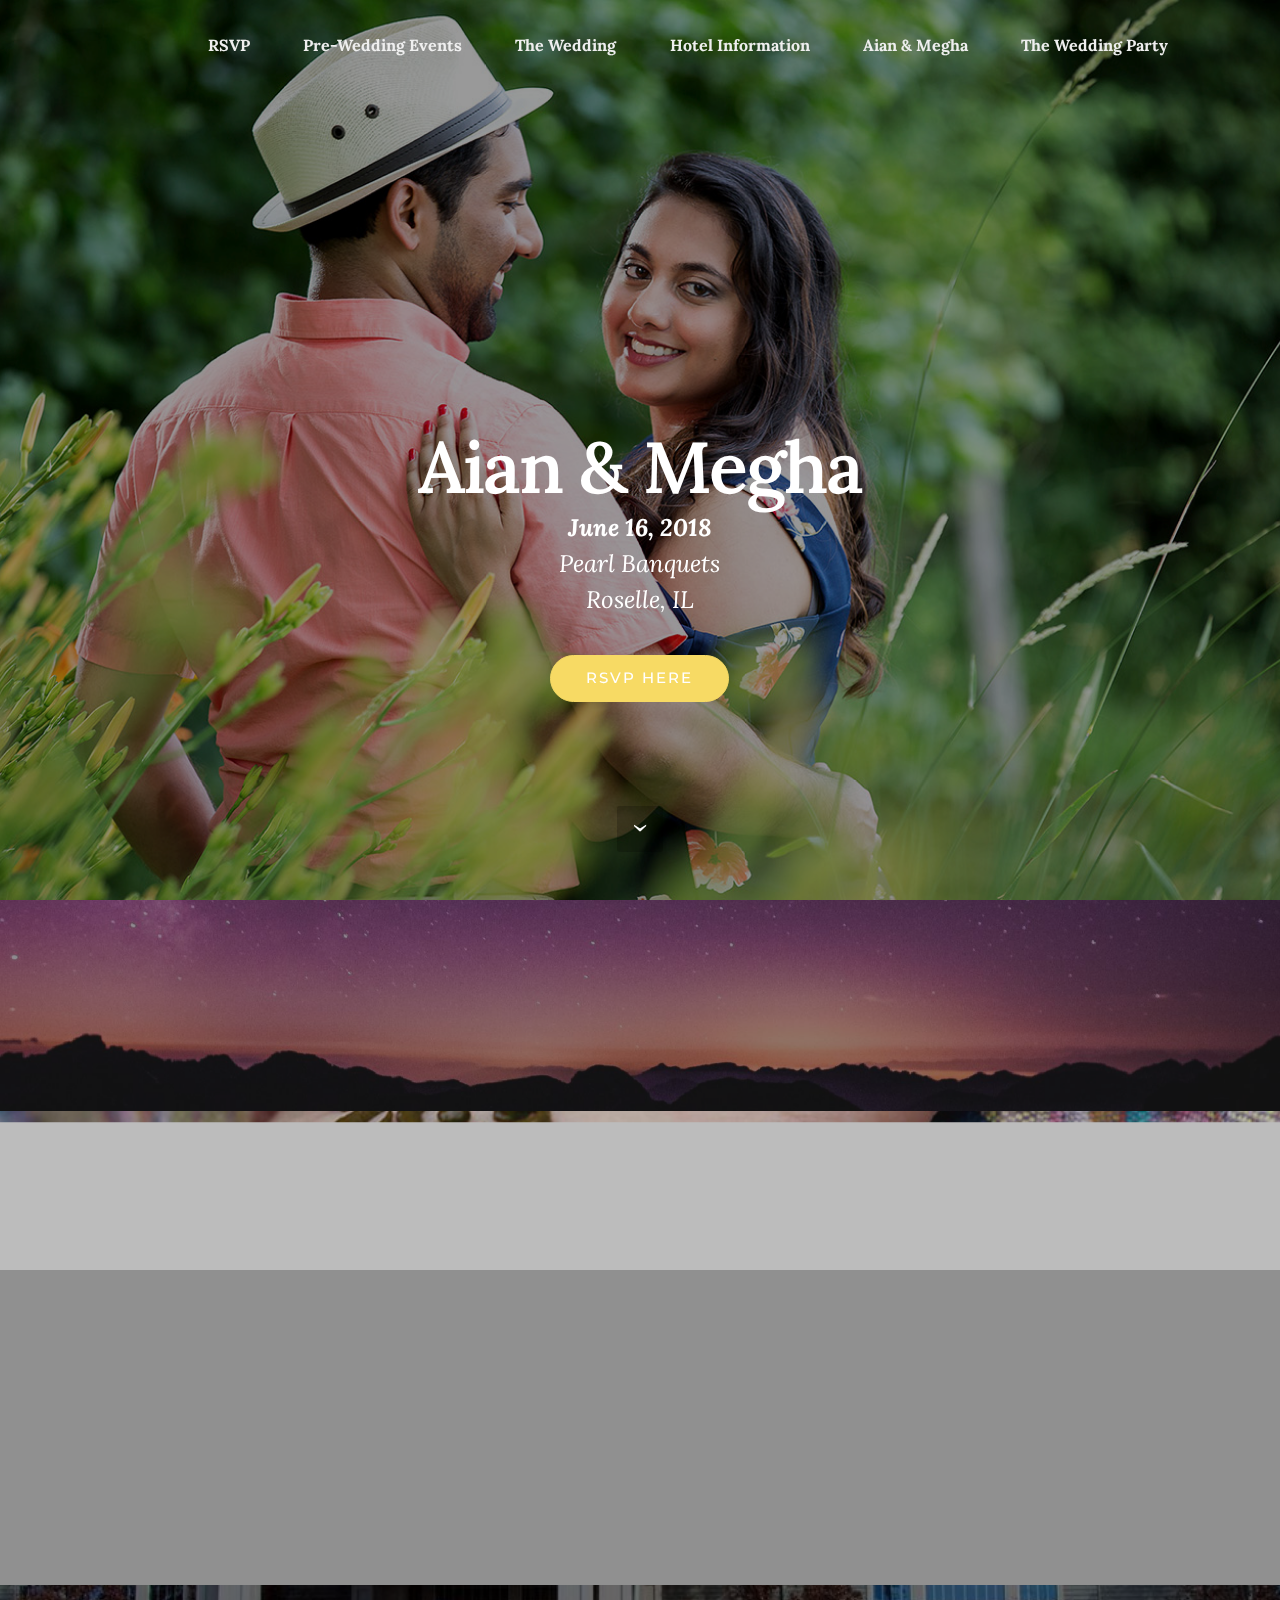
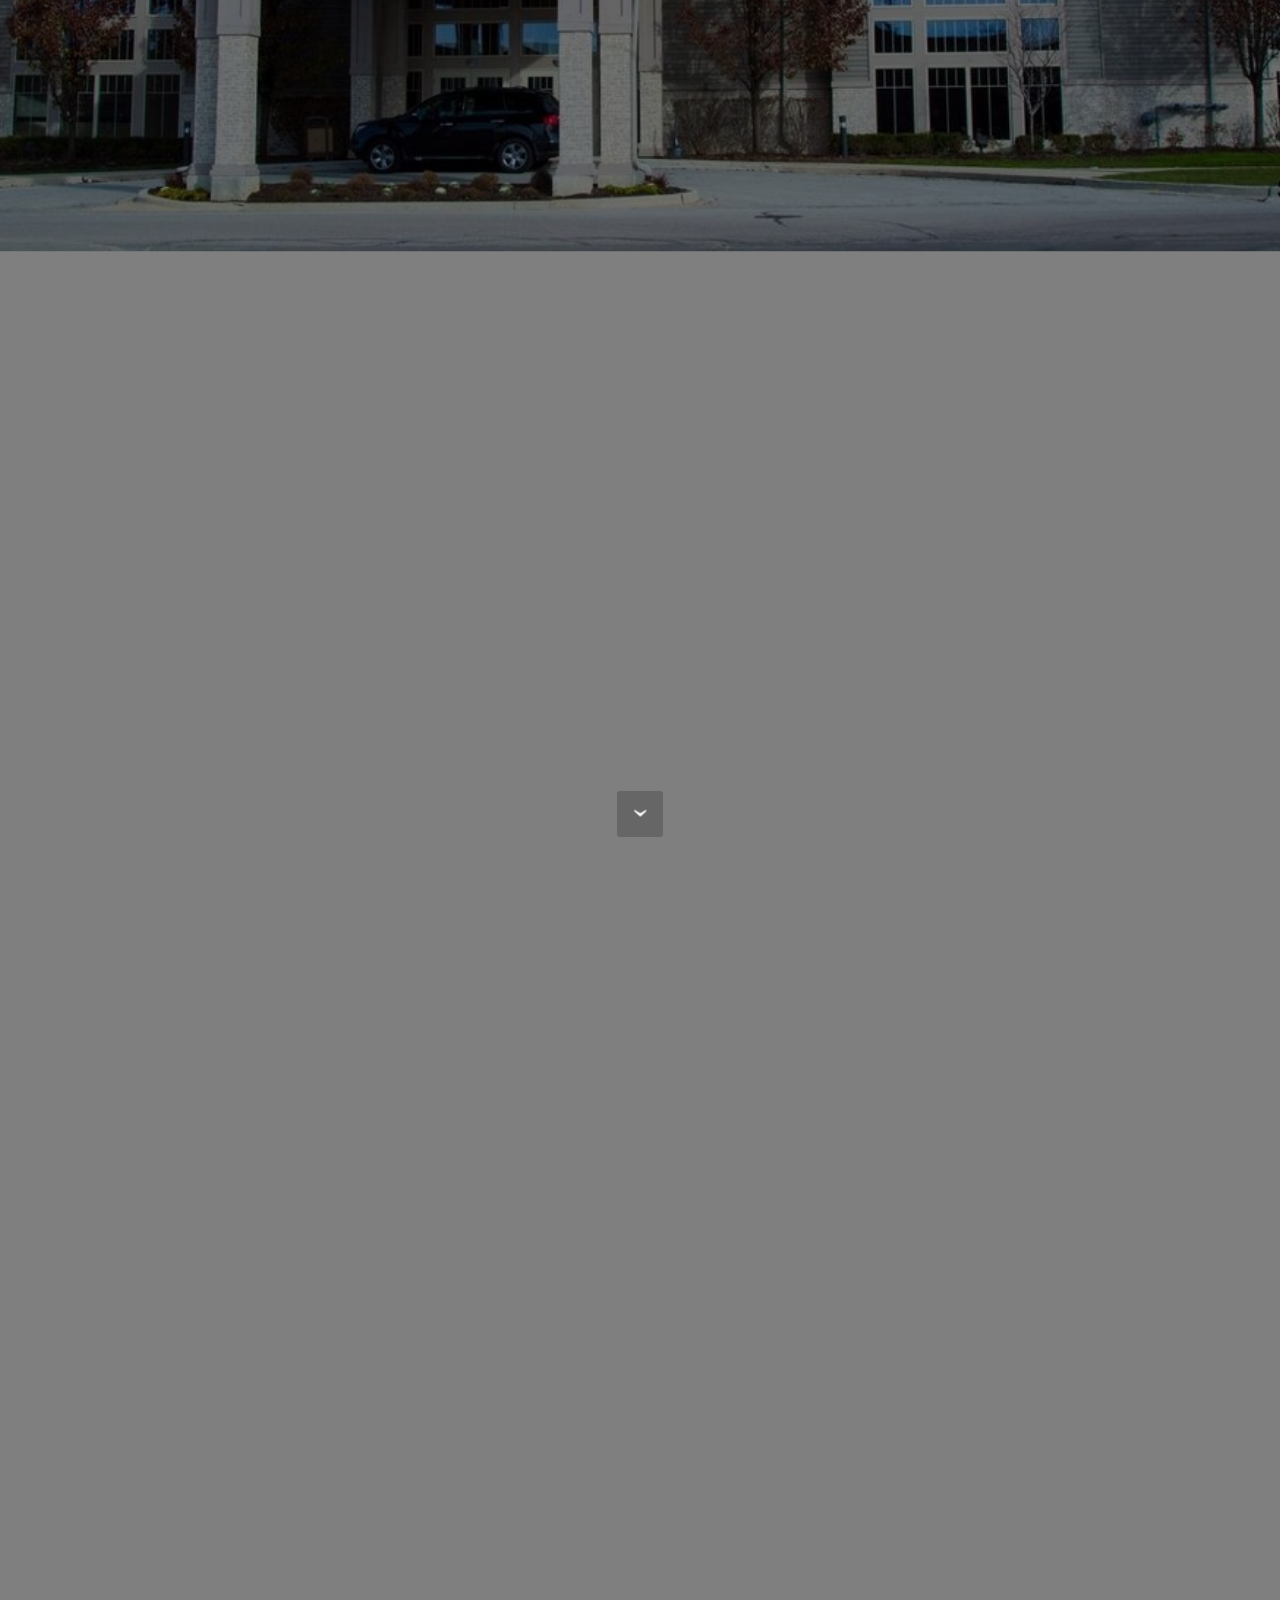
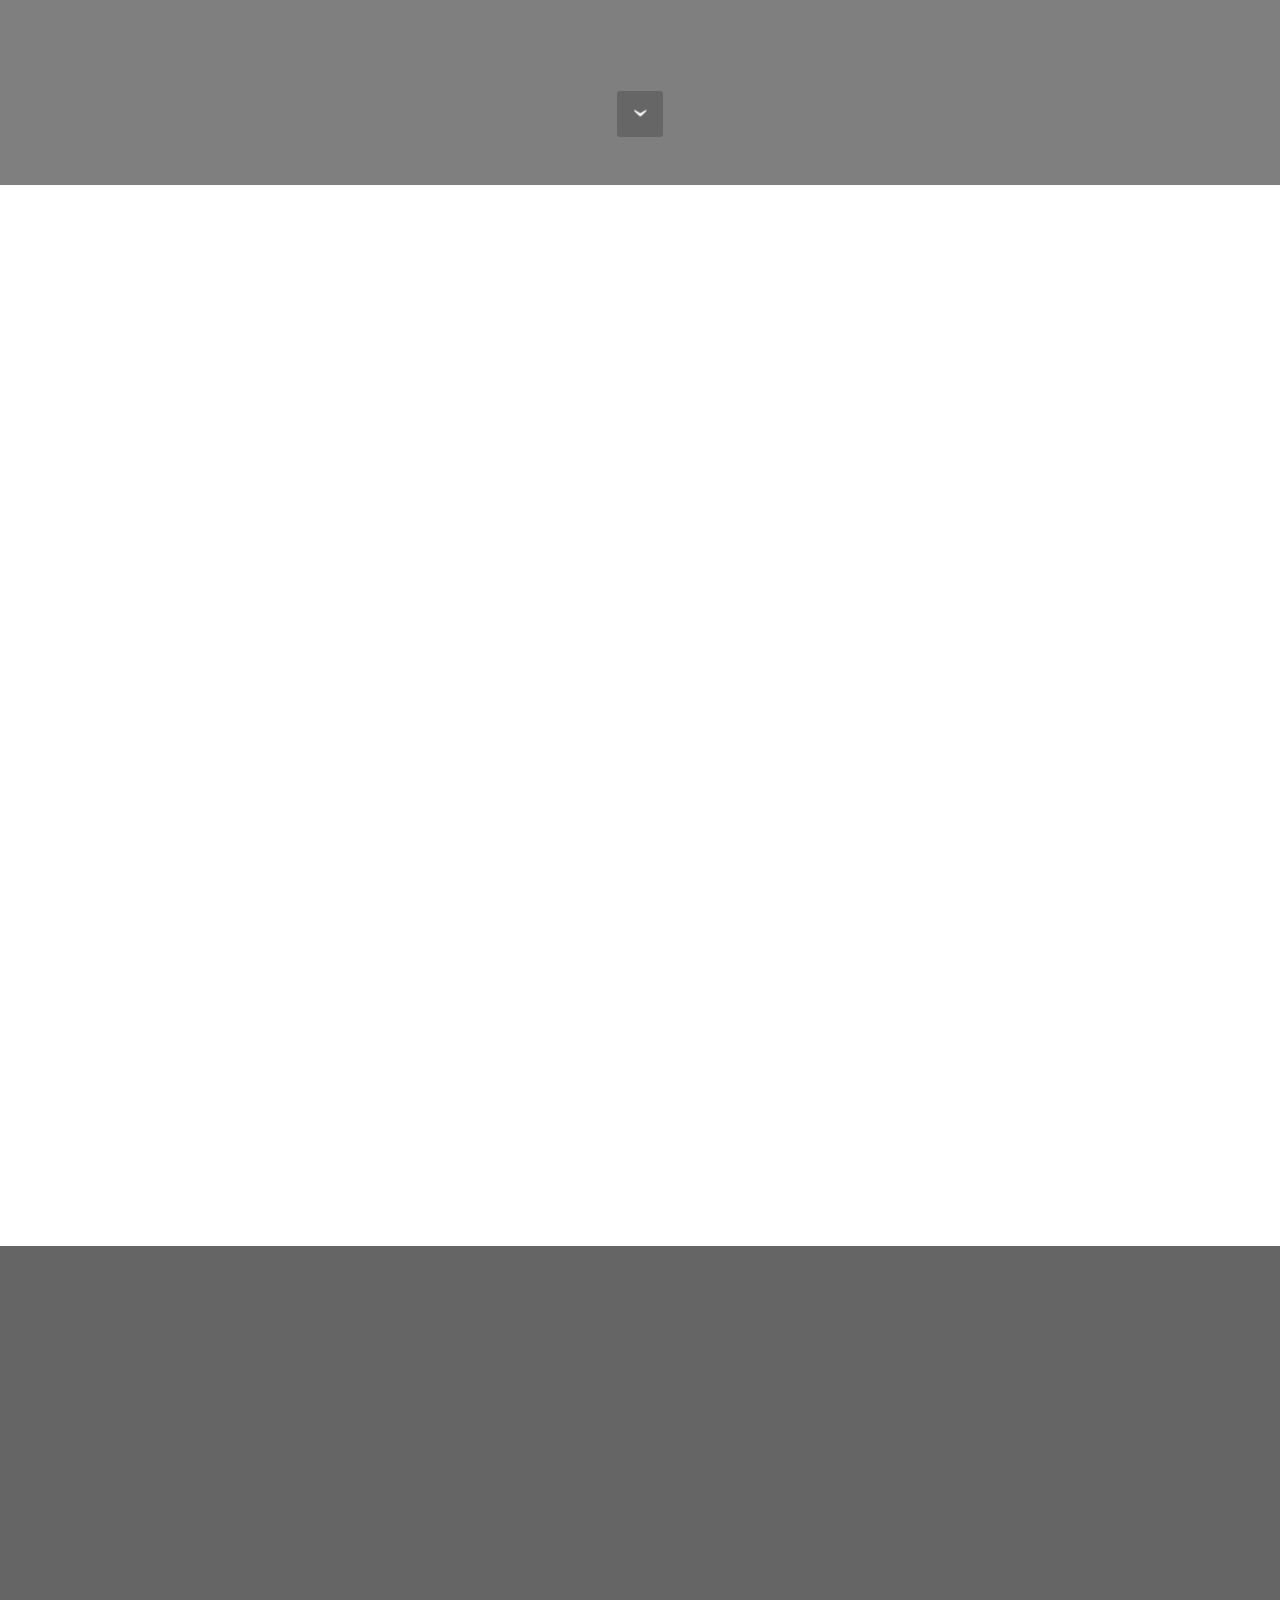
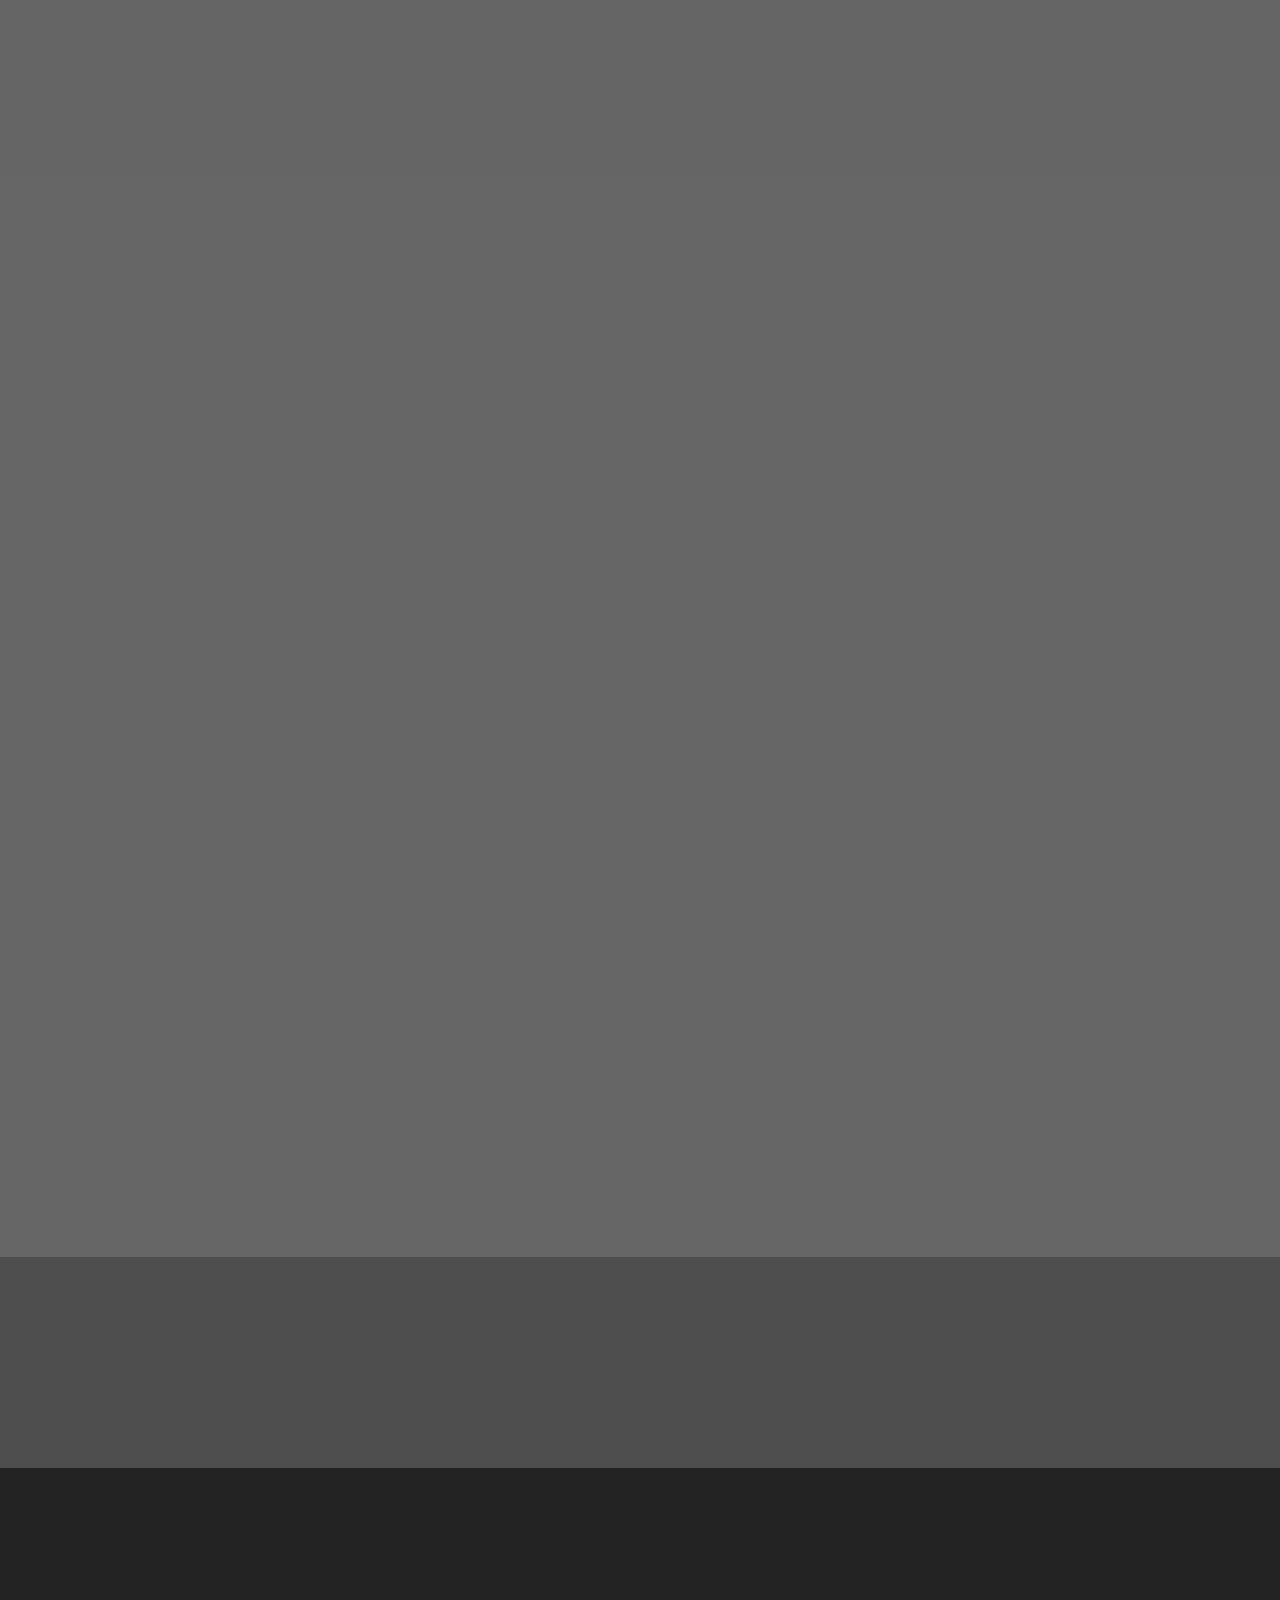
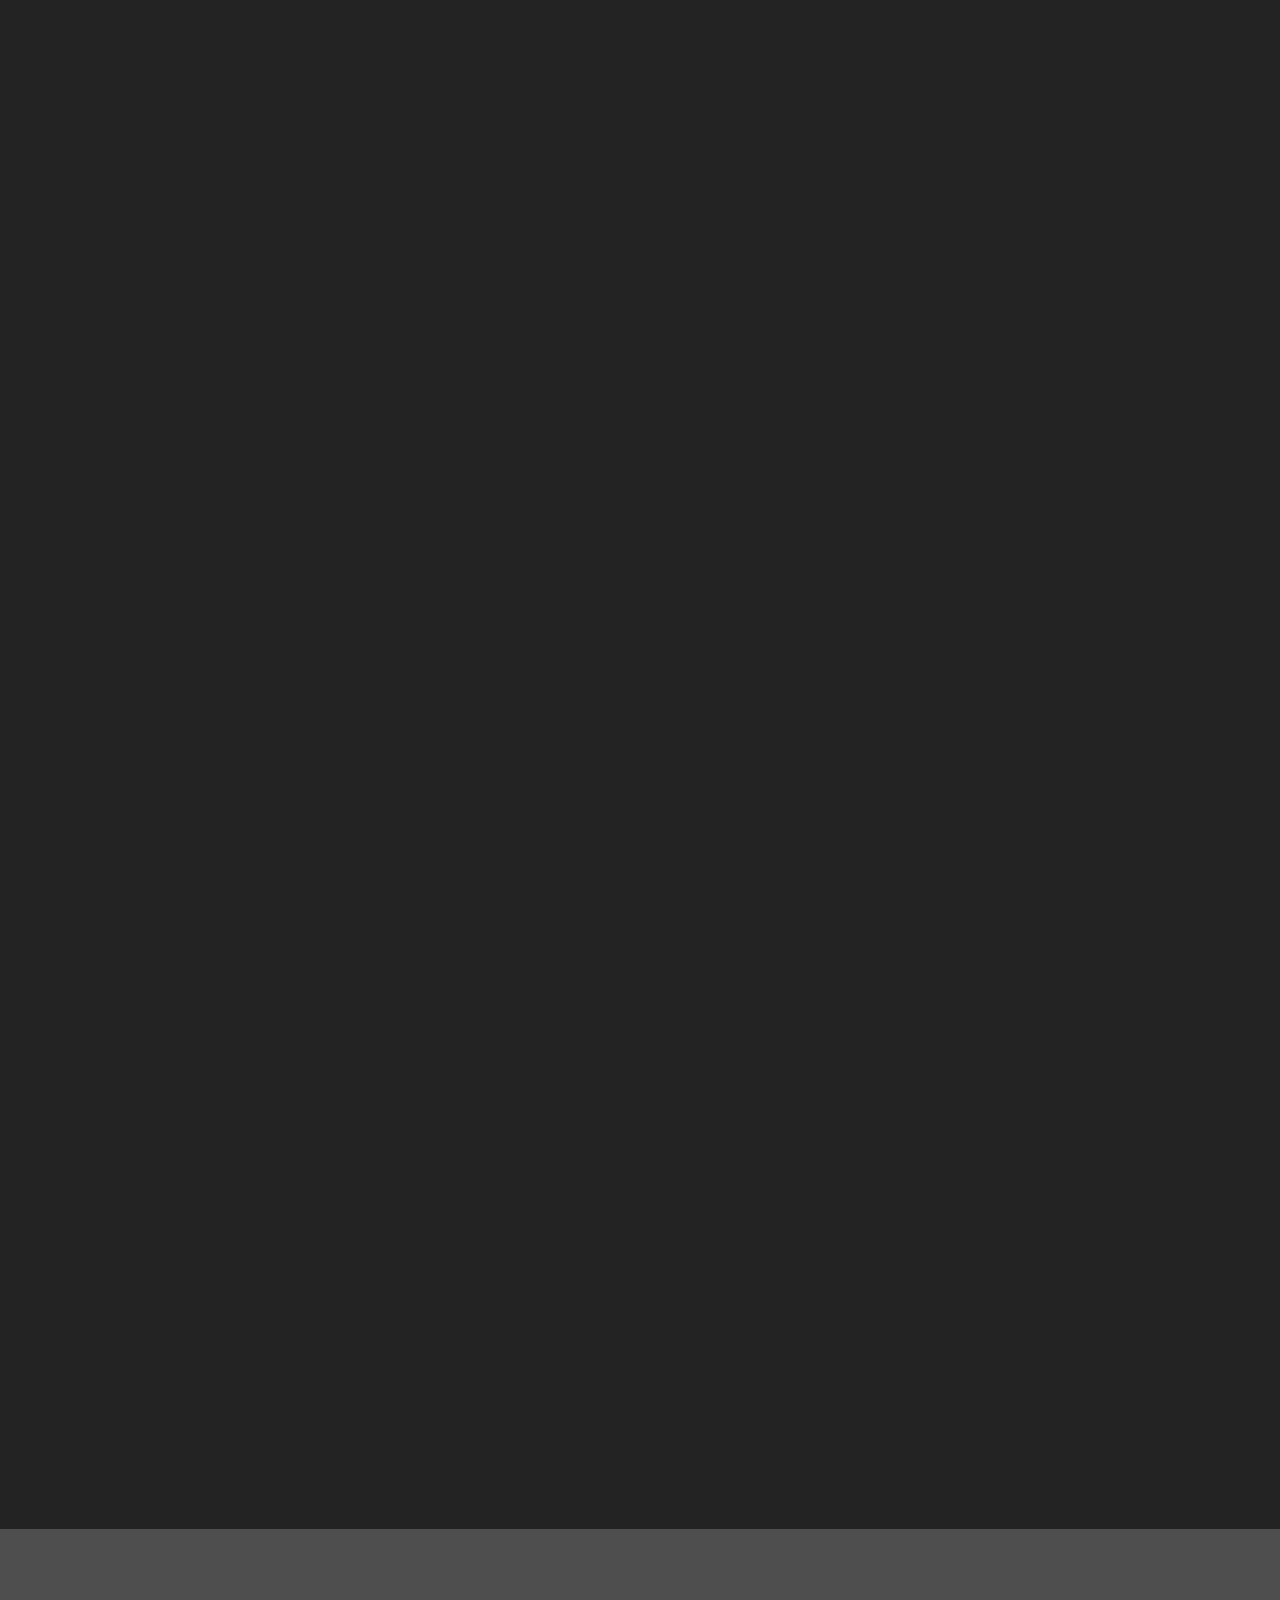
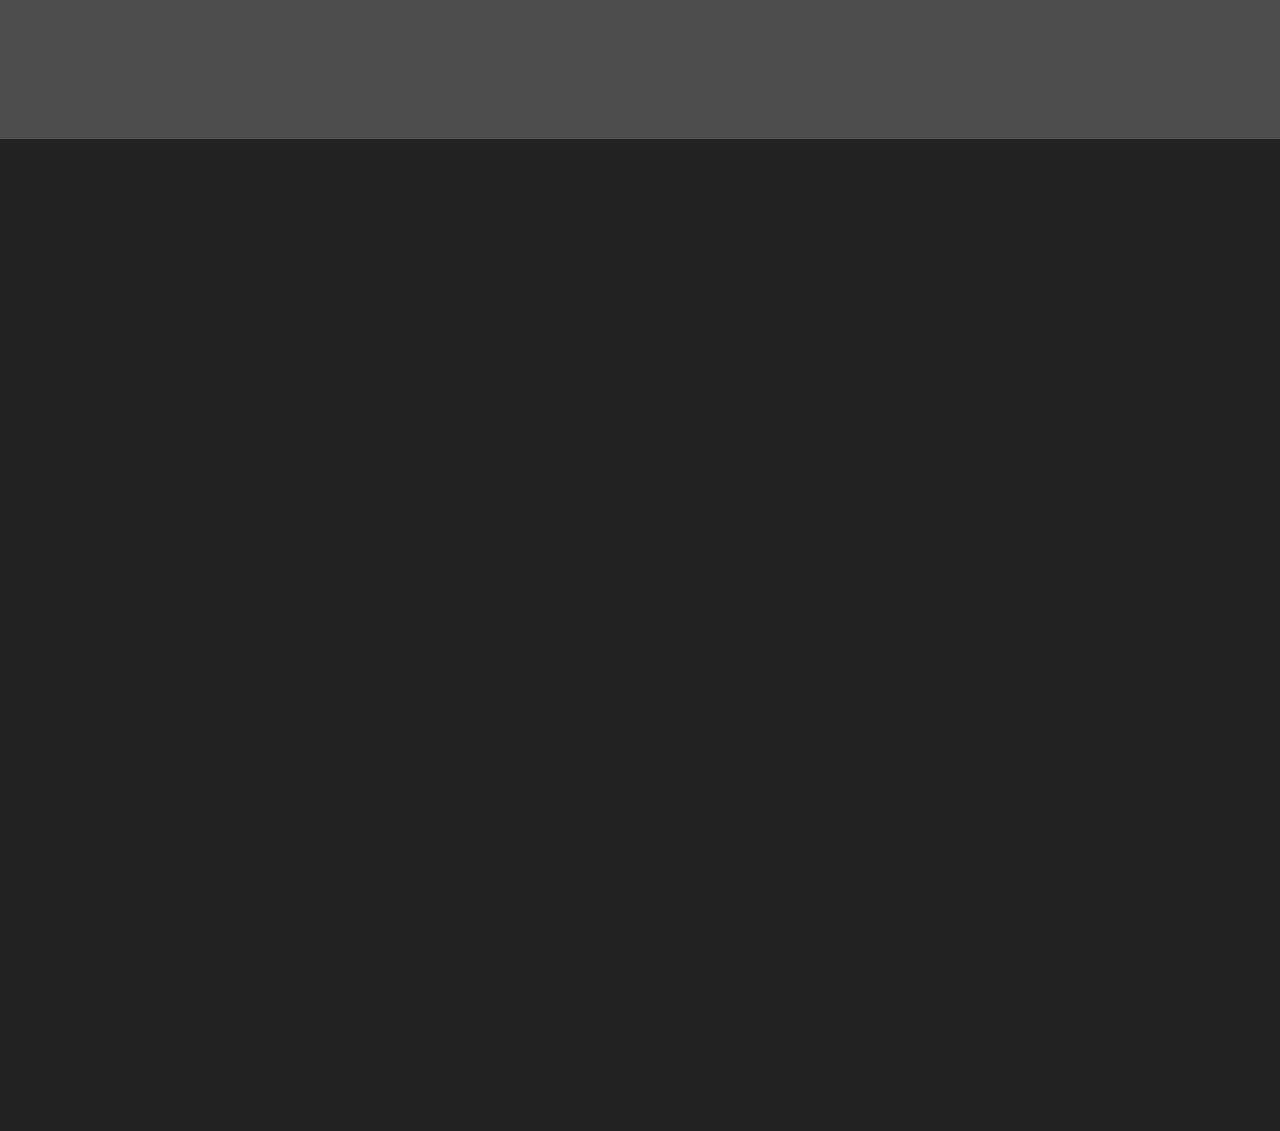
==== index.html @ 4920e36a "create github pages" ====
<!DOCTYPE html>
<html >
<head>
  <!-- Site made with Mobirise Website Builder v4.5.4, https://mobirise.com -->
  <meta charset="UTF-8">
  <meta http-equiv="X-UA-Compatible" content="IE=edge">
  <meta name="generator" content="Mobirise v4.5.4, mobirise.com">
  <meta name="viewport" content="width=device-width, initial-scale=1, minimum-scale=1">
  <link rel="shortcut icon" href="assets/images/fav-128x128-1.png" type="image/x-icon">
  <meta name="description" content="Wedding Website for Aian Mazumder and Megha Patel.
June 2018 at Pearl Banquets in Roselle, IL.">
  <title>Welcome to our Wedding Website</title>
  <link rel="stylesheet" href="https://fonts.googleapis.com/css?family=Montserrat:400,700">
  <link rel="stylesheet" href="https://fonts.googleapis.com/css?family=Raleway:100,100i,200,200i,300,300i,400,400i,500,500i,600,600i,700,700i,800,800i,900,900i">
  <link rel="stylesheet" href="https://fonts.googleapis.com/css?family=Lora:400,700,400italic,700italic&subset=latin">
  <link rel="stylesheet" href="assets/bootstrap-material-design-font/css/material.css">
  <link rel="stylesheet" href="assets/tether/tether.min.css">
  <link rel="stylesheet" href="assets/bootstrap/css/bootstrap.min.css">
  <link rel="stylesheet" href="assets/dropdown/css/style.css">
  <link rel="stylesheet" href="assets/animate.css/animate.min.css">
  <link rel="stylesheet" href="assets/theme/css/style.css">
  <link rel="stylesheet" href="assets/mobirise/css/mbr-additional.css" type="text/css">
  
  
  
</head>
<body>
<section id="menu-0" data-rv-view="3">

    <nav class="navbar navbar-dropdown transparent navbar-fixed-top bg-color">
        <div class="container">

            <div class="mbr-table">
                
                <div class="mbr-table-cell">

                    <button class="navbar-toggler pull-xs-right hidden-md-up" type="button" data-toggle="collapse" data-target="#exCollapsingNavbar">
                        <div class="hamburger-icon"></div>
                    </button>

                    <ul class="nav-dropdown collapse pull-xs-right nav navbar-nav navbar-toggleable-sm" id="exCollapsingNavbar"><li class="nav-item"><a class="nav-link link" href="https://mobirise.com/"></a></li><li class="nav-item"><a class="nav-link link" href="http://aianmegha.rsvpify.com" aria-expanded="false">RSVP<br></a></li><li class="nav-item dropdown"><a class="nav-link link" href="welcome.html#msg-box8-2s" aria-expanded="false">Pre-Wedding Events</a></li><li class="nav-item dropdown"><a class="nav-link link" href="welcome.html#header1-2w" aria-expanded="false">The Wedding</a></li><li class="nav-item"><a class="nav-link link" href="welcome.html#msg-box5-2z" aria-expanded="false">Hotel Information</a></li><li class="nav-item"><a class="nav-link link" href="index.html#msg-box5-38">Aian &amp; Megha</a></li><li class="nav-item"><a class="nav-link link" href="welcome.html#msg-box8-n">The Wedding Party</a></li></ul>
                    <button hidden="" class="navbar-toggler navbar-close" type="button" data-toggle="collapse" data-target="#exCollapsingNavbar">
                        <div class="close-icon"></div>
                    </button>

                </div>
            </div>

        </div>
    </nav>

</section>

<section class="engine"><a href="https://mobirise.co/n">bootstrap modal</a></section><section class="mbr-section mbr-section-hero mbr-section-full mbr-section-with-arrow mbr-parallax-background mbr-after-navbar" id="header1-3b" data-rv-view="0" style="background-image: url(assets/images/background-banner-1320x880.png);">

    <div class="mbr-overlay" style="opacity: 0.4; background-color: rgb(0, 0, 0);"></div>

    <div class="mbr-table-cell">

        <div class="container">
            <div class="row">
                <div class="mbr-section col-md-10 col-md-offset-1 text-xs-center">

                    <h1 class="mbr-section-title display-1"><br><br><br>Aian &amp; Megha</h1>
                    <p class="mbr-section-lead lead"><strong>June 16, 2018<br></strong>Pearl Banquets<br>Roselle, IL<br></p>
                    <div class="mbr-section-btn"> <a class="btn btn-lg btn-primary" href="http://aianmegha.rsvpify.com">RSVP HERE<br></a>   </div>
                </div>
            </div>
        </div>
    </div>

    <div class="mbr-arrow mbr-arrow-floating" aria-hidden="true"><a href="#msg-box8-2s"><i class="mbr-arrow-icon"></i></a></div>

</section>

<section class="mbr-section article mbr-parallax-background" id="msg-box8-2s" data-rv-view="32" style="background-image: url(assets/images/mbr-2000x1271.jpg); padding-top: 80px; padding-bottom: 80px;">

    <div class="mbr-overlay" style="opacity: 0.5; background-color: rgb(34, 34, 34);">
    </div>
    <div class="container">
        <div class="row">
            <div class="col-md-8 col-md-offset-2 text-xs-center">
                <h3 class="mbr-section-title display-2">The Events</h3>
                <div class="lead"></div>
                
            </div>
        </div>
    </div>

</section>

<section class="mbr-info mbr-info-extra mbr-section mbr-section-md-padding mbr-parallax-background" id="msg-box1-2t" data-rv-view="35" style="background-image: url(assets/images/mehndi-banner-1000x315.png); padding-top: 30px; padding-bottom: 30px;">

    <div class="mbr-overlay" style="opacity: 0.3; background-color: rgb(34, 34, 34);">
    </div>
    <div class="container">
        <div class="row">


            


            <div class="mbr-table-md-up">
                <div class="mbr-table-cell mbr-right-padding-md-up col-md-8 text-xs-center text-md-left">
                    <h2 class="mbr-info-subtitle mbr-section-subtitle">Evening of June 13, 2018<br>Patel Residence</h2>
                    <h3 class="mbr-info-title mbr-section-title display-2">Mehndi</h3>
                </div>

                <div class="mbr-table-cell col-md-4">
                    
                </div>
            </div>


        </div>
    </div>
</section>

<section class="mbr-info mbr-section mbr-section-md-padding mbr-parallax-background" id="msg-box2-2u" data-rv-view="38" style="background-image: url(assets/images/garba-banner-1000x274.png); padding-top: 30px; padding-bottom: 30px;">

    <div class="mbr-overlay" style="opacity: 0.5; background-color: rgb(34, 34, 34);">
    </div>
    <div class="container">
        <div class="row">

            <div class="mbr-table-md-up">
              <div class="mbr-table-cell col-md-4">
                  
              </div>
              <div class="mbr-table-cell mbr-right-padding-md-up col-md-8 text-xs-center text-md-left">
                  <h3 class="mbr-info-title mbr-section-title display-2">Garba &amp; Sangeet</h3>
                  <h2 class="mbr-info-subtitle mbr-section-subtitle">Evening of June 14, 2018<br>Pearl Banquet and Conference Center</h2>
              </div>
            </div>

            

        </div>
    </div>
</section>

<section class="mbr-info mbr-info-extra mbr-section mbr-section-md-padding mbr-parallax-background" id="msg-box1-2v" data-rv-view="41" style="background-image: url(assets/images/pithi-banner-1000x500.png); padding-top: 30px; padding-bottom: 30px;">

    <div class="mbr-overlay" style="opacity: 0.5; background-color: rgb(34, 34, 34);">
    </div>
    <div class="container">
        <div class="row">


            


            <div class="mbr-table-md-up">
                <div class="mbr-table-cell mbr-right-padding-md-up col-md-8 text-xs-center text-md-left">
                    <h2 class="mbr-info-subtitle mbr-section-subtitle">Morning of June 15, 2018<br>Patel and Mazumder Residences</h2>
                    <h3 class="mbr-info-title mbr-section-title display-2">Grahshanti &amp; Pithi</h3>
                </div>

                <div class="mbr-table-cell col-md-4">
                    
                </div>
            </div>


        </div>
    </div>
</section>

<section class="mbr-section mbr-section-hero mbr-section-full mbr-section-with-arrow mbr-parallax-background" id="header1-2w" data-rv-view="44" style="background-image: url(assets/images/pearl-1200x614.png);">

    <div class="mbr-overlay" style="opacity: 0.5; background-color: rgb(0, 0, 0);"></div>

    <div class="mbr-table-cell">

        <div class="container">
            <div class="row">
                <div class="mbr-section col-md-10 col-md-offset-1 text-xs-center">

                    <h1 class="mbr-section-title display-1">Wedding Ceremony</h1>
                    <p class="mbr-section-lead lead">June 16, 2018<br>Pearl Banquet and Conference Center<br><br>9:00 am: Baraat<br>10:00 am: Bride Enters<br>12:00 pm: Lunch<br>1:00 pm: Vidai</p>
                    
                </div>
            </div>
        </div>
    </div>

    <div class="mbr-arrow mbr-arrow-floating" aria-hidden="true"><a href="#header1-2x"><i class="mbr-arrow-icon"></i></a></div>

</section>

<section class="mbr-section mbr-section-hero mbr-section-full mbr-section-with-arrow" id="header1-2x" data-bg-video="https://www.youtube.com/watch?v=uNCr7NdOJgw" data-rv-view="47">

    <div class="mbr-overlay" style="opacity: 0.5; background-color: rgb(0, 0, 0);"></div>

    <div class="mbr-table-cell">

        <div class="container">
            <div class="row">
                <div class="mbr-section col-md-10 col-md-offset-1 text-xs-center">

                    <h1 class="mbr-section-title display-1">Wedding Reception</h1>
                    <p class="mbr-section-lead lead">June 16, 2018<br>Pearl Banquet and Conference Center
<br><br>6:00 pm: Cocktails and Appetizers<br>7:00 pm: Reception</p>
                    
                </div>
            </div>
        </div>
    </div>

    <div class="mbr-arrow mbr-arrow-floating" aria-hidden="true"><a href="#map1-2y"><i class="mbr-arrow-icon"></i></a></div>

</section>

<section class="mbr-section mbr-section-nopadding" id="map1-2y" data-rv-view="50">
    <div class="mbr-map"><iframe frameborder="0" style="border:0" src="https://www.google.com/maps/embed/v1/place?key=AIzaSyA0Dx_boXQiwvdz8sJHoYeZNVTdoWONYkU&amp;q=place_id:ChIJQ2nz5ImpD4gRjyKAHn_JjbE" allowfullscreen=""></iframe></div>
</section>

<section class="mbr-section mbr-parallax-background" id="msg-box5-2z" data-rv-view="52" style="background-image: url(assets/images/jumbotron.jpg); padding-top: 40px; padding-bottom: 40px;">

    
    <div class="container">
        <div class="row">
            <div class="mbr-table-md-up">

              

              <div class="mbr-table-cell col-md-5 text-xs-center text-md-right content-size">
                  <h3 class="mbr-section-title display-2">Holiday Inn <br>Express &amp; Suites <br>Chicago West-Roselle</h3>
                  <div class="lead">

                    <p>1490 W. Lake Street<br>Roselle, Illinois 60172 <br>Ph: (630) 351-0101<br><br><strong>To &nbsp;book, please use Group Code: <em>AMW</em></strong><strong><em><br></em></strong>(Aian Megha Wedding)<br><br>Double Queen Room (2 x Queen beds): $109+tax<br>Double Queen Suite (2 x Queen beds, 1 sofa bed): $119+tax<br>Family Suite (1 x King bed, 2 x twin beds): $119+tax<br><br>All rooms have TV, fridge, microwave, and complimentary breakfast!</p>

                  </div>

                  <div><a class="btn btn-primary" href="https://www.ihg.com/holidayinnexpress/hotels/us/en/roselle/rlses/hoteldetail">BOOK HERE</a></div>
              </div>


              


              <div class="mbr-table-cell mbr-left-padding-md-up mbr-valign-top col-md-7 image-size" style="width: 50%;">
                  <div class="mbr-figure"><img src="assets/images/holiday-inn-1400x959.jpg"></div>
              </div>

            </div>
        </div>
    </div>

</section>

<section class="mbr-section" id="msg-box5-38" data-bg-video="https://www.youtube.com/embed/S8BSCJLTck8?rel=0&amp;amp;showinfo=0&amp;autoplay=0&amp;loop=0" data-rv-view="5" style="padding-top: 40px; padding-bottom: 40px;">

    <div class="mbr-overlay" style="opacity: 0.7; background-color: rgb(35, 35, 35);">
    </div>
    <div class="container">
        <div class="row">
            <div class="mbr-table-md-up">

              

              <div class="mbr-table-cell col-md-5 text-xs-center text-md-right content-size">
                  <h3 class="mbr-section-title display-2">Aian &amp; Megha</h3>
                  <div class="lead">

                    <p>Aian and Megha met in college while they were both attending the University of Illinois at Chicago. &nbsp;It was Aian's 20th birthday and their mutual friend, Siddhi, brought Megha to his birthday party at Aian's apartment. &nbsp;Megha met Aian and over the next few days, they started talking through Facebook and AIM. &nbsp;Fast forward 8.5 years and Aian was at Navy Pier, down on one knee, asking Megha to marry him.<br><br>Since UIC, Megha went on to complete a degree in Health Systems Management and currently works at Presence Resurrection Medical Center in Chicago. &nbsp;Aian completed is degree at UIC in biological sciences and continued onto complete a second degree in electrical and biomedical engineering at Northern Illinois University.<br><br>After knowing each other for almost a decade, they are excited to finally celebrate the offiicial joining of both Patel and Mazumder families with all their friends and family.&nbsp;</p>

                  </div>

                  
              </div>


              


              <div class="mbr-table-cell mbr-left-padding-md-up mbr-valign-top col-md-7 image-size" style="width: 38%;">
                  <div class="mbr-figure"><img src="assets/images/1-1400x1400.jpg"></div>
              </div>

            </div>
        </div>
    </div>

</section>

<section class="mbr-section mbr-parallax-background" id="content8-39" data-rv-view="8" style="background-image: url(assets/images/proposal-009-1168x776.png); padding-top: 120px; padding-bottom: 120px;">

    <div class="mbr-overlay" style="opacity: 0.6; background-color: rgb(0, 0, 0);">
    </div>

    <div class="container">
        <h3 class="mbr-section-title display-2">The Proposal</h3>
        <div class="lead"><p><strong>Aian proposed to Megha on November 11, 2016.&nbsp;<br></strong><span style="font-size: 1.07rem;">Megha's birthday was the following week therefore Aian planned a surprise birthday party for all of Megha's friends and family at RAM Restaurant and Brewery in suburban Schaumburg. &nbsp;It was a surprise therefore Megha was not aware of this event.&nbsp;</span></p><p><span style="font-size: 1.07rem;">That same night, their friend Piyali invited them to a banquet (through her work) that was said to be taking place in the evening at the Navy Pier Grand &nbsp;Ballroom. &nbsp;Megha, Aian, and Piyali arrived at Navy Pier an hour before the start of the banquet and they decided to take a ride on the ferris wheel because it was a cold and windy evening. &nbsp;Megha was immediately suspicious since Aian bought the ferris wheel tickets without conferring with her first. &nbsp; Many selfies and Snapchats were taken as they enjoyed the amazing Chicago skyline and the comfort of being inside a heated enclosure. &nbsp;Little did Megha know that her brother, Darp, Aian's sister, Ahona, and a few of her closest friends were hiding in the bushes down below freezing for the past hour. &nbsp;After the ferris wheel ride, Piyali received a phone call and randomly walked away. &nbsp;Megha was genuinely confused as to where she disappeared off to. &nbsp;Aian walked over to a nearby light pole and seemingly out of nowhere, picked up a ukulele . &nbsp;After singing a short song, he got down on one knee and asked the most important question he had ever asked. &nbsp;Megha responded, as anyone might expect, with a very loud..."I KNEW IT!" &nbsp;Eventually she did get around to saying yes as the hiding and shivering siblings and friends appeared out of the bushes. &nbsp;By this time, it was obvious that the banquet was all a ploy to get her to Navy Pier. &nbsp;Pictures were taken and then they all had a nice dinner at Il Porcellino before heading to the suburbs, where Megha thought her parents and cousins were waiting. &nbsp;Little did she know that there was another surprise coming and she wouldn't be the only one surprised.</span></p><p><span style="font-size: 1.07rem;">Fast forward an hour later, and her friends were anxiously waiting in Schaumburg for Megha to arrive at the restaurant. &nbsp;Due to traffic and some other quick stops, Aian and Megha were behind schedule. &nbsp;As they arrived at the restaurant, they were guided to the party room in the back. &nbsp;The doors opened and everyone yelled "SURPRISE!" &nbsp;Little did all the guests know, the surprise actually was for them. &nbsp;Megha, still confused, had to be told to show everyone her left hand. &nbsp;It took a few seconds for everyone to realize what had happened. &nbsp;(Plot twist: It wasn't a a birthday party.) &nbsp;To be fair, many guests had their suspicions. &nbsp;Many expected a proposal at the restaurant but no one expected Megha to walk in as an engaged woman. &nbsp;After the surprise, cake was cut, pictures were taken, liquor was consumed, and the shock of being engaged was finally starting to settle in.</span></p><p><span style="font-size: 1.07rem;">Over the next few months, wedding planning was in full swing and eventually, the wedding venue and date were set. &nbsp;<br></span><span style="font-size: 1.07rem;">June 16, 2018 at Pearl Banquets in Roselle. &nbsp;The rest of their story is yet to be written...</span></p></div>
    </div>

</section>

<section class="mbr-section article mbr-parallax-background" id="msg-box8-n" data-rv-view="11" style="background-image: url(assets/images/amep-2000x618.png); padding-top: 80px; padding-bottom: 80px;">

    <div class="mbr-overlay" style="opacity: 0.8; background-color: rgb(34, 34, 34);">
    </div>
    <div class="container">
        <div class="row">
            <div class="col-md-8 col-md-offset-2 text-xs-center">
                <h3 class="mbr-section-title display-2">The Bridesmaids</h3>
                <div class="lead"></div>
                
            </div>
        </div>
    </div>

</section>

<section class="mbr-cards mbr-section mbr-section-nopadding" id="features3-33" data-rv-view="14" style="background-color: rgb(35, 35, 35);">

    

    <div class="mbr-cards-row row">
        <div class="mbr-cards-col col-xs-12 col-lg-4" style="padding-top: 40px; padding-bottom: 0px;">
            <div class="container">
              <div class="card cart-block">
                  <div class="card-img"><img src="assets/images/bridesmaids-sab-600x600.png" class="card-img-top"></div>
                  <div class="card-block">
                    <h4 class="card-title">Sabeen</h4>
                    <h5 class="card-subtitle">Bridesmaid</h5>
                    <p class="card-text"></p>
                    
                    </div>
                </div>
            </div>
        </div>
        <div class="mbr-cards-col col-xs-12 col-lg-4" style="padding-top: 40px; padding-bottom: 0px;">
            <div class="container">
                <div class="card cart-block">
                    <div class="card-img"><img src="assets/images/bridesmaids-rosh4-600x600.png" class="card-img-top"></div>
                    <div class="card-block">
                        <h4 class="card-title">Roshni</h4>
                        <h5 class="card-subtitle">Bridesmaid</h5>
                        <p class="card-text"></p>
                        
                    </div>
                </div>
            </div>
        </div>
        <div class="mbr-cards-col col-xs-12 col-lg-4" style="padding-top: 40px; padding-bottom: 0px;">
            <div class="container">
                <div class="card cart-block">
                    <div class="card-img"><img src="assets/images/bridesmaids-pi-600x600.png" class="card-img-top"></div>
                    <div class="card-block">
                        <h4 class="card-title">Piyali</h4>
                        <h5 class="card-subtitle">Bridesmaid</h5>
                        <p class="card-text"></p>
                        
                    </div>
                </div>
            </div>
        </div>
        
        
        
    </div>
</section>

<section class="mbr-cards mbr-section mbr-section-nopadding" id="features3-34" data-rv-view="17" style="background-color: rgb(35, 35, 35);">

    

    <div class="mbr-cards-row row">
        <div class="mbr-cards-col col-xs-12 col-lg-4" style="padding-top: 40px; padding-bottom: 0px;">
            <div class="container">
              <div class="card cart-block">
                  <div class="card-img"><img src="assets/images/bridesmaids-sid-600x600.png" class="card-img-top"></div>
                  <div class="card-block">
                    <h4 class="card-title">Siddhi</h4>
                    <h5 class="card-subtitle">Bridesmaid</h5>
                    <p class="card-text"></p>
                    
                    </div>
                </div>
            </div>
        </div>
        <div class="mbr-cards-col col-xs-12 col-lg-4" style="padding-top: 40px; padding-bottom: 0px;">
            <div class="container">
                <div class="card cart-block">
                    <div class="card-img"><img src="assets/images/bridesmaids-dhart-600x600.png" class="card-img-top"></div>
                    <div class="card-block">
                        <h4 class="card-title">Dharti</h4>
                        <h5 class="card-subtitle">Bridesmaid</h5>
                        <p class="card-text"></p>
                        
                    </div>
                </div>
            </div>
        </div>
        <div class="mbr-cards-col col-xs-12 col-lg-4" style="padding-top: 40px; padding-bottom: 0px;">
            <div class="container">
                <div class="card cart-block">
                    <div class="card-img"><img src="assets/images/nat-600x600.png" class="card-img-top"></div>
                    <div class="card-block">
                        <h4 class="card-title">Natasha</h4>
                        <h5 class="card-subtitle">Bridesmaid</h5>
                        <p class="card-text"></p>
                        
                    </div>
                </div>
            </div>
        </div>
        
        
        
    </div>
</section>

<section class="mbr-cards mbr-section mbr-section-nopadding" id="features3-35" data-rv-view="20" style="background-color: rgb(35, 35, 35);">

    

    <div class="mbr-cards-row row">
        <div class="mbr-cards-col col-xs-12 col-lg-4" style="padding-top: 40px; padding-bottom: 40px;">
            <div class="container">
              <div class="card cart-block">
                  <div class="card-img"><img src="assets/images/bridesmaids-nid-600x600.png" class="card-img-top"></div>
                  <div class="card-block">
                    <h4 class="card-title">Nidhi</h4>
                    <h5 class="card-subtitle">Bridesmaid</h5>
                    <p class="card-text"></p>
                    
                    </div>
                </div>
            </div>
        </div>
        <div class="mbr-cards-col col-xs-12 col-lg-4" style="padding-top: 40px; padding-bottom: 40px;">
            <div class="container">
                <div class="card cart-block">
                    <div class="card-img"><img src="assets/images/bridesmaids-beth-600x600.png" class="card-img-top"></div>
                    <div class="card-block">
                        <h4 class="card-title">Bethanie</h4>
                        <h5 class="card-subtitle">Bridesmaid</h5>
                        <p class="card-text"></p>
                        
                    </div>
                </div>
            </div>
        </div>
        <div class="mbr-cards-col col-xs-12 col-lg-4" style="padding-top: 40px; padding-bottom: 40px;">
            <div class="container">
                <div class="card cart-block">
                    <div class="card-img"><img src="assets/images/bridesmaids-bri-600x600.png" class="card-img-top"></div>
                    <div class="card-block">
                        <h4 class="card-title">Brianne</h4>
                        <h5 class="card-subtitle">Bridesmaid</h5>
                        <p class="card-text"></p>
                        
                    </div>
                </div>
            </div>
        </div>
        
        
        
    </div>
</section>

<section class="mbr-section article mbr-parallax-background" id="msg-box8-o" data-rv-view="23" style="background-image: url(assets/images/amep-1000x405.png); padding-top: 80px; padding-bottom: 80px;">

    <div class="mbr-overlay" style="opacity: 0.8; background-color: rgb(34, 34, 34);">
    </div>
    <div class="container">
        <div class="row">
            <div class="col-md-8 col-md-offset-2 text-xs-center">
                <h3 class="mbr-section-title display-2">The Groomsmen</h3>
                <div class="lead"></div>
                
            </div>
        </div>
    </div>

</section>

<section class="mbr-cards mbr-section mbr-section-nopadding" id="features3-37" data-rv-view="26" style="background-color: rgb(35, 35, 35);">

    

    <div class="mbr-cards-row row">
        <div class="mbr-cards-col col-xs-12 col-lg-6" style="padding-top: 40px; padding-bottom: 0px;">
            <div class="container">
              <div class="card cart-block">
                  <div class="card-img"><img src="assets/images/ryan-600x400.png" class="card-img-top"></div>
                  <div class="card-block">
                    <h4 class="card-title">Ryan</h4>
                    <h5 class="card-subtitle">Best Man</h5>
                    <p class="card-text"></p>
                    
                    </div>
                </div>
            </div>
        </div>
        <div class="mbr-cards-col col-xs-12 col-lg-6" style="padding-top: 40px; padding-bottom: 0px;">
            <div class="container">
                <div class="card cart-block">
                    <div class="card-img"><img src="assets/images/raj-600x400.jpg" class="card-img-top"></div>
                    <div class="card-block">
                        <h4 class="card-title">Raj</h4>
                        <h5 class="card-subtitle">Groomsman</h5>
                        <p class="card-text"></p>
                        
                    </div>
                </div>
            </div>
        </div>
        
        
        
        
    </div>
</section>

<section class="mbr-cards mbr-section mbr-section-nopadding" id="features3-36" data-rv-view="29" style="background-color: rgb(35, 35, 35);">

    

    <div class="mbr-cards-row row">
        <div class="mbr-cards-col col-xs-12 col-lg-4" style="padding-top: 40px; padding-bottom: 40px;">
            <div class="container">
              <div class="card cart-block">
                  <div class="card-img"><img src="assets/images/rahul-600x400.png" class="card-img-top"></div>
                  <div class="card-block">
                    <h4 class="card-title">Rahul</h4>
                    <h5 class="card-subtitle">Groomsman</h5>
                    <p class="card-text"></p>
                    
                    </div>
                </div>
            </div>
        </div>
        <div class="mbr-cards-col col-xs-12 col-lg-4" style="padding-top: 40px; padding-bottom: 40px;">
            <div class="container">
                <div class="card cart-block">
                    <div class="card-img"><img src="assets/images/keyur-600x400.png" class="card-img-top"></div>
                    <div class="card-block">
                        <h4 class="card-title">Keyur</h4>
                        <h5 class="card-subtitle">Groomsman</h5>
                        <p class="card-text"></p>
                        
                    </div>
                </div>
            </div>
        </div>
        <div class="mbr-cards-col col-xs-12 col-lg-4" style="padding-top: 40px; padding-bottom: 40px;">
            <div class="container">
                <div class="card cart-block">
                    <div class="card-img"><img src="assets/images/shy-600x400.png" class="card-img-top"></div>
                    <div class="card-block">
                        <h4 class="card-title">Shy</h4>
                        <h5 class="card-subtitle">Groomsman</h5>
                        <p class="card-text"></p>
                        
                    </div>
                </div>
            </div>
        </div>
        
        
        
    </div>
</section>


  <script src="assets/web/assets/jquery/jquery.min.js"></script>
  <script src="assets/tether/tether.min.js"></script>
  <script src="assets/bootstrap/js/bootstrap.min.js"></script>
  <script src="assets/touch-swipe/jquery.touch-swipe.min.js"></script>
  <script src="assets/dropdown/js/script.min.js"></script>
  <script src="assets/jarallax/jarallax.js"></script>
  <script src="assets/viewport-checker/jquery.viewportchecker.js"></script>
  <script src="assets/jquery-mb-ytplayer/jquery.mb.ytplayer.min.js"></script>
  <script src="assets/smooth-scroll/smooth-scroll.js"></script>
  <script src="assets/theme/js/script.js"></script>
  
  
  <input name="animation" type="hidden">
   <div id="scrollToTop" class="scrollToTop mbr-arrow-up"><a style="text-align: center;"><i class="mbr-arrow-up-icon"></i></a></div>
  </body>
</html>
---- assets/bootstrap-material-design-font/css/material.css ----
@font-face {
  font-family: 'Material-Design-Icons';
  src: url('../fonts/Material-Design-Icons.eot?3ocs8m');
  src: url('../fonts/Material-Design-Icons.eot?#iefix3ocs8m') format('embedded-opentype'), url('../fonts/Material-Design-Icons.woff?3ocs8m') format('woff'), url('../fonts/Material-Design-Icons.ttf?3ocs8m') format('truetype'), url('../fonts/Material-Design-Icons.svg?3ocs8m#Material-Design-Icons') format('svg');
  font-weight: normal;
  font-style: normal;
}
[class^="mdi-"],
[class*="mdi-"] {
  speak: none;
  display: inline-block;
  font-style: normal;
  font-variant:normal;
  font-weight:normal;
  /*font-size:24px;*/
  line-height:1;
  font-family:'Material-Design-Icons' !important;
  text-rendering: auto;
  
  -webkit-font-smoothing: antialiased;
  -moz-osx-font-smoothing: grayscale;
  -webkit-transform: translate(0, 0);
      -ms-transform: translate(0, 0);
          transform: translate(0, 0);
}
[class^="mdi-"]:before,
[class*="mdi-"]:before {
  display: inline-block;
  speak: none;
  text-decoration: inherit;
}
[class^="mdi-"].pull-left,
[class*="mdi-"].pull-left {
  margin-right: .3em;
}
[class^="mdi-"].pull-right,
[class*="mdi-"].pull-right {
  margin-left: .3em;
}
[class^="mdi-"].mdi-lg:before,
[class*="mdi-"].mdi-lg:before,
[class^="mdi-"].mdi-lg:after,
[class*="mdi-"].mdi-lg:after {
  font-size: 1.33333333em;
  line-height: 0.75em;
  vertical-align: -15%;
}
[class^="mdi-"].mdi-2x:before,
[class*="mdi-"].mdi-2x:before,
[class^="mdi-"].mdi-2x:after,
[class*="mdi-"].mdi-2x:after {
  font-size: 2em;
}
[class^="mdi-"].mdi-3x:before,
[class*="mdi-"].mdi-3x:before,
[class^="mdi-"].mdi-3x:after,
[class*="mdi-"].mdi-3x:after {
  font-size: 3em;
}
[class^="mdi-"].mdi-4x:before,
[class*="mdi-"].mdi-4x:before,
[class^="mdi-"].mdi-4x:after,
[class*="mdi-"].mdi-4x:after {
  font-size: 4em;
}
[class^="mdi-"].mdi-5x:before,
[class*="mdi-"].mdi-5x:before,
[class^="mdi-"].mdi-5x:after,
[class*="mdi-"].mdi-5x:after {
  font-size: 5em;
}
[class^="mdi-device-signal-cellular-"]:after,
[class^="mdi-device-battery-"]:after,
[class^="mdi-device-battery-charging-"]:after,
[class^="mdi-device-signal-cellular-connected-no-internet-"]:after,
[class^="mdi-device-signal-wifi-"]:after,
[class^="mdi-device-signal-wifi-statusbar-not-connected"]:after,
.mdi-device-network-wifi:after {
  opacity: .3;
  position: absolute;
  left: 0;
  top: 0;
  z-index: 1;
  display: inline-block;
  speak: none;
  text-decoration: inherit;
}
[class^="mdi-device-signal-cellular-"]:after {
  content: "\e758";
}
[class^="mdi-device-battery-"]:after {
  content: "\e735";
}
[class^="mdi-device-battery-charging-"]:after {
  content: "\e733";
}
[class^="mdi-device-signal-cellular-connected-no-internet-"]:after {
  content: "\e75d";
}
[class^="mdi-device-signal-wifi-"]:after,
.mdi-device-network-wifi:after {
  content: "\e765";
}
[class^="mdi-device-signal-wifi-statusbasr-not-connected"]:after {
  content: "\e8f7";
}
.mdi-device-signal-cellular-off:after,
.mdi-device-signal-cellular-null:after,
.mdi-device-signal-cellular-no-sim:after,
.mdi-device-signal-wifi-off:after,
.mdi-device-signal-wifi-4-bar:after,
.mdi-device-signal-cellular-4-bar:after,
.mdi-device-battery-alert:after,
.mdi-device-signal-cellular-connected-no-internet-4-bar:after,
.mdi-device-battery-std:after,
.mdi-device-battery-full .mdi-device-battery-unknown:after {
  content: "";
}
.mdi-fw {
  width: 1.28571429em;
  text-align: center;
}
.mdi-ul {
  padding-left: 0;
  margin-left: 2.14285714em;
  list-style-type: none;
}
.mdi-ul > li {
  position: relative;
}
.mdi-li {
  position: absolute;
  left: -2.14285714em;
  width: 2.14285714em;
  top: 0.14285714em;
  text-align: center;
}
.mdi-li.mdi-lg {
  left: -1.85714286em;
}
.mdi-border {
  padding: .2em .25em .15em;
  border: solid 0.08em #eeeeee;
  border-radius: .1em;
}
.mdi-spin {
  -webkit-animation: mdi-spin 2s infinite linear;
  animation: mdi-spin 2s infinite linear;
  -webkit-transform-origin: 50% 50%;
  -ms-transform-origin: 50% 50%;
      transform-origin: 50% 50%;
}
.mdi-pulse {
  -webkit-animation: mdi-spin 1s steps(8) infinite;
  animation: mdi-spin 1s steps(8) infinite;
  -webkit-transform-origin: 50% 50%;
  -ms-transform-origin: 50% 50%;
      transform-origin: 50% 50%;
}
@-webkit-keyframes mdi-spin {
  0% {
    -webkit-transform: rotate(0deg);
    transform: rotate(0deg);
  }
  100% {
    -webkit-transform: rotate(359deg);
    transform: rotate(359deg);
  }
}
@keyframes mdi-spin {
  0% {
    -webkit-transform: rotate(0deg);
    transform: rotate(0deg);
  }
  100% {
    -webkit-transform: rotate(359deg);
    transform: rotate(359deg);
  }
}
.mdi-rotate-90 {
  filter: progid:DXImageTransform.Microsoft.BasicImage(rotation=1);
  -webkit-transform: rotate(90deg);
  -ms-transform: rotate(90deg);
  transform: rotate(90deg);
}
.mdi-rotate-180 {
  filter: progid:DXImageTransform.Microsoft.BasicImage(rotation=2);
  -webkit-transform: rotate(180deg);
  -ms-transform: rotate(180deg);
  transform: rotate(180deg);
}
.mdi-rotate-270 {
  filter: progid:DXImageTransform.Microsoft.BasicImage(rotation=3);
  -webkit-transform: rotate(270deg);
  -ms-transform: rotate(270deg);
  transform: rotate(270deg);
}
.mdi-flip-horizontal {
  filter: progid:DXImageTransform.Microsoft.BasicImage(rotation=0, mirror=1);
  -webkit-transform: scale(-1, 1);
  -ms-transform: scale(-1, 1);
  transform: scale(-1, 1);
}
.mdi-flip-vertical {
  filter: progid:DXImageTransform.Microsoft.BasicImage(rotation=2, mirror=1);
  -webkit-transform: scale(1, -1);
  -ms-transform: scale(1, -1);
  transform: scale(1, -1);
}
:root .mdi-rotate-90,
:root .mdi-rotate-180,
:root .mdi-rotate-270,
:root .mdi-flip-horizontal,
:root .mdi-flip-vertical {
  -webkit-filter: none;
          filter: none;
}
.mdi-stack {
  position: relative;
  display: inline-block;
  width: 2em;
  height: 2em;
  line-height: 2em;
  vertical-align: middle;
}
.mdi-stack-1x,
.mdi-stack-2x {
  position: absolute;
  left: 0;
  width: 100%;
  text-align: center;
}
.mdi-stack-1x {
  line-height: inherit;
}
.mdi-stack-2x {
  font-size: 2em;
}
.mdi-inverse {
  color: #ffffff;
}
/* Start Icons */
.mdi-action-3d-rotation:before {
  content: "\e600";
}
.mdi-action-accessibility:before {
  content: "\e601";
}
.mdi-action-account-balance-wallet:before {
  content: "\e602";
}
.mdi-action-account-balance:before {
  content: "\e603";
}
.mdi-action-account-box:before {
  content: "\e604";
}
.mdi-action-account-child:before {
  content: "\e605";
}
.mdi-action-account-circle:before {
  content: "\e606";
}
.mdi-action-add-shopping-cart:before {
  content: "\e607";
}
.mdi-action-alarm-add:before {
  content: "\e608";
}
.mdi-action-alarm-off:before {
  content: "\e609";
}
.mdi-action-alarm-on:before {
  content: "\e60a";
}
.mdi-action-alarm:before {
  content: "\e60b";
}
.mdi-action-android:before {
  content: "\e60c";
}
.mdi-action-announcement:before {
  content: "\e60d";
}
.mdi-action-aspect-ratio:before {
  content: "\e60e";
}
.mdi-action-assessment:before {
  content: "\e60f";
}
.mdi-action-assignment-ind:before {
  content: "\e610";
}
.mdi-action-assignment-late:before {
  content: "\e611";
}
.mdi-action-assignment-return:before {
  content: "\e612";
}
.mdi-action-assignment-returned:before {
  content: "\e613";
}
.mdi-action-assignment-turned-in:before {
  content: "\e614";
}
.mdi-action-assignment:before {
  content: "\e615";
}
.mdi-action-autorenew:before {
  content: "\e616";
}
.mdi-action-backup:before {
  content: "\e617";
}
.mdi-action-book:before {
  content: "\e618";
}
.mdi-action-bookmark-outline:before {
  content: "\e619";
}
.mdi-action-bookmark:before {
  content: "\e61a";
}
.mdi-action-bug-report:before {
  content: "\e61b";
}
.mdi-action-cached:before {
  content: "\e61c";
}
.mdi-action-check-circle:before {
  content: "\e61d";
}
.mdi-action-class:before {
  content: "\e61e";
}
.mdi-action-credit-card:before {
  content: "\e61f";
}
.mdi-action-dashboard:before {
  content: "\e620";
}
.mdi-action-delete:before {
  content: "\e621";
}
.mdi-action-description:before {
  content: "\e622";
}
.mdi-action-dns:before {
  content: "\e623";
}
.mdi-action-done-all:before {
  content: "\e624";
}
.mdi-action-done:before {
  content: "\e625";
}
.mdi-action-event:before {
  content: "\e626";
}
.mdi-action-exit-to-app:before {
  content: "\e627";
}
.mdi-action-explore:before {
  content: "\e628";
}
.mdi-action-extension:before {
  content: "\e629";
}
.mdi-action-face-unlock:before {
  content: "\e62a";
}
.mdi-action-favorite-outline:before {
  content: "\e62b";
}
.mdi-action-favorite:before {
  content: "\e62c";
}
.mdi-action-find-in-page:before {
  content: "\e62d";
}
.mdi-action-find-replace:before {
  content: "\e62e";
}
.mdi-action-flip-to-back:before {
  content: "\e62f";
}
.mdi-action-flip-to-front:before {
  content: "\e630";
}
.mdi-action-get-app:before {
  content: "\e631";
}
.mdi-action-grade:before {
  content: "\e632";
}
.mdi-action-group-work:before {
  content: "\e633";
}
.mdi-action-help:before {
  content: "\e634";
}
.mdi-action-highlight-remove:before {
  content: "\e635";
}
.mdi-action-history:before {
  content: "\e636";
}
.mdi-action-home:before {
  content: "\e637";
}
.mdi-action-https:before {
  content: "\e638";
}
.mdi-action-info-outline:before {
  content: "\e639";
}
.mdi-action-info:before {
  content: "\e63a";
}
.mdi-action-input:before {
  content: "\e63b";
}
.mdi-action-invert-colors:before {
  content: "\e63c";
}
.mdi-action-label-outline:before {
  content: "\e63d";
}
.mdi-action-label:before {
  content: "\e63e";
}
.mdi-action-language:before {
  content: "\e63f";
}
.mdi-action-launch:before {
  content: "\e640";
}
.mdi-action-list:before {
  content: "\e641";
}
.mdi-action-lock-open:before {
  content: "\e642";
}
.mdi-action-lock-outline:before {
  content: "\e643";
}
.mdi-action-lock:before {
  content: "\e644";
}
.mdi-action-loyalty:before {
  content: "\e645";
}
.mdi-action-markunread-mailbox:before {
  content: "\e646";
}
.mdi-action-note-add:before {
  content: "\e647";
}
.mdi-action-open-in-browser:before {
  content: "\e648";
}
.mdi-action-open-in-new:before {
  content: "\e649";
}
.mdi-action-open-with:before {
  content: "\e64a";
}
.mdi-action-pageview:before {
  content: "\e64b";
}
.mdi-action-payment:before {
  content: "\e64c";
}
.mdi-action-perm-camera-mic:before {
  content: "\e64d";
}
.mdi-action-perm-contact-cal:before {
  content: "\e64e";
}
.mdi-action-perm-data-setting:before {
  content: "\e64f";
}
.mdi-action-perm-device-info:before {
  content: "\e650";
}
.mdi-action-perm-identity:before {
  content: "\e651";
}
.mdi-action-perm-media:before {
  content: "\e652";
}
.mdi-action-perm-phone-msg:before {
  content: "\e653";
}
.mdi-action-perm-scan-wifi:before {
  content: "\e654";
}
.mdi-action-picture-in-picture:before {
  content: "\e655";
}
.mdi-action-polymer:before {
  content: "\e656";
}
.mdi-action-print:before {
  content: "\e657";
}
.mdi-action-query-builder:before {
  content: "\e658";
}
.mdi-action-question-answer:before {
  content: "\e659";
}
.mdi-action-receipt:before {
  content: "\e65a";
}
.mdi-action-redeem:before {
  content: "\e65b";
}
.mdi-action-reorder:before {
  content: "\e65c";
}
.mdi-action-report-problem:before {
  content: "\e65d";
}
.mdi-action-restore:before {
  content: "\e65e";
}
.mdi-action-room:before {
  content: "\e65f";
}
.mdi-action-schedule:before {
  content: "\e660";
}
.mdi-action-search:before {
  content: "\e661";
}
.mdi-action-settings-applications:before {
  content: "\e662";
}
.mdi-action-settings-backup-restore:before {
  content: "\e663";
}
.mdi-action-settings-bluetooth:before {
  content: "\e664";
}
.mdi-action-settings-cell:before {
  content: "\e665";
}
.mdi-action-settings-display:before {
  content: "\e666";
}
.mdi-action-settings-ethernet:before {
  content: "\e667";
}
.mdi-action-settings-input-antenna:before {
  content: "\e668";
}
.mdi-action-settings-input-component:before {
  content: "\e669";
}
.mdi-action-settings-input-composite:before {
  content: "\e66a";
}
.mdi-action-settings-input-hdmi:before {
  content: "\e66b";
}
.mdi-action-settings-input-svideo:before {
  content: "\e66c";
}
.mdi-action-settings-overscan:before {
  content: "\e66d";
}
.mdi-action-settings-phone:before {
  content: "\e66e";
}
.mdi-action-settings-power:before {
  content: "\e66f";
}
.mdi-action-settings-remote:before {
  content: "\e670";
}
.mdi-action-settings-voice:before {
  content: "\e671";
}
.mdi-action-settings:before {
  content: "\e672";
}
.mdi-action-shop-two:before {
  content: "\e673";
}
.mdi-action-shop:before {
  content: "\e674";
}
.mdi-action-shopping-basket:before {
  content: "\e675";
}
.mdi-action-shopping-cart:before {
  content: "\e676";
}
.mdi-action-speaker-notes:before {
  content: "\e677";
}
.mdi-action-spellcheck:before {
  content: "\e678";
}
.mdi-action-star-rate:before {
  content: "\e679";
}
.mdi-action-stars:before {
  content: "\e67a";
}
.mdi-action-store:before {
  content: "\e67b";
}
.mdi-action-subject:before {
  content: "\e67c";
}
.mdi-action-supervisor-account:before {
  content: "\e67d";
}
.mdi-action-swap-horiz:before {
  content: "\e67e";
}
.mdi-action-swap-vert-circle:before {
  content: "\e67f";
}
.mdi-action-swap-vert:before {
  content: "\e680";
}
.mdi-action-system-update-tv:before {
  content: "\e681";
}
.mdi-action-tab-unselected:before {
  content: "\e682";
}
.mdi-action-tab:before {
  content: "\e683";
}
.mdi-action-theaters:before {
  content: "\e684";
}
.mdi-action-thumb-down:before {
  content: "\e685";
}
.mdi-action-thumb-up:before {
  content: "\e686";
}
.mdi-action-thumbs-up-down:before {
  content: "\e687";
}
.mdi-action-toc:before {
  content: "\e688";
}
.mdi-action-today:before {
  content: "\e689";
}
.mdi-action-track-changes:before {
  content: "\e68a";
}
.mdi-action-translate:before {
  content: "\e68b";
}
.mdi-action-trending-down:before {
  content: "\e68c";
}
.mdi-action-trending-neutral:before {
  content: "\e68d";
}
.mdi-action-trending-up:before {
  content: "\e68e";
}
.mdi-action-turned-in-not:before {
  content: "\e68f";
}
.mdi-action-turned-in:before {
  content: "\e690";
}
.mdi-action-verified-user:before {
  content: "\e691";
}
.mdi-action-view-agenda:before {
  content: "\e692";
}
.mdi-action-view-array:before {
  content: "\e693";
}
.mdi-action-view-carousel:before {
  content: "\e694";
}
.mdi-action-view-column:before {
  content: "\e695";
}
.mdi-action-view-day:before {
  content: "\e696";
}
.mdi-action-view-headline:before {
  content: "\e697";
}
.mdi-action-view-list:before {
  content: "\e698";
}
.mdi-action-view-module:before {
  content: "\e699";
}
.mdi-action-view-quilt:before {
  content: "\e69a";
}
.mdi-action-view-stream:before {
  content: "\e69b";
}
.mdi-action-view-week:before {
  content: "\e69c";
}
.mdi-action-visibility-off:before {
  content: "\e69d";
}
.mdi-action-visibility:before {
  content: "\e69e";
}
.mdi-action-wallet-giftcard:before {
  content: "\e69f";
}
.mdi-action-wallet-membership:before {
  content: "\e6a0";
}
.mdi-action-wallet-travel:before {
  content: "\e6a1";
}
.mdi-action-work:before {
  content: "\e6a2";
}
.mdi-alert-error:before {
  content: "\e6a3";
}
.mdi-alert-warning:before {
  content: "\e6a4";
}
.mdi-av-album:before {
  content: "\e6a5";
}
.mdi-av-closed-caption:before {
  content: "\e6a6";
}
.mdi-av-equalizer:before {
  content: "\e6a7";
}
.mdi-av-explicit:before {
  content: "\e6a8";
}
.mdi-av-fast-forward:before {
  content: "\e6a9";
}
.mdi-av-fast-rewind:before {
  content: "\e6aa";
}
.mdi-av-games:before {
  content: "\e6ab";
}
.mdi-av-hearing:before {
  content: "\e6ac";
}
.mdi-av-high-quality:before {
  content: "\e6ad";
}
.mdi-av-loop:before {
  content: "\e6ae";
}
.mdi-av-mic-none:before {
  content: "\e6af";
}
.mdi-av-mic-off:before {
  content: "\e6b0";
}
.mdi-av-mic:before {
  content: "\e6b1";
}
.mdi-av-movie:before {
  content: "\e6b2";
}
.mdi-av-my-library-add:before {
  content: "\e6b3";
}
.mdi-av-my-library-books:before {
  content: "\e6b4";
}
.mdi-av-my-library-music:before {
  content: "\e6b5";
}
.mdi-av-new-releases:before {
  content: "\e6b6";
}
.mdi-av-not-interested:before {
  content: "\e6b7";
}
.mdi-av-pause-circle-fill:before {
  content: "\e6b8";
}
.mdi-av-pause-circle-outline:before {
  content: "\e6b9";
}
.mdi-av-pause:before {
  content: "\e6ba";
}
.mdi-av-play-arrow:before {
  content: "\e6bb";
}
.mdi-av-play-circle-fill:before {
  content: "\e6bc";
}
.mdi-av-play-circle-outline:before {
  content: "\e6bd";
}
.mdi-av-play-shopping-bag:before {
  content: "\e6be";
}
.mdi-av-playlist-add:before {
  content: "\e6bf";
}
.mdi-av-queue-music:before {
  content: "\e6c0";
}
.mdi-av-queue:before {
  content: "\e6c1";
}
.mdi-av-radio:before {
  content: "\e6c2";
}
.mdi-av-recent-actors:before {
  content: "\e6c3";
}
.mdi-av-repeat-one:before {
  content: "\e6c4";
}
.mdi-av-repeat:before {
  content: "\e6c5";
}
.mdi-av-replay:before {
  content: "\e6c6";
}
.mdi-av-shuffle:before {
  content: "\e6c7";
}
.mdi-av-skip-next:before {
  content: "\e6c8";
}
.mdi-av-skip-previous:before {
  content: "\e6c9";
}
.mdi-av-snooze:before {
  content: "\e6ca";
}
.mdi-av-stop:before {
  content: "\e6cb";
}
.mdi-av-subtitles:before {
  content: "\e6cc";
}
.mdi-av-surround-sound:before {
  content: "\e6cd";
}
.mdi-av-timer:before {
  content: "\e6ce";
}
.mdi-av-video-collection:before {
  content: "\e6cf";
}
.mdi-av-videocam-off:before {
  content: "\e6d0";
}
.mdi-av-videocam:before {
  content: "\e6d1";
}
.mdi-av-volume-down:before {
  content: "\e6d2";
}
.mdi-av-volume-mute:before {
  content: "\e6d3";
}
.mdi-av-volume-off:before {
  content: "\e6d4";
}
.mdi-av-volume-up:before {
  content: "\e6d5";
}
.mdi-av-web:before {
  content: "\e6d6";
}
.mdi-communication-business:before {
  content: "\e6d7";
}
.mdi-communication-call-end:before {
  content: "\e6d8";
}
.mdi-communication-call-made:before {
  content: "\e6d9";
}
.mdi-communication-call-merge:before {
  content: "\e6da";
}
.mdi-communication-call-missed:before {
  content: "\e6db";
}
.mdi-communication-call-received:before {
  content: "\e6dc";
}
.mdi-communication-call-split:before {
  content: "\e6dd";
}
.mdi-communication-call:before {
  content: "\e6de";
}
.mdi-communication-chat:before {
  content: "\e6df";
}
.mdi-communication-clear-all:before {
  content: "\e6e0";
}
.mdi-communication-comment:before {
  content: "\e6e1";
}
.mdi-communication-contacts:before {
  content: "\e6e2";
}
.mdi-communication-dialer-sip:before {
  content: "\e6e3";
}
.mdi-communication-dialpad:before {
  content: "\e6e4";
}
.mdi-communication-dnd-on:before {
  content: "\e6e5";
}
.mdi-communication-email:before {
  content: "\e6e6";
}
.mdi-communication-forum:before {
  content: "\e6e7";
}
.mdi-communication-import-export:before {
  content: "\e6e8";
}
.mdi-communication-invert-colors-off:before {
  content: "\e6e9";
}
.mdi-communication-invert-colors-on:before {
  content: "\e6ea";
}
.mdi-communication-live-help:before {
  content: "\e6eb";
}
.mdi-communication-location-off:before {
  content: "\e6ec";
}
.mdi-communication-location-on:before {
  content: "\e6ed";
}
.mdi-communication-message:before {
  content: "\e6ee";
}
.mdi-communication-messenger:before {
  content: "\e6ef";
}
.mdi-communication-no-sim:before {
  content: "\e6f0";
}
.mdi-communication-phone:before {
  content: "\e6f1";
}
.mdi-communication-portable-wifi-off:before {
  content: "\e6f2";
}
.mdi-communication-quick-contacts-dialer:before {
  content: "\e6f3";
}
.mdi-communication-quick-contacts-mail:before {
  content: "\e6f4";
}
.mdi-communication-ring-volume:before {
  content: "\e6f5";
}
.mdi-communication-stay-current-landscape:before {
  content: "\e6f6";
}
.mdi-communication-stay-current-portrait:before {
  content: "\e6f7";
}
.mdi-communication-stay-primary-landscape:before {
  content: "\e6f8";
}
.mdi-communication-stay-primary-portrait:before {
  content: "\e6f9";
}
.mdi-communication-swap-calls:before {
  content: "\e6fa";
}
.mdi-communication-textsms:before {
  content: "\e6fb";
}
.mdi-communication-voicemail:before {
  content: "\e6fc";
}
.mdi-communication-vpn-key:before {
  content: "\e6fd";
}
.mdi-content-add-box:before {
  content: "\e6fe";
}
.mdi-content-add-circle-outline:before {
  content: "\e6ff";
}
.mdi-content-add-circle:before {
  content: "\e700";
}
.mdi-content-add:before {
  content: "\e701";
}
.mdi-content-archive:before {
  content: "\e702";
}
.mdi-content-backspace:before {
  content: "\e703";
}
.mdi-content-block:before {
  content: "\e704";
}
.mdi-content-clear:before {
  content: "\e705";
}
.mdi-content-content-copy:before {
  content: "\e706";
}
.mdi-content-content-cut:before {
  content: "\e707";
}
.mdi-content-content-paste:before {
  content: "\e708";
}
.mdi-content-create:before {
  content: "\e709";
}
.mdi-content-drafts:before {
  content: "\e70a";
}
.mdi-content-filter-list:before {
  content: "\e70b";
}
.mdi-content-flag:before {
  content: "\e70c";
}
.mdi-content-forward:before {
  content: "\e70d";
}
.mdi-content-gesture:before {
  content: "\e70e";
}
.mdi-content-inbox:before {
  content: "\e70f";
}
.mdi-content-link:before {
  content: "\e710";
}
.mdi-content-mail:before {
  content: "\e711";
}
.mdi-content-markunread:before {
  content: "\e712";
}
.mdi-content-redo:before {
  content: "\e713";
}
.mdi-content-remove-circle-outline:before {
  content: "\e714";
}
.mdi-content-remove-circle:before {
  content: "\e715";
}
.mdi-content-remove:before {
  content: "\e716";
}
.mdi-content-reply-all:before {
  content: "\e717";
}
.mdi-content-reply:before {
  content: "\e718";
}
.mdi-content-report:before {
  content: "\e719";
}
.mdi-content-save:before {
  content: "\e71a";
}
.mdi-content-select-all:before {
  content: "\e71b";
}
.mdi-content-send:before {
  content: "\e71c";
}
.mdi-content-sort:before {
  content: "\e71d";
}
.mdi-content-text-format:before {
  content: "\e71e";
}
.mdi-content-undo:before {
  content: "\e71f";
}
.mdi-editor-attach-file:before {
  content: "\e776";
}
.mdi-editor-attach-money:before {
  content: "\e777";
}
.mdi-editor-border-all:before {
  content: "\e778";
}
.mdi-editor-border-bottom:before {
  content: "\e779";
}
.mdi-editor-border-clear:before {
  content: "\e77a";
}
.mdi-editor-border-color:before {
  content: "\e77b";
}
.mdi-editor-border-horizontal:before {
  content: "\e77c";
}
.mdi-editor-border-inner:before {
  content: "\e77d";
}
.mdi-editor-border-left:before {
  content: "\e77e";
}
.mdi-editor-border-outer:before {
  content: "\e77f";
}
.mdi-editor-border-right:before {
  content: "\e780";
}
.mdi-editor-border-style:before {
  content: "\e781";
}
.mdi-editor-border-top:before {
  content: "\e782";
}
.mdi-editor-border-vertical:before {
  content: "\e783";
}
.mdi-editor-format-align-center:before {
  content: "\e784";
}
.mdi-editor-format-align-justify:before {
  content: "\e785";
}
.mdi-editor-format-align-left:before {
  content: "\e786";
}
.mdi-editor-format-align-right:before {
  content: "\e787";
}
.mdi-editor-format-bold:before {
  content: "\e788";
}
.mdi-editor-format-clear:before {
  content: "\e789";
}
.mdi-editor-format-color-fill:before {
  content: "\e78a";
}
.mdi-editor-format-color-reset:before {
  content: "\e78b";
}
.mdi-editor-format-color-text:before {
  content: "\e78c";
}
.mdi-editor-format-indent-decrease:before {
  content: "\e78d";
}
.mdi-editor-format-indent-increase:before {
  content: "\e78e";
}
.mdi-editor-format-italic:before {
  content: "\e78f";
}
.mdi-editor-format-line-spacing:before {
  content: "\e790";
}
.mdi-editor-format-list-bulleted:before {
  content: "\e791";
}
.mdi-editor-format-list-numbered:before {
  content: "\e792";
}
.mdi-editor-format-paint:before {
  content: "\e793";
}
.mdi-editor-format-quote:before {
  content: "\e794";
}
.mdi-editor-format-size:before {
  content: "\e795";
}
.mdi-editor-format-strikethrough:before {
  content: "\e796";
}
.mdi-editor-format-textdirection-l-to-r:before {
  content: "\e797";
}
.mdi-editor-format-textdirection-r-to-l:before {
  content: "\e798";
}
.mdi-editor-format-underline:before {
  content: "\e799";
}
.mdi-editor-functions:before {
  content: "\e79a";
}
.mdi-editor-insert-chart:before {
  content: "\e79b";
}
.mdi-editor-insert-comment:before {
  content: "\e79c";
}
.mdi-editor-insert-drive-file:before {
  content: "\e79d";
}
.mdi-editor-insert-emoticon:before {
  content: "\e79e";
}
.mdi-editor-insert-invitation:before {
  content: "\e79f";
}
.mdi-editor-insert-link:before {
  content: "\e7a0";
}
.mdi-editor-insert-photo:before {
  content: "\e7a1";
}
.mdi-editor-merge-type:before {
  content: "\e7a2";
}
.mdi-editor-mode-comment:before {
  content: "\e7a3";
}
.mdi-editor-mode-edit:before {
  content: "\e7a4";
}
.mdi-editor-publish:before {
  content: "\e7a5";
}
.mdi-editor-vertical-align-bottom:before {
  content: "\e7a6";
}
.mdi-editor-vertical-align-center:before {
  content: "\e7a7";
}
.mdi-editor-vertical-align-top:before {
  content: "\e7a8";
}
.mdi-editor-wrap-text:before {
  content: "\e7a9";
}
.mdi-file-attachment:before {
  content: "\e7aa";
}
.mdi-file-cloud-circle:before {
  content: "\e7ab";
}
.mdi-file-cloud-done:before {
  content: "\e7ac";
}
.mdi-file-cloud-download:before {
  content: "\e7ad";
}
.mdi-file-cloud-off:before {
  content: "\e7ae";
}
.mdi-file-cloud-queue:before {
  content: "\e7af";
}
.mdi-file-cloud-upload:before {
  content: "\e7b0";
}
.mdi-file-cloud:before {
  content: "\e7b1";
}
.mdi-file-file-download:before {
  content: "\e7b2";
}
.mdi-file-file-upload:before {
  content: "\e7b3";
}
.mdi-file-folder-open:before {
  content: "\e7b4";
}
.mdi-file-folder-shared:before {
  content: "\e7b5";
}
.mdi-file-folder:before {
  content: "\e7b6";
}
.mdi-device-access-alarm:before {
  content: "\e720";
}
.mdi-device-access-alarms:before {
  content: "\e721";
}
.mdi-device-access-time:before {
  content: "\e722";
}
.mdi-device-add-alarm:before {
  content: "\e723";
}
.mdi-device-airplanemode-off:before {
  content: "\e724";
}
.mdi-device-airplanemode-on:before {
  content: "\e725";
}
.mdi-device-battery-20:before {
  content: "\e726";
}
.mdi-device-battery-30:before {
  content: "\e727";
}
.mdi-device-battery-50:before {
  content: "\e728";
}
.mdi-device-battery-60:before {
  content: "\e729";
}
.mdi-device-battery-80:before {
  content: "\e72a";
}
.mdi-device-battery-90:before {
  content: "\e72b";
}
.mdi-device-battery-alert:before {
  content: "\e72c";
}
.mdi-device-battery-charging-20:before {
  content: "\e72d";
}
.mdi-device-battery-charging-30:before {
  content: "\e72e";
}
.mdi-device-battery-charging-50:before {
  content: "\e72f";
}
.mdi-device-battery-charging-60:before {
  content: "\e730";
}
.mdi-device-battery-charging-80:before {
  content: "\e731";
}
.mdi-device-battery-charging-90:before {
  content: "\e732";
}
.mdi-device-battery-charging-full:before {
  content: "\e733";
}
.mdi-device-battery-full:before {
  content: "\e734";
}
.mdi-device-battery-std:before {
  content: "\e735";
}
.mdi-device-battery-unknown:before {
  content: "\e736";
}
.mdi-device-bluetooth-connected:before {
  content: "\e737";
}
.mdi-device-bluetooth-disabled:before {
  content: "\e738";
}
.mdi-device-bluetooth-searching:before {
  content: "\e739";
}
.mdi-device-bluetooth:before {
  content: "\e73a";
}
.mdi-device-brightness-auto:before {
  content: "\e73b";
}
.mdi-device-brightness-high:before {
  content: "\e73c";
}
.mdi-device-brightness-low:before {
  content: "\e73d";
}
.mdi-device-brightness-medium:before {
  content: "\e73e";
}
.mdi-device-data-usage:before {
  content: "\e73f";
}
.mdi-device-developer-mode:before {
  content: "\e740";
}
.mdi-device-devices:before {
  content: "\e741";
}
.mdi-device-dvr:before {
  content: "\e742";
}
.mdi-device-gps-fixed:before {
  content: "\e743";
}
.mdi-device-gps-not-fixed:before {
  content: "\e744";
}
.mdi-device-gps-off:before {
  content: "\e745";
}
.mdi-device-location-disabled:before {
  content: "\e746";
}
.mdi-device-location-searching:before {
  content: "\e747";
}
.mdi-device-multitrack-audio:before {
  content: "\e748";
}
.mdi-device-network-cell:before {
  content: "\e749";
}
.mdi-device-network-wifi:before {
  content: "\e74a";
}
.mdi-device-nfc:before {
  content: "\e74b";
}
.mdi-device-now-wallpaper:before {
  content: "\e74c";
}
.mdi-device-now-widgets:before {
  content: "\e74d";
}
.mdi-device-screen-lock-landscape:before {
  content: "\e74e";
}
.mdi-device-screen-lock-portrait:before {
  content: "\e74f";
}
.mdi-device-screen-lock-rotation:before {
  content: "\e750";
}
.mdi-device-screen-rotation:before {
  content: "\e751";
}
.mdi-device-sd-storage:before {
  content: "\e752";
}
.mdi-device-settings-system-daydream:before {
  content: "\e753";
}
.mdi-device-signal-cellular-0-bar:before {
  content: "\e754";
}
.mdi-device-signal-cellular-1-bar:before {
  content: "\e755";
}
.mdi-device-signal-cellular-2-bar:before {
  content: "\e756";
}
.mdi-device-signal-cellular-3-bar:before {
  content: "\e757";
}
.mdi-device-signal-cellular-4-bar:before {
  content: "\e758";
}
.mdi-signal-wifi-statusbar-connected-no-internet-after:before {
  content: "\e8f6";
}
.mdi-device-signal-cellular-connected-no-internet-0-bar:before {
  content: "\e759";
}
.mdi-device-signal-cellular-connected-no-internet-1-bar:before {
  content: "\e75a";
}
.mdi-device-signal-cellular-connected-no-internet-2-bar:before {
  content: "\e75b";
}
.mdi-device-signal-cellular-connected-no-internet-3-bar:before {
  content: "\e75c";
}
.mdi-device-signal-cellular-connected-no-internet-4-bar:before {
  content: "\e75d";
}
.mdi-device-signal-cellular-no-sim:before {
  content: "\e75e";
}
.mdi-device-signal-cellular-null:before {
  content: "\e75f";
}
.mdi-device-signal-cellular-off:before {
  content: "\e760";
}
.mdi-device-signal-wifi-0-bar:before {
  content: "\e761";
}
.mdi-device-signal-wifi-1-bar:before {
  content: "\e762";
}
.mdi-device-signal-wifi-2-bar:before {
  content: "\e763";
}
.mdi-device-signal-wifi-3-bar:before {
  content: "\e764";
}
.mdi-device-signal-wifi-4-bar:before {
  content: "\e765";
}
.mdi-device-signal-wifi-off:before {
  content: "\e766";
}
.mdi-device-signal-wifi-statusbar-1-bar:before {
  content: "\e767";
}
.mdi-device-signal-wifi-statusbar-2-bar:before {
  content: "\e768";
}
.mdi-device-signal-wifi-statusbar-3-bar:before {
  content: "\e769";
}
.mdi-device-signal-wifi-statusbar-4-bar:before {
  content: "\e76a";
}
.mdi-device-signal-wifi-statusbar-connected-no-internet-:before {
  content: "\e76b";
}
.mdi-device-signal-wifi-statusbar-connected-no-internet:before {
  content: "\e76f";
}
.mdi-device-signal-wifi-statusbar-connected-no-internet-2:before {
  content: "\e76c";
}
.mdi-device-signal-wifi-statusbar-connected-no-internet-3:before {
  content: "\e76d";
}
.mdi-device-signal-wifi-statusbar-connected-no-internet-4:before {
  content: "\e76e";
}
.mdi-signal-wifi-statusbar-not-connected-after:before {
  content: "\e8f7";
}
.mdi-device-signal-wifi-statusbar-not-connected:before {
  content: "\e770";
}
.mdi-device-signal-wifi-statusbar-null:before {
  content: "\e771";
}
.mdi-device-storage:before {
  content: "\e772";
}
.mdi-device-usb:before {
  content: "\e773";
}
.mdi-device-wifi-lock:before {
  content: "\e774";
}
.mdi-device-wifi-tethering:before {
  content: "\e775";
}
.mdi-hardware-cast-connected:before {
  content: "\e7b7";
}
.mdi-hardware-cast:before {
  content: "\e7b8";
}
.mdi-hardware-computer:before {
  content: "\e7b9";
}
.mdi-hardware-desktop-mac:before {
  content: "\e7ba";
}
.mdi-hardware-desktop-windows:before {
  content: "\e7bb";
}
.mdi-hardware-dock:before {
  content: "\e7bc";
}
.mdi-hardware-gamepad:before {
  content: "\e7bd";
}
.mdi-hardware-headset-mic:before {
  content: "\e7be";
}
.mdi-hardware-headset:before {
  content: "\e7bf";
}
.mdi-hardware-keyboard-alt:before {
  content: "\e7c0";
}
.mdi-hardware-keyboard-arrow-down:before {
  content: "\e7c1";
}
.mdi-hardware-keyboard-arrow-left:before {
  content: "\e7c2";
}
.mdi-hardware-keyboard-arrow-right:before {
  content: "\e7c3";
}
.mdi-hardware-keyboard-arrow-up:before {
  content: "\e7c4";
}
.mdi-hardware-keyboard-backspace:before {
  content: "\e7c5";
}
.mdi-hardware-keyboard-capslock:before {
  content: "\e7c6";
}
.mdi-hardware-keyboard-control:before {
  content: "\e7c7";
}
.mdi-hardware-keyboard-hide:before {
  content: "\e7c8";
}
.mdi-hardware-keyboard-return:before {
  content: "\e7c9";
}
.mdi-hardware-keyboard-tab:before {
  content: "\e7ca";
}
.mdi-hardware-keyboard-voice:before {
  content: "\e7cb";
}
.mdi-hardware-keyboard:before {
  content: "\e7cc";
}
.mdi-hardware-laptop-chromebook:before {
  content: "\e7cd";
}
.mdi-hardware-laptop-mac:before {
  content: "\e7ce";
}
.mdi-hardware-laptop-windows:before {
  content: "\e7cf";
}
.mdi-hardware-laptop:before {
  content: "\e7d0";
}
.mdi-hardware-memory:before {
  content: "\e7d1";
}
.mdi-hardware-mouse:before {
  content: "\e7d2";
}
.mdi-hardware-phone-android:before {
  content: "\e7d3";
}
.mdi-hardware-phone-iphone:before {
  content: "\e7d4";
}
.mdi-hardware-phonelink-off:before {
  content: "\e7d5";
}
.mdi-hardware-phonelink:before {
  content: "\e7d6";
}
.mdi-hardware-security:before {
  content: "\e7d7";
}
.mdi-hardware-sim-card:before {
  content: "\e7d8";
}
.mdi-hardware-smartphone:before {
  content: "\e7d9";
}
.mdi-hardware-speaker:before {
  content: "\e7da";
}
.mdi-hardware-tablet-android:before {
  content: "\e7db";
}
.mdi-hardware-tablet-mac:before {
  content: "\e7dc";
}
.mdi-hardware-tablet:before {
  content: "\e7dd";
}
.mdi-hardware-tv:before {
  content: "\e7de";
}
.mdi-hardware-watch:before {
  content: "\e7df";
}
.mdi-image-add-to-photos:before {
  content: "\e7e0";
}
.mdi-image-adjust:before {
  content: "\e7e1";
}
.mdi-image-assistant-photo:before {
  content: "\e7e2";
}
.mdi-image-audiotrack:before {
  content: "\e7e3";
}
.mdi-image-blur-circular:before {
  content: "\e7e4";
}
.mdi-image-blur-linear:before {
  content: "\e7e5";
}
.mdi-image-blur-off:before {
  content: "\e7e6";
}
.mdi-image-blur-on:before {
  content: "\e7e7";
}
.mdi-image-brightness-1:before {
  content: "\e7e8";
}
.mdi-image-brightness-2:before {
  content: "\e7e9";
}
.mdi-image-brightness-3:before {
  content: "\e7ea";
}
.mdi-image-brightness-4:before {
  content: "\e7eb";
}
.mdi-image-brightness-5:before {
  content: "\e7ec";
}
.mdi-image-brightness-6:before {
  content: "\e7ed";
}
.mdi-image-brightness-7:before {
  content: "\e7ee";
}
.mdi-image-brush:before {
  content: "\e7ef";
}
.mdi-image-camera-alt:before {
  content: "\e7f0";
}
.mdi-image-camera-front:before {
  content: "\e7f1";
}
.mdi-image-camera-rear:before {
  content: "\e7f2";
}
.mdi-image-camera-roll:before {
  content: "\e7f3";
}
.mdi-image-camera:before {
  content: "\e7f4";
}
.mdi-image-center-focus-strong:before {
  content: "\e7f5";
}
.mdi-image-center-focus-weak:before {
  content: "\e7f6";
}
.mdi-image-collections:before {
  content: "\e7f7";
}
.mdi-image-color-lens:before {
  content: "\e7f8";
}
.mdi-image-colorize:before {
  content: "\e7f9";
}
.mdi-image-compare:before {
  content: "\e7fa";
}
.mdi-image-control-point-duplicate:before {
  content: "\e7fb";
}
.mdi-image-control-point:before {
  content: "\e7fc";
}
.mdi-image-crop-3-2:before {
  content: "\e7fd";
}
.mdi-image-crop-5-4:before {
  content: "\e7fe";
}
.mdi-image-crop-7-5:before {
  content: "\e7ff";
}
.mdi-image-crop-16-9:before {
  content: "\e800";
}
.mdi-image-crop-din:before {
  content: "\e801";
}
.mdi-image-crop-free:before {
  content: "\e802";
}
.mdi-image-crop-landscape:before {
  content: "\e803";
}
.mdi-image-crop-original:before {
  content: "\e804";
}
.mdi-image-crop-portrait:before {
  content: "\e805";
}
.mdi-image-crop-square:before {
  content: "\e806";
}
.mdi-image-crop:before {
  content: "\e807";
}
.mdi-image-dehaze:before {
  content: "\e808";
}
.mdi-image-details:before {
  content: "\e809";
}
.mdi-image-edit:before {
  content: "\e80a";
}
.mdi-image-exposure-minus-1:before {
  content: "\e80b";
}
.mdi-image-exposure-minus-2:before {
  content: "\e80c";
}
.mdi-image-exposure-plus-1:before {
  content: "\e80d";
}
.mdi-image-exposure-plus-2:before {
  content: "\e80e";
}
.mdi-image-exposure-zero:before {
  content: "\e80f";
}
.mdi-image-exposure:before {
  content: "\e810";
}
.mdi-image-filter-1:before {
  content: "\e811";
}
.mdi-image-filter-2:before {
  content: "\e812";
}
.mdi-image-filter-3:before {
  content: "\e813";
}
.mdi-image-filter-4:before {
  content: "\e814";
}
.mdi-image-filter-5:before {
  content: "\e815";
}
.mdi-image-filter-6:before {
  content: "\e816";
}
.mdi-image-filter-7:before {
  content: "\e817";
}
.mdi-image-filter-8:before {
  content: "\e818";
}
.mdi-image-filter-9-plus:before {
  content: "\e819";
}
.mdi-image-filter-9:before {
  content: "\e81a";
}
.mdi-image-filter-b-and-w:before {
  content: "\e81b";
}
.mdi-image-filter-center-focus:before {
  content: "\e81c";
}
.mdi-image-filter-drama:before {
  content: "\e81d";
}
.mdi-image-filter-frames:before {
  content: "\e81e";
}
.mdi-image-filter-hdr:before {
  content: "\e81f";
}
.mdi-image-filter-none:before {
  content: "\e820";
}
.mdi-image-filter-tilt-shift:before {
  content: "\e821";
}
.mdi-image-filter-vintage:before {
  content: "\e822";
}
.mdi-image-filter:before {
  content: "\e823";
}
.mdi-image-flare:before {
  content: "\e824";
}
.mdi-image-flash-auto:before {
  content: "\e825";
}
.mdi-image-flash-off:before {
  content: "\e826";
}
.mdi-image-flash-on:before {
  content: "\e827";
}
.mdi-image-flip:before {
  content: "\e828";
}
.mdi-image-gradient:before {
  content: "\e829";
}
.mdi-image-grain:before {
  content: "\e82a";
}
.mdi-image-grid-off:before {
  content: "\e82b";
}
.mdi-image-grid-on:before {
  content: "\e82c";
}
.mdi-image-hdr-off:before {
  content: "\e82d";
}
.mdi-image-hdr-on:before {
  content: "\e82e";
}
.mdi-image-hdr-strong:before {
  content: "\e82f";
}
.mdi-image-hdr-weak:before {
  content: "\e830";
}
.mdi-image-healing:before {
  content: "\e831";
}
.mdi-image-image-aspect-ratio:before {
  content: "\e832";
}
.mdi-image-image:before {
  content: "\e833";
}
.mdi-image-iso:before {
  content: "\e834";
}
.mdi-image-landscape:before {
  content: "\e835";
}
.mdi-image-leak-add:before {
  content: "\e836";
}
.mdi-image-leak-remove:before {
  content: "\e837";
}
.mdi-image-lens:before {
  content: "\e838";
}
.mdi-image-looks-3:before {
  content: "\e839";
}
.mdi-image-looks-4:before {
  content: "\e83a";
}
.mdi-image-looks-5:before {
  content: "\e83b";
}
.mdi-image-looks-6:before {
  content: "\e83c";
}
.mdi-image-looks-one:before {
  content: "\e83d";
}
.mdi-image-looks-two:before {
  content: "\e83e";
}
.mdi-image-looks:before {
  content: "\e83f";
}
.mdi-image-loupe:before {
  content: "\e840";
}
.mdi-image-movie-creation:before {
  content: "\e841";
}
.mdi-image-nature-people:before {
  content: "\e842";
}
.mdi-image-nature:before {
  content: "\e843";
}
.mdi-image-navigate-before:before {
  content: "\e844";
}
.mdi-image-navigate-next:before {
  content: "\e845";
}
.mdi-image-palette:before {
  content: "\e846";
}
.mdi-image-panorama-fisheye:before {
  content: "\e847";
}
.mdi-image-panorama-horizontal:before {
  content: "\e848";
}
.mdi-image-panorama-vertical:before {
  content: "\e849";
}
.mdi-image-panorama-wide-angle:before {
  content: "\e84a";
}
.mdi-image-panorama:before {
  content: "\e84b";
}
.mdi-image-photo-album:before {
  content: "\e84c";
}
.mdi-image-photo-camera:before {
  content: "\e84d";
}
.mdi-image-photo-library:before {
  content: "\e84e";
}
.mdi-image-photo:before {
  content: "\e84f";
}
.mdi-image-portrait:before {
  content: "\e850";
}
.mdi-image-remove-red-eye:before {
  content: "\e851";
}
.mdi-image-rotate-left:before {
  content: "\e852";
}
.mdi-image-rotate-right:before {
  content: "\e853";
}
.mdi-image-slideshow:before {
  content: "\e854";
}
.mdi-image-straighten:before {
  content: "\e855";
}
.mdi-image-style:before {
  content: "\e856";
}
.mdi-image-switch-camera:before {
  content: "\e857";
}
.mdi-image-switch-video:before {
  content: "\e858";
}
.mdi-image-tag-faces:before {
  content: "\e859";
}
.mdi-image-texture:before {
  content: "\e85a";
}
.mdi-image-timelapse:before {
  content: "\e85b";
}
.mdi-image-timer-3:before {
  content: "\e85c";
}
.mdi-image-timer-10:before {
  content: "\e85d";
}
.mdi-image-timer-auto:before {
  content: "\e85e";
}
.mdi-image-timer-off:before {
  content: "\e85f";
}
.mdi-image-timer:before {
  content: "\e860";
}
.mdi-image-tonality:before {
  content: "\e861";
}
.mdi-image-transform:before {
  content: "\e862";
}
.mdi-image-tune:before {
  content: "\e863";
}
.mdi-image-wb-auto:before {
  content: "\e864";
}
.mdi-image-wb-cloudy:before {
  content: "\e865";
}
.mdi-image-wb-incandescent:before {
  content: "\e866";
}
.mdi-image-wb-irradescent:before {
  content: "\e867";
}
.mdi-image-wb-sunny:before {
  content: "\e868";
}
.mdi-maps-beenhere:before {
  content: "\e869";
}
.mdi-maps-directions-bike:before {
  content: "\e86a";
}
.mdi-maps-directions-bus:before {
  content: "\e86b";
}
.mdi-maps-directions-car:before {
  content: "\e86c";
}
.mdi-maps-directions-ferry:before {
  content: "\e86d";
}
.mdi-maps-directions-subway:before {
  content: "\e86e";
}
.mdi-maps-directions-train:before {
  content: "\e86f";
}
.mdi-maps-directions-transit:before {
  content: "\e870";
}
.mdi-maps-directions-walk:before {
  content: "\e871";
}
.mdi-maps-directions:before {
  content: "\e872";
}
.mdi-maps-flight:before {
  content: "\e873";
}
.mdi-maps-hotel:before {
  content: "\e874";
}
.mdi-maps-layers-clear:before {
  content: "\e875";
}
.mdi-maps-layers:before {
  content: "\e876";
}
.mdi-maps-local-airport:before {
  content: "\e877";
}
.mdi-maps-local-atm:before {
  content: "\e878";
}
.mdi-maps-local-attraction:before {
  content: "\e879";
}
.mdi-maps-local-bar:before {
  content: "\e87a";
}
.mdi-maps-local-cafe:before {
  content: "\e87b";
}
.mdi-maps-local-car-wash:before {
  content: "\e87c";
}
.mdi-maps-local-convenience-store:before {
  content: "\e87d";
}
.mdi-maps-local-drink:before {
  content: "\e87e";
}
.mdi-maps-local-florist:before {
  content: "\e87f";
}
.mdi-maps-local-gas-station:before {
  content: "\e880";
}
.mdi-maps-local-grocery-store:before {
  content: "\e881";
}
.mdi-maps-local-hospital:before {
  content: "\e882";
}
.mdi-maps-local-hotel:before {
  content: "\e883";
}
.mdi-maps-local-laundry-service:before {
  content: "\e884";
}
.mdi-maps-local-library:before {
  content: "\e885";
}
.mdi-maps-local-mall:before {
  content: "\e886";
}
.mdi-maps-local-movies:before {
  content: "\e887";
}
.mdi-maps-local-offer:before {
  content: "\e888";
}
.mdi-maps-local-parking:before {
  content: "\e889";
}
.mdi-maps-local-pharmacy:before {
  content: "\e88a";
}
.mdi-maps-local-phone:before {
  content: "\e88b";
}
.mdi-maps-local-pizza:before {
  content: "\e88c";
}
.mdi-maps-local-play:before {
  content: "\e88d";
}
.mdi-maps-local-post-office:before {
  content: "\e88e";
}
.mdi-maps-local-print-shop:before {
  content: "\e88f";
}
.mdi-maps-local-restaurant:before {
  content: "\e890";
}
.mdi-maps-local-see:before {
  content: "\e891";
}
.mdi-maps-local-shipping:before {
  content: "\e892";
}
.mdi-maps-local-taxi:before {
  content: "\e893";
}
.mdi-maps-location-history:before {
  content: "\e894";
}
.mdi-maps-map:before {
  content: "\e895";
}
.mdi-maps-my-location:before {
  content: "\e896";
}
.mdi-maps-navigation:before {
  content: "\e897";
}
.mdi-maps-pin-drop:before {
  content: "\e898";
}
.mdi-maps-place:before {
  content: "\e899";
}
.mdi-maps-rate-review:before {
  content: "\e89a";
}
.mdi-maps-restaurant-menu:before {
  content: "\e89b";
}
.mdi-maps-satellite:before {
  content: "\e89c";
}
.mdi-maps-store-mall-directory:before {
  content: "\e89d";
}
.mdi-maps-terrain:before {
  content: "\e89e";
}
.mdi-maps-traffic:before {
  content: "\e89f";
}
.mdi-navigation-apps:before {
  content: "\e8a0";
}
.mdi-navigation-arrow-back:before {
  content: "\e8a1";
}
.mdi-navigation-arrow-drop-down-circle:before {
  content: "\e8a2";
}
.mdi-navigation-arrow-drop-down:before {
  content: "\e8a3";
}
.mdi-navigation-arrow-drop-up:before {
  content: "\e8a4";
}
.mdi-navigation-arrow-forward:before {
  content: "\e8a5";
}
.mdi-navigation-cancel:before {
  content: "\e8a6";
}
.mdi-navigation-check:before {
  content: "\e8a7";
}
.mdi-navigation-chevron-left:before {
  content: "\e8a8";
}
.mdi-navigation-chevron-right:before {
  content: "\e8a9";
}
.mdi-navigation-close:before {
  content: "\e8aa";
}
.mdi-navigation-expand-less:before {
  content: "\e8ab";
}
.mdi-navigation-expand-more:before {
  content: "\e8ac";
}
.mdi-navigation-fullscreen-exit:before {
  content: "\e8ad";
}
.mdi-navigation-fullscreen:before {
  content: "\e8ae";
}
.mdi-navigation-menu:before {
  content: "\e8af";
}
.mdi-navigation-more-horiz:before {
  content: "\e8b0";
}
.mdi-navigation-more-vert:before {
  content: "\e8b1";
}
.mdi-navigation-refresh:before {
  content: "\e8b2";
}
.mdi-navigation-unfold-less:before {
  content: "\e8b3";
}
.mdi-navigation-unfold-more:before {
  content: "\e8b4";
}
.mdi-notification-adb:before {
  content: "\e8b5";
}
.mdi-notification-bluetooth-audio:before {
  content: "\e8b6";
}
.mdi-notification-disc-full:before {
  content: "\e8b7";
}
.mdi-notification-dnd-forwardslash:before {
  content: "\e8b8";
}
.mdi-notification-do-not-disturb:before {
  content: "\e8b9";
}
.mdi-notification-drive-eta:before {
  content: "\e8ba";
}
.mdi-notification-event-available:before {
  content: "\e8bb";
}
.mdi-notification-event-busy:before {
  content: "\e8bc";
}
.mdi-notification-event-note:before {
  content: "\e8bd";
}
.mdi-notification-folder-special:before {
  content: "\e8be";
}
.mdi-notification-mms:before {
  content: "\e8bf";
}
.mdi-notification-more:before {
  content: "\e8c0";
}
.mdi-notification-network-locked:before {
  content: "\e8c1";
}
.mdi-notification-phone-bluetooth-speaker:before {
  content: "\e8c2";
}
.mdi-notification-phone-forwarded:before {
  content: "\e8c3";
}
.mdi-notification-phone-in-talk:before {
  content: "\e8c4";
}
.mdi-notification-phone-locked:before {
  content: "\e8c5";
}
.mdi-notification-phone-missed:before {
  content: "\e8c6";
}
.mdi-notification-phone-paused:before {
  content: "\e8c7";
}
.mdi-notification-play-download:before {
  content: "\e8c8";
}
.mdi-notification-play-install:before {
  content: "\e8c9";
}
.mdi-notification-sd-card:before {
  content: "\e8ca";
}
.mdi-notification-sim-card-alert:before {
  content: "\e8cb";
}
.mdi-notification-sms-failed:before {
  content: "\e8cc";
}
.mdi-notification-sms:before {
  content: "\e8cd";
}
.mdi-notification-sync-disabled:before {
  content: "\e8ce";
}
.mdi-notification-sync-problem:before {
  content: "\e8cf";
}
.mdi-notification-sync:before {
  content: "\e8d0";
}
.mdi-notification-system-update:before {
  content: "\e8d1";
}
.mdi-notification-tap-and-play:before {
  content: "\e8d2";
}
.mdi-notification-time-to-leave:before {
  content: "\e8d3";
}
.mdi-notification-vibration:before {
  content: "\e8d4";
}
.mdi-notification-voice-chat:before {
  content: "\e8d5";
}
.mdi-notification-vpn-lock:before {
  content: "\e8d6";
}
.mdi-social-cake:before {
  content: "\e8d7";
}
.mdi-social-domain:before {
  content: "\e8d8";
}
.mdi-social-group-add:before {
  content: "\e8d9";
}
.mdi-social-group:before {
  content: "\e8da";
}
.mdi-social-location-city:before {
  content: "\e8db";
}
.mdi-social-mood:before {
  content: "\e8dc";
}
.mdi-social-notifications-none:before {
  content: "\e8dd";
}
.mdi-social-notifications-off:before {
  content: "\e8de";
}
.mdi-social-notifications-on:before {
  content: "\e8df";
}
.mdi-social-notifications-paused:before {
  content: "\e8e0";
}
.mdi-social-notifications:before {
  content: "\e8e1";
}
.mdi-social-pages:before {
  content: "\e8e2";
}
.mdi-social-party-mode:before {
  content: "\e8e3";
}
.mdi-social-people-outline:before {
  content: "\e8e4";
}
.mdi-social-people:before {
  content: "\e8e5";
}
.mdi-social-person-add:before {
  content: "\e8e6";
}
.mdi-social-person-outline:before {
  content: "\e8e7";
}
.mdi-social-person:before {
  content: "\e8e8";
}
.mdi-social-plus-one:before {
  content: "\e8e9";
}
.mdi-social-poll:before {
  content: "\e8ea";
}
.mdi-social-public:before {
  content: "\e8eb";
}
.mdi-social-school:before {
  content: "\e8ec";
}
.mdi-social-share:before {
  content: "\e8ed";
}
.mdi-social-whatshot:before {
  content: "\e8ee";
}
.mdi-toggle-check-box-outline-blank:before {
  content: "\e8ef";
}
.mdi-toggle-check-box:before {
  content: "\e8f0";
}
.mdi-toggle-radio-button-off:before {
  content: "\e8f1";
}
.mdi-toggle-radio-button-on:before {
  content: "\e8f2";
}
.mdi-toggle-star-half:before {
  content: "\e8f3";
}
.mdi-toggle-star-outline:before {
  content: "\e8f4";
}
.mdi-toggle-star:before {
  content: "\e8f5";
}
---- assets/dropdown/css/style.css ----
.navbar-dropdown {
  left: 0;
  padding: 0;
  position: absolute;
  right: 0;
  top: 0;
  transition: all 0.45s ease;
  z-index: 1030; }
  .navbar-dropdown .navbar-brand {
    float: none;
    font-size: 0;
    padding: 1.25rem 0;
    position: relative;
    transition: padding 0.25s ease;
    white-space: nowrap; }
    .navbar-dropdown .navbar-brand::before {
      content: "";
      display: inline-block;
      height: 100%;
      vertical-align: middle; }
  .navbar-dropdown .navbar-logo,
  .navbar-dropdown .navbar-caption {
    display: inline-block;
    vertical-align: middle; }
  .navbar-dropdown .navbar-logo {
    margin-right: 0.8rem;
    transition: margin 0.3s ease-in-out; }
    .navbar-dropdown .navbar-logo img {
      height: 3.125rem;
      transition: all 0.3s ease-in-out; }
  .navbar-dropdown .mbr-table-cell {
    height: 5.625rem; }
  .navbar-dropdown .navbar-caption {
    font-family: "Montserrat";
    font-size: 1rem;
    font-weight: 700;
    white-space: normal; }
    .navbar-dropdown .navbar-caption, .navbar-dropdown .navbar-caption:hover {
      color: inherit;
      text-decoration: none; }
  .navbar-dropdown.navbar-fixed-top {
    position: fixed; }
  .navbar-dropdown.bg-color.transparent {
    background: none !important; }
  .navbar-dropdown.navbar-short .navbar-brand {
    padding: 0.625rem 0; }
  .navbar-dropdown.navbar-short .navbar-logo {
    margin-right: 0.5rem; }
    .navbar-dropdown.navbar-short .navbar-logo img {
      height: 2.375rem; }
  .navbar-dropdown.navbar-short .mbr-table-cell {
    height: 3.625rem; }
  .navbar-dropdown .navbar-close {
    left: 0.6875rem;
    position: fixed;
    top: 0.75rem;
    z-index: 1000; }
  .navbar-dropdown.opened {
    background: none !important; }
    .navbar-dropdown.opened .navbar-brand,
    .navbar-dropdown.opened .navbar-toggler {
      display: none; }
  .navbar-dropdown .hamburger-icon {
    content: "";
    width: 16px;
    -webkit-box-shadow: 0 -6px 0 1px,0 0 0 1px,0 6px 0 1px;
    -moz-box-shadow: 0 -6px 0 1px,0 0 0 1px,0 6px 0 1px;
    box-shadow: 0 -6px 0 1px,0 0 0 1px,0 6px 0 1px; }
  .navbar-dropdown .close-icon {
    position: relative;
    width: 21px;
    height: 21px;
    overflow: hidden; }
    .navbar-dropdown .close-icon::before, .navbar-dropdown .close-icon::after {
      content: '';
      position: absolute;
      height: 2px;
      width: 100%;
      top: 50%;
      left: 0;
      margin-top: -1px; }
    .navbar-dropdown .close-icon::before {
      transform: rotate(45deg);
      -ms-transform: rotate(45deg);
      -webkit-transform: rotate(45deg); }
    .navbar-dropdown .close-icon::after {
      transform: rotate(-45deg);
      -ms-transform: rotate(-45deg);
      -webkit-transform: rotate(-45deg); }

.dropdown-menu .dropdown-toggle[data-toggle="dropdown-submenu"]::after {
  border-bottom: 0.35em solid transparent;
  border-left: 0.35em solid;
  border-right: 0;
  border-top: 0.35em solid transparent;
  margin-left: 0.3rem; }

.dropdown-menu .dropdown-item:focus {
  outline: 0; }

.nav-dropdown {
  display: table !important;
  font-family: "Montserrat";
  font-size: 0.75rem;
  font-weight: 700;
  height: auto !important; }
  .nav-dropdown .nav-item {
    display: table-cell;
    float: none;
    vertical-align: middle; }
  .nav-dropdown .nav-btn {
    padding-left: 1rem; }
  .nav-dropdown .link {
    margin: 1.667em;
    padding: 0;
    transition: color .2s ease-in-out; }
    .nav-dropdown .link.dropdown-toggle {
      margin-right: 2.583em; }
      .nav-dropdown .link.dropdown-toggle::after {
        margin-left: .25rem;
        border-top: 0.35em solid;
        border-right: 0.35em solid transparent;
        border-left: 0.35em solid transparent;
        border-bottom: 0; }
      .nav-dropdown .link.dropdown-toggle::after {
        display: block;
        margin-top: -0.1667em;
        position: absolute;
        right: 1.3333em;
        top: 50%; }
      .nav-dropdown .link.dropdown-toggle[aria-expanded="true"] {
        margin: 0;
        padding: 1.667em 2.583em 1.667em 1.667em; }
  .nav-dropdown .link::after,
  .nav-dropdown .dropdown-item::after {
    color: inherit; }
  .nav-dropdown .btn {
    font-size: 0.75rem;
    font-weight: 700;
    letter-spacing: 0;
    margin-bottom: 0;
    padding-left: 1.25rem;
    padding-right: 1.25rem; }
  .nav-dropdown .dropdown-menu {
    border-radius: 0;
    border: 0;
    left: 0;
    margin: 0;
    padding-bottom: 1.25rem;
    padding-top: 1.25rem; }
  .nav-dropdown .dropdown-submenu {
    left: 100%;
    margin-left: 0.125rem;
    margin-top: -1.25rem;
    top: 0; }
  .nav-dropdown .dropdown-item {
    font-size: 0.8125rem;
    font-weight: 500;
    line-height: 2;
    padding: 0.3846em 4.615em 0.3846em 1.5385em;
    position: relative;
    transition: color .2s ease-in-out, background-color .2s ease-in-out; }
    .nav-dropdown .dropdown-item::after {
      margin-top: -0.3077em;
      position: absolute;
      right: 1.1538em;
      top: 50%; }
    .nav-dropdown .dropdown-item:focus, .nav-dropdown .dropdown-item:hover {
      background: none; }

@media (max-width: 767px) {
  .nav-dropdown.navbar-toggleable-sm {
    bottom: 0;
    display: none;
    left: 0;
    overflow-x: hidden;
    position: fixed;
    top: 0;
    transform: translateX(-100%);
    -ms-transform: translateX(-100%);
    -webkit-transform: translateX(-100%);
    width: 18.75rem;
    z-index: 999; } }
.nav-dropdown.navbar-toggleable-xl {
  bottom: 0;
  display: none;
  left: 0;
  overflow-x: hidden;
  position: fixed;
  top: 0;
  transform: translateX(-100%);
  -ms-transform: translateX(-100%);
  -webkit-transform: translateX(-100%);
  width: 18.75rem;
  z-index: 999; }

.nav-dropdown-sm {
  display: block !important;
  overflow-x: hidden;
  overflow: auto;
  padding-top: 3.875rem; }
  .nav-dropdown-sm::after {
    content: "";
    display: block;
    height: 3rem;
    width: 100%; }
  .nav-dropdown-sm.collapse.in ~ .navbar-close {
    display: block !important; }
  .nav-dropdown-sm.collapsing, .nav-dropdown-sm.collapse.in {
    transform: translateX(0);
    -ms-transform: translateX(0);
    -webkit-transform: translateX(0);
    transition: all 0.25s ease-out;
    -webkit-transition: all 0.25s ease-out; }
  .nav-dropdown-sm.collapsing[aria-expanded="false"] {
    transform: translateX(-100%);
    -ms-transform: translateX(-100%);
    -webkit-transform: translateX(-100%); }
  .nav-dropdown-sm .nav-item {
    display: block;
    margin-left: 0 !important;
    padding-left: 0; }
  .nav-dropdown-sm .link,
  .nav-dropdown-sm .dropdown-item {
    border-top: 1px dotted rgba(255, 255, 255, 0.1);
    font-size: 0.8125rem;
    line-height: 1.6;
    margin: 0 !important;
    padding: 0.875rem 2.4rem 0.875rem 1.5625rem !important;
    position: relative;
    white-space: normal; }
    .nav-dropdown-sm .link:focus, .nav-dropdown-sm .link:hover,
    .nav-dropdown-sm .dropdown-item:focus,
    .nav-dropdown-sm .dropdown-item:hover {
      background: rgba(0, 0, 0, 0.2) !important; }
  .nav-dropdown-sm .nav-btn {
    position: relative;
    padding: 1.5625rem 1.5625rem 0 1.5625rem; }
    .nav-dropdown-sm .nav-btn::before {
      border-top: 1px dotted rgba(255, 255, 255, 0.1);
      content: "";
      left: 0;
      position: absolute;
      top: 0;
      width: 100%; }
    .nav-dropdown-sm .nav-btn + .nav-btn {
      padding-top: 0.625rem; }
      .nav-dropdown-sm .nav-btn + .nav-btn::before {
        display: none; }
  .nav-dropdown-sm .btn {
    padding: 0.625rem 0; }
  .nav-dropdown-sm .dropdown-toggle::after {
    position: absolute;
    right: 1.25rem;
    top: 50%;
    margin-top: -0.154em; }
  .nav-dropdown-sm .dropdown-toggle[data-toggle="dropdown-submenu"]::after {
    margin-left: .25rem;
    border-top: 0.35em solid;
    border-right: 0.35em solid transparent;
    border-left: 0.35em solid transparent;
    border-bottom: 0; }
  .nav-dropdown-sm .dropdown-toggle[data-toggle="dropdown-submenu"][aria-expanded="true"]::after {
    border-top: 0;
    border-right: 0.35em solid transparent;
    border-left: 0.35em solid transparent;
    border-bottom: 0.35em solid; }
  .nav-dropdown-sm .dropdown-menu {
    margin: 0;
    padding: 0;
    position: relative;
    top: 0;
    left: 0;
    width: 100%;
    border: 0;
    float: none;
    border-radius: 0;
    background: none; }

.is-builder .nav-dropdown.collapsing {
  transition: none !important; }

/*# sourceMappingURL=style.css.map */
---- assets/mobirise/css/mbr-additional.css ----
@import url(https://fonts.googleapis.com/css?family=Lora:400,700);
@import url(https://fonts.googleapis.com/css?family=Montserrat:400,700);
@import url(https://fonts.googleapis.com/css?family=Raleway:400,300,700);





body,
input,
textarea,
.mbr-company .list-group-text {
  font-family: 'Raleway', sans-serif;
}
.mbr-footer-content li,
.mbr-footer .mbr-contacts li {
  font-family: 'Raleway', sans-serif;
}
.btn,
.alert,
h1,
h2,
h3,
h4,
h5,
h6,
.h1,
.h2,
.h3,
.h4,
.h5,
.h6,
.display-1,
.display-2,
.display-3,
.display-4,
.mbr-figure .mbr-figure-caption,
.mbr-gallery-title,
.mbr-map [data-state-details],
.mbr-price {
  font-family: 'Montserrat', sans-serif;
}
.mbr-footer-content h1,
.mbr-footer .mbr-contacts h1,
.mbr-footer-content h2,
.mbr-footer .mbr-contacts h2,
.mbr-footer-content h3,
.mbr-footer .mbr-contacts h3,
.mbr-footer-content h4,
.mbr-footer .mbr-contacts h4,
.mbr-footer-content p strong,
.mbr-footer .mbr-contacts p strong,
.mbr-footer-content strong,
.mbr-footer .mbr-contacts strong {
  font-family: 'Montserrat', sans-serif;
}
.btn {
  border-radius: 1.6em;
}
.mbr-subscribe .btn {
  border-radius: 1.6em !important;
}
.btn-sm,
.lead a,
.lead blockquote,
.mbr-section-subtitle,
.mbr-section-hero .mbr-section-lead,
.mbr-cards .card-subtitle,
.mbr-testimonial .card-block {
  font-family: 'Lora', serif;
}
.mbr-author-name {
  font-family: 'Montserrat', sans-serif;
}
.mbr-author-desc {
  font-family: 'Lora', serif;
}
.mbr-plan-title {
  font-family: 'Montserrat', sans-serif;
}
.mbr-plan-subtitle,
.mbr-plan-price-desc {
  font-family: 'Lora', serif;
}
.bg-primary {
  background-color: #f7da64 !important;
}
.bg-success {
  background-color: #90a878 !important;
}
.bg-info {
  background-color: #7e9b9f !important;
}
.bg-warning {
  background-color: #f3c649 !important;
}
.bg-danger {
  background-color: #3d8eb9 !important;
}
.btn-primary {
  background-color: #f7da64;
  border-color: #f7da64;
  color: #ffffff;
}
.btn-primary:hover,
.btn-primary:focus,
.btn-primary.focus,
.btn-primary:active,
.btn-primary.active {
  color: #ffffff;
  background-color: #f3c91b;
  border-color: #f3c91b;
}
.btn-primary.disabled,
.btn-primary:disabled {
  color: #ffffff !important;
  background-color: #f3c91b !important;
  border-color: #f3c91b !important;
}
.btn-secondary {
  background-color: #bfcecb;
  border-color: #bfcecb;
  color: #ffffff;
}
.btn-secondary:hover,
.btn-secondary:focus,
.btn-secondary.focus,
.btn-secondary:active,
.btn-secondary.active {
  color: #ffffff;
  background-color: #94ada8;
  border-color: #94ada8;
}
.btn-secondary.disabled,
.btn-secondary:disabled {
  color: #ffffff !important;
  background-color: #94ada8 !important;
  border-color: #94ada8 !important;
}
.btn-info {
  background-color: #7e9b9f;
  border-color: #7e9b9f;
  color: #ffffff;
}
.btn-info:hover,
.btn-info:focus,
.btn-info.focus,
.btn-info:active,
.btn-info.active {
  color: #ffffff;
  background-color: #597478;
  border-color: #597478;
}
.btn-info.disabled,
.btn-info:disabled {
  color: #ffffff !important;
  background-color: #597478 !important;
  border-color: #597478 !important;
}
.btn-success {
  background-color: #90a878;
  border-color: #90a878;
  color: #ffffff;
}
.btn-success:hover,
.btn-success:focus,
.btn-success.focus,
.btn-success:active,
.btn-success.active {
  color: #ffffff;
  background-color: #6a8153;
  border-color: #6a8153;
}
.btn-success.disabled,
.btn-success:disabled {
  color: #ffffff !important;
  background-color: #6a8153 !important;
  border-color: #6a8153 !important;
}
.btn-warning {
  background-color: #f3c649;
  border-color: #f3c649;
  color: #ffffff;
}
.btn-warning:hover,
.btn-warning:focus,
.btn-warning.focus,
.btn-warning:active,
.btn-warning.active {
  color: #ffffff;
  background-color: #e1a90f;
  border-color: #e1a90f;
}
.btn-warning.disabled,
.btn-warning:disabled {
  color: #ffffff !important;
  background-color: #e1a90f !important;
  border-color: #e1a90f !important;
}
.btn-danger {
  background-color: #3d8eb9;
  border-color: #3d8eb9;
  color: #ffffff;
}
.btn-danger:hover,
.btn-danger:focus,
.btn-danger.focus,
.btn-danger:active,
.btn-danger.active {
  color: #ffffff;
  background-color: #2a627f;
  border-color: #2a627f;
}
.btn-danger.disabled,
.btn-danger:disabled {
  color: #ffffff !important;
  background-color: #2a627f !important;
  border-color: #2a627f !important;
}
.btn-primary-outline {
  background: none;
  border-color: #e9bd0c;
  color: #e9bd0c;
}
.btn-primary-outline:hover,
.btn-primary-outline:focus,
.btn-primary-outline.focus,
.btn-primary-outline:active,
.btn-primary-outline.active {
  color: #ffffff;
  background-color: #f7da64;
  border-color: #f7da64;
}
.btn-primary-outline.disabled,
.btn-primary-outline:disabled {
  color: #ffffff !important;
  background-color: #f7da64 !important;
  border-color: #f7da64 !important;
}
.btn-secondary-outline {
  background: none;
  border-color: #85a29c;
  color: #85a29c;
}
.btn-secondary-outline:hover,
.btn-secondary-outline:focus,
.btn-secondary-outline.focus,
.btn-secondary-outline:active,
.btn-secondary-outline.active {
  color: #ffffff;
  background-color: #bfcecb;
  border-color: #bfcecb;
}
.btn-secondary-outline.disabled,
.btn-secondary-outline:disabled {
  color: #ffffff !important;
  background-color: #bfcecb !important;
  border-color: #bfcecb !important;
}
.btn-info-outline {
  background: none;
  border-color: #4e6669;
  color: #4e6669;
}
.btn-info-outline:hover,
.btn-info-outline:focus,
.btn-info-outline.focus,
.btn-info-outline:active,
.btn-info-outline.active {
  color: #ffffff;
  background-color: #7e9b9f;
  border-color: #7e9b9f;
}
.btn-info-outline.disabled,
.btn-info-outline:disabled {
  color: #ffffff !important;
  background-color: #7e9b9f !important;
  border-color: #7e9b9f !important;
}
.btn-success-outline {
  background: none;
  border-color: #5d7149;
  color: #5d7149;
}
.btn-success-outline:hover,
.btn-success-outline:focus,
.btn-success-outline.focus,
.btn-success-outline:active,
.btn-success-outline.active {
  color: #ffffff;
  background-color: #90a878;
  border-color: #90a878;
}
.btn-success-outline.disabled,
.btn-success-outline:disabled {
  color: #ffffff !important;
  background-color: #90a878 !important;
  border-color: #90a878 !important;
}
.btn-warning-outline {
  background: none;
  border-color: #c9970d;
  color: #c9970d;
}
.btn-warning-outline:hover,
.btn-warning-outline:focus,
.btn-warning-outline.focus,
.btn-warning-outline:active,
.btn-warning-outline.active {
  color: #ffffff;
  background-color: #f3c649;
  border-color: #f3c649;
}
.btn-warning-outline.disabled,
.btn-warning-outline:disabled {
  color: #ffffff !important;
  background-color: #f3c649 !important;
  border-color: #f3c649 !important;
}
.btn-danger-outline {
  background: none;
  border-color: #24536c;
  color: #24536c;
}
.btn-danger-outline:hover,
.btn-danger-outline:focus,
.btn-danger-outline.focus,
.btn-danger-outline:active,
.btn-danger-outline.active {
  color: #ffffff;
  background-color: #3d8eb9;
  border-color: #3d8eb9;
}
.btn-danger-outline.disabled,
.btn-danger-outline:disabled {
  color: #ffffff !important;
  background-color: #3d8eb9 !important;
  border-color: #3d8eb9 !important;
}
.text-primary {
  color: #f7da64 !important;
}
.text-success {
  color: #90a878 !important;
}
.text-info {
  color: #7e9b9f !important;
}
.text-warning {
  color: #f3c649 !important;
}
.text-danger {
  color: #3d8eb9 !important;
}
.alert-success {
  background-color: #90a878;
}
.alert-info {
  background-color: #7e9b9f;
}
.alert-warning {
  background-color: #f3c649;
}
.alert-danger {
  background-color: #3d8eb9;
}
.btn-social {
  border-color: #f7da64;
}
.btn-social:hover {
  background: #f7da64;
}
.mbr-company .list-group-item.active .list-group-text {
  color: #f7da64;
}
.mbr-footer p a,
.mbr-footer ul a {
  color: #f7da64;
}
.mbr-footer-content li::before,
.mbr-footer .mbr-contacts li::before {
  background: #f7da64;
}
.mbr-footer-content li a:hover,
.mbr-footer .mbr-contacts li a:hover {
  color: #f7da64;
}
.lead a,
.lead a:hover {
  color: #f7da64;
}
.lead blockquote {
  border-color: #f7da64;
}
.mbr-plan-header.bg-primary .mbr-plan-subtitle,
.mbr-plan-header.bg-primary .mbr-plan-price-desc {
  color: #ffffff;
}
.mbr-plan-header.bg-success .mbr-plan-subtitle,
.mbr-plan-header.bg-success .mbr-plan-price-desc {
  color: #d0dac6;
}
.mbr-plan-header.bg-info .mbr-plan-subtitle,
.mbr-plan-header.bg-info .mbr-plan-price-desc {
  color: #c7d4d5;
}
.mbr-plan-header.bg-warning .mbr-plan-subtitle,
.mbr-plan-header.bg-warning .mbr-plan-price-desc {
  color: #ffffff;
}
.mbr-plan-header.bg-danger .mbr-plan-subtitle,
.mbr-plan-header.bg-danger .mbr-plan-price-desc {
  color: #98c5dd;
}
.mbr-small-footer a,
.mbr-gallery-filter li:hover {
  color: #f7da64;
}
#header1-3b .mbr-section-lead {
  text-align: center;
  font-size: 24px;
}
#header1-3b .mbr-section-title {
  font-family: 'Lora', serif;
  text-align: center;
  font-size: 72px;
}
#msg-box8-2s .mbr-section-title,
#msg-box8-2s p {
  color: #fff;
}
#msg-box8-2s .mbr-section-title {
  font-size: 46px;
}
#msg-box1-2t H3 {
  color: #ffffff;
  font-size: 36px;
}
#msg-box1-2t H2 {
  color: #f7da64;
}
#msg-box2-2u .mbr-section-title {
  color: #fff;
  font-size: 36px;
}
#msg-box2-2u .mbr-section-subtitle {
  color: #f7da64;
}
#msg-box1-2v H3 {
  color: #ffffff;
  font-size: 36px;
}
#msg-box1-2v H2 {
  color: #f7da64;
}
#msg-box5-2z P {
  text-align: right;
  color: #ffffff;
}
#msg-box5-2z H3 {
  text-align: right;
  color: #ffffff;
}
#menu-0 .hide-buttons .nav-btn {
  display: none !important;
}
#menu-0 .navbar-caption {
  color: #ffffff;
}
#menu-0 .navbar-toggler {
  color: #efefef;
}
#menu-0 .link,
#menu-0 .dropdown-item {
  color: #efefef;
  font-family: 'Lora', serif;
}
#menu-0 .link {
  font-size: 1rem;
}
#menu-0 .dropdown-item,
#menu-0 .nav-dropdown-sm .link {
  font-size: 1.083rem;
}
#menu-0 .link:hover,
#menu-0 .dropdown-item:hover,
#menu-0 .link:focus,
#menu-0 .dropdown-item:focus {
  color: #f7da64;
}
#menu-0 .link[aria-expanded="true"],
#menu-0 .dropdown-menu {
  background: #171c2c;
}
#menu-0 .nav-dropdown-sm .link:focus,
#menu-0 .nav-dropdown-sm .link:hover,
#menu-0 .nav-dropdown-sm .dropdown-item:focus,
#menu-0 .nav-dropdown-sm .dropdown-item:hover {
  background: #232c44!important;
}
#menu-0 .navbar,
#menu-0 .nav-dropdown-sm,
#menu-0 .nav-dropdown-sm .link[aria-expanded="true"],
#menu-0 .nav-dropdown-sm .dropdown-menu {
  background: #28324e;
}
#menu-0 .bg-color.transparent .link {
  color: #efefef;
  transition: none;
}
#menu-0 .bg-color.transparent.opened .link {
  transition: color 0.2s ease-in-out;
}
#menu-0 .bg-color.transparent.opened .link:hover,
#menu-0 .bg-color.transparent.opened .link:focus {
  color: #f7da64;
}
#menu-0 .link[aria-expanded="true"],
#menu-0 .dropdown-item[aria-expanded="true"] {
  color: #f7da64!important;
}
#menu-0.mbr-navbar--stuck .mbr-navbar__section {
  background: #2c2c2c;
}
#menu-0 .mbr-navbar__hamburger {
  color: #ffffff;
}
#menu-0 .close-icon::before,
#menu-0 .close-icon::after {
  background-color: #efefef;
}
#msg-box5-38 H3 {
  color: #ffffff;
}
#msg-box5-38 P {
  color: #ffffff;
}
#content8-39 .mbr-section-title,
#content8-39 p {
  text-align: right;
  color: #fff;
}
#content8-39 P {
  text-align: center;
}
#content8-39 .mbr-section-title {
  text-align: center;
}
#msg-box8-n .mbr-section-title,
#msg-box8-n p {
  color: #fff;
}
#msg-box8-n .mbr-section-title {
  font-size: 46px;
}
#features3-33 H4 {
  color: #ffffff;
}
#features3-33 H5 {
  color: #7e9b9f;
}
#features3-34 H4 {
  color: #ffffff;
}
#features3-34 H5 {
  color: #7e9b9f;
}
#features3-35 H4 {
  color: #ffffff;
}
#features3-35 H5 {
  color: #7e9b9f;
}
#msg-box8-o .mbr-section-title,
#msg-box8-o p {
  color: #fff;
}
#msg-box8-o .mbr-section-title {
  font-size: 46px;
}
#features3-37 H4 {
  color: #ffffff;
}
#features3-37 H5 {
  color: #7e9b9f;
}
#features3-36 H4 {
  color: #ffffff;
}
#features3-36 H5 {
  color: #7e9b9f;
}
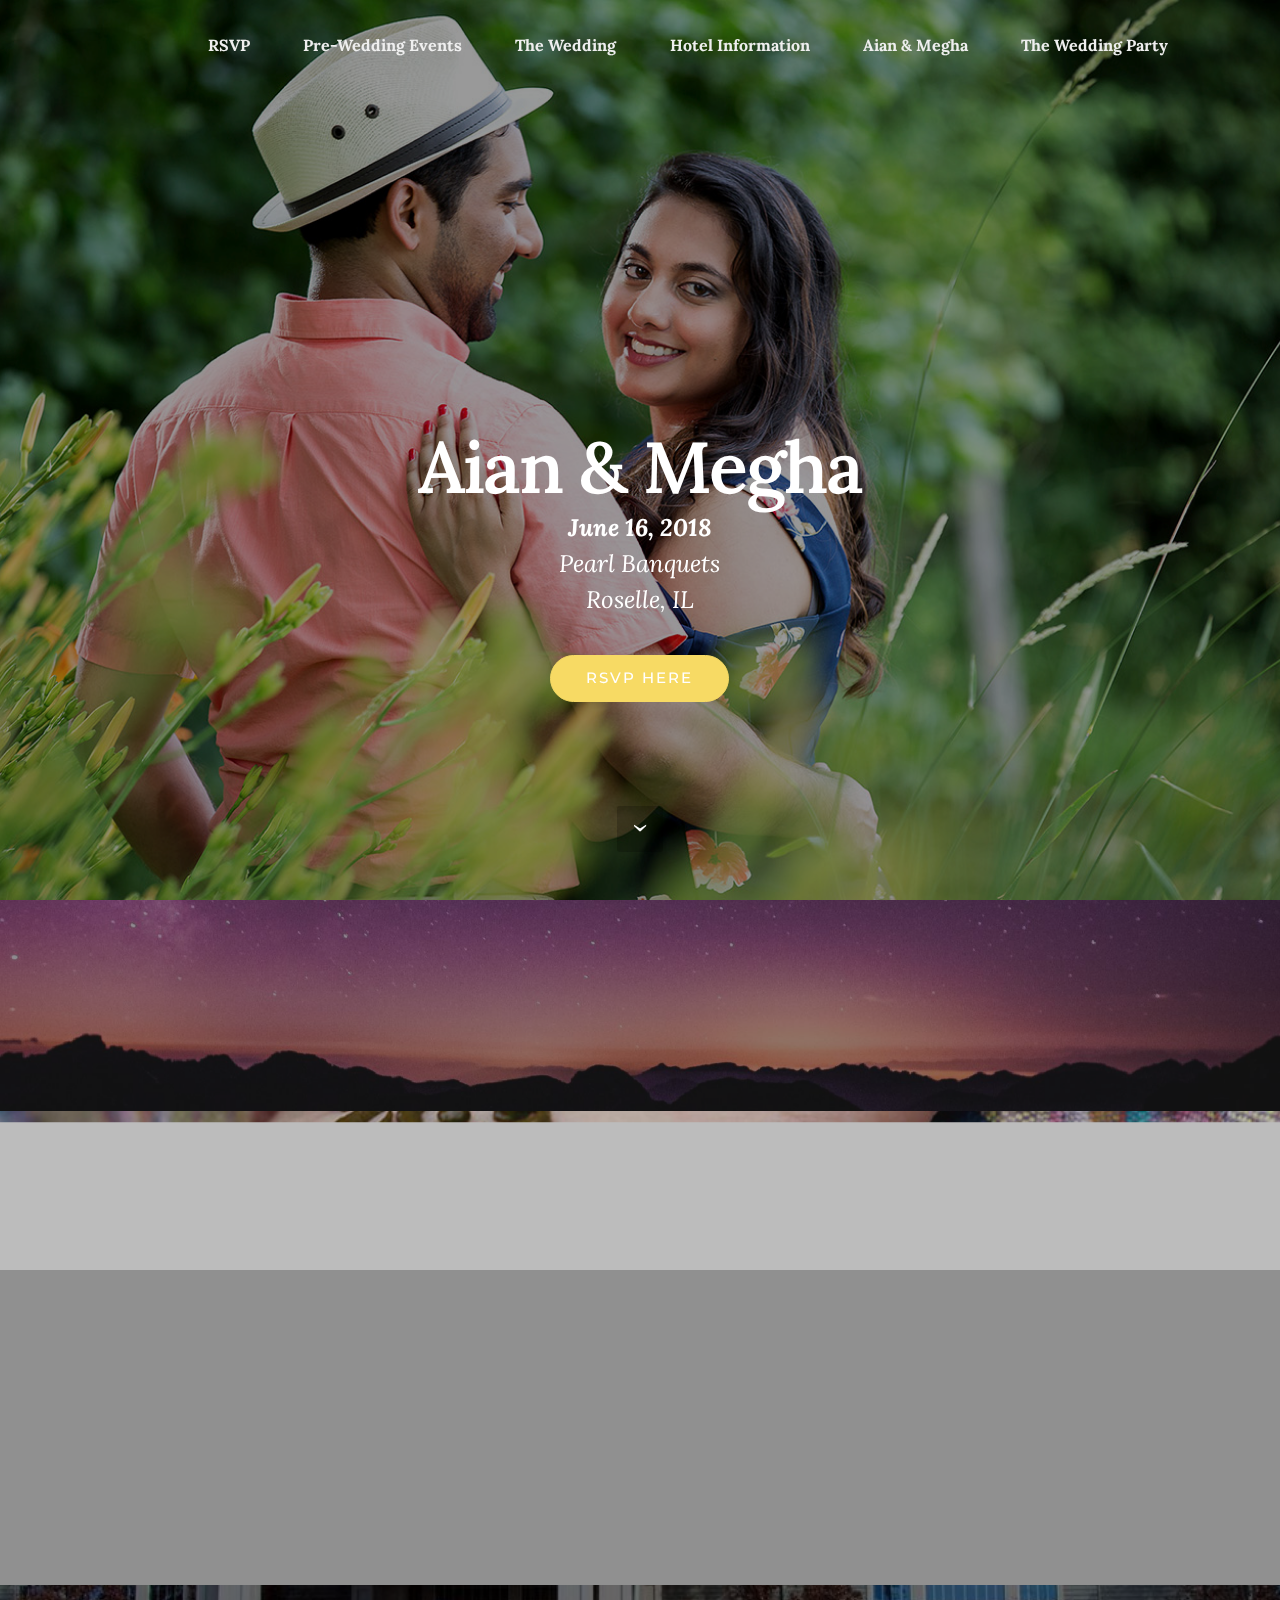
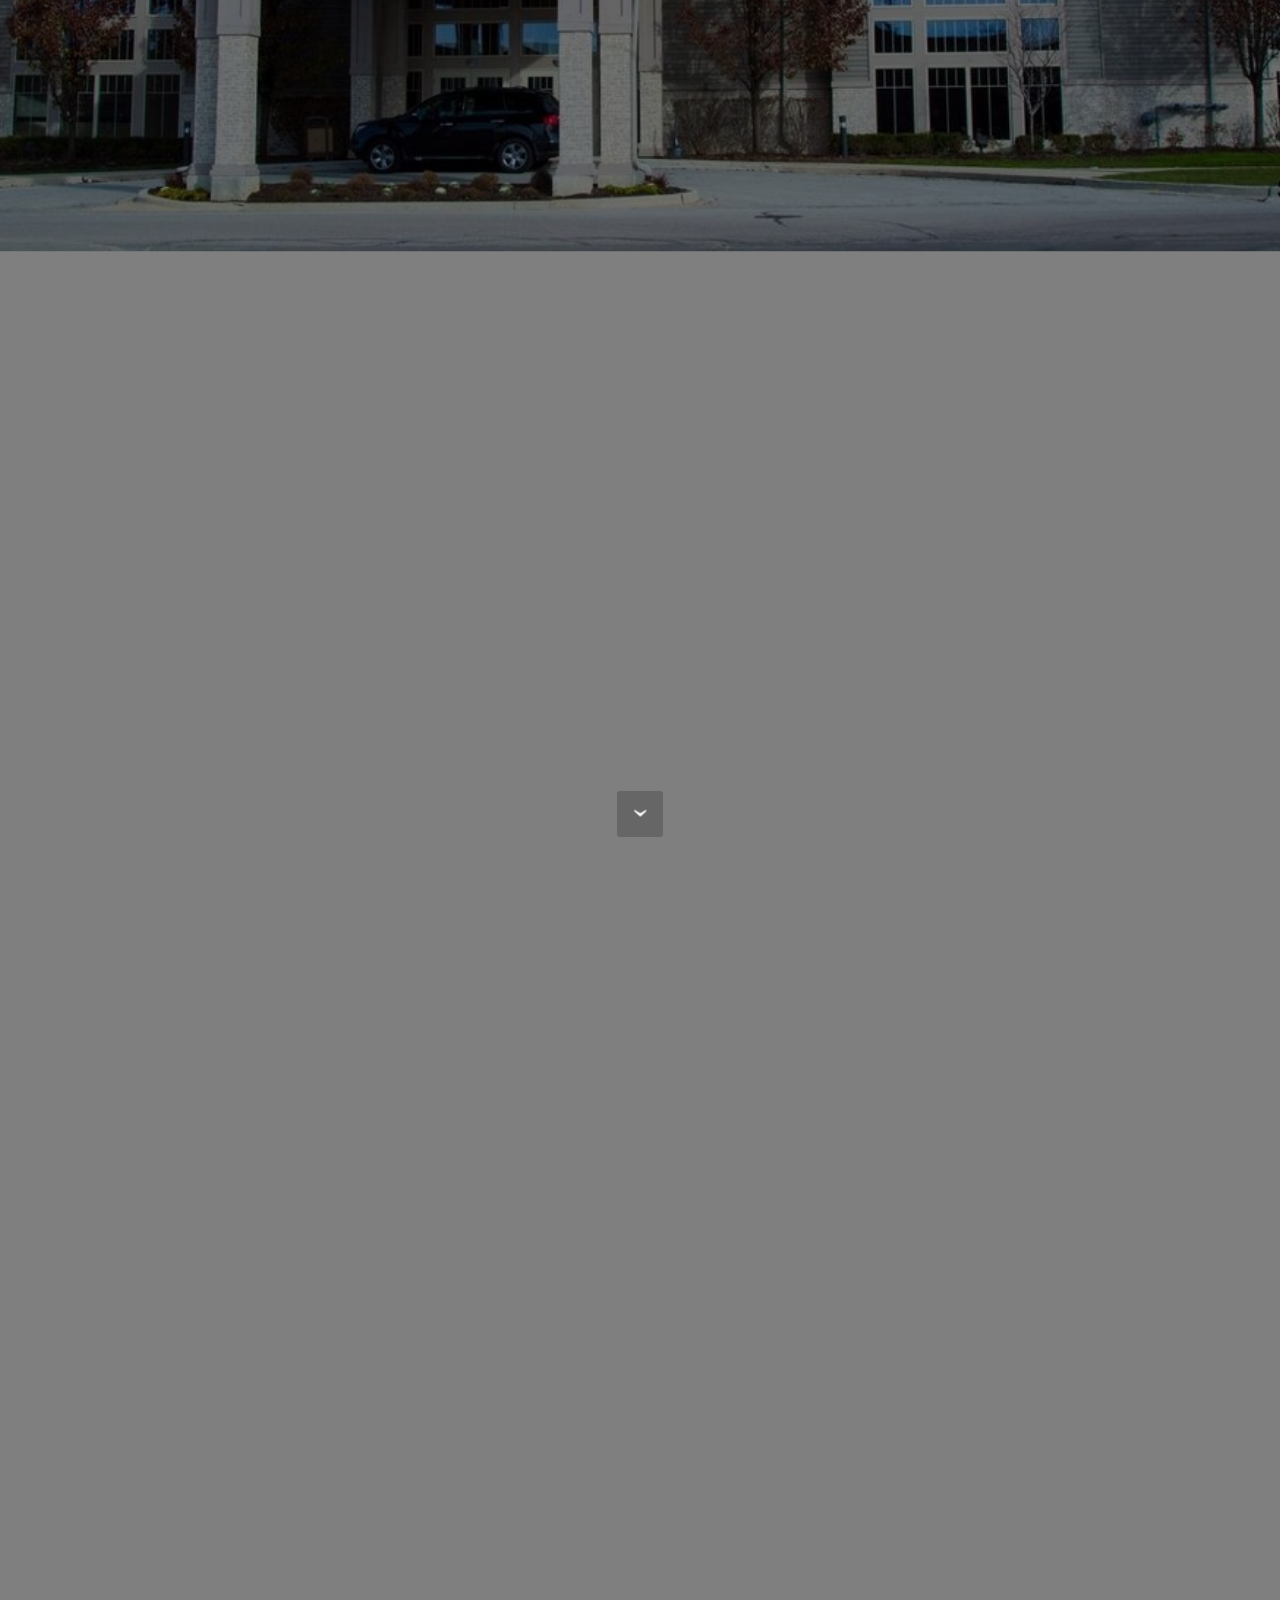
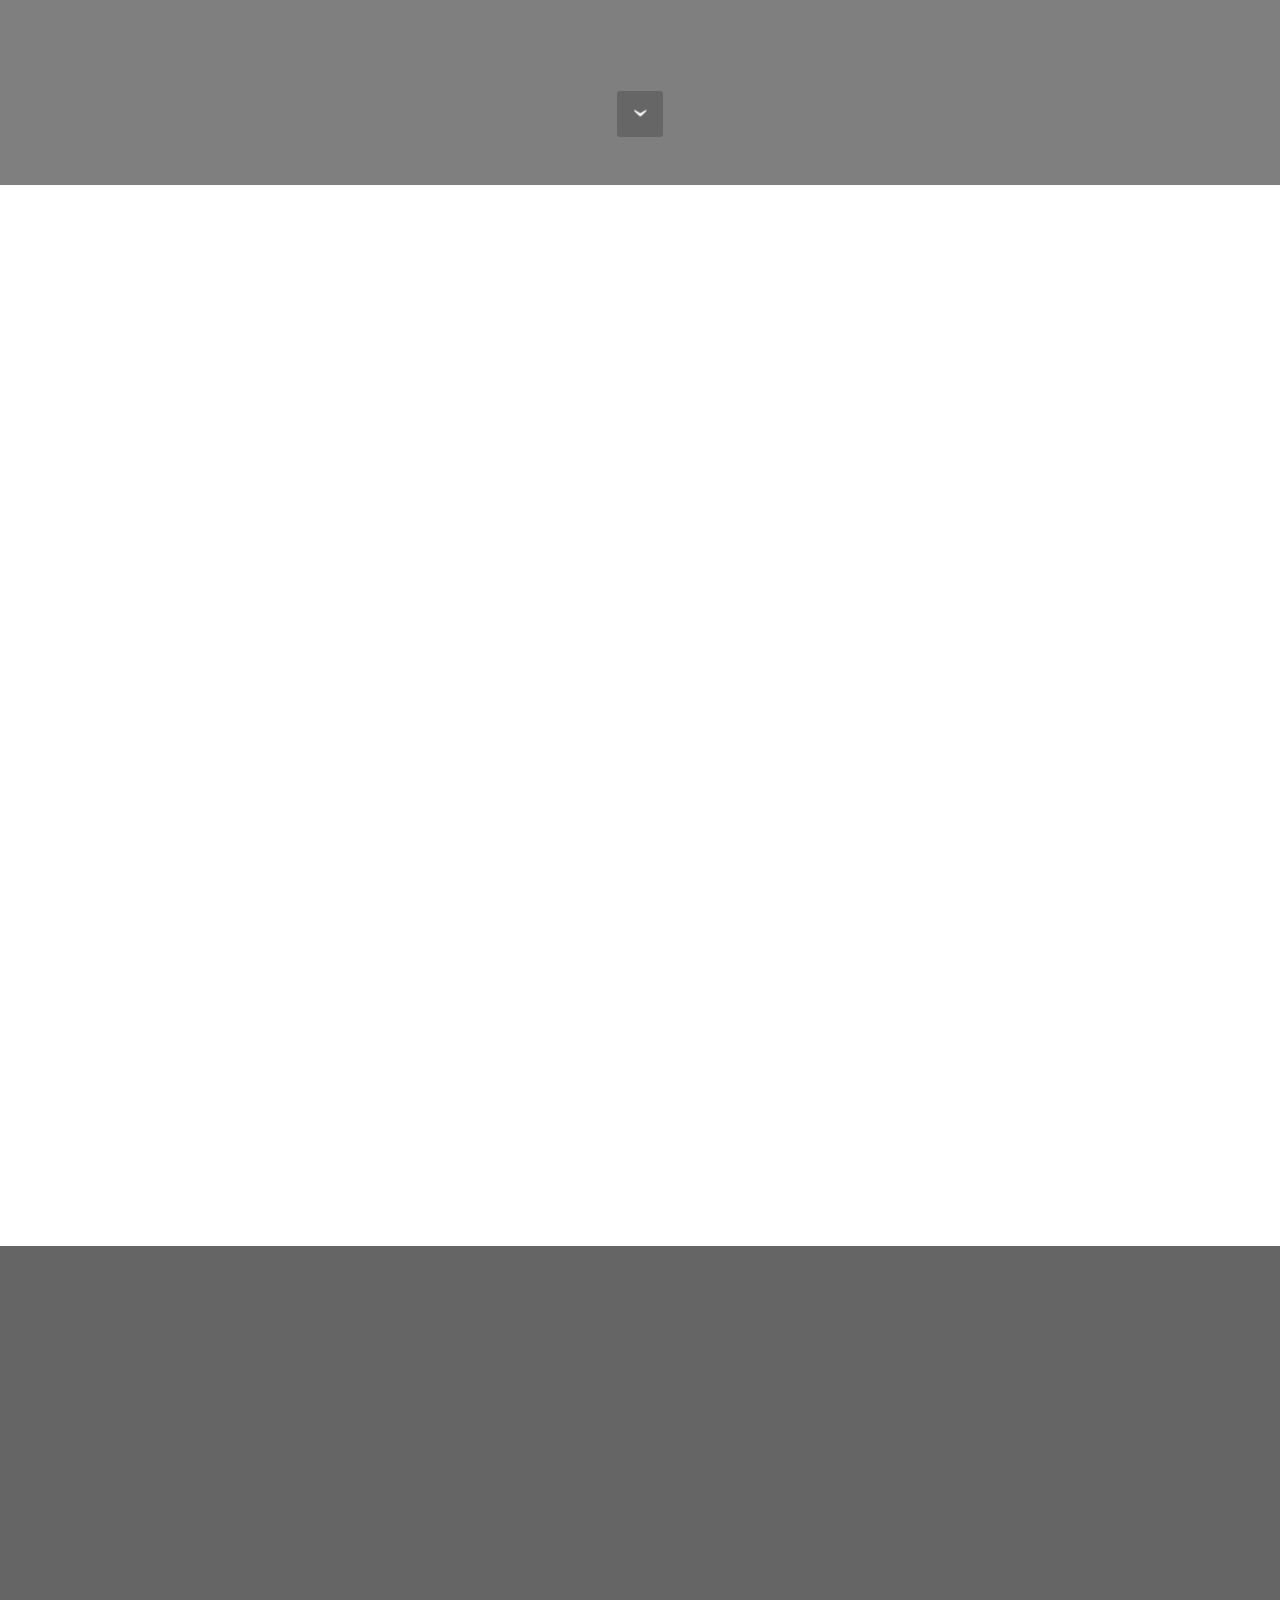
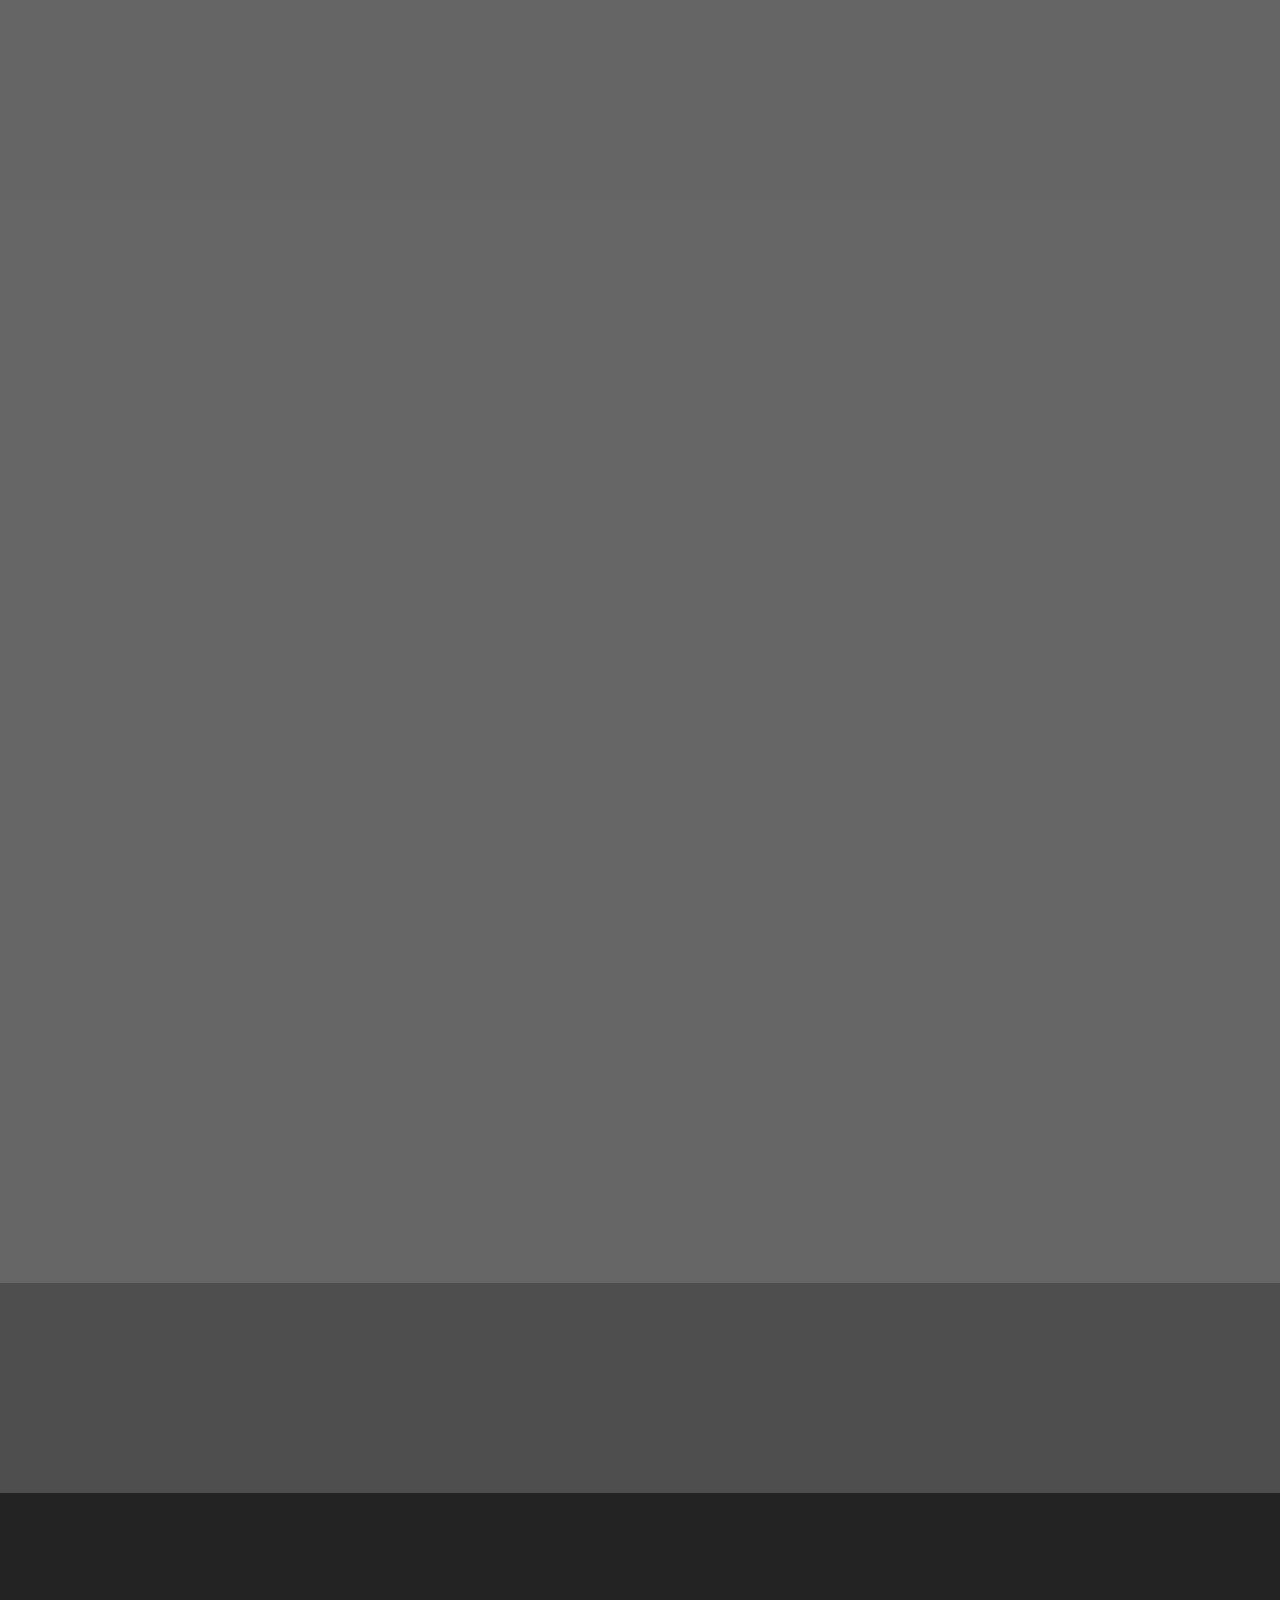
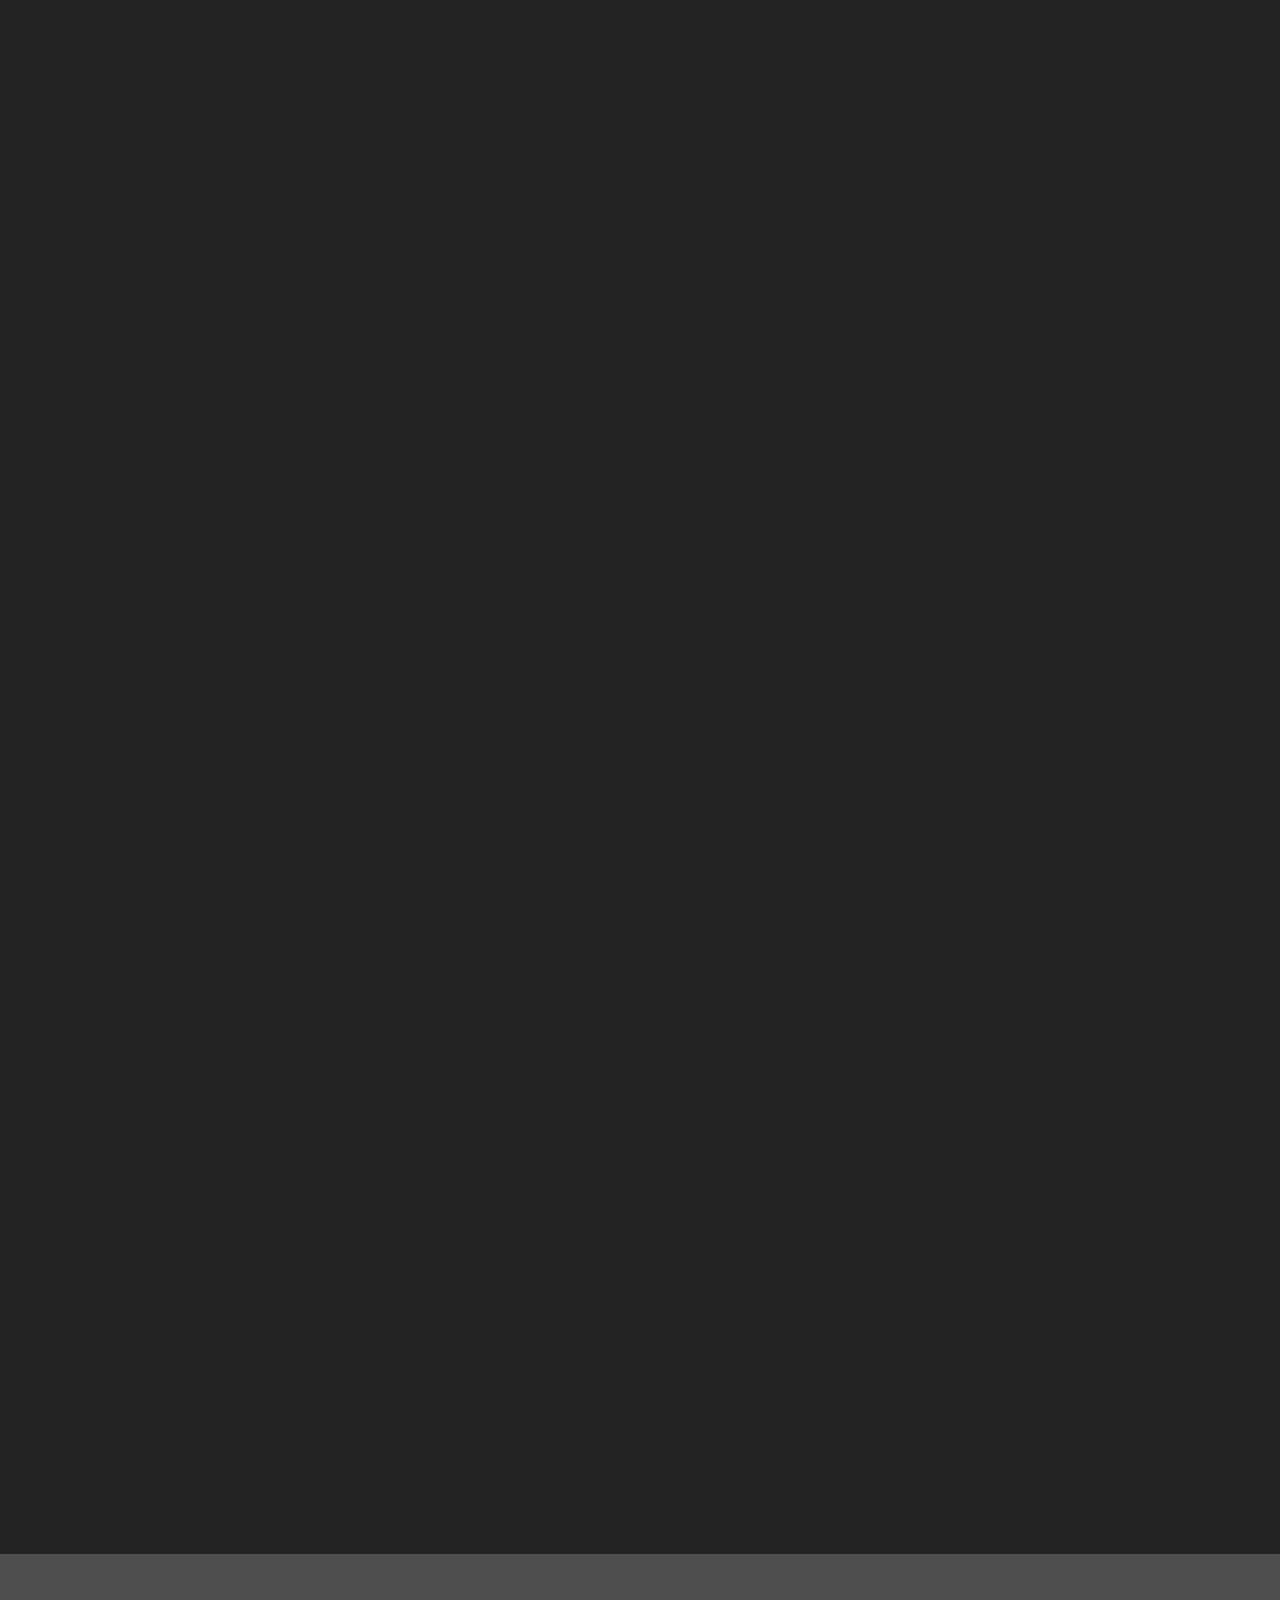
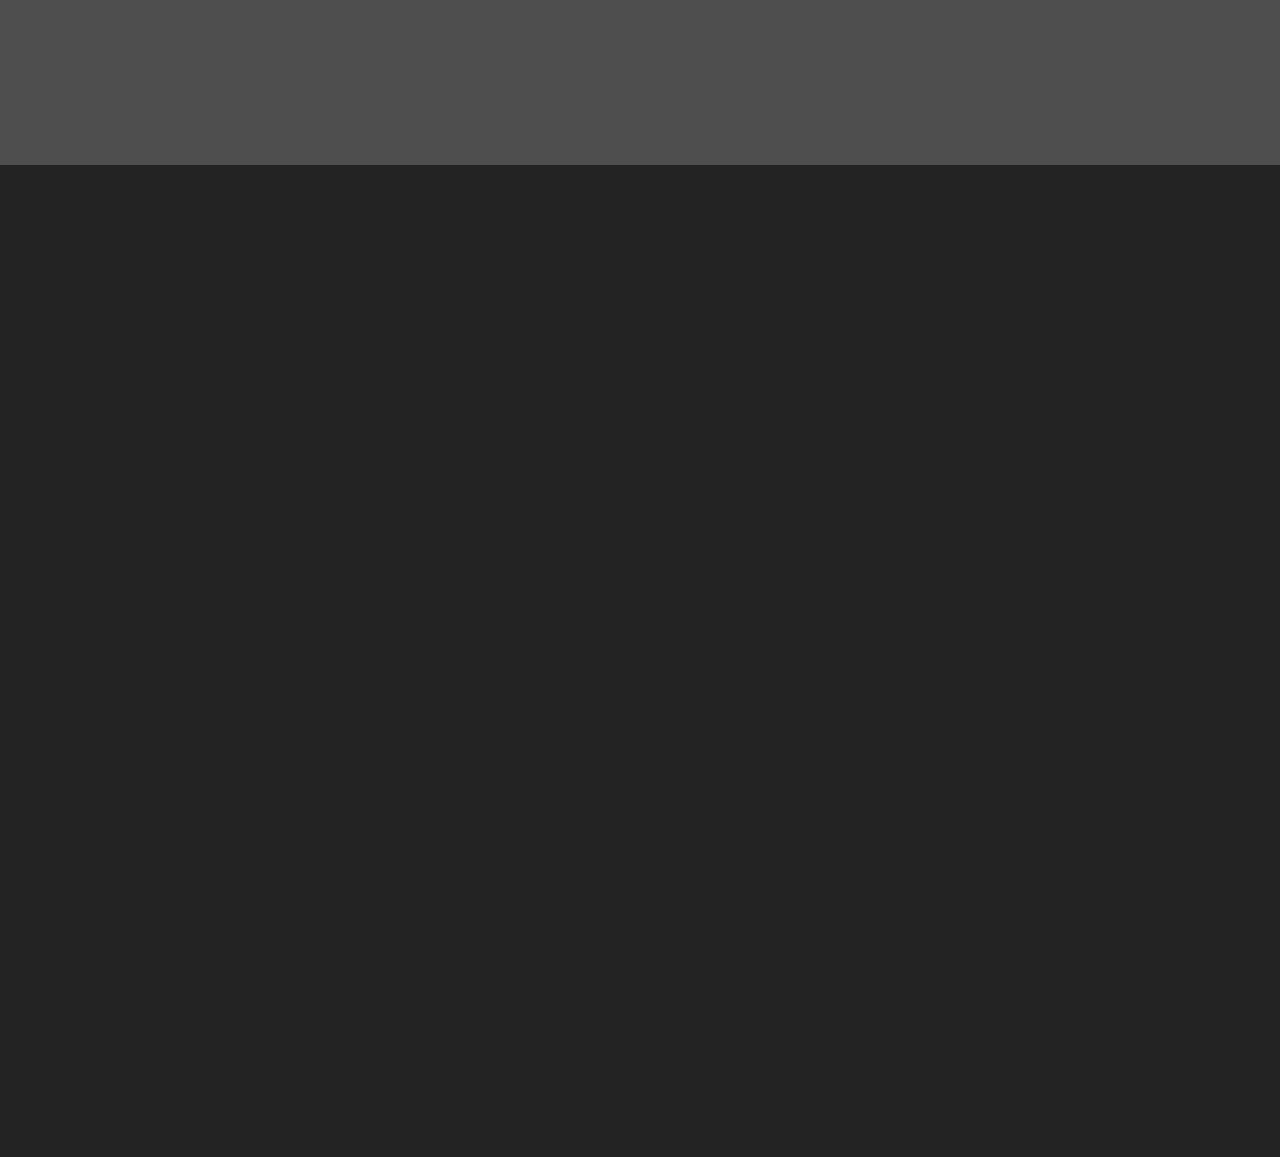
==== commit 810b37a0: "create github pages" ====
--- a/index.html
+++ b/index.html
@@ -25,7 +25,7 @@
   
 </head>
 <body>
-<section id="menu-0" data-rv-view="3">
+<section id="menu-0" data-rv-view="26">
 
     <nav class="navbar navbar-dropdown transparent navbar-fixed-top bg-color">
         <div class="container">
@@ -51,7 +51,7 @@
 
 </section>
 
-<section class="engine"><a href="https://mobirise.co/n">bootstrap modal</a></section><section class="mbr-section mbr-section-hero mbr-section-full mbr-section-with-arrow mbr-parallax-background mbr-after-navbar" id="header1-3b" data-rv-view="0" style="background-image: url(assets/images/background-banner-1320x880.png);">
+<section class="engine"><a href="https://mobirise.co/b">free web site creator</a></section><section class="mbr-section mbr-section-hero mbr-section-full mbr-section-with-arrow mbr-parallax-background mbr-after-navbar" id="header1-3b" data-rv-view="0" style="background-image: url(assets/images/background-banner-1320x880.png);">
 
     <div class="mbr-overlay" style="opacity: 0.4; background-color: rgb(0, 0, 0);"></div>
 
@@ -73,7 +73,7 @@
 
 </section>
 
-<section class="mbr-section article mbr-parallax-background" id="msg-box8-2s" data-rv-view="32" style="background-image: url(assets/images/mbr-2000x1271.jpg); padding-top: 80px; padding-bottom: 80px;">
+<section class="mbr-section article mbr-parallax-background" id="msg-box8-2s" data-rv-view="3" style="background-image: url(assets/images/mbr-2000x1271.jpg); padding-top: 80px; padding-bottom: 80px;">
 
     <div class="mbr-overlay" style="opacity: 0.5; background-color: rgb(34, 34, 34);">
     </div>
@@ -89,7 +89,7 @@
 
 </section>
 
-<section class="mbr-info mbr-info-extra mbr-section mbr-section-md-padding mbr-parallax-background" id="msg-box1-2t" data-rv-view="35" style="background-image: url(assets/images/mehndi-banner-1000x315.png); padding-top: 30px; padding-bottom: 30px;">
+<section class="mbr-info mbr-info-extra mbr-section mbr-section-md-padding mbr-parallax-background" id="msg-box1-2t" data-rv-view="6" style="background-image: url(assets/images/mehndi-banner-1000x315.png); padding-top: 30px; padding-bottom: 30px;">
 
     <div class="mbr-overlay" style="opacity: 0.3; background-color: rgb(34, 34, 34);">
     </div>
@@ -116,7 +116,7 @@
     </div>
 </section>
 
-<section class="mbr-info mbr-section mbr-section-md-padding mbr-parallax-background" id="msg-box2-2u" data-rv-view="38" style="background-image: url(assets/images/garba-banner-1000x274.png); padding-top: 30px; padding-bottom: 30px;">
+<section class="mbr-info mbr-section mbr-section-md-padding mbr-parallax-background" id="msg-box2-2u" data-rv-view="9" style="background-image: url(assets/images/garba-banner-1000x274.png); padding-top: 30px; padding-bottom: 30px;">
 
     <div class="mbr-overlay" style="opacity: 0.5; background-color: rgb(34, 34, 34);">
     </div>
@@ -139,7 +139,7 @@
     </div>
 </section>
 
-<section class="mbr-info mbr-info-extra mbr-section mbr-section-md-padding mbr-parallax-background" id="msg-box1-2v" data-rv-view="41" style="background-image: url(assets/images/pithi-banner-1000x500.png); padding-top: 30px; padding-bottom: 30px;">
+<section class="mbr-info mbr-info-extra mbr-section mbr-section-md-padding mbr-parallax-background" id="msg-box1-2v" data-rv-view="12" style="background-image: url(assets/images/pithi-banner-1000x500.png); padding-top: 30px; padding-bottom: 30px;">
 
     <div class="mbr-overlay" style="opacity: 0.5; background-color: rgb(34, 34, 34);">
     </div>
@@ -166,7 +166,7 @@
     </div>
 </section>
 
-<section class="mbr-section mbr-section-hero mbr-section-full mbr-section-with-arrow mbr-parallax-background" id="header1-2w" data-rv-view="44" style="background-image: url(assets/images/pearl-1200x614.png);">
+<section class="mbr-section mbr-section-hero mbr-section-full mbr-section-with-arrow mbr-parallax-background" id="header1-2w" data-rv-view="15" style="background-image: url(assets/images/pearl-1200x614.png);">
 
     <div class="mbr-overlay" style="opacity: 0.5; background-color: rgb(0, 0, 0);"></div>
 
@@ -188,7 +188,7 @@
 
 </section>
 
-<section class="mbr-section mbr-section-hero mbr-section-full mbr-section-with-arrow" id="header1-2x" data-bg-video="https://www.youtube.com/watch?v=uNCr7NdOJgw" data-rv-view="47">
+<section class="mbr-section mbr-section-hero mbr-section-full mbr-section-with-arrow" id="header1-2x" data-bg-video="https://www.youtube.com/watch?v=uNCr7NdOJgw" data-rv-view="18">
 
     <div class="mbr-overlay" style="opacity: 0.5; background-color: rgb(0, 0, 0);"></div>
 
@@ -211,11 +211,11 @@
 
 </section>
 
-<section class="mbr-section mbr-section-nopadding" id="map1-2y" data-rv-view="50">
+<section class="mbr-section mbr-section-nopadding" id="map1-2y" data-rv-view="21">
     <div class="mbr-map"><iframe frameborder="0" style="border:0" src="https://www.google.com/maps/embed/v1/place?key=AIzaSyA0Dx_boXQiwvdz8sJHoYeZNVTdoWONYkU&amp;q=place_id:ChIJQ2nz5ImpD4gRjyKAHn_JjbE" allowfullscreen=""></iframe></div>
 </section>
 
-<section class="mbr-section mbr-parallax-background" id="msg-box5-2z" data-rv-view="52" style="background-image: url(assets/images/jumbotron.jpg); padding-top: 40px; padding-bottom: 40px;">
+<section class="mbr-section mbr-parallax-background" id="msg-box5-2z" data-rv-view="23" style="background-image: url(assets/images/jumbotron.jpg); padding-top: 40px; padding-bottom: 40px;">
 
     
     <div class="container">
@@ -249,7 +249,7 @@
 
 </section>
 
-<section class="mbr-section" id="msg-box5-38" data-bg-video="https://www.youtube.com/embed/S8BSCJLTck8?rel=0&amp;amp;showinfo=0&amp;autoplay=0&amp;loop=0" data-rv-view="5" style="padding-top: 40px; padding-bottom: 40px;">
+<section class="mbr-section" id="msg-box5-38" data-bg-video="https://www.youtube.com/embed/S8BSCJLTck8?rel=0&amp;amp;showinfo=0&amp;autoplay=0&amp;loop=0" data-rv-view="28" style="padding-top: 40px; padding-bottom: 40px;">
 
     <div class="mbr-overlay" style="opacity: 0.7; background-color: rgb(35, 35, 35);">
     </div>
@@ -263,7 +263,7 @@
                   <h3 class="mbr-section-title display-2">Aian &amp; Megha</h3>
                   <div class="lead">
 
-                    <p>Aian and Megha met in college while they were both attending the University of Illinois at Chicago. &nbsp;It was Aian's 20th birthday and their mutual friend, Siddhi, brought Megha to his birthday party at Aian's apartment. &nbsp;Megha met Aian and over the next few days, they started talking through Facebook and AIM. &nbsp;Fast forward 8.5 years and Aian was at Navy Pier, down on one knee, asking Megha to marry him.<br><br>Since UIC, Megha went on to complete a degree in Health Systems Management and currently works at Presence Resurrection Medical Center in Chicago. &nbsp;Aian completed is degree at UIC in biological sciences and continued onto complete a second degree in electrical and biomedical engineering at Northern Illinois University.<br><br>After knowing each other for almost a decade, they are excited to finally celebrate the offiicial joining of both Patel and Mazumder families with all their friends and family.&nbsp;</p>
+                    <p>Aian and Megha met in college while they were both attending the University of Illinois at Chicago. &nbsp;It was Aian's 20th birthday and their mutual friend, Siddhi, brought Megha to his birthday party at Aian's apartment. &nbsp;Megha met Aian and over the next few days, they started talking through Facebook and AIM. &nbsp;Fast forward 8.5 years and Aian was at Navy Pier, down on one knee, asking Megha to marry him.<br><br>Since UIC, Megha went on to complete a degree at Western Illinois University in Health Systems Management and currently works at AMITA Health Adventist Medical Center in La Grange. &nbsp;Aian completed his degree at UIC in biological sciences and continued on to complete a degree in electrical and biomedical engineering at Northern Illinois University. &nbsp;He currently works as an electrical engineer at Continental Automotive.<br><br>After knowing each other for almost a decade, they are excited to finally celebrate the offiicial joining of both Patel and Mazumder families with all their friends and family.&nbsp;</p>
 
                   </div>
 
@@ -284,7 +284,7 @@
 
 </section>
 
-<section class="mbr-section mbr-parallax-background" id="content8-39" data-rv-view="8" style="background-image: url(assets/images/proposal-009-1168x776.png); padding-top: 120px; padding-bottom: 120px;">
+<section class="mbr-section mbr-parallax-background" id="content8-39" data-rv-view="31" style="background-image: url(assets/images/proposal-009-1168x776.png); padding-top: 120px; padding-bottom: 120px;">
 
     <div class="mbr-overlay" style="opacity: 0.6; background-color: rgb(0, 0, 0);">
     </div>
@@ -296,7 +296,7 @@
 
 </section>
 
-<section class="mbr-section article mbr-parallax-background" id="msg-box8-n" data-rv-view="11" style="background-image: url(assets/images/amep-2000x618.png); padding-top: 80px; padding-bottom: 80px;">
+<section class="mbr-section article mbr-parallax-background" id="msg-box8-n" data-rv-view="34" style="background-image: url(assets/images/amep-2000x618.png); padding-top: 80px; padding-bottom: 80px;">
 
     <div class="mbr-overlay" style="opacity: 0.8; background-color: rgb(34, 34, 34);">
     </div>
@@ -312,7 +312,7 @@
 
 </section>
 
-<section class="mbr-cards mbr-section mbr-section-nopadding" id="features3-33" data-rv-view="14" style="background-color: rgb(35, 35, 35);">
+<section class="mbr-cards mbr-section mbr-section-nopadding" id="features3-33" data-rv-view="37" style="background-color: rgb(35, 35, 35);">
 
     
 
@@ -362,7 +362,7 @@
     </div>
 </section>
 
-<section class="mbr-cards mbr-section mbr-section-nopadding" id="features3-34" data-rv-view="17" style="background-color: rgb(35, 35, 35);">
+<section class="mbr-cards mbr-section mbr-section-nopadding" id="features3-34" data-rv-view="40" style="background-color: rgb(35, 35, 35);">
 
     
 
@@ -412,7 +412,7 @@
     </div>
 </section>
 
-<section class="mbr-cards mbr-section mbr-section-nopadding" id="features3-35" data-rv-view="20" style="background-color: rgb(35, 35, 35);">
+<section class="mbr-cards mbr-section mbr-section-nopadding" id="features3-35" data-rv-view="43" style="background-color: rgb(35, 35, 35);">
 
     
 
@@ -462,7 +462,7 @@
     </div>
 </section>
 
-<section class="mbr-section article mbr-parallax-background" id="msg-box8-o" data-rv-view="23" style="background-image: url(assets/images/amep-1000x405.png); padding-top: 80px; padding-bottom: 80px;">
+<section class="mbr-section article mbr-parallax-background" id="msg-box8-o" data-rv-view="46" style="background-image: url(assets/images/amep-1000x405.png); padding-top: 80px; padding-bottom: 80px;">
 
     <div class="mbr-overlay" style="opacity: 0.8; background-color: rgb(34, 34, 34);">
     </div>
@@ -478,7 +478,7 @@
 
 </section>
 
-<section class="mbr-cards mbr-section mbr-section-nopadding" id="features3-37" data-rv-view="26" style="background-color: rgb(35, 35, 35);">
+<section class="mbr-cards mbr-section mbr-section-nopadding" id="features3-37" data-rv-view="49" style="background-color: rgb(35, 35, 35);">
 
     
 
@@ -516,7 +516,7 @@
     </div>
 </section>
 
-<section class="mbr-cards mbr-section mbr-section-nopadding" id="features3-36" data-rv-view="29" style="background-color: rgb(35, 35, 35);">
+<section class="mbr-cards mbr-section mbr-section-nopadding" id="features3-36" data-rv-view="52" style="background-color: rgb(35, 35, 35);">
 
     
 
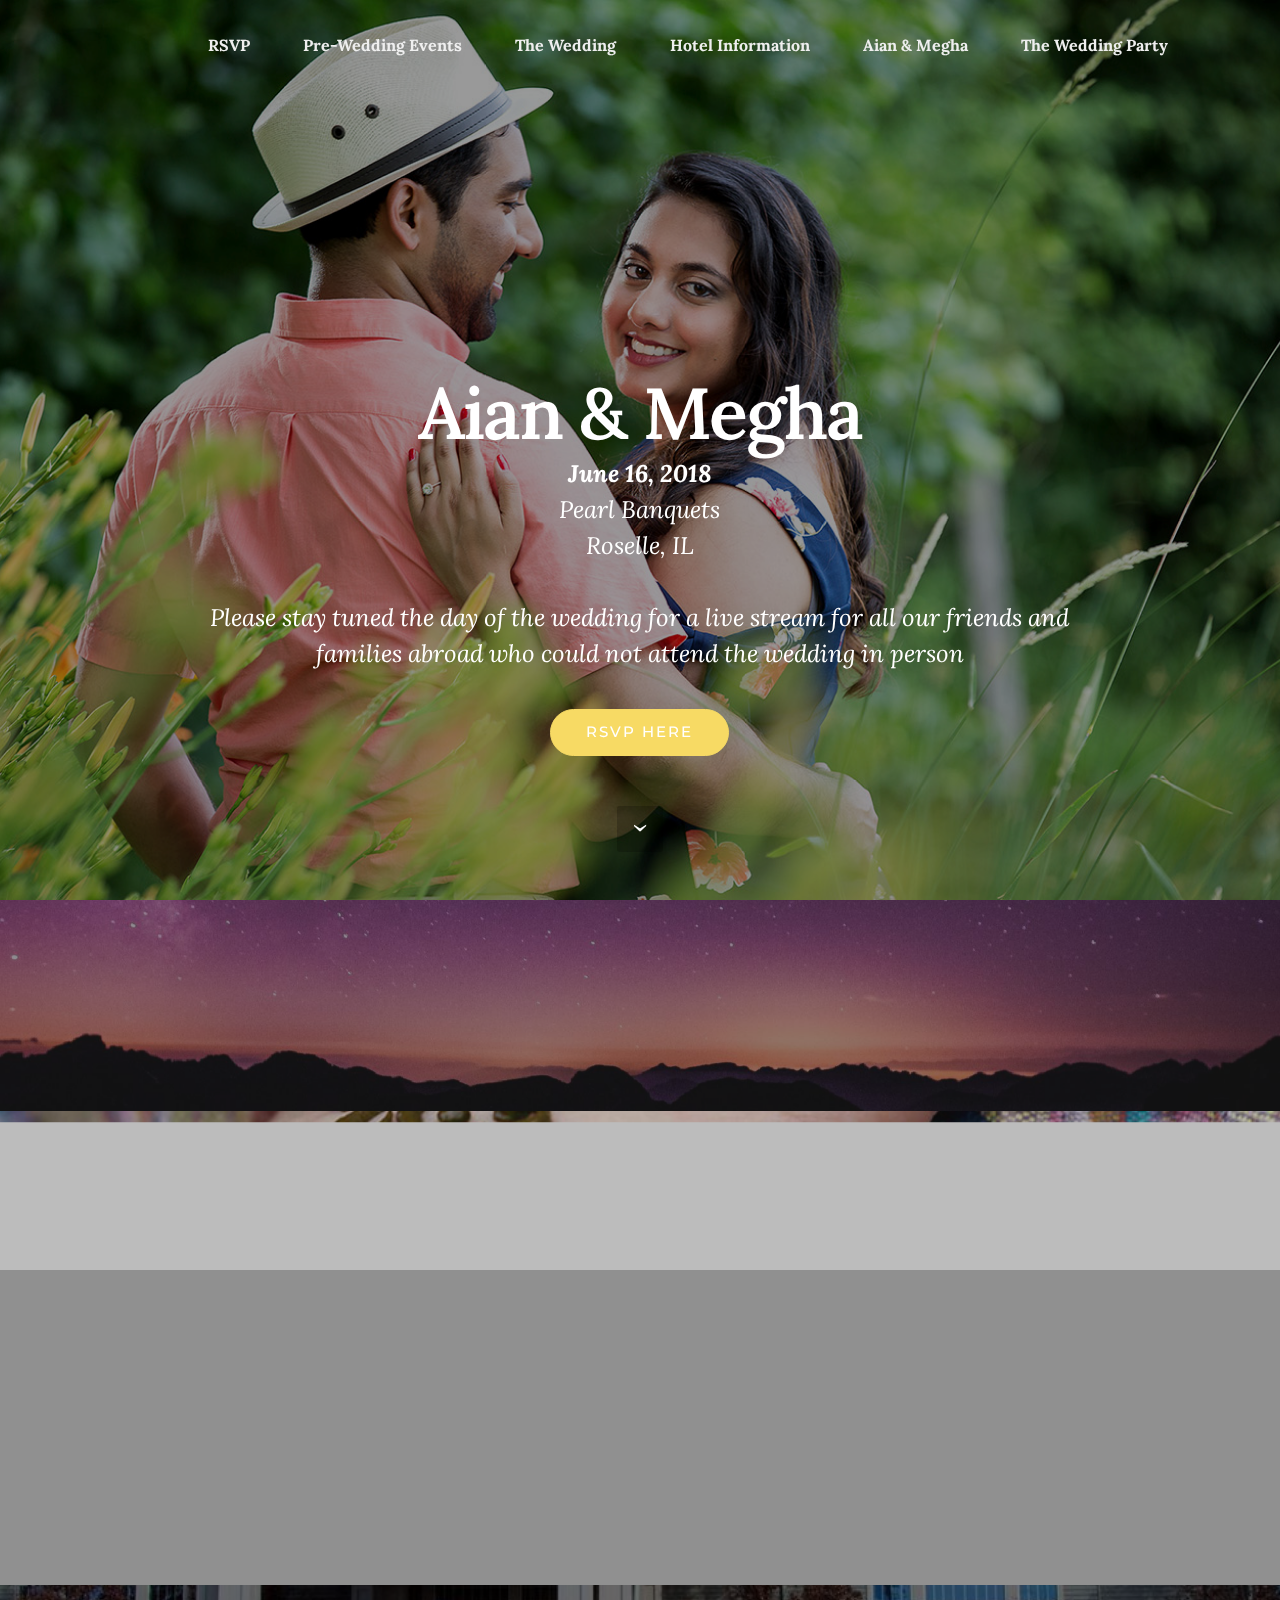
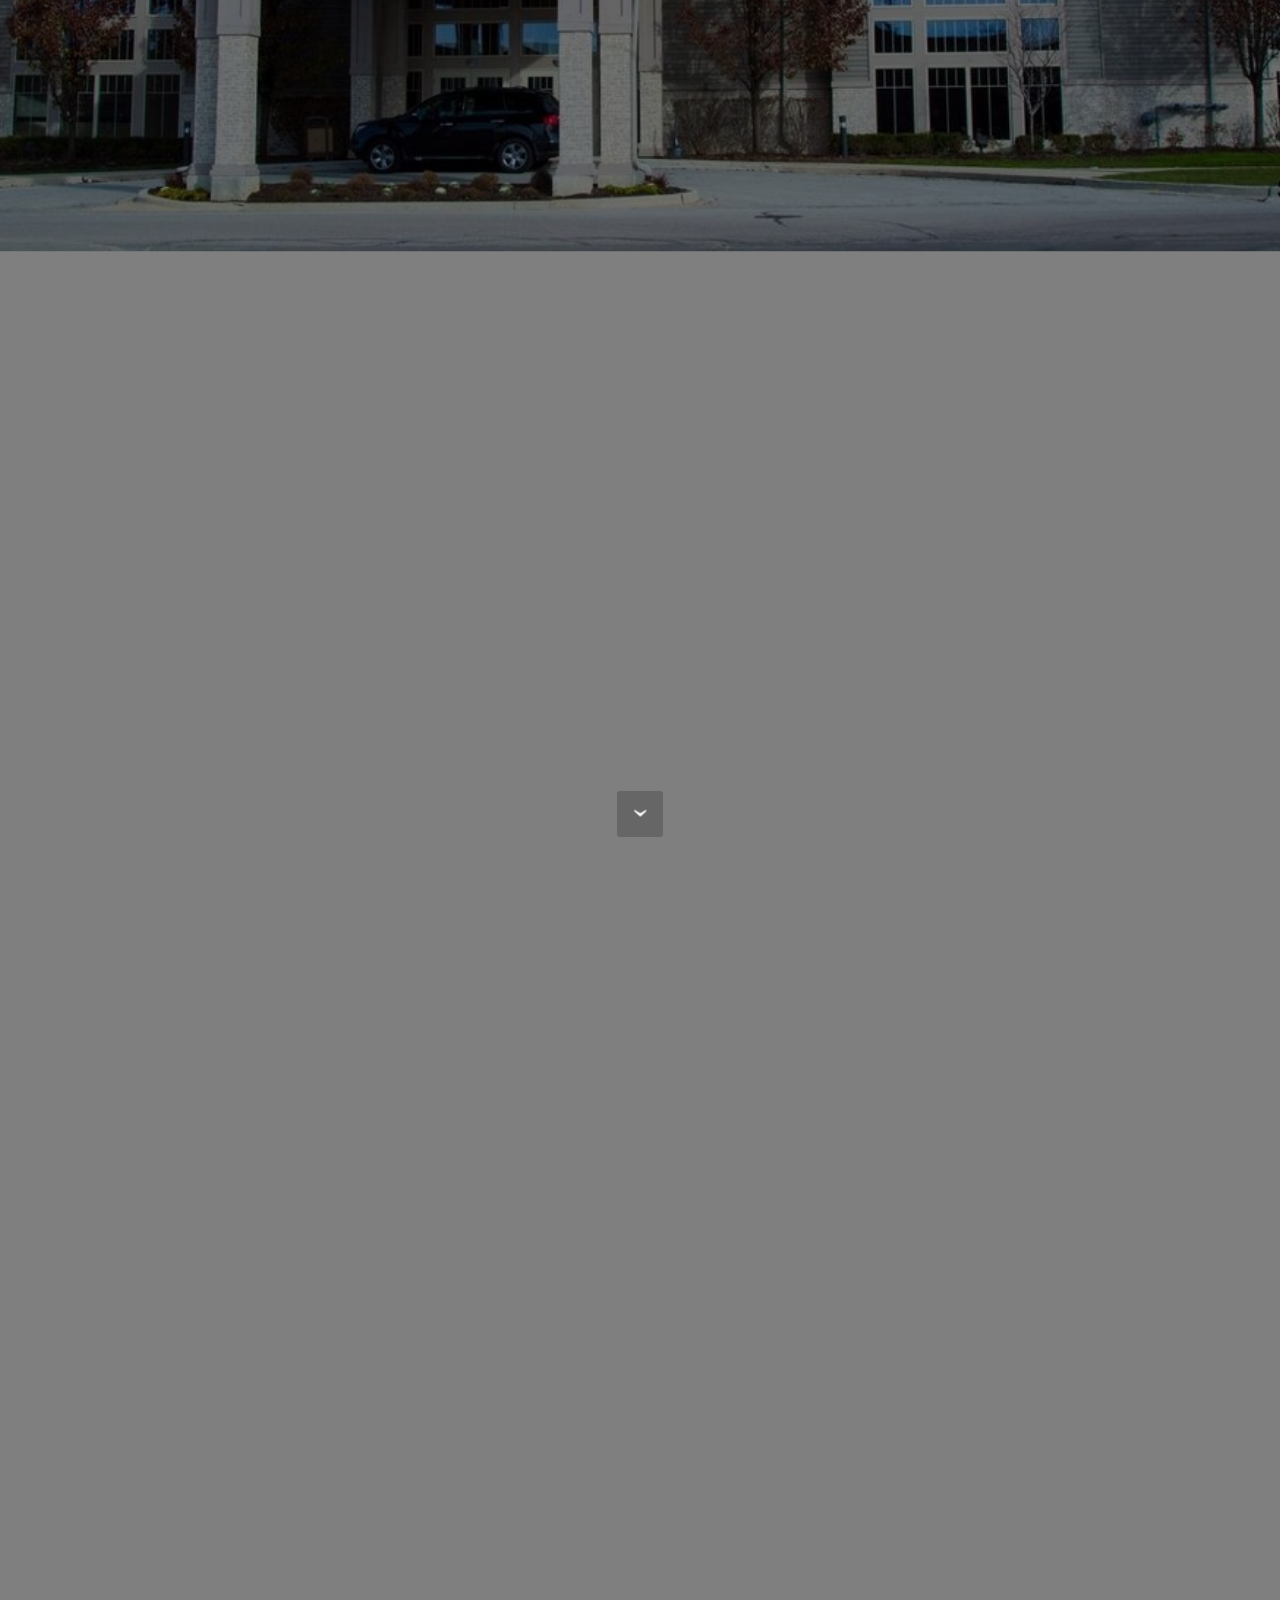
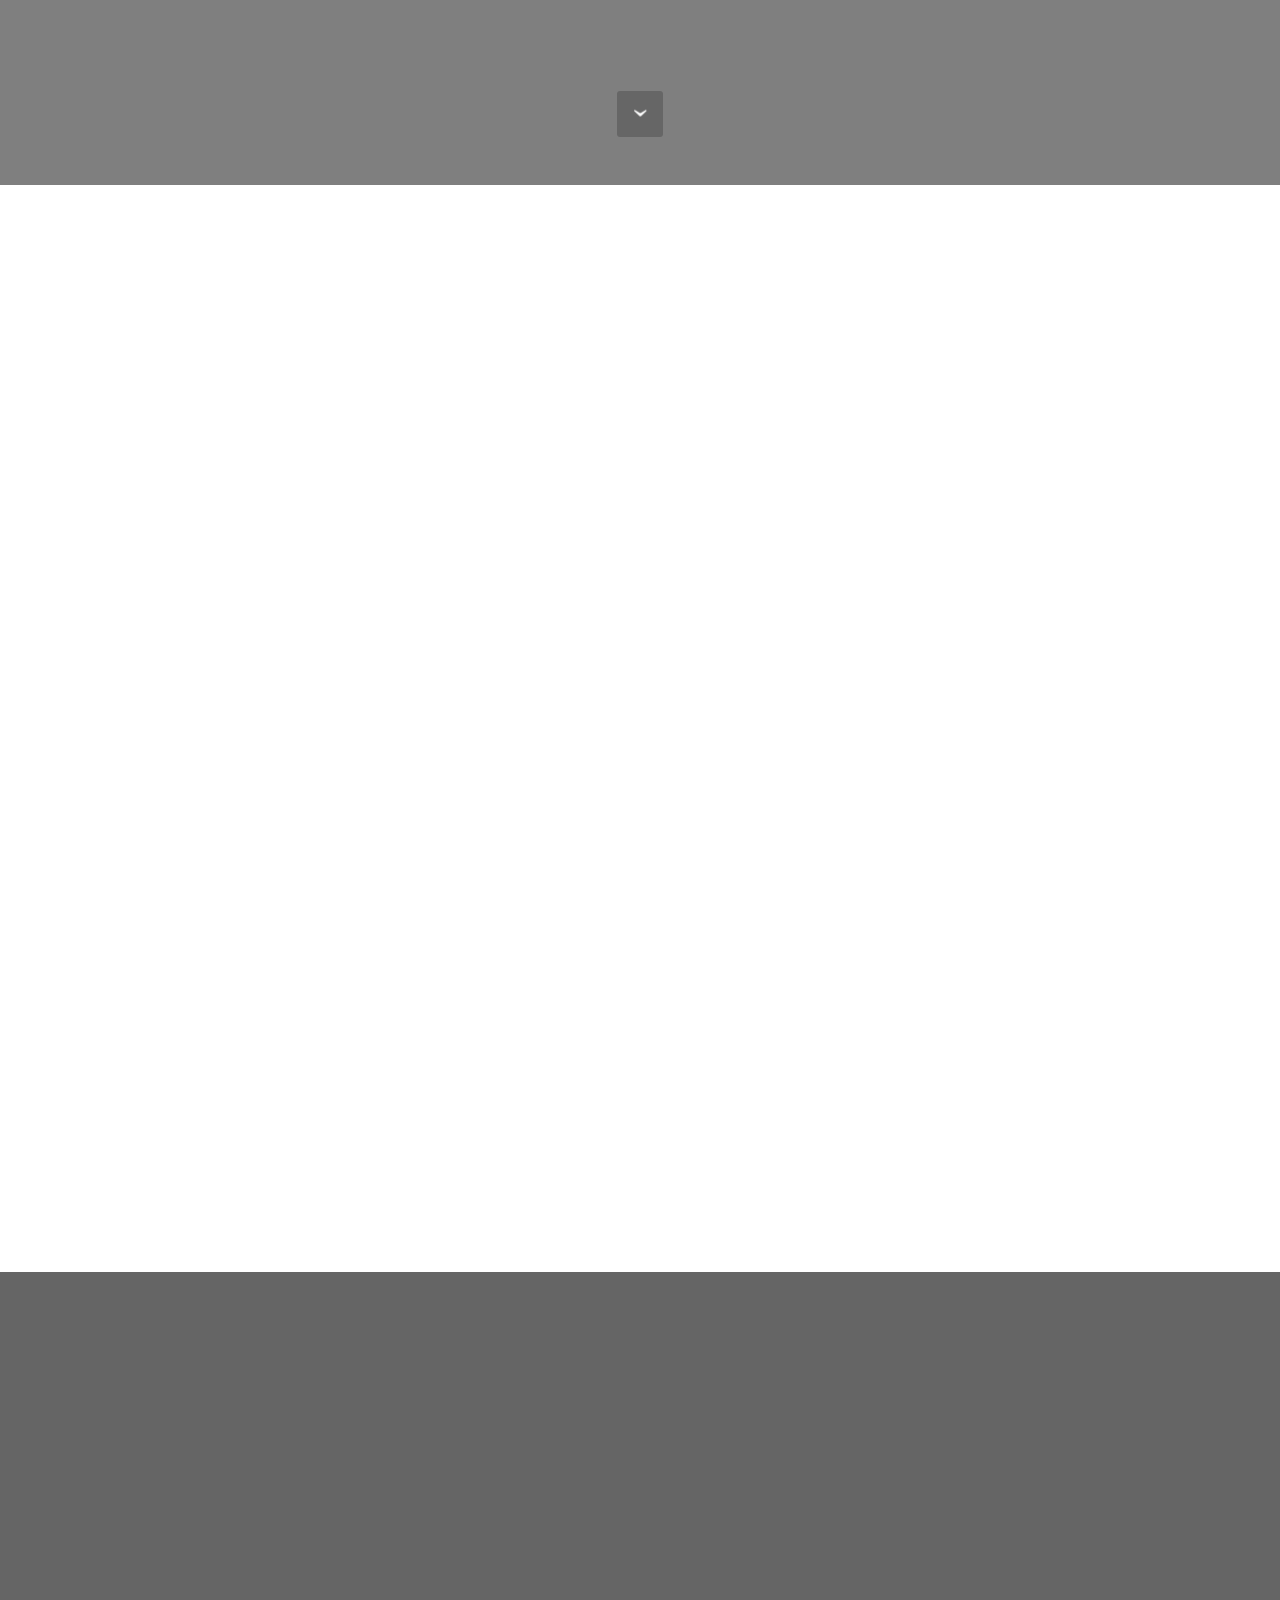
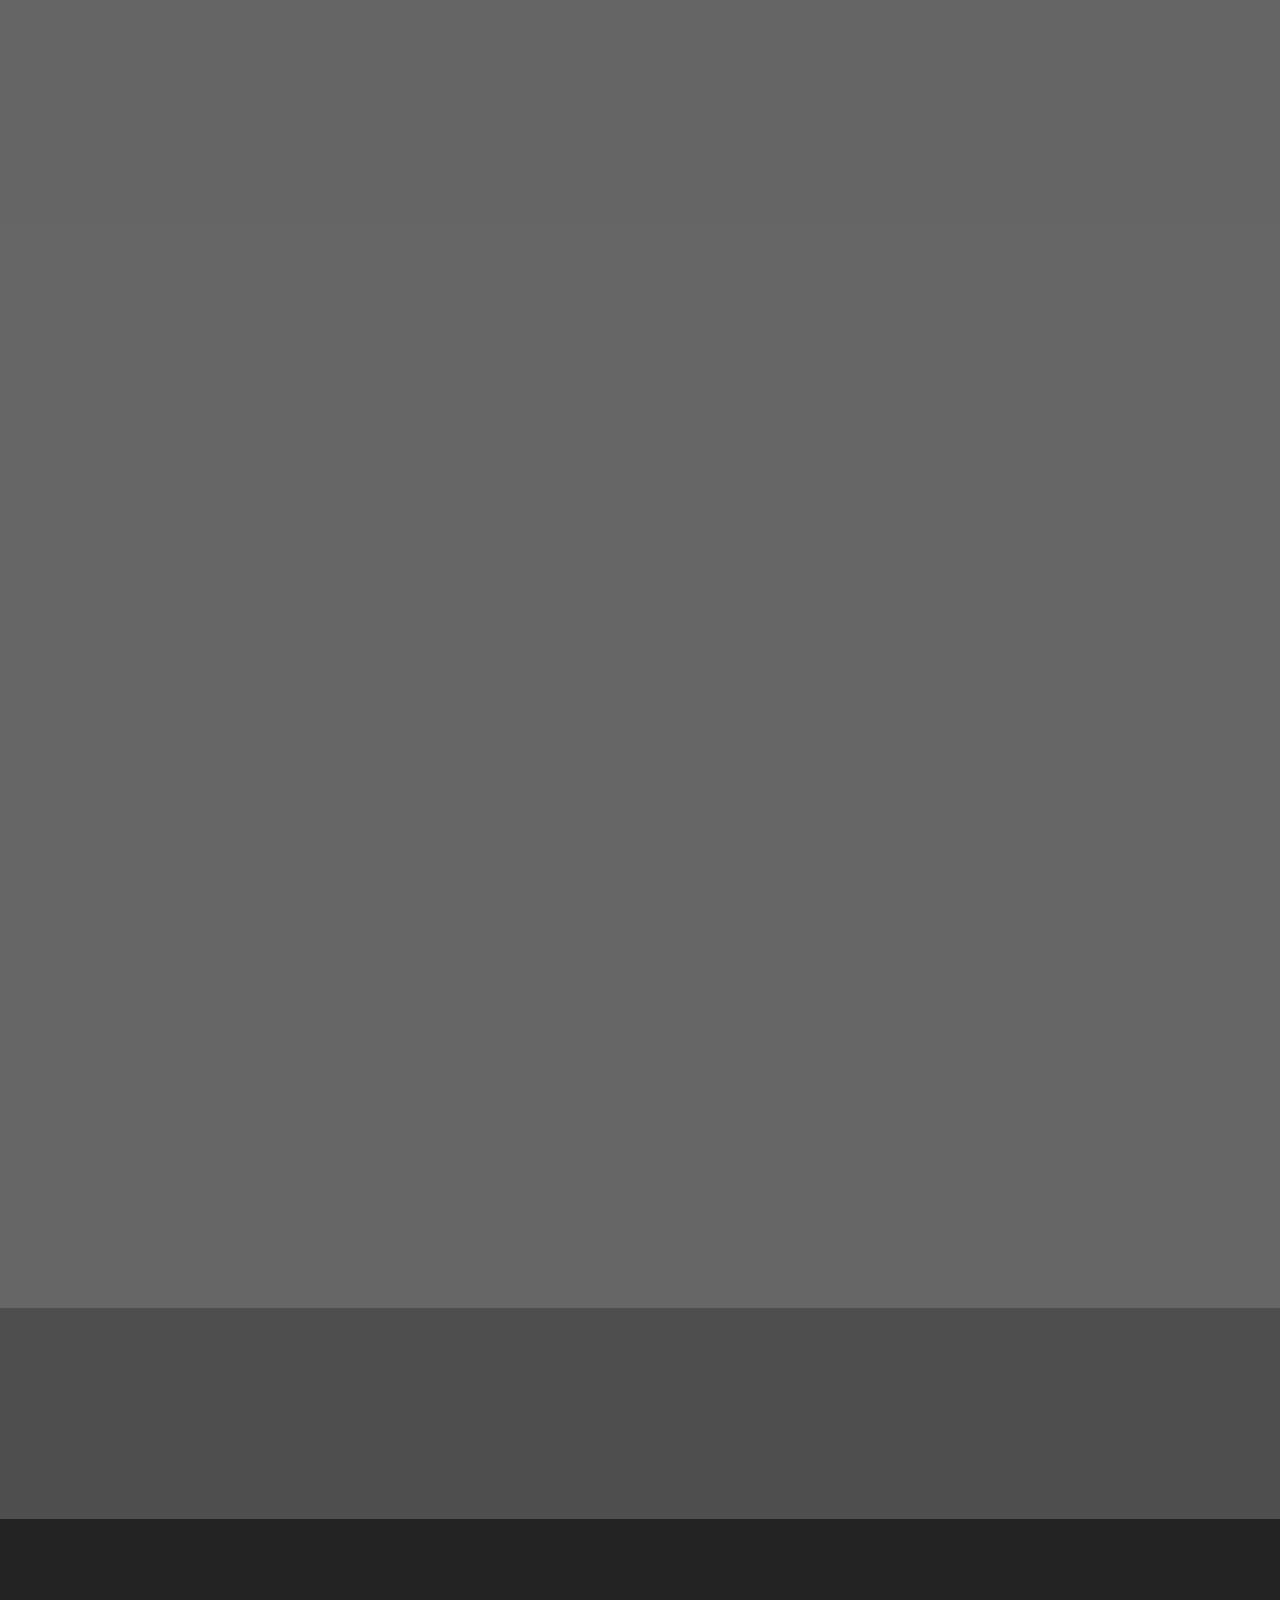
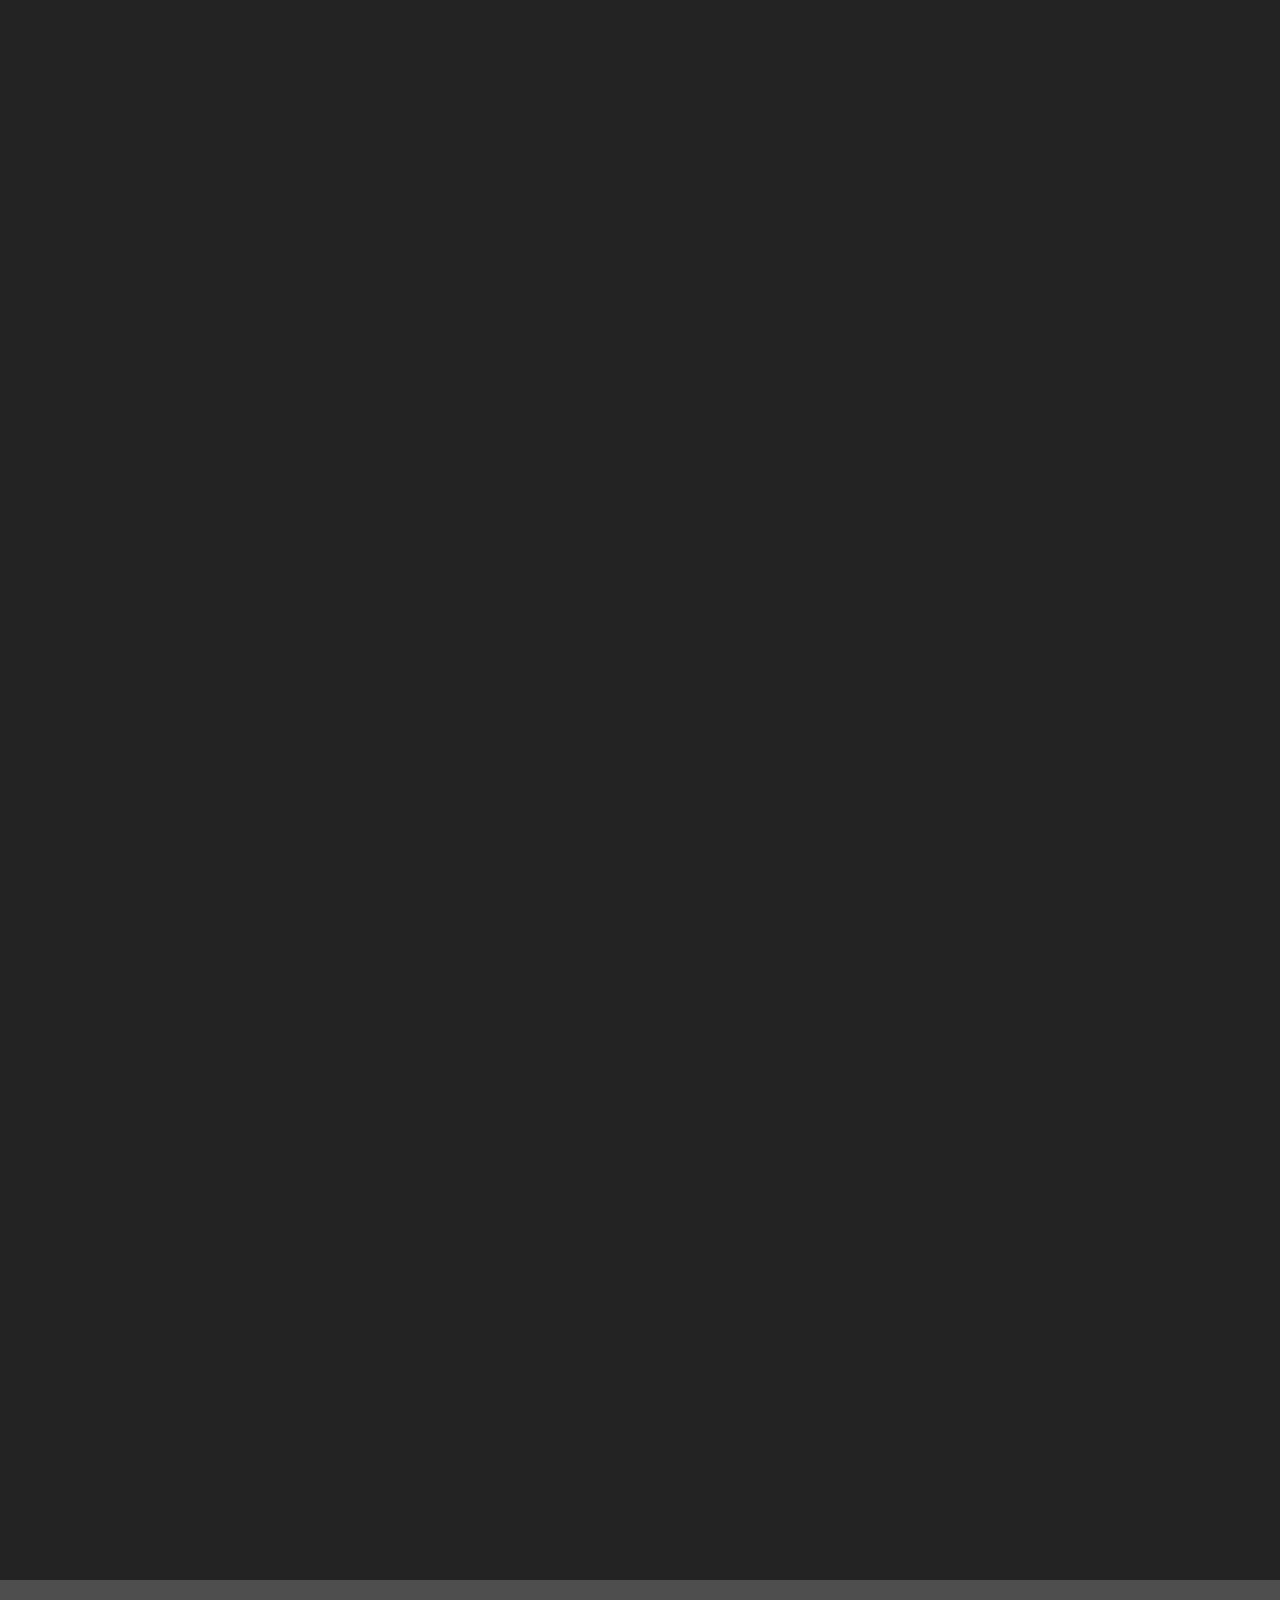
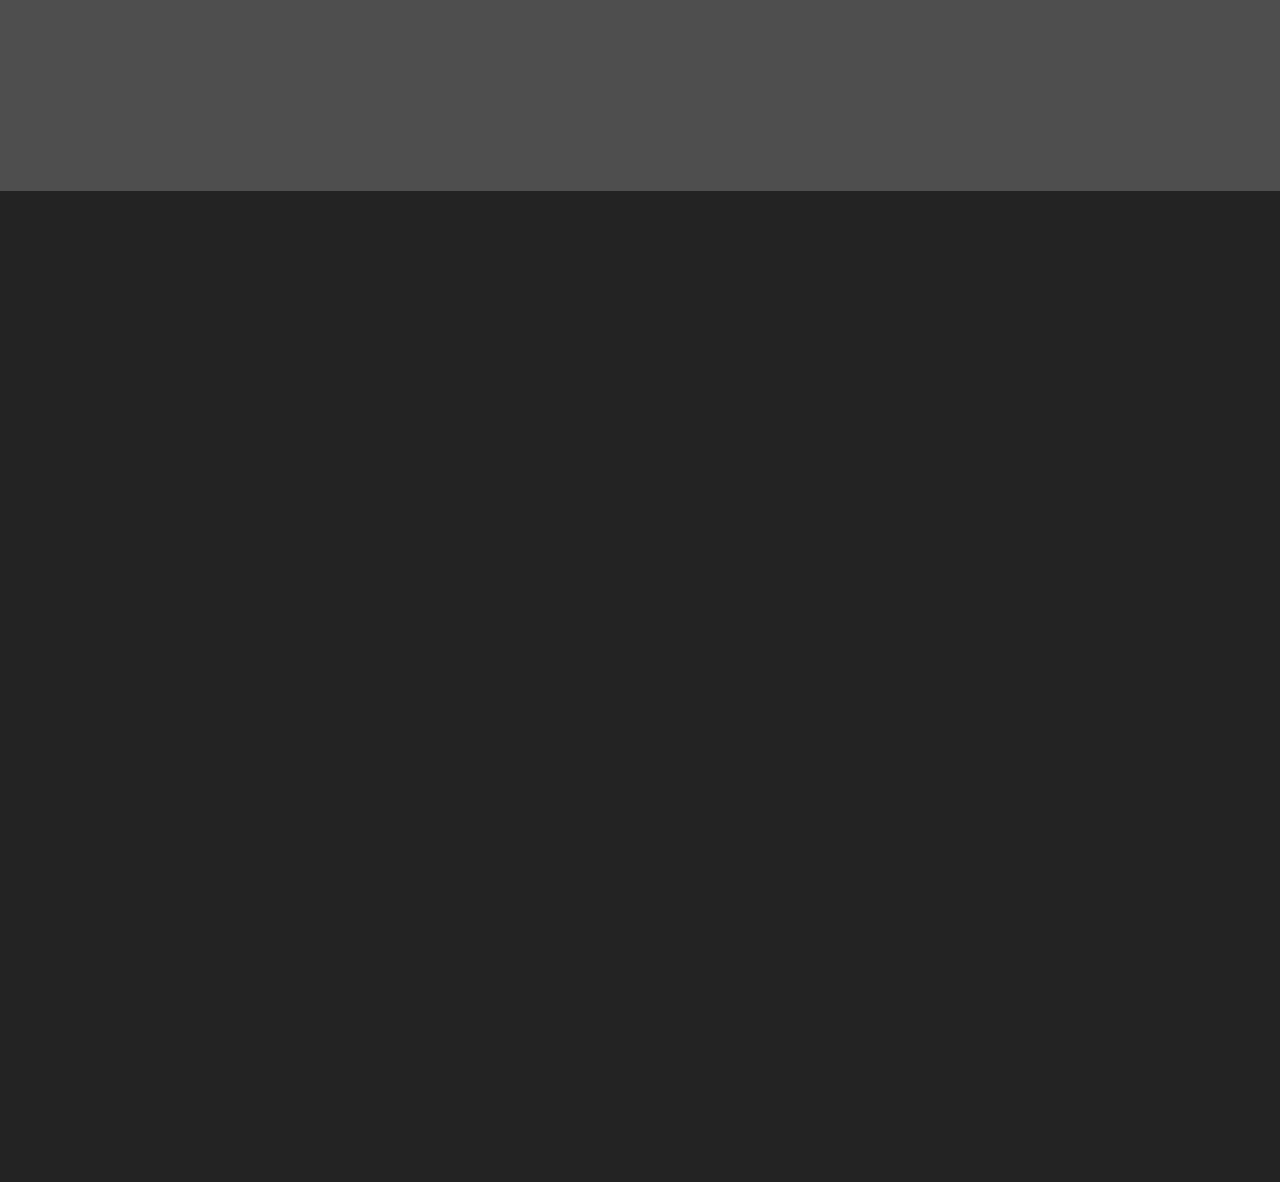
==== commit c94aafe9: "create github pages" ====
--- a/index.html
+++ b/index.html
@@ -51,7 +51,7 @@
 
 </section>
 
-<section class="engine"><a href="https://mobirise.co/b">free web site creator</a></section><section class="mbr-section mbr-section-hero mbr-section-full mbr-section-with-arrow mbr-parallax-background mbr-after-navbar" id="header1-3b" data-rv-view="0" style="background-image: url(assets/images/background-banner-1320x880.png);">
+<section class="engine"><a href="https://mobirise.co/p">bootstrap navbar</a></section><section class="mbr-section mbr-section-hero mbr-section-full mbr-section-with-arrow mbr-parallax-background mbr-after-navbar" id="header1-3b" data-rv-view="0" style="background-image: url(assets/images/background-banner-1320x880.png);">
 
     <div class="mbr-overlay" style="opacity: 0.4; background-color: rgb(0, 0, 0);"></div>
 
@@ -62,7 +62,7 @@
                 <div class="mbr-section col-md-10 col-md-offset-1 text-xs-center">
 
                     <h1 class="mbr-section-title display-1"><br><br><br>Aian &amp; Megha</h1>
-                    <p class="mbr-section-lead lead"><strong>June 16, 2018<br></strong>Pearl Banquets<br>Roselle, IL<br></p>
+                    <p class="mbr-section-lead lead"><strong>June 16, 2018<br></strong>Pearl Banquets<br>Roselle, IL<br><br>Please stay tuned the day of the wedding for a live stream for all our friends and families abroad who could not attend the wedding in person</p>
                     <div class="mbr-section-btn"> <a class="btn btn-lg btn-primary" href="http://aianmegha.rsvpify.com">RSVP HERE<br></a>   </div>
                 </div>
             </div>
@@ -228,7 +228,7 @@
                   <h3 class="mbr-section-title display-2">Holiday Inn <br>Express &amp; Suites <br>Chicago West-Roselle</h3>
                   <div class="lead">
 
-                    <p>1490 W. Lake Street<br>Roselle, Illinois 60172 <br>Ph: (630) 351-0101<br><br><strong>To &nbsp;book, please use Group Code: <em>AMW</em></strong><strong><em><br></em></strong>(Aian Megha Wedding)<br><br>Double Queen Room (2 x Queen beds): $109+tax<br>Double Queen Suite (2 x Queen beds, 1 sofa bed): $119+tax<br>Family Suite (1 x King bed, 2 x twin beds): $119+tax<br><br>All rooms have TV, fridge, microwave, and complimentary breakfast!</p>
+                    <p>1490 W. Lake Street<br>Roselle, Illinois 60172 <br>Ph: (630) 351-0101<br><br><strong>To &nbsp;book, please use Group Code: <em>AMW</em></strong><strong><em><br></em></strong>(Aian Megha Wedding)<br>If you're having any problems, please call the hotel directly.<br><br>Also those attending from out of town, the hotel does offer a shuttle service from O'Hare International Airport (ORD) on weekdays, but you must call and book a reservation at least a week or 2 in advance!<br><br>All rooms have TV, fridge, microwave, and complimentary breakfast!</p>
 
                   </div>
 
@@ -291,7 +291,7 @@
 
     <div class="container">
         <h3 class="mbr-section-title display-2">The Proposal</h3>
-        <div class="lead"><p><strong>Aian proposed to Megha on November 11, 2016.&nbsp;<br></strong><span style="font-size: 1.07rem;">Megha's birthday was the following week therefore Aian planned a surprise birthday party for all of Megha's friends and family at RAM Restaurant and Brewery in suburban Schaumburg. &nbsp;It was a surprise therefore Megha was not aware of this event.&nbsp;</span></p><p><span style="font-size: 1.07rem;">That same night, their friend Piyali invited them to a banquet (through her work) that was said to be taking place in the evening at the Navy Pier Grand &nbsp;Ballroom. &nbsp;Megha, Aian, and Piyali arrived at Navy Pier an hour before the start of the banquet and they decided to take a ride on the ferris wheel because it was a cold and windy evening. &nbsp;Megha was immediately suspicious since Aian bought the ferris wheel tickets without conferring with her first. &nbsp; Many selfies and Snapchats were taken as they enjoyed the amazing Chicago skyline and the comfort of being inside a heated enclosure. &nbsp;Little did Megha know that her brother, Darp, Aian's sister, Ahona, and a few of her closest friends were hiding in the bushes down below freezing for the past hour. &nbsp;After the ferris wheel ride, Piyali received a phone call and randomly walked away. &nbsp;Megha was genuinely confused as to where she disappeared off to. &nbsp;Aian walked over to a nearby light pole and seemingly out of nowhere, picked up a ukulele . &nbsp;After singing a short song, he got down on one knee and asked the most important question he had ever asked. &nbsp;Megha responded, as anyone might expect, with a very loud..."I KNEW IT!" &nbsp;Eventually she did get around to saying yes as the hiding and shivering siblings and friends appeared out of the bushes. &nbsp;By this time, it was obvious that the banquet was all a ploy to get her to Navy Pier. &nbsp;Pictures were taken and then they all had a nice dinner at Il Porcellino before heading to the suburbs, where Megha thought her parents and cousins were waiting. &nbsp;Little did she know that there was another surprise coming and she wouldn't be the only one surprised.</span></p><p><span style="font-size: 1.07rem;">Fast forward an hour later, and her friends were anxiously waiting in Schaumburg for Megha to arrive at the restaurant. &nbsp;Due to traffic and some other quick stops, Aian and Megha were behind schedule. &nbsp;As they arrived at the restaurant, they were guided to the party room in the back. &nbsp;The doors opened and everyone yelled "SURPRISE!" &nbsp;Little did all the guests know, the surprise actually was for them. &nbsp;Megha, still confused, had to be told to show everyone her left hand. &nbsp;It took a few seconds for everyone to realize what had happened. &nbsp;(Plot twist: It wasn't a a birthday party.) &nbsp;To be fair, many guests had their suspicions. &nbsp;Many expected a proposal at the restaurant but no one expected Megha to walk in as an engaged woman. &nbsp;After the surprise, cake was cut, pictures were taken, liquor was consumed, and the shock of being engaged was finally starting to settle in.</span></p><p><span style="font-size: 1.07rem;">Over the next few months, wedding planning was in full swing and eventually, the wedding venue and date were set. &nbsp;<br></span><span style="font-size: 1.07rem;">June 16, 2018 at Pearl Banquets in Roselle. &nbsp;The rest of their story is yet to be written...</span></p></div>
+        <div class="lead"><p><strong>Aian proposed to Megha on November 11, 2016.&nbsp;<br></strong><span style="font-size: 1.07rem;">Megha's birthday was the following week therefore Aian planned a surprise birthday party for all of Megha's friends and family at RAM Restaurant and Brewery in suburban Schaumburg. &nbsp;It was a surprise therefore Megha was not aware of this event.&nbsp;</span></p><p><span style="font-size: 1.07rem;">That same night, their friend Piyali invited them to a banquet (through her work) that was said to be taking place in the evening at the Navy Pier Grand &nbsp;Ballroom. &nbsp;Megha, Aian, and Piyali arrived at Navy Pier an hour before the start of the banquet and they decided to take a ride on the ferris wheel because it was a cold and windy evening. &nbsp;Megha was immediately suspicious since Aian bought the ferris wheel tickets without conferring with her first. &nbsp; Many selfies and Snapchats were taken as they enjoyed the amazing Chicago skyline and the comfort of being inside a heated enclosure. &nbsp;Little did Megha know that her brother, Darp, Aian's sister, Ahona, and a few of her closest friends were hiding in the bushes down below freezing for the past hour. &nbsp;After the ferris wheel ride, Piyali received a phone call and randomly walked away. &nbsp;Megha was genuinely confused as to where she disappeared off to. &nbsp;Aian walked over to a nearby light pole and seemingly out of nowhere, picked up a ukulele . &nbsp;He started singing 'Can't Help Falling in Love' (originally by Elvis Presley. &nbsp;He then got down on one knee and asked the most important question he had ever asked. &nbsp;Megha responded, as anyone might expect, with a very loud..."I KNEW IT!" &nbsp;Eventually she did get around to saying yes as the hiding and shivering siblings and friends appeared out of the bushes. &nbsp;By this time, it was obvious that the banquet was all a ploy to get her to Navy Pier. &nbsp;Pictures were taken and then they all had a nice dinner at Il Porcellino before heading to the suburbs, where Megha thought her parents and cousins were waiting. &nbsp;Little did she know that there was another surprise coming and she wouldn't be the only one surprised.</span></p><p><span style="font-size: 1.07rem;">Fast forward an hour later, and her friends were anxiously waiting in Schaumburg for Megha to arrive at the restaurant. &nbsp;Due to traffic and some other quick stops, Aian and Megha were behind schedule. &nbsp;As they arrived at the restaurant, they were guided to the party room in the back. &nbsp;The doors opened and everyone yelled "SURPRISE!" &nbsp;Little did all the guests know, the surprise actually was for them. &nbsp;Megha, still confused, had to be told to show everyone her left hand. &nbsp;It took a few seconds for everyone to realize what had happened. &nbsp;(Plot twist: It wasn't a a birthday party.) &nbsp;To be fair, many guests had their suspicions. &nbsp;Many expected a proposal at the restaurant but no one expected Megha to walk in as an engaged woman. &nbsp;After the surprise, cake was cut, pictures were taken, liquor was consumed, and the shock of being engaged was finally starting to settle in.</span></p><p><span style="font-size: 1.07rem;">Over the next few months, wedding planning was in full swing and eventually, the wedding venue and date were set. &nbsp;<br></span><span style="font-size: 1.07rem;">June 16, 2018 at Pearl Banquets in Roselle. &nbsp;The rest of their story is yet to be written...</span></p></div>
     </div>
 
 </section>
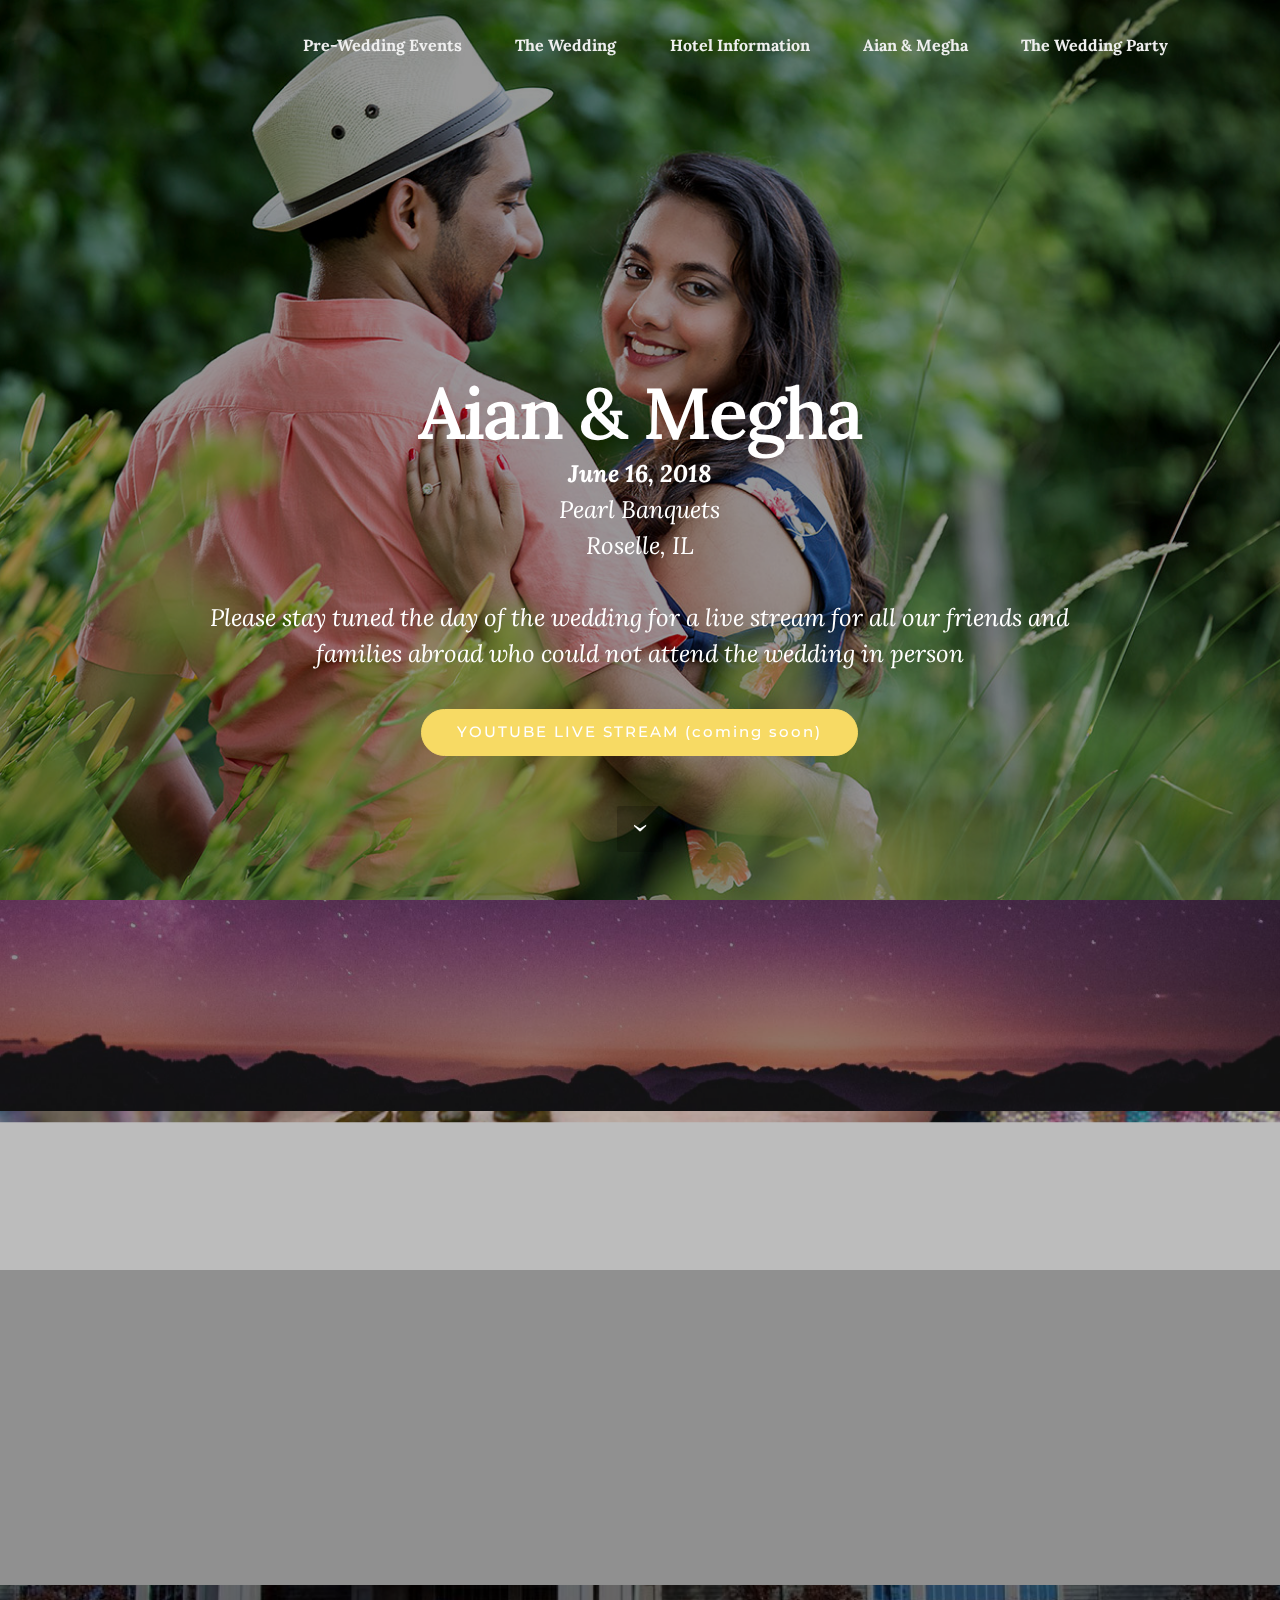
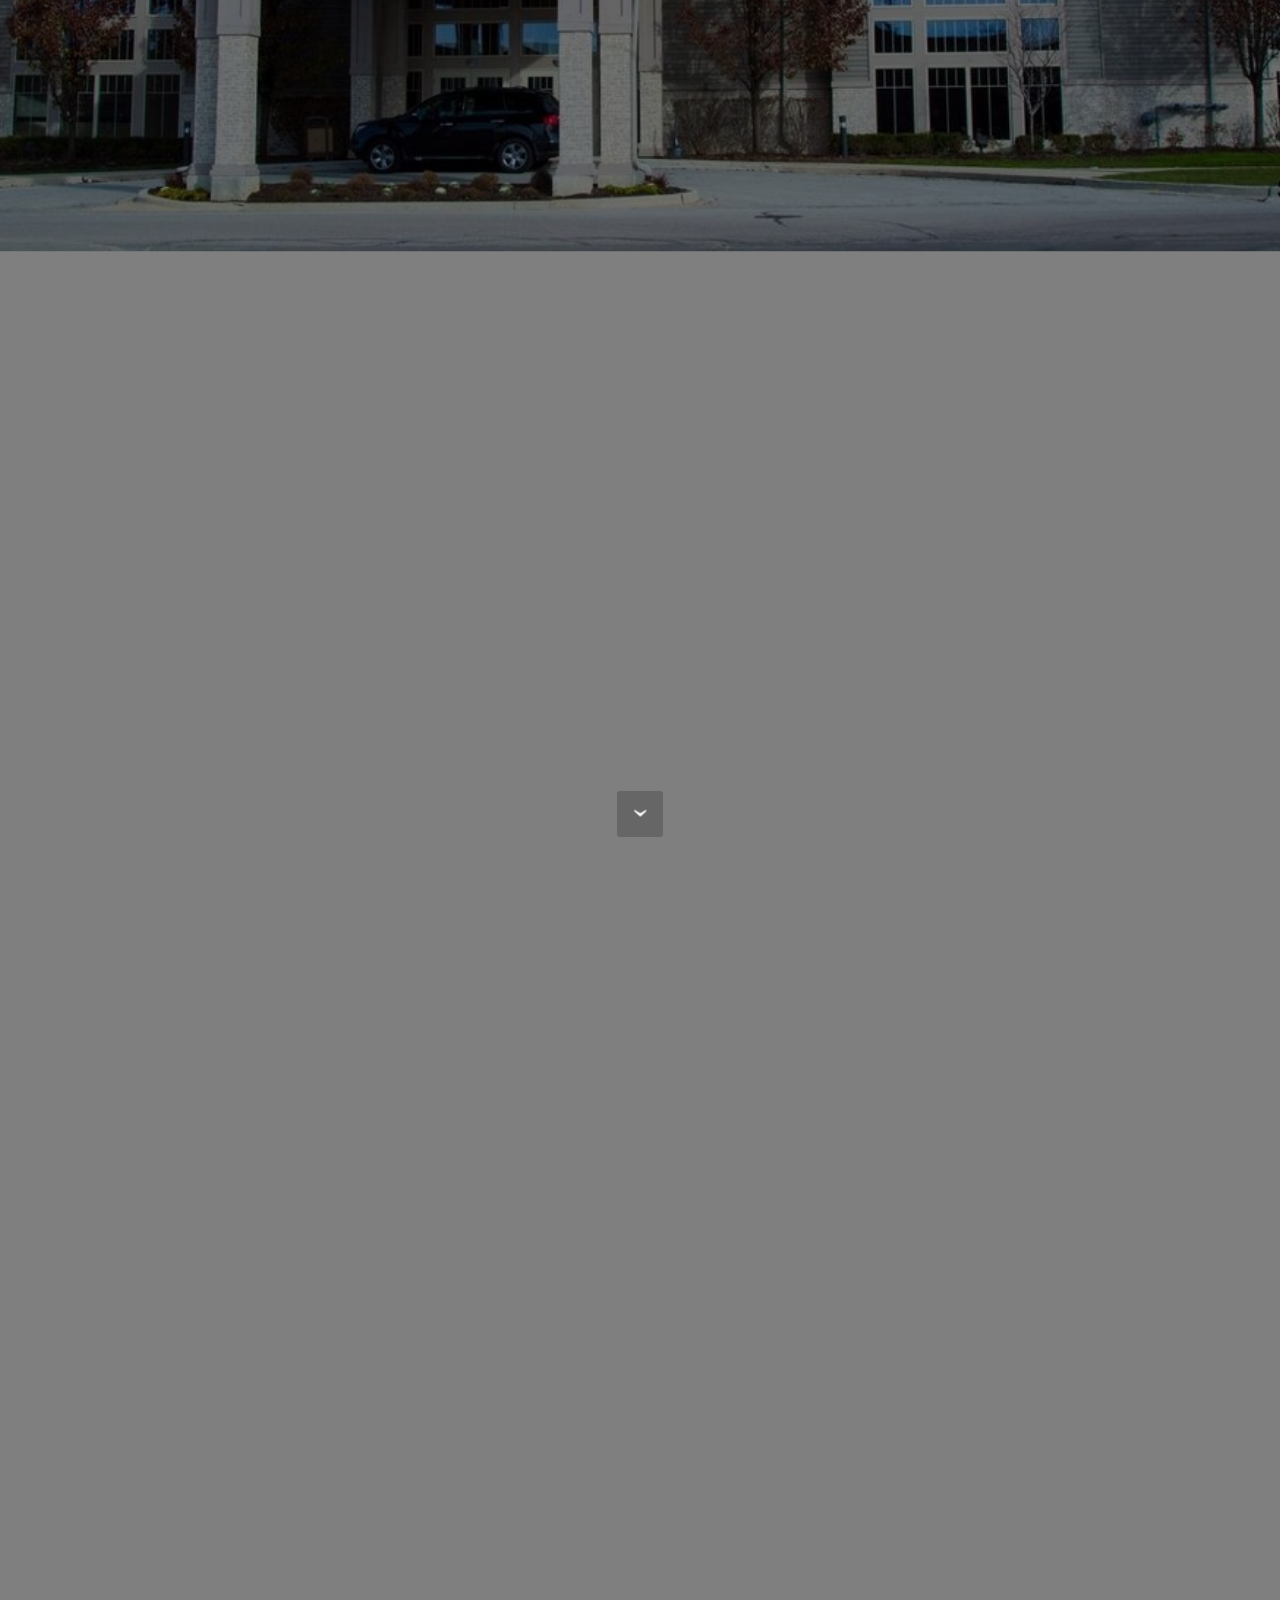
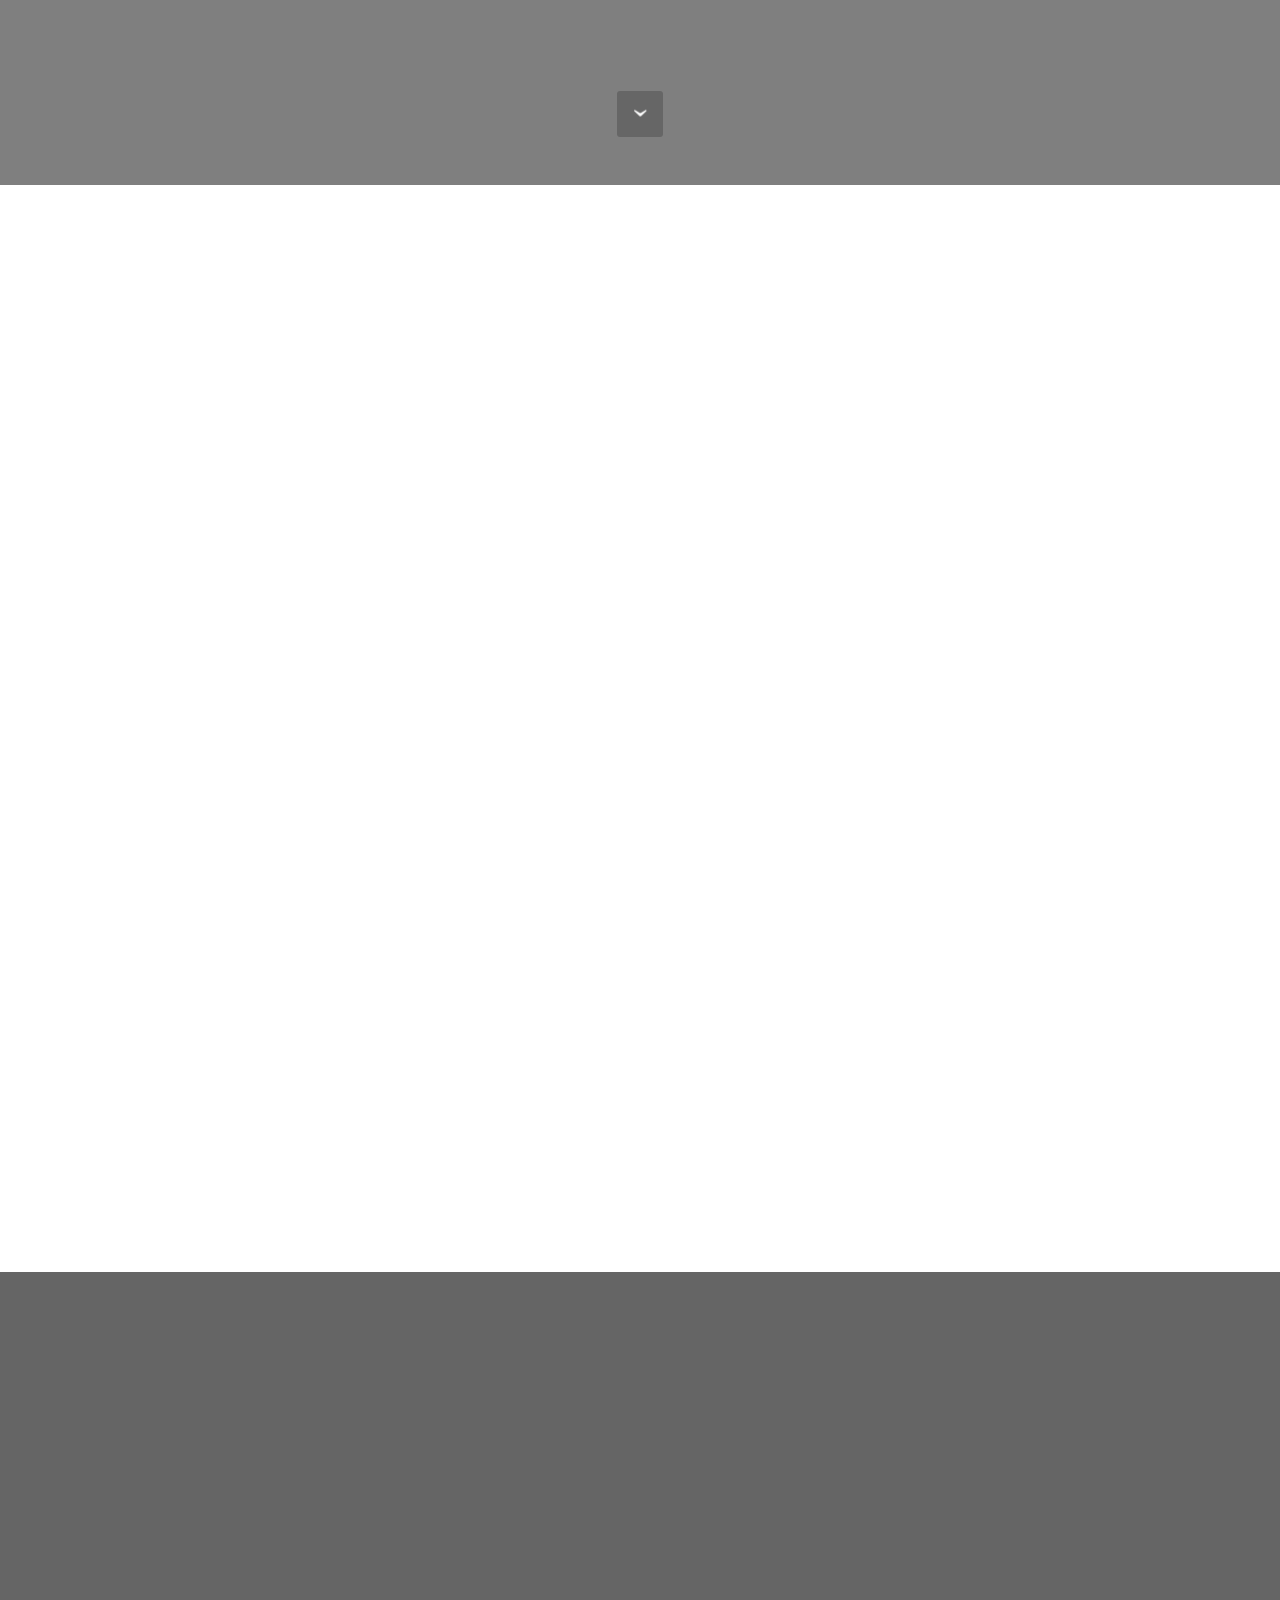
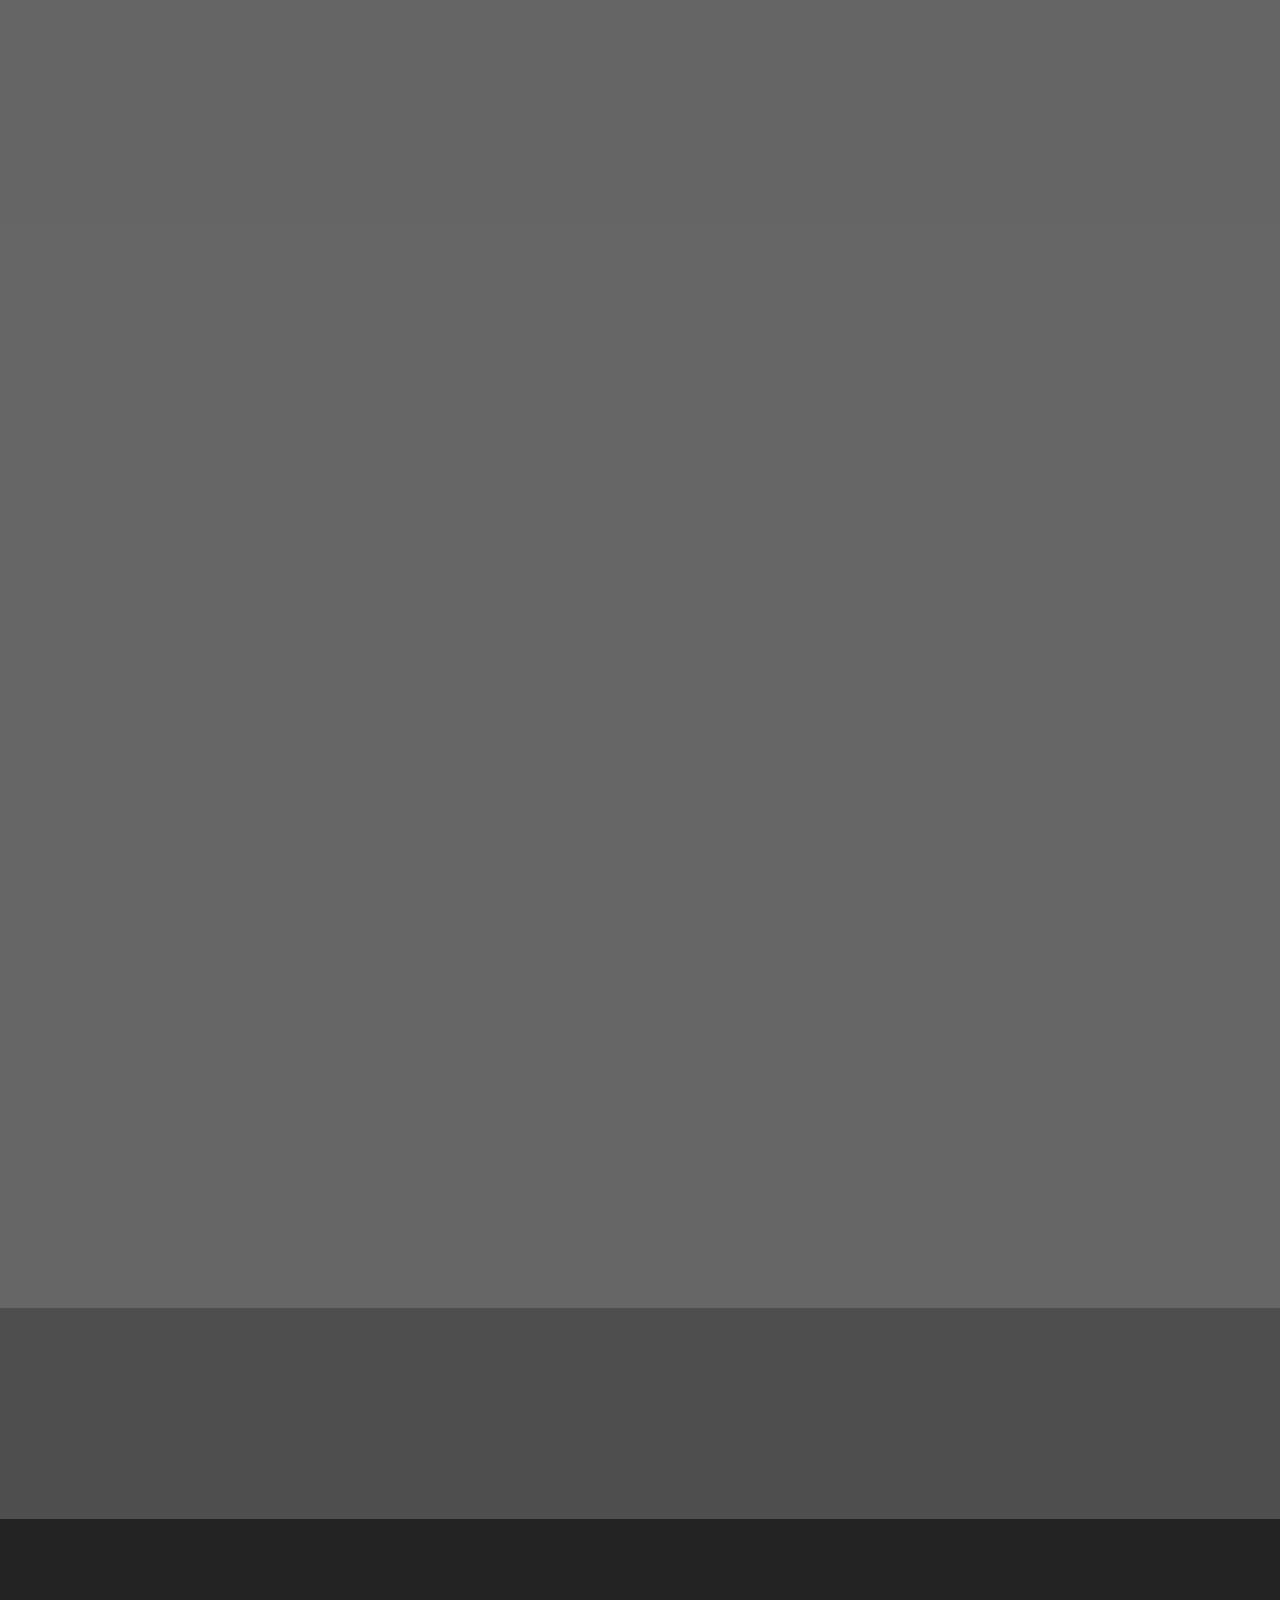
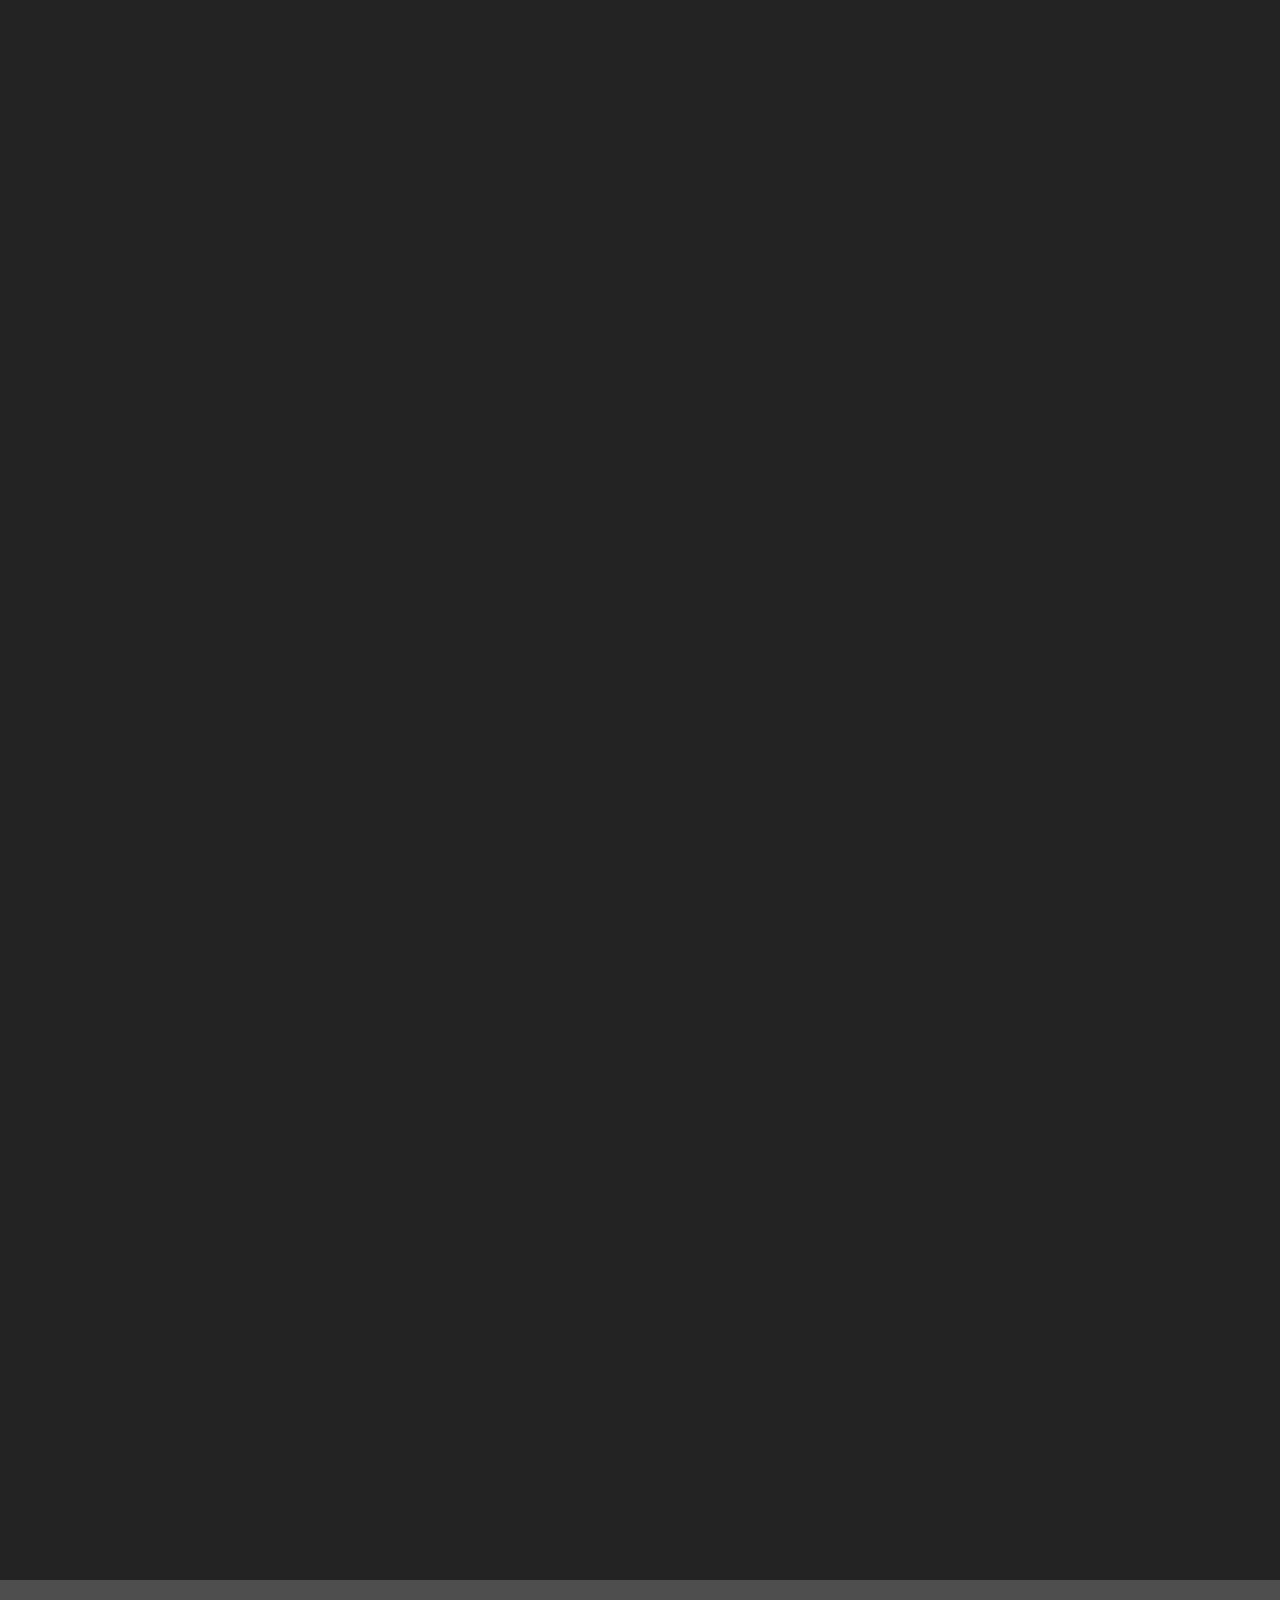
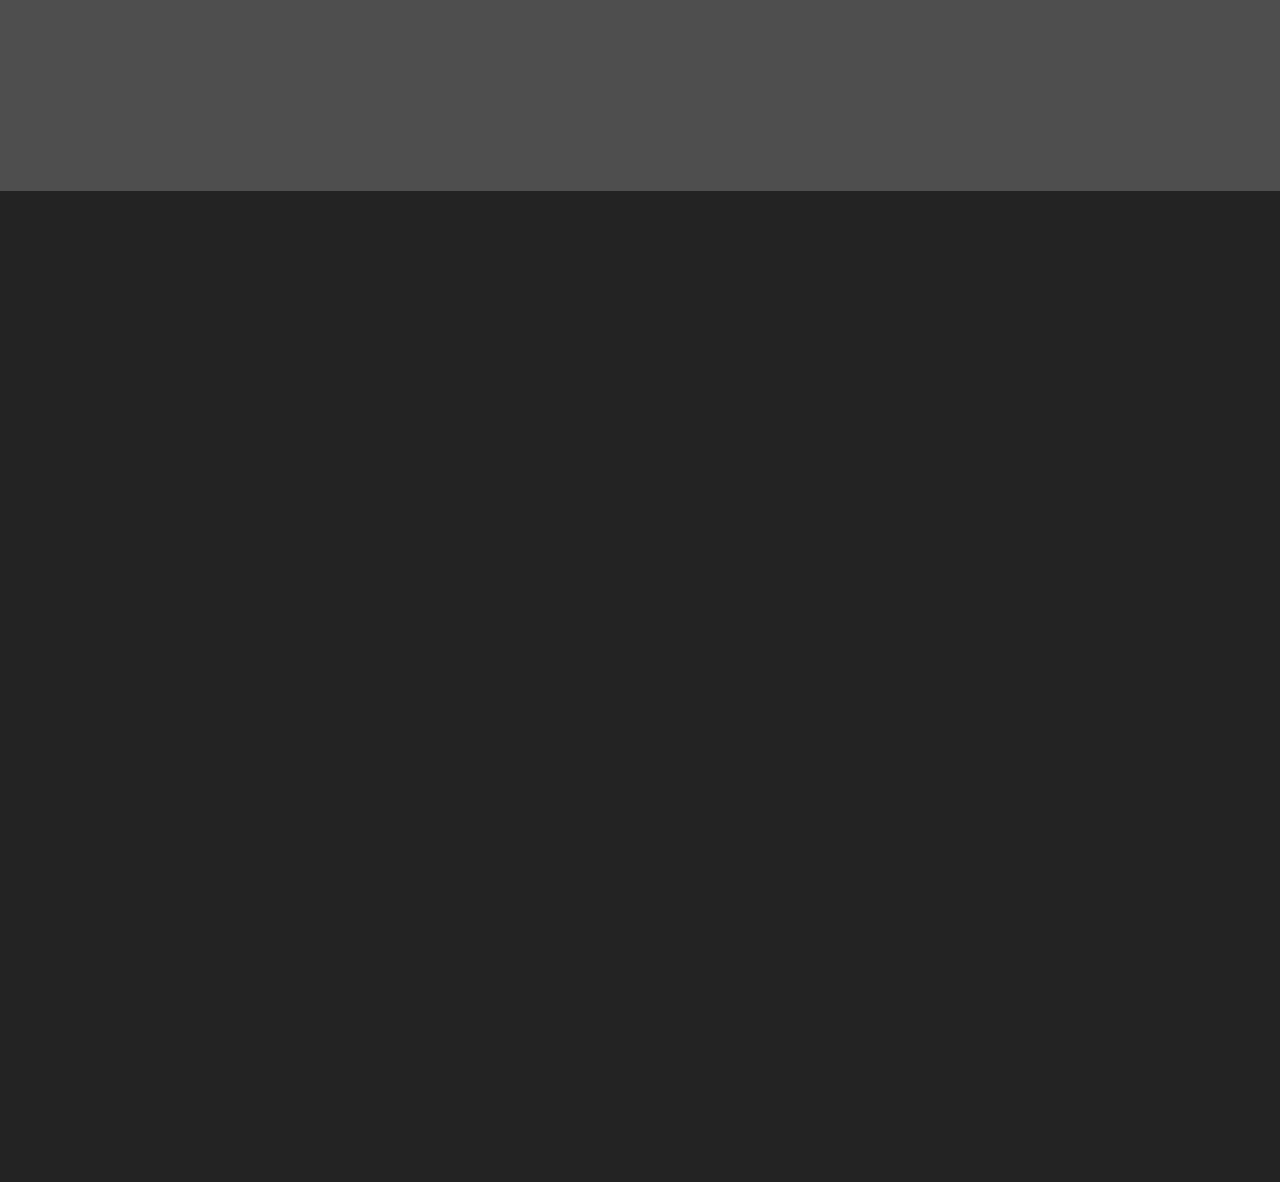
==== commit 25d8e7c2: "create github pages" ====
--- a/index.html
+++ b/index.html
@@ -38,7 +38,7 @@
                         <div class="hamburger-icon"></div>
                     </button>
 
-                    <ul class="nav-dropdown collapse pull-xs-right nav navbar-nav navbar-toggleable-sm" id="exCollapsingNavbar"><li class="nav-item"><a class="nav-link link" href="https://mobirise.com/"></a></li><li class="nav-item"><a class="nav-link link" href="http://aianmegha.rsvpify.com" aria-expanded="false">RSVP<br></a></li><li class="nav-item dropdown"><a class="nav-link link" href="welcome.html#msg-box8-2s" aria-expanded="false">Pre-Wedding Events</a></li><li class="nav-item dropdown"><a class="nav-link link" href="welcome.html#header1-2w" aria-expanded="false">The Wedding</a></li><li class="nav-item"><a class="nav-link link" href="welcome.html#msg-box5-2z" aria-expanded="false">Hotel Information</a></li><li class="nav-item"><a class="nav-link link" href="index.html#msg-box5-38">Aian &amp; Megha</a></li><li class="nav-item"><a class="nav-link link" href="welcome.html#msg-box8-n">The Wedding Party</a></li></ul>
+                    <ul class="nav-dropdown collapse pull-xs-right nav navbar-nav navbar-toggleable-sm" id="exCollapsingNavbar"><li class="nav-item"><a class="nav-link link" href="https://mobirise.com/"></a></li><li class="nav-item dropdown"><a class="nav-link link" href="welcome.html#msg-box8-2s" aria-expanded="false">Pre-Wedding Events</a></li><li class="nav-item dropdown"><a class="nav-link link" href="welcome.html#header1-2w" aria-expanded="false">The Wedding</a></li><li class="nav-item"><a class="nav-link link" href="welcome.html#msg-box5-2z" aria-expanded="false">Hotel Information</a></li><li class="nav-item"><a class="nav-link link" href="index.html#msg-box5-38">Aian &amp; Megha</a></li><li class="nav-item"><a class="nav-link link" href="welcome.html#msg-box8-n">The Wedding Party</a></li></ul>
                     <button hidden="" class="navbar-toggler navbar-close" type="button" data-toggle="collapse" data-target="#exCollapsingNavbar">
                         <div class="close-icon"></div>
                     </button>
@@ -51,7 +51,7 @@
 
 </section>
 
-<section class="engine"><a href="https://mobirise.co/p">bootstrap navbar</a></section><section class="mbr-section mbr-section-hero mbr-section-full mbr-section-with-arrow mbr-parallax-background mbr-after-navbar" id="header1-3b" data-rv-view="0" style="background-image: url(assets/images/background-banner-1320x880.png);">
+<section class="engine"><a href="https://mobirise.co/j">how to design your own website</a></section><section class="mbr-section mbr-section-hero mbr-section-full mbr-section-with-arrow mbr-parallax-background mbr-after-navbar" id="header1-3b" data-rv-view="0" style="background-image: url(assets/images/background-banner-1320x880.png);">
 
     <div class="mbr-overlay" style="opacity: 0.4; background-color: rgb(0, 0, 0);"></div>
 
@@ -63,7 +63,7 @@
 
                     <h1 class="mbr-section-title display-1"><br><br><br>Aian &amp; Megha</h1>
                     <p class="mbr-section-lead lead"><strong>June 16, 2018<br></strong>Pearl Banquets<br>Roselle, IL<br><br>Please stay tuned the day of the wedding for a live stream for all our friends and families abroad who could not attend the wedding in person</p>
-                    <div class="mbr-section-btn"> <a class="btn btn-lg btn-primary" href="http://aianmegha.rsvpify.com">RSVP HERE<br></a>   </div>
+                    <div class="mbr-section-btn"> <a class="btn btn-lg btn-primary" href="https://www.youtube.com/channel/UCD5e2evD45DjRbT6jQ1wLfg/videos">YOUTUBE LIVE STREAM (coming soon)<br></a>    </div>
                 </div>
             </div>
         </div>
@@ -228,7 +228,7 @@
                   <h3 class="mbr-section-title display-2">Holiday Inn <br>Express &amp; Suites <br>Chicago West-Roselle</h3>
                   <div class="lead">
 
-                    <p>1490 W. Lake Street<br>Roselle, Illinois 60172 <br>Ph: (630) 351-0101<br><br><strong>To &nbsp;book, please use Group Code: <em>AMW</em></strong><strong><em><br></em></strong>(Aian Megha Wedding)<br>If you're having any problems, please call the hotel directly.<br><br>Also those attending from out of town, the hotel does offer a shuttle service from O'Hare International Airport (ORD) on weekdays, but you must call and book a reservation at least a week or 2 in advance!<br><br>All rooms have TV, fridge, microwave, and complimentary breakfast!</p>
+                    <p>1490 W. Lake Street<br>Roselle, Illinois 60172 <br>Ph: (630) 351-0101<br><br>The booking code for our wedding has expired but there should still be rooms available. &nbsp;Please contact the hotel directly and mention the Aian &amp; Megha Wedding and they should be able to help you!<br><br>Also for those attending from out of town, the hotel offers a shuttle service from O'Hare International Airport (ORD) on <em><strong>weekdays</strong></em>, but you must call and book a reservation at least a week or 2 in advance!<br><br>All rooms have TV, fridge, microwave, and complimentary breakfast!</p>
 
                   </div>
 
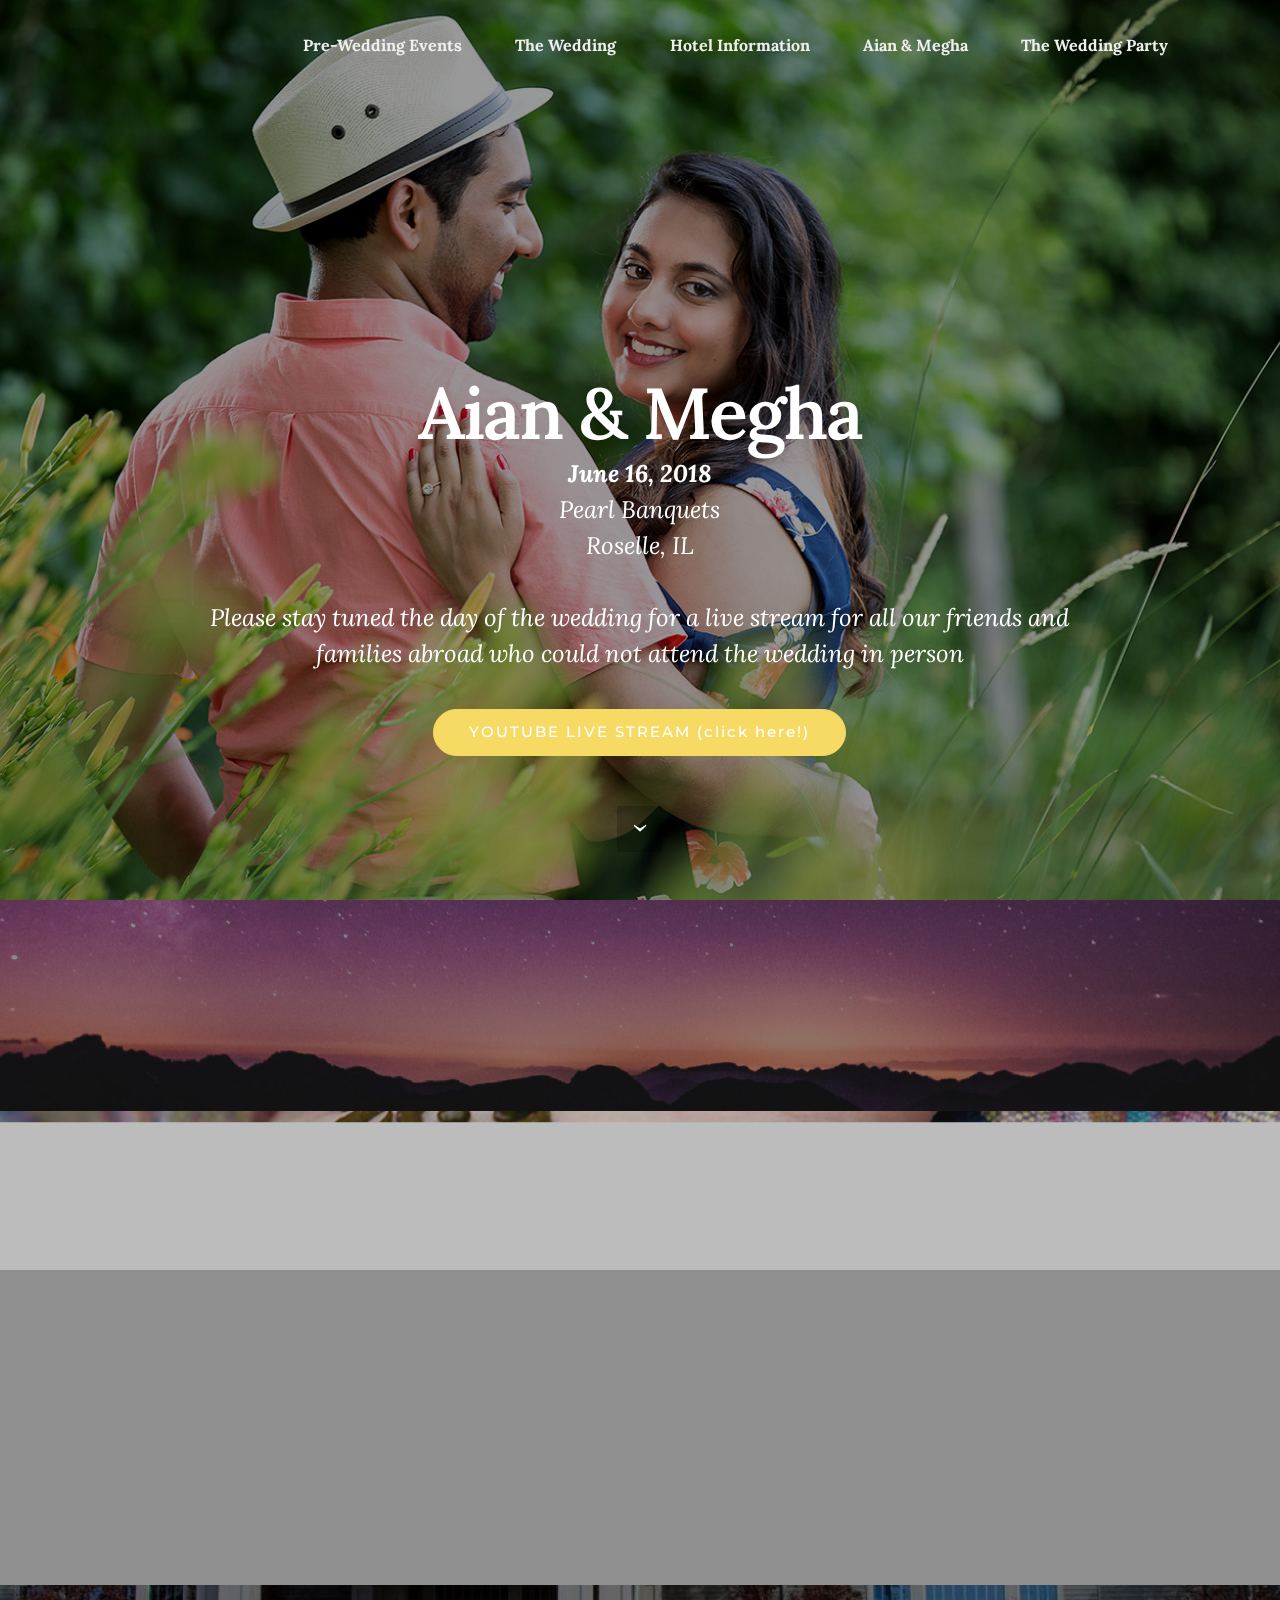
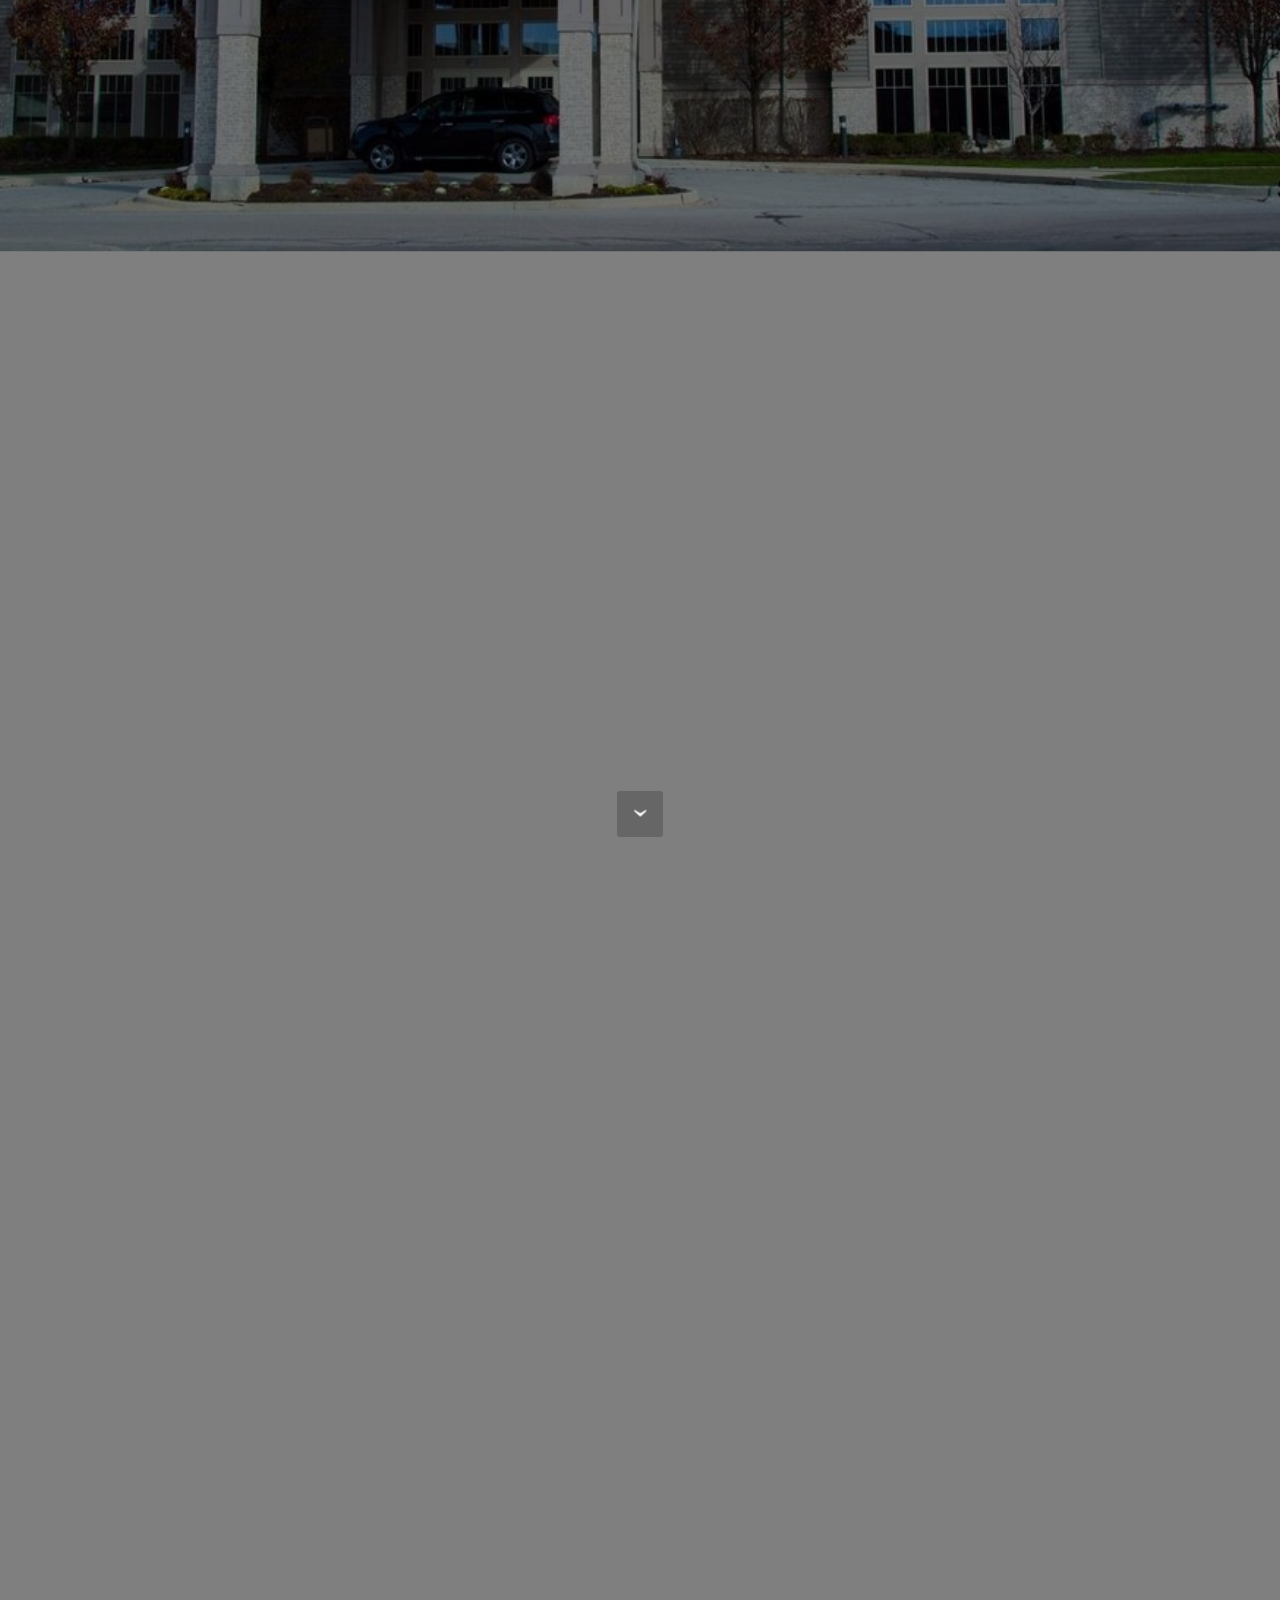
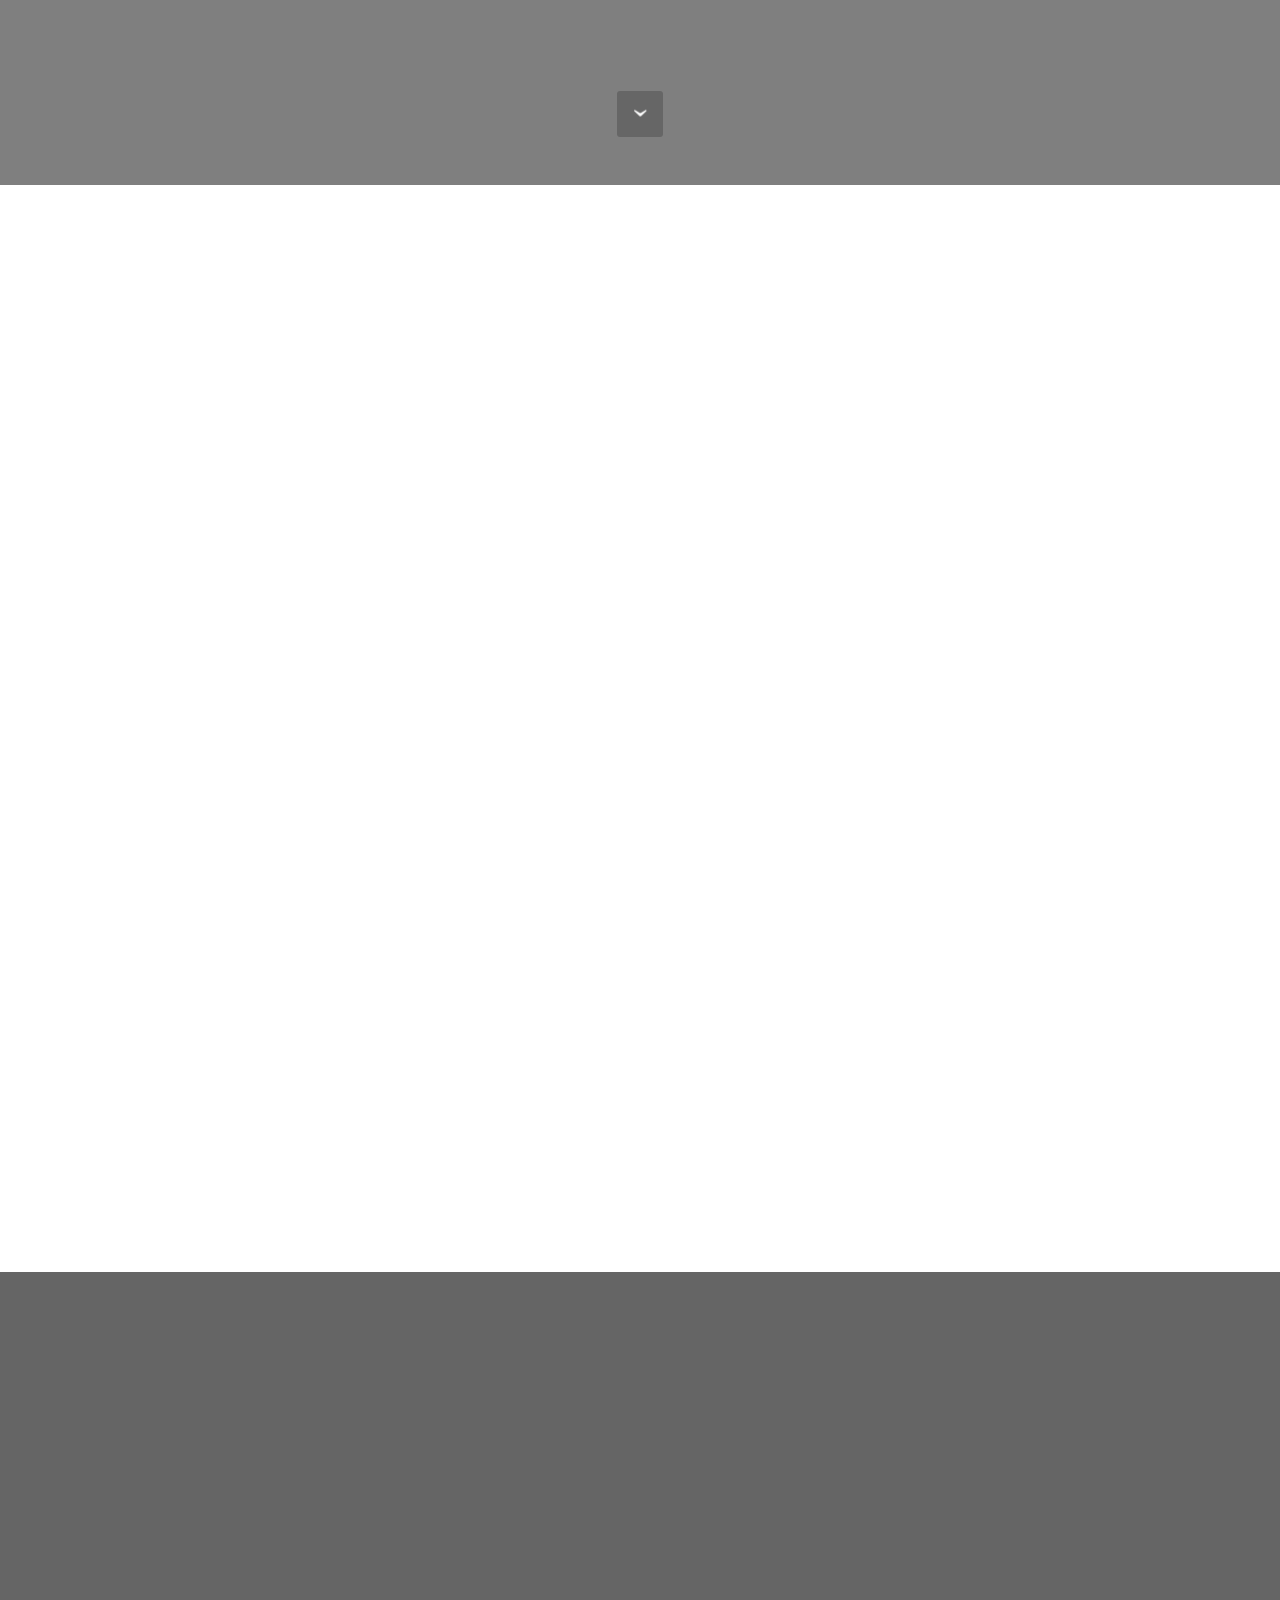
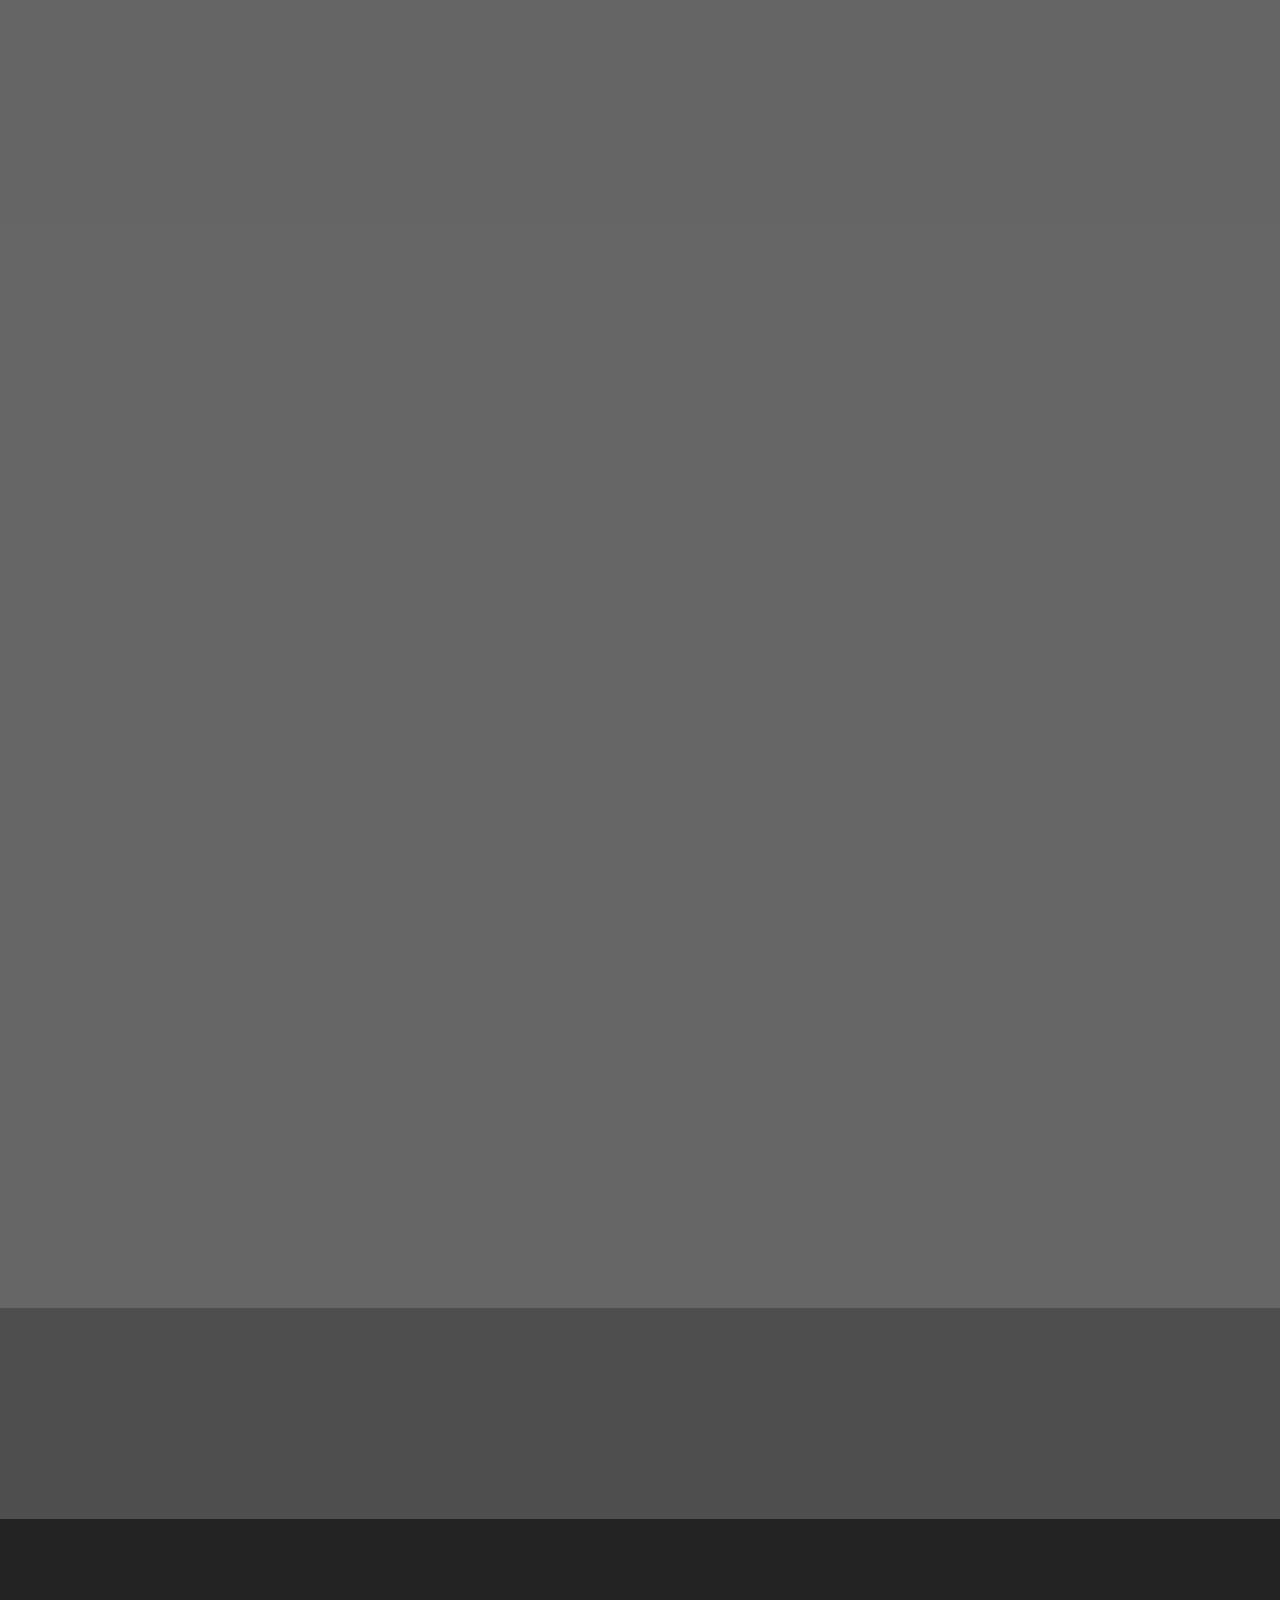
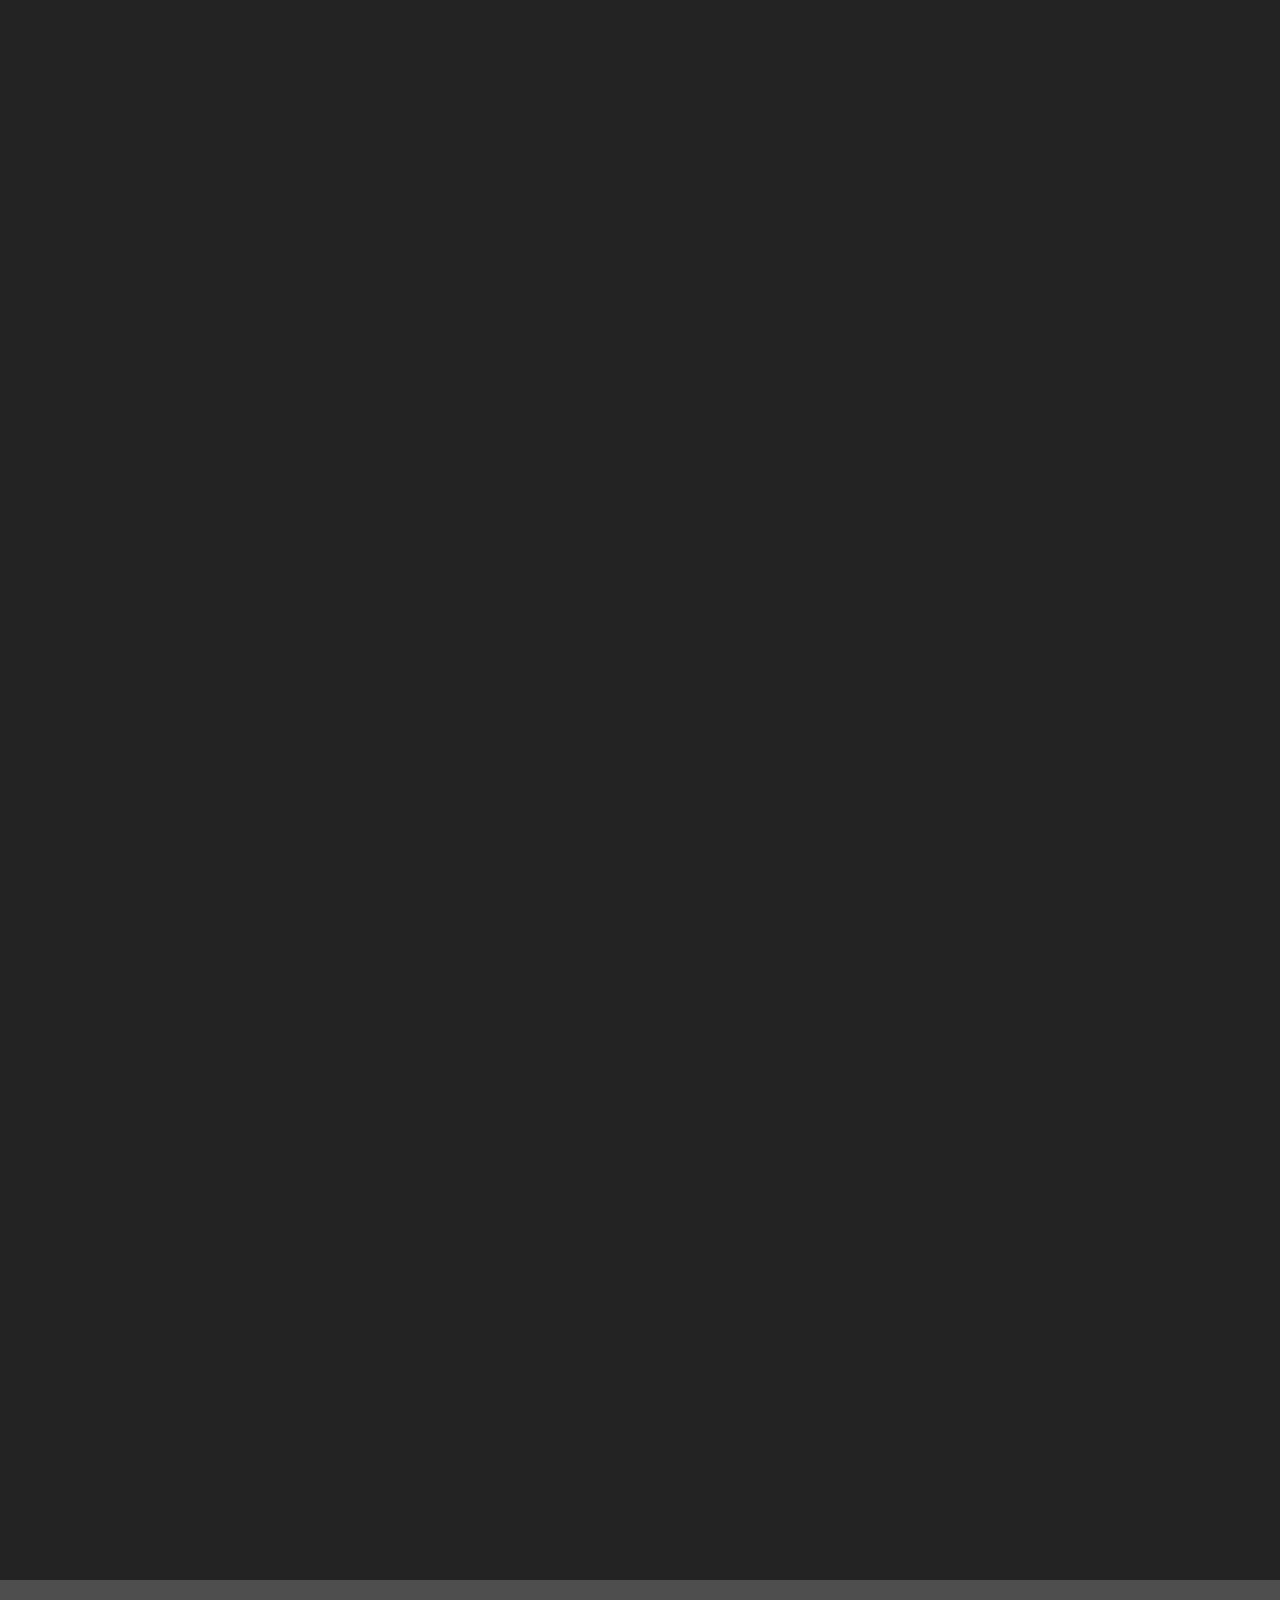
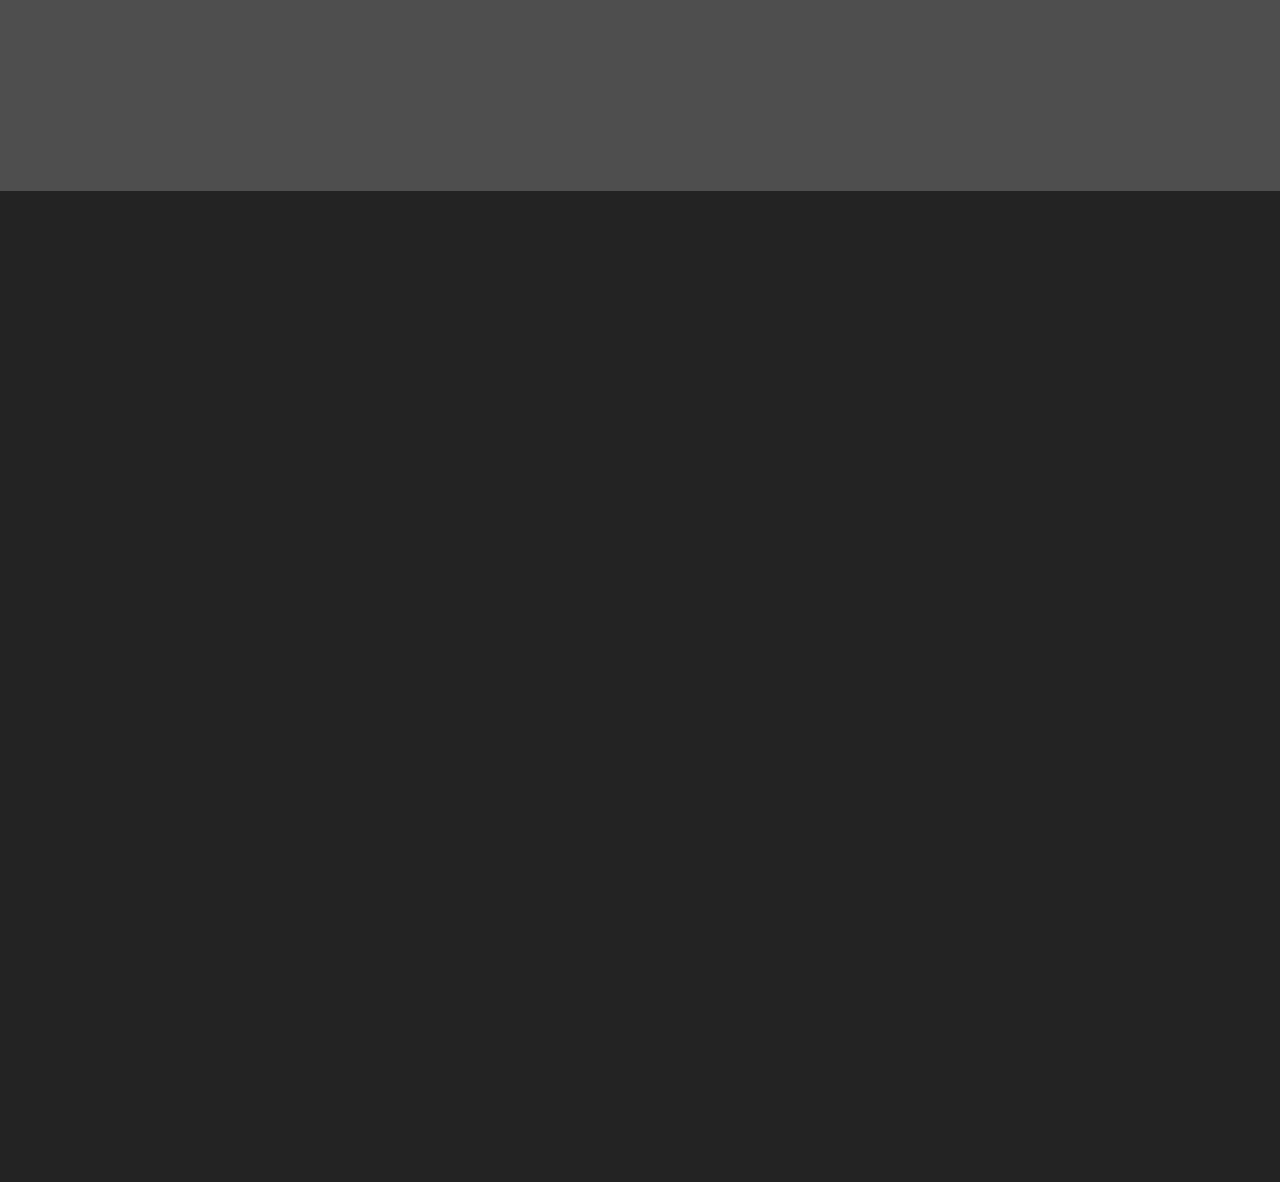
==== commit 975ad286: "create github pages" ====
--- a/index.html
+++ b/index.html
@@ -51,7 +51,7 @@
 
 </section>
 
-<section class="engine"><a href="https://mobirise.co/j">how to design your own website</a></section><section class="mbr-section mbr-section-hero mbr-section-full mbr-section-with-arrow mbr-parallax-background mbr-after-navbar" id="header1-3b" data-rv-view="0" style="background-image: url(assets/images/background-banner-1320x880.png);">
+<section class="engine"><a href="https://mobirise.co/p">bootstrap menu</a></section><section class="mbr-section mbr-section-hero mbr-section-full mbr-section-with-arrow mbr-parallax-background mbr-after-navbar" id="header1-3b" data-rv-view="0" style="background-image: url(assets/images/background-banner-1320x880.png);">
 
     <div class="mbr-overlay" style="opacity: 0.4; background-color: rgb(0, 0, 0);"></div>
 
@@ -63,7 +63,7 @@
 
                     <h1 class="mbr-section-title display-1"><br><br><br>Aian &amp; Megha</h1>
                     <p class="mbr-section-lead lead"><strong>June 16, 2018<br></strong>Pearl Banquets<br>Roselle, IL<br><br>Please stay tuned the day of the wedding for a live stream for all our friends and families abroad who could not attend the wedding in person</p>
-                    <div class="mbr-section-btn"> <a class="btn btn-lg btn-primary" href="https://www.youtube.com/channel/UCD5e2evD45DjRbT6jQ1wLfg/videos">YOUTUBE LIVE STREAM (coming soon)<br></a>    </div>
+                    <div class="mbr-section-btn"> <a class="btn btn-lg btn-primary" href="https://www.youtube.com/channel/UCD5e2evD45DjRbT6jQ1wLfg/live">YOUTUBE LIVE STREAM (click here!)<br></a>    </div>
                 </div>
             </div>
         </div>
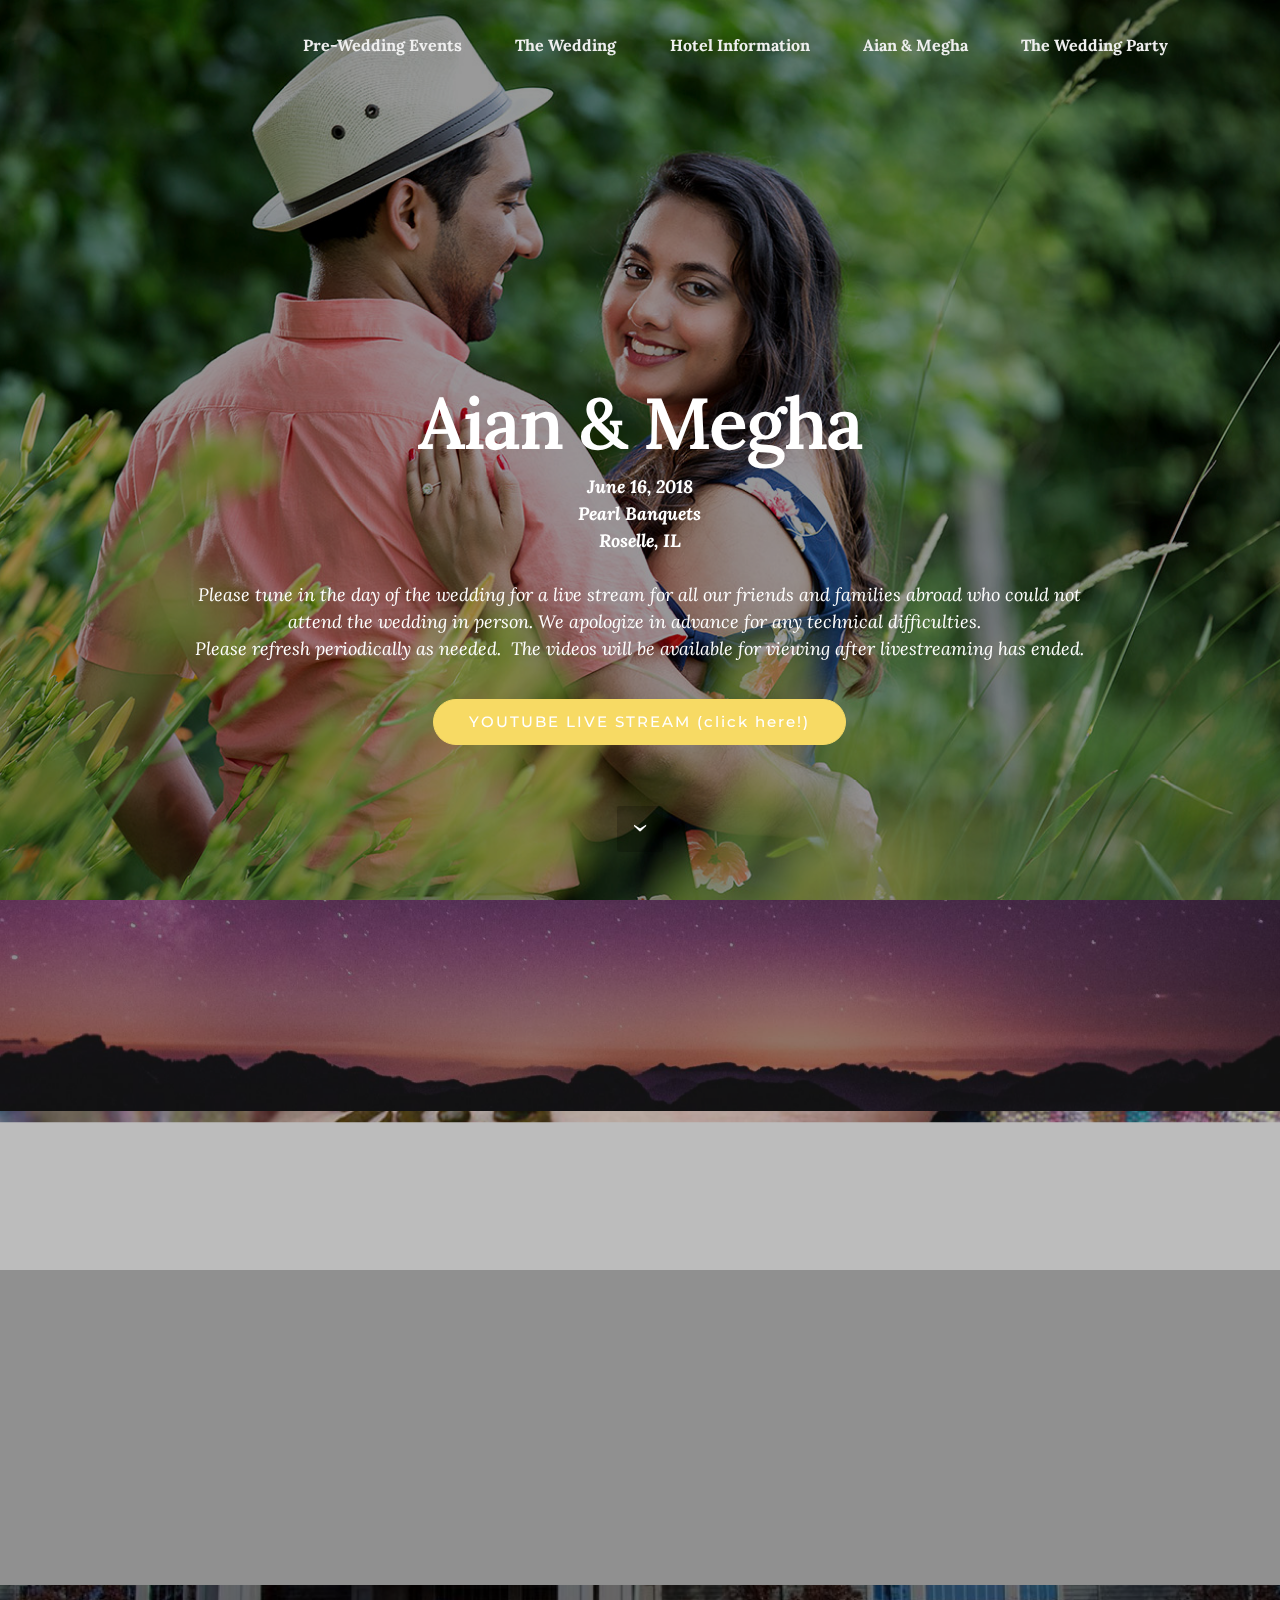
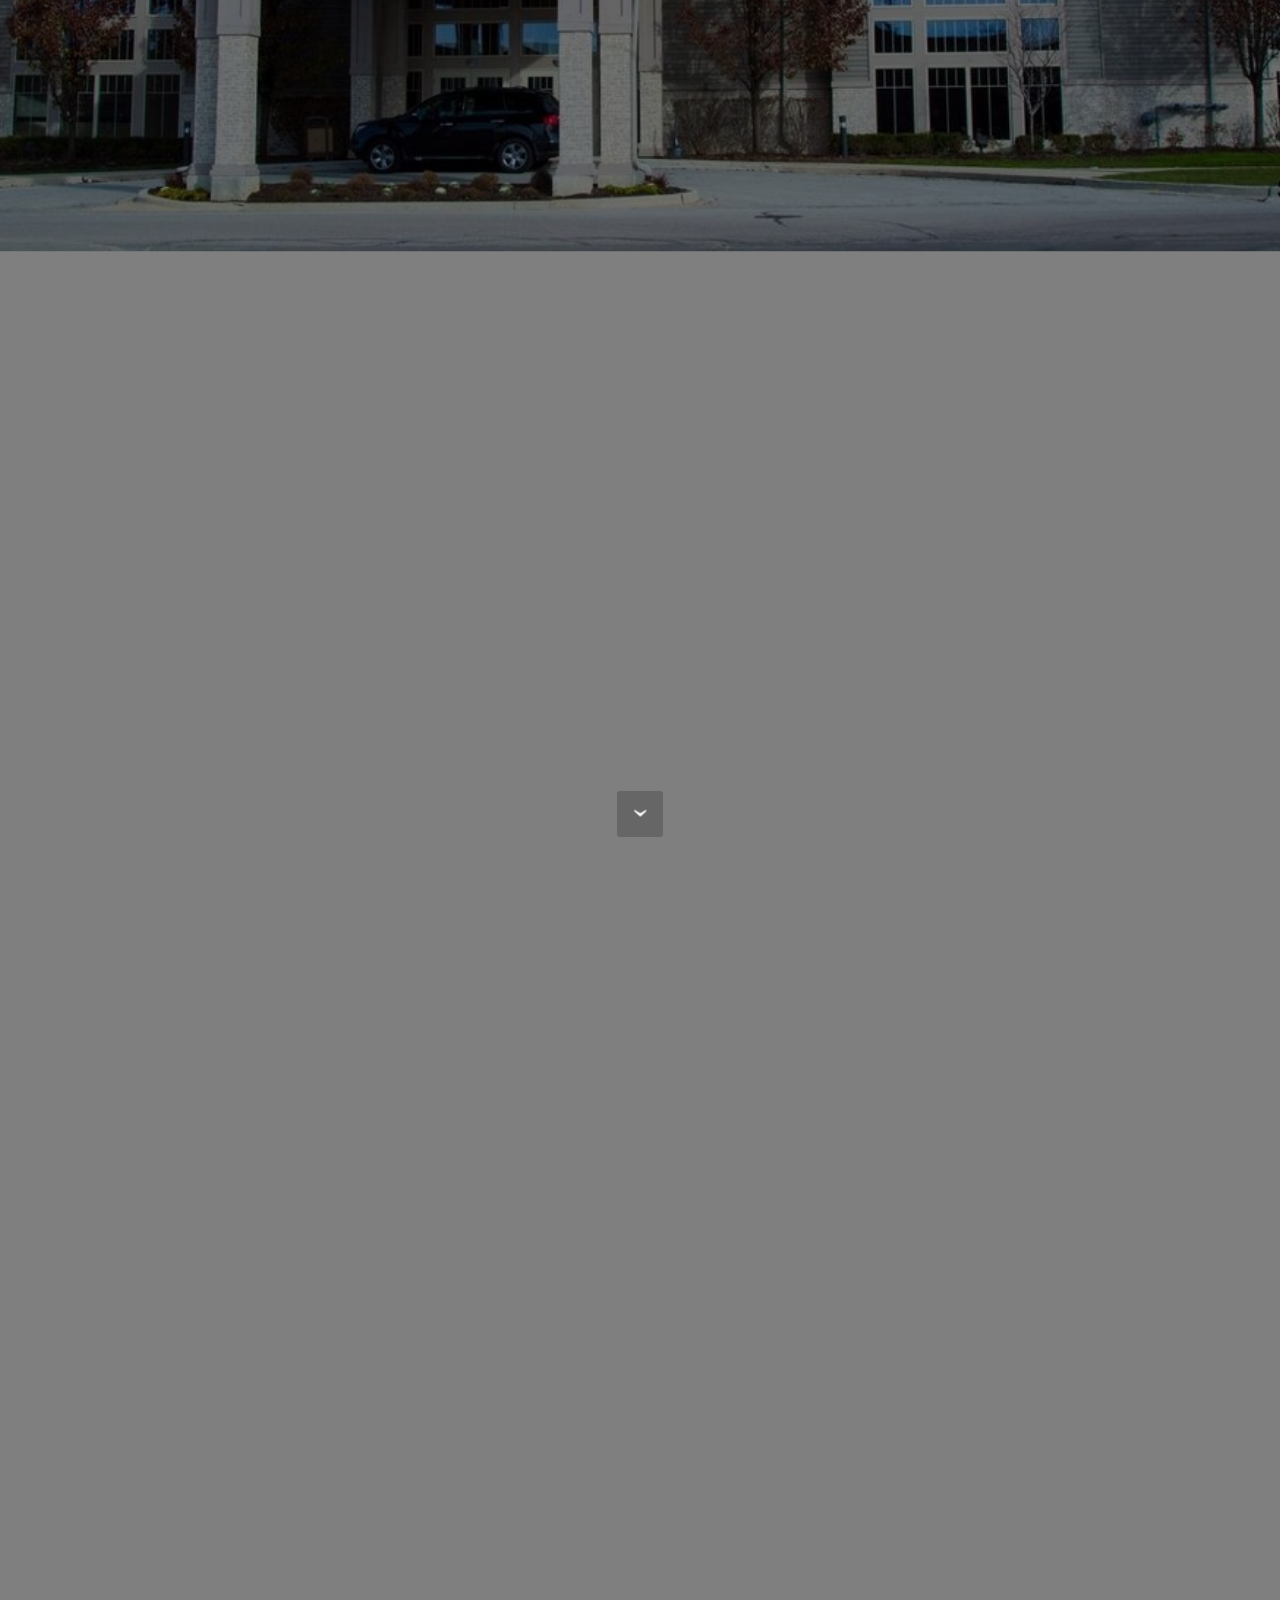
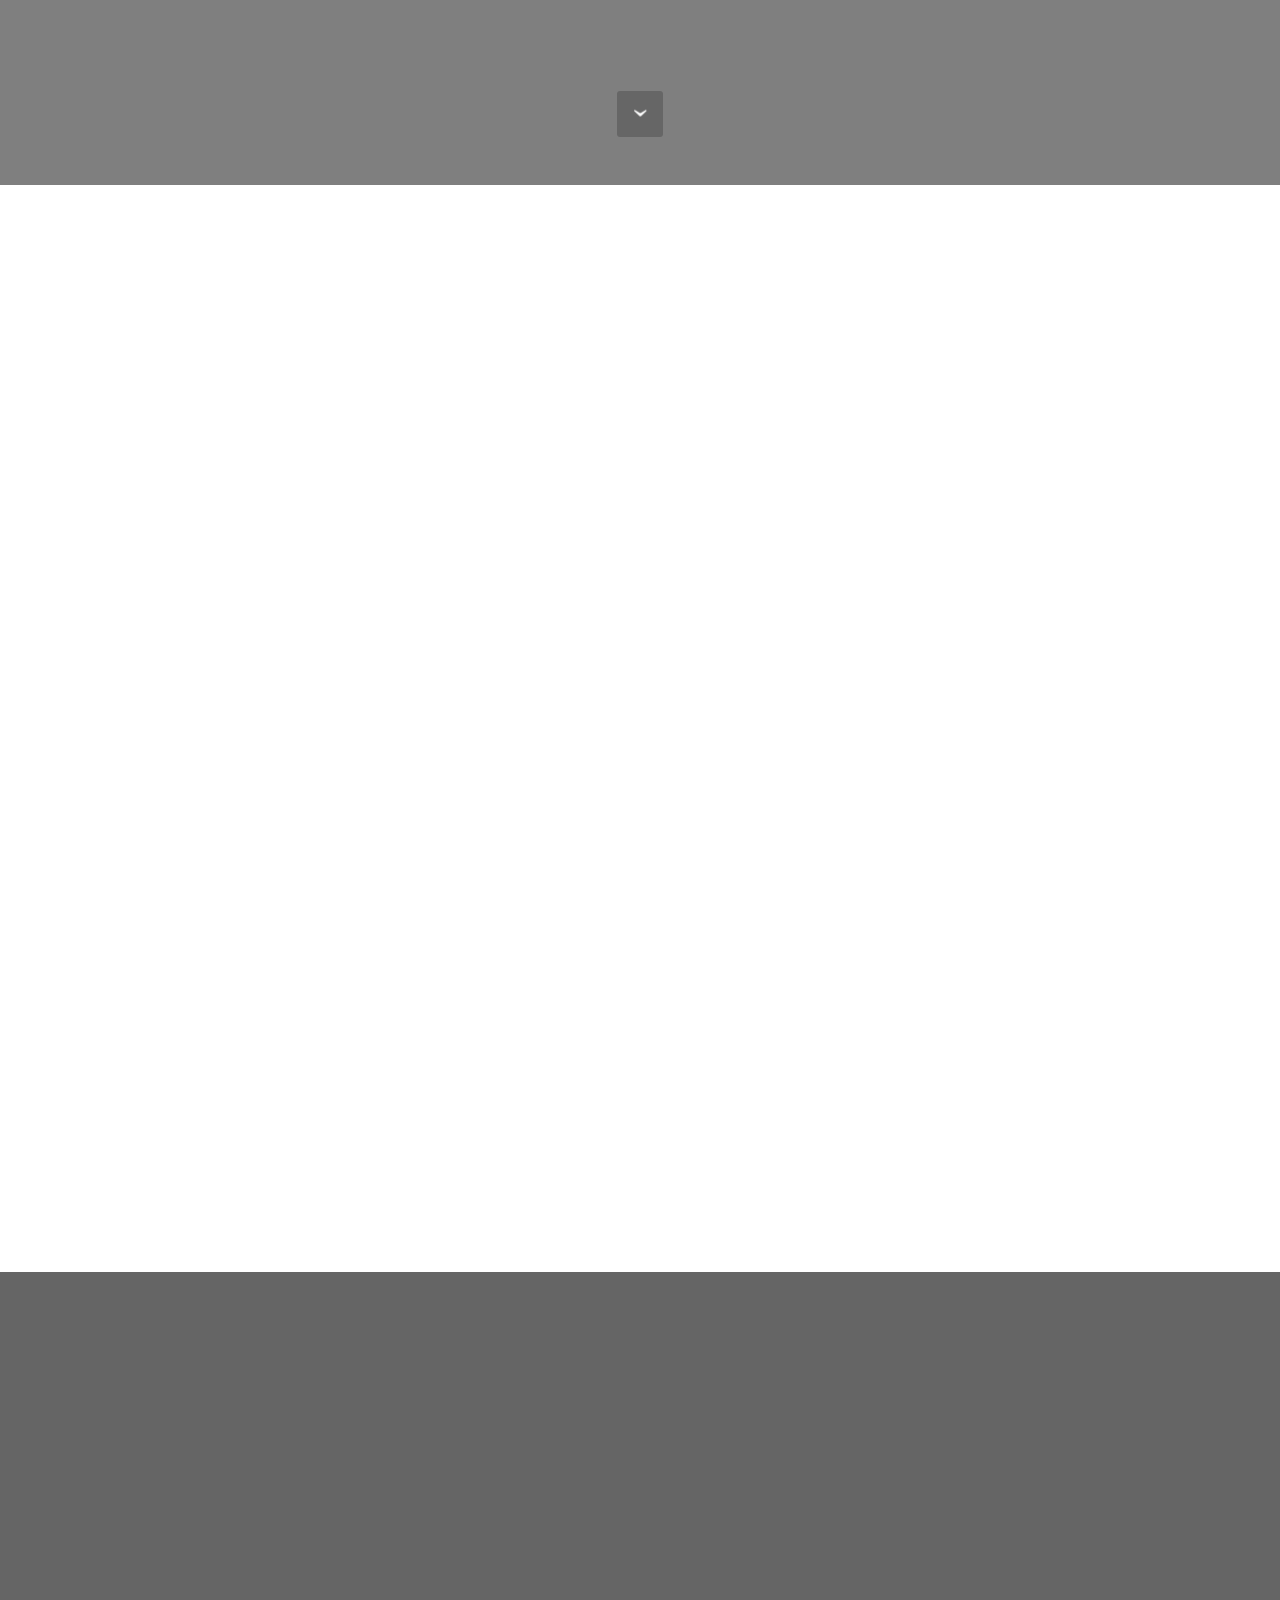
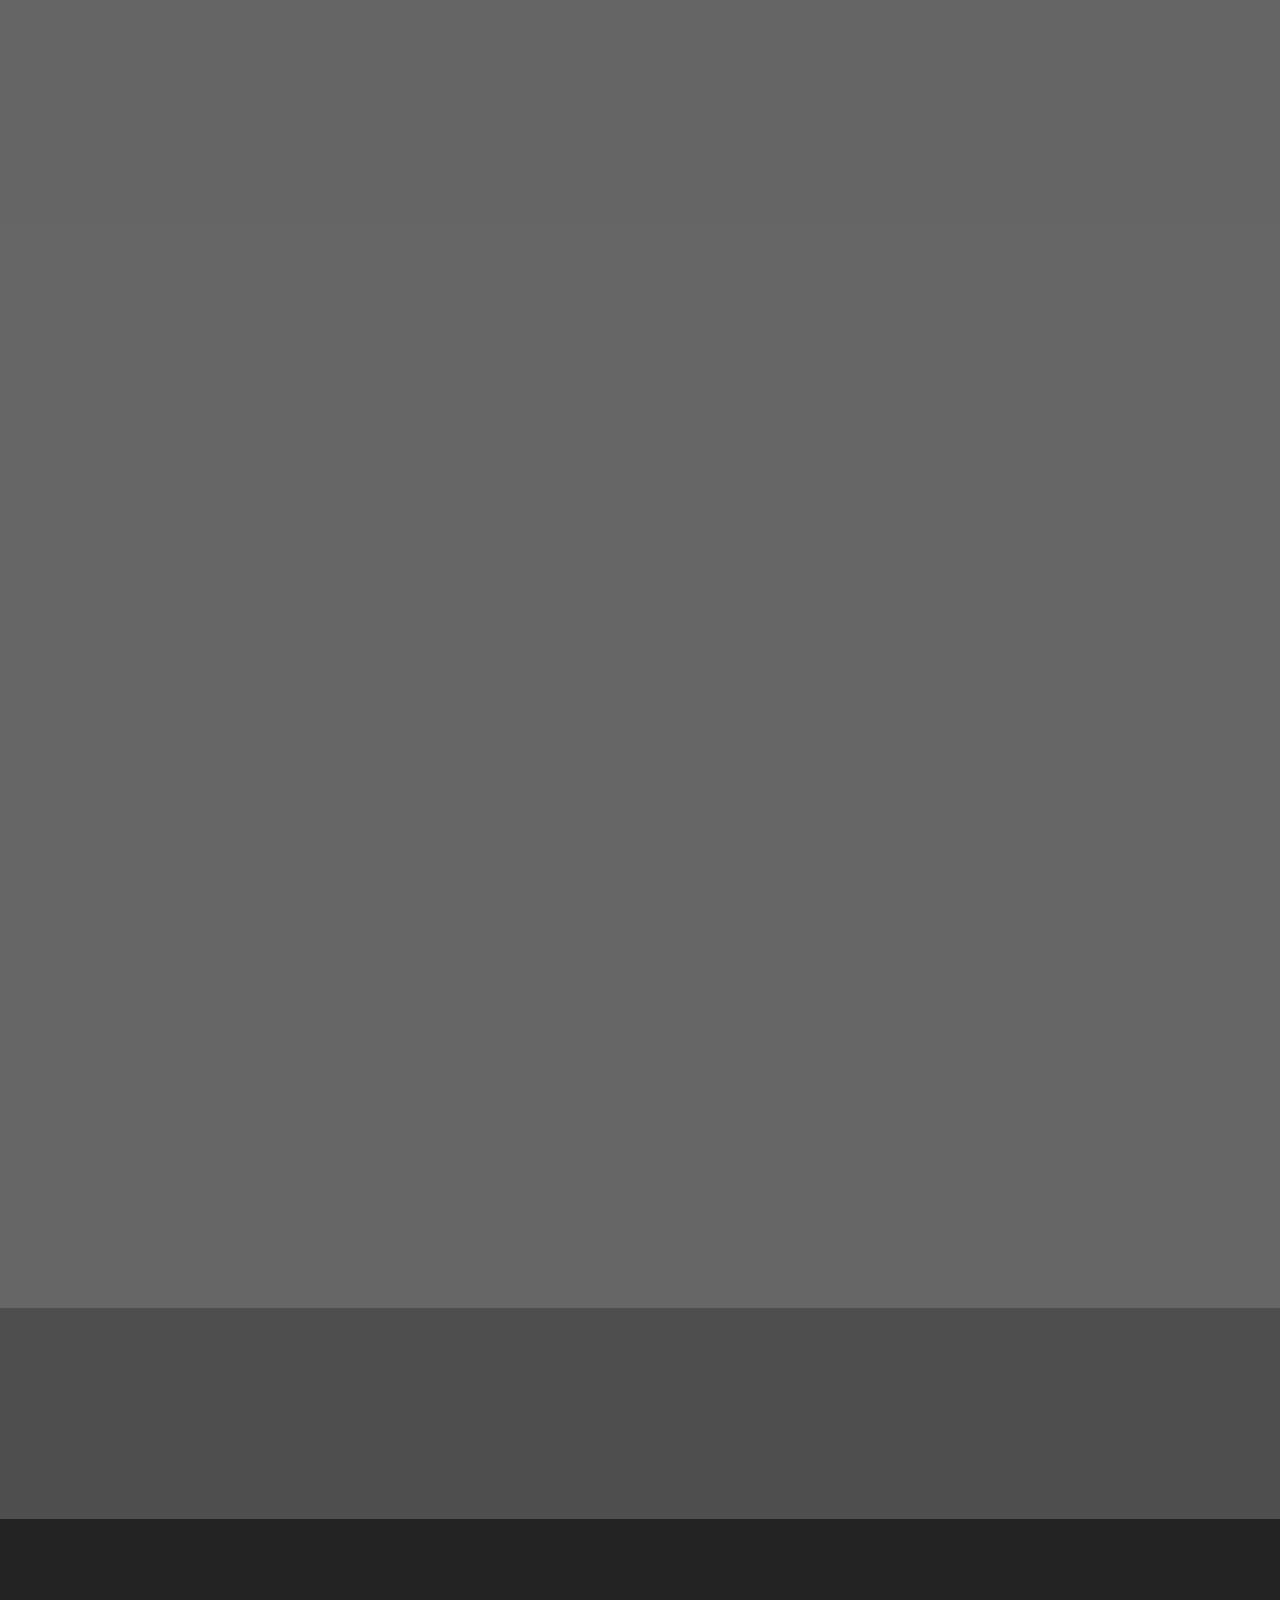
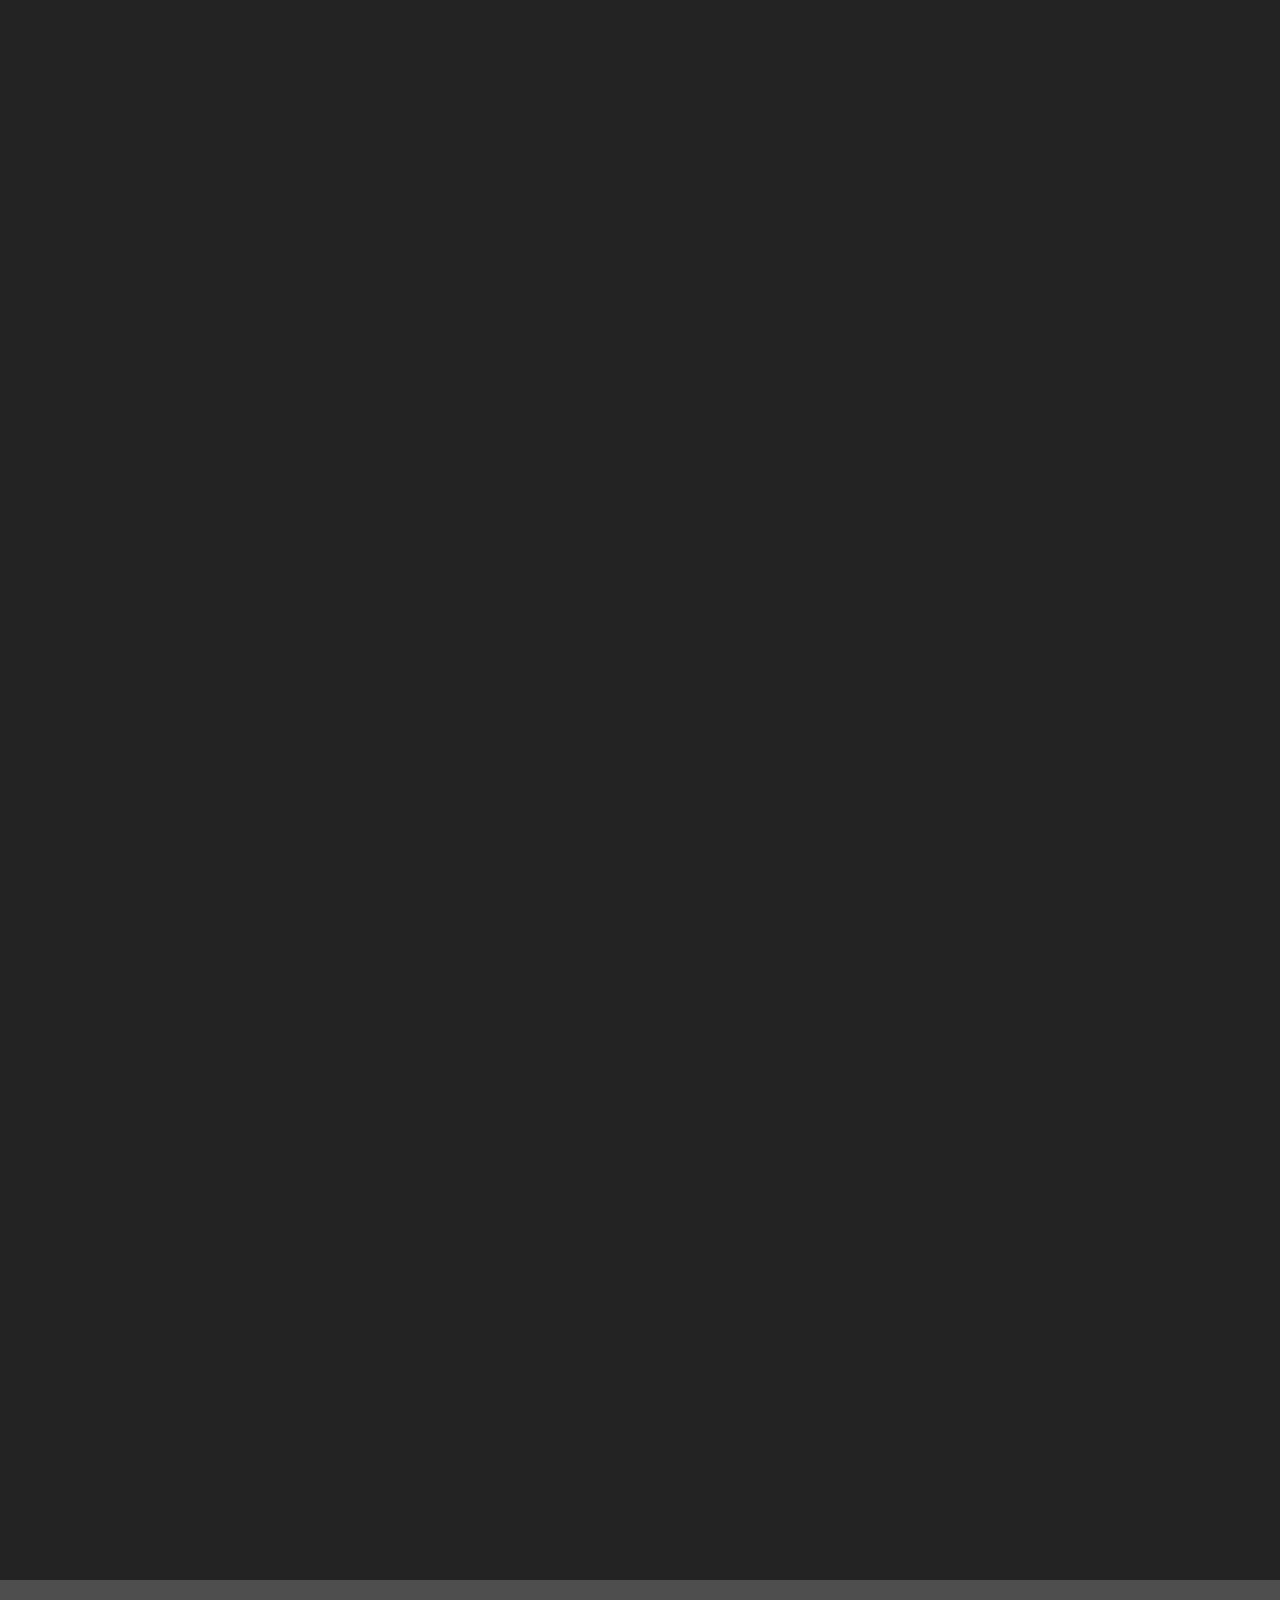
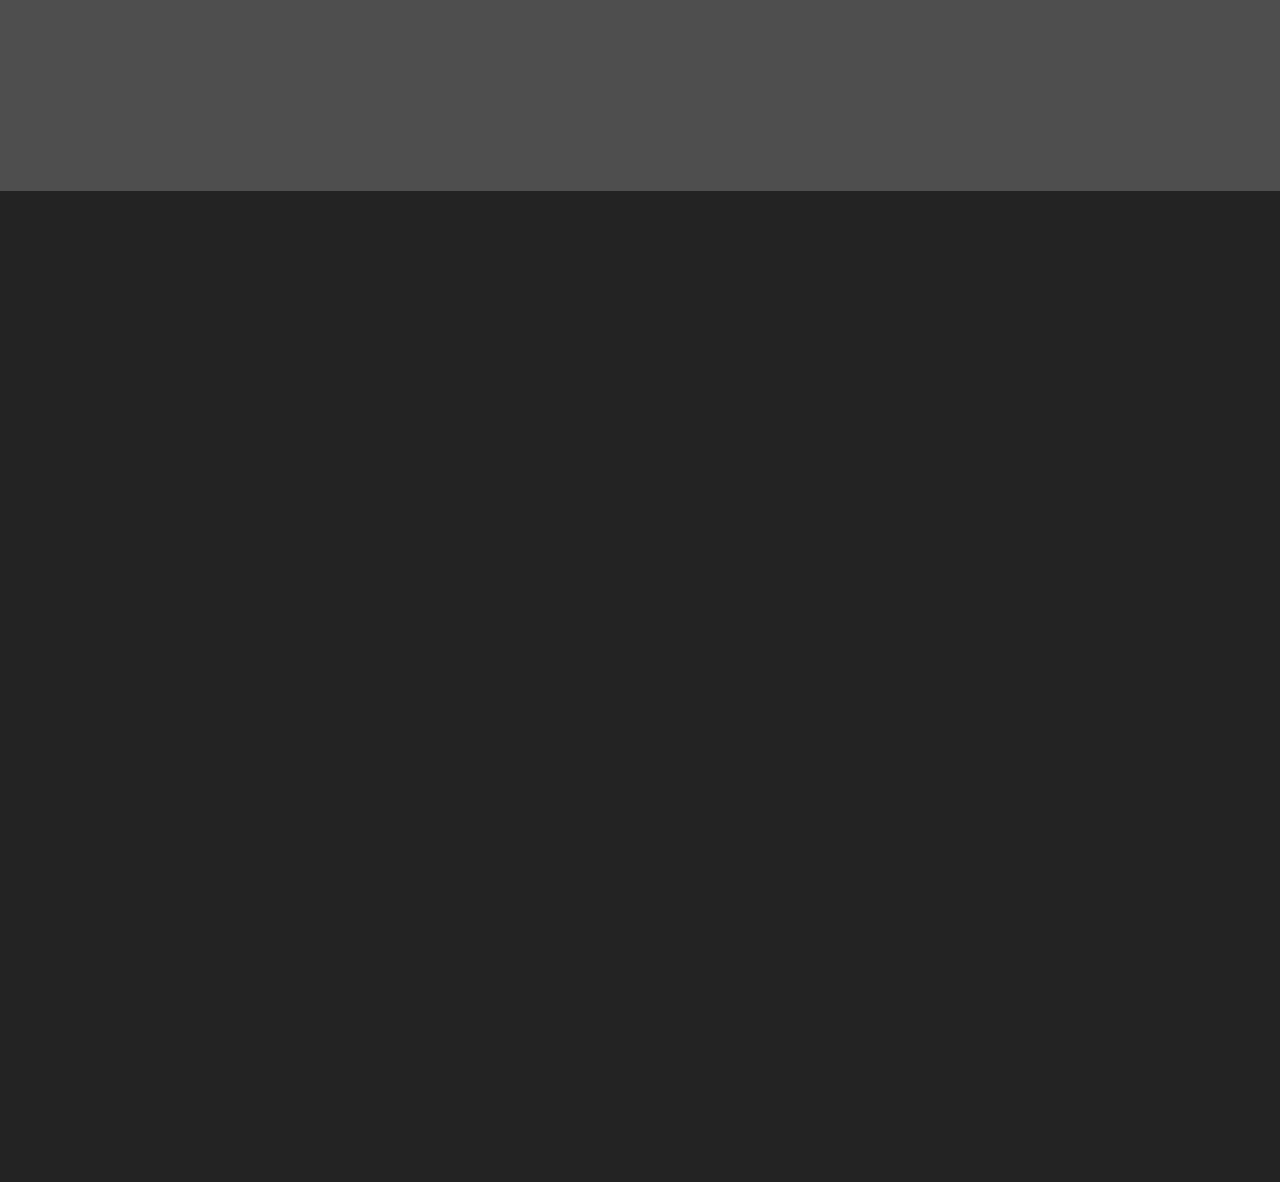
==== commit 88a4e4f7: "create github pages" ====
--- a/index.html
+++ b/index.html
@@ -51,7 +51,7 @@
 
 </section>
 
-<section class="engine"><a href="https://mobirise.co/p">bootstrap menu</a></section><section class="mbr-section mbr-section-hero mbr-section-full mbr-section-with-arrow mbr-parallax-background mbr-after-navbar" id="header1-3b" data-rv-view="0" style="background-image: url(assets/images/background-banner-1320x880.png);">
+<section class="engine"><a href="https://mobirise.co/d">free web software</a></section><section class="mbr-section mbr-section-hero mbr-section-full mbr-section-with-arrow mbr-parallax-background mbr-after-navbar" id="header1-3b" data-rv-view="0" style="background-image: url(assets/images/background-banner-1320x880.png);">
 
     <div class="mbr-overlay" style="opacity: 0.4; background-color: rgb(0, 0, 0);"></div>
 
@@ -62,7 +62,7 @@
                 <div class="mbr-section col-md-10 col-md-offset-1 text-xs-center">
 
                     <h1 class="mbr-section-title display-1"><br><br><br>Aian &amp; Megha</h1>
-                    <p class="mbr-section-lead lead"><strong>June 16, 2018<br></strong>Pearl Banquets<br>Roselle, IL<br><br>Please stay tuned the day of the wedding for a live stream for all our friends and families abroad who could not attend the wedding in person</p>
+                    <p class="mbr-section-lead lead"><strong>June 16, 2018<br>Pearl Banquets<br>Roselle, IL</strong><br><br>Please tune in the day of the wedding for a live stream for all our friends and families abroad who could not attend the wedding in person. We apologize in advance for any technical difficulties. &nbsp;<br>Please refresh periodically as needed. &nbsp;The videos will be available for viewing after livestreaming has ended.</p>
                     <div class="mbr-section-btn"> <a class="btn btn-lg btn-primary" href="https://www.youtube.com/channel/UCD5e2evD45DjRbT6jQ1wLfg/live">YOUTUBE LIVE STREAM (click here!)<br></a>    </div>
                 </div>
             </div>
--- a/assets/mobirise/css/mbr-additional.css
+++ b/assets/mobirise/css/mbr-additional.css
@@ -418,12 +418,15 @@
 }
 #header1-3b .mbr-section-lead {
   text-align: center;
-  font-size: 24px;
+  font-size: 18px;
 }
 #header1-3b .mbr-section-title {
   font-family: 'Lora', serif;
   text-align: center;
   font-size: 72px;
+}
+#header1-3b .mbr-section-lead B {
+  font-size: 22px;
 }
 #msg-box8-2s .mbr-section-title,
 #msg-box8-2s p {
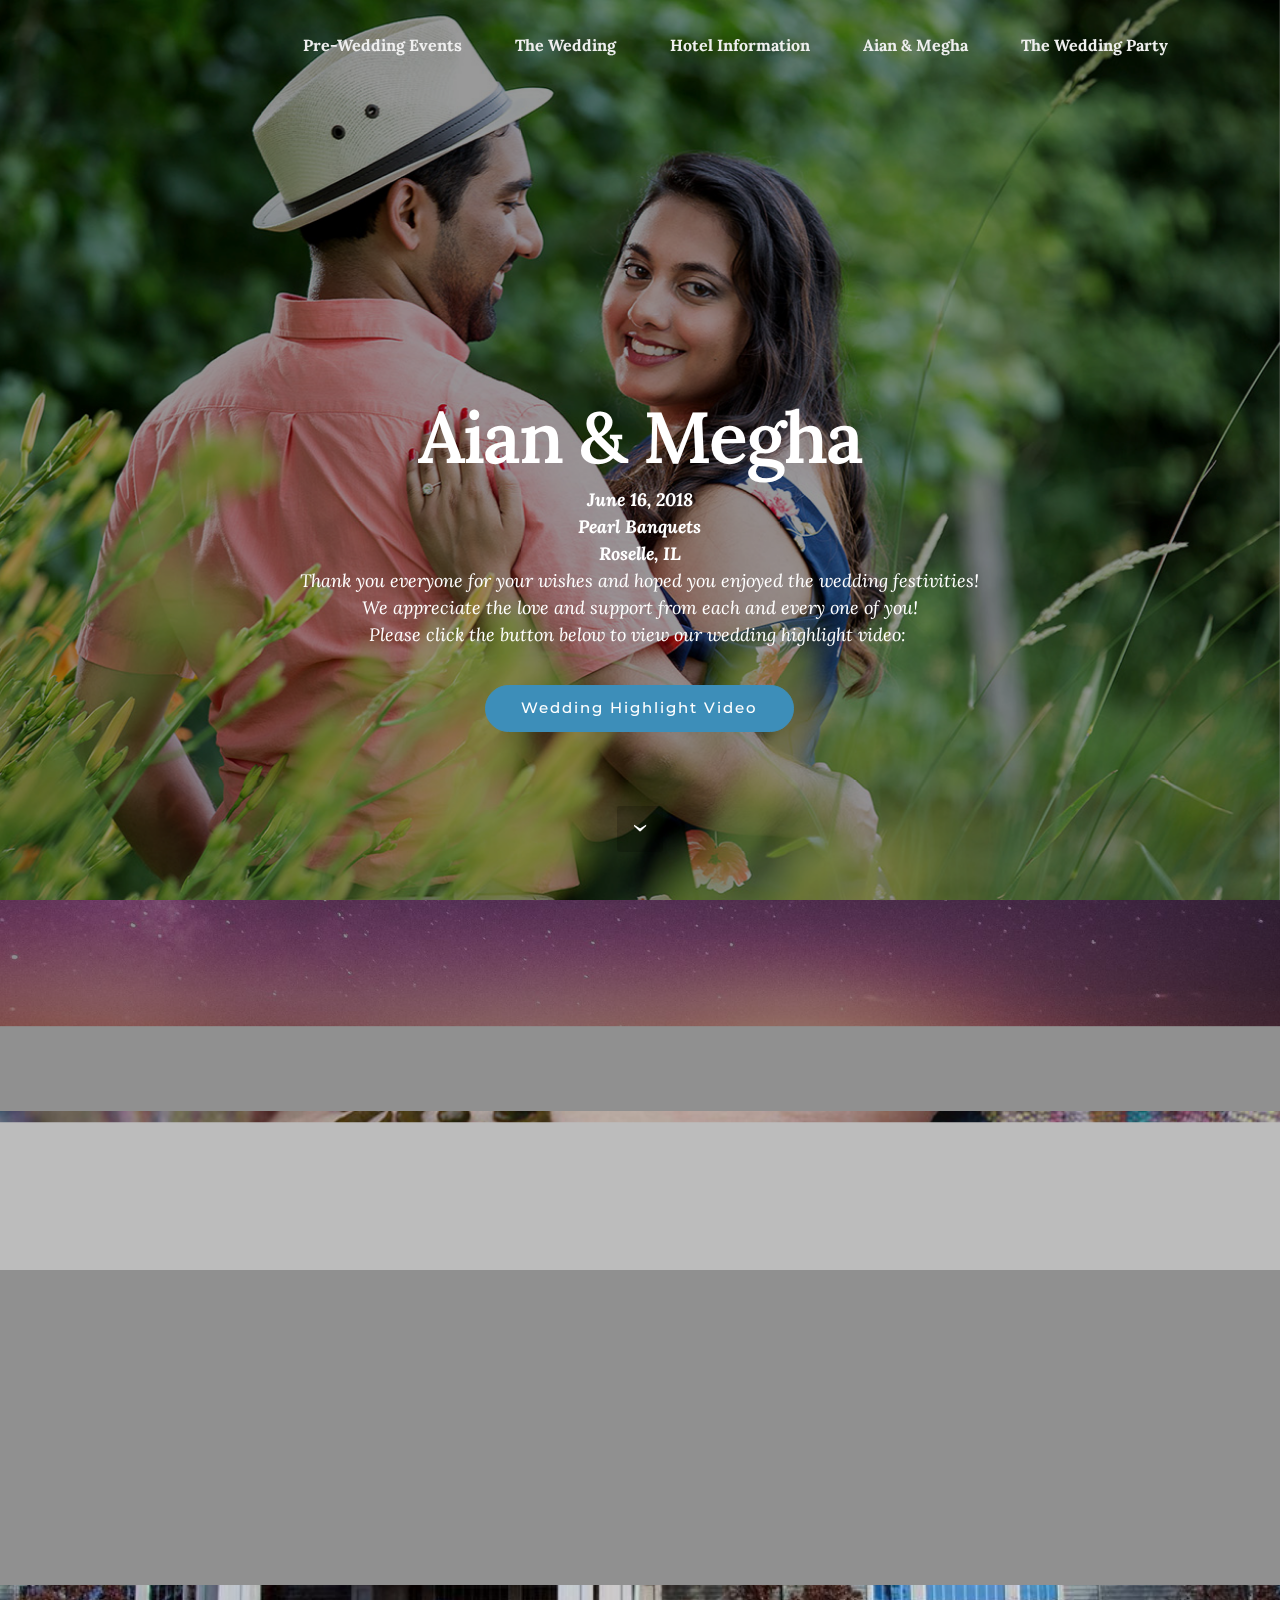
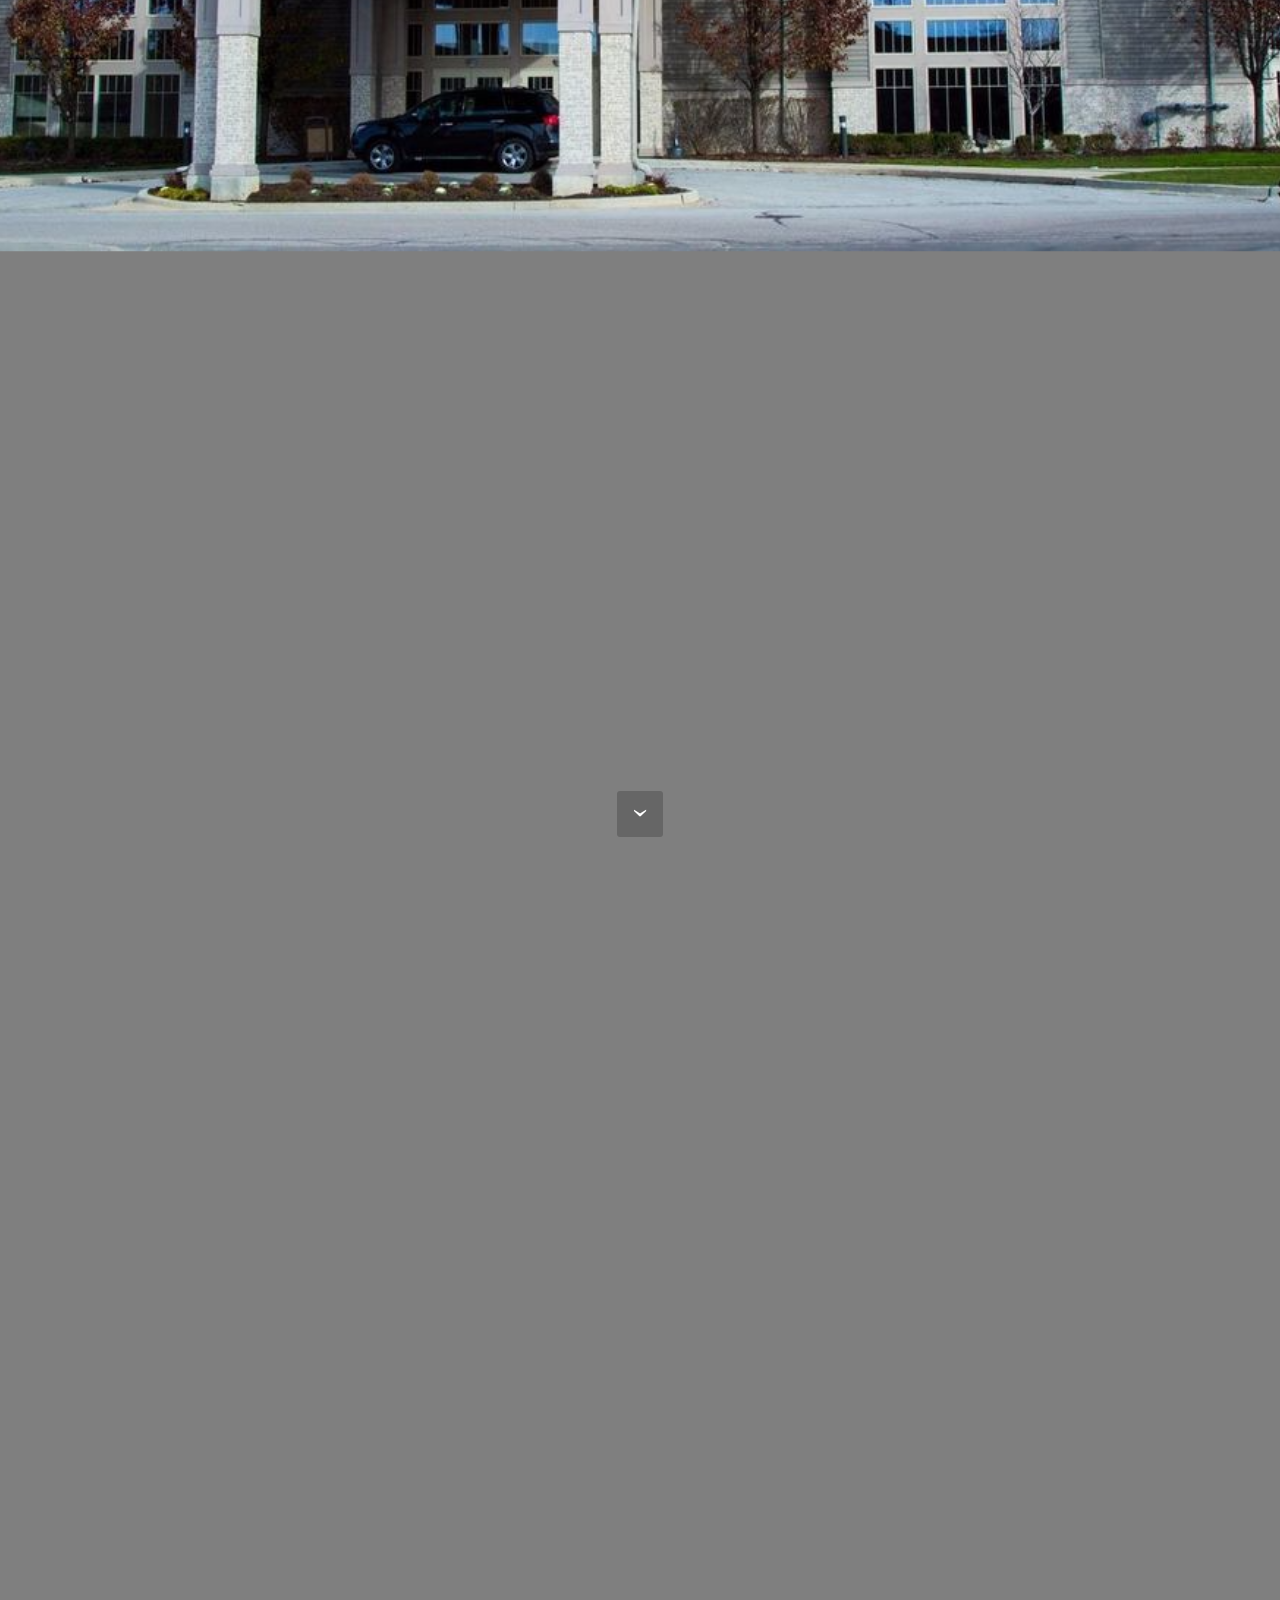
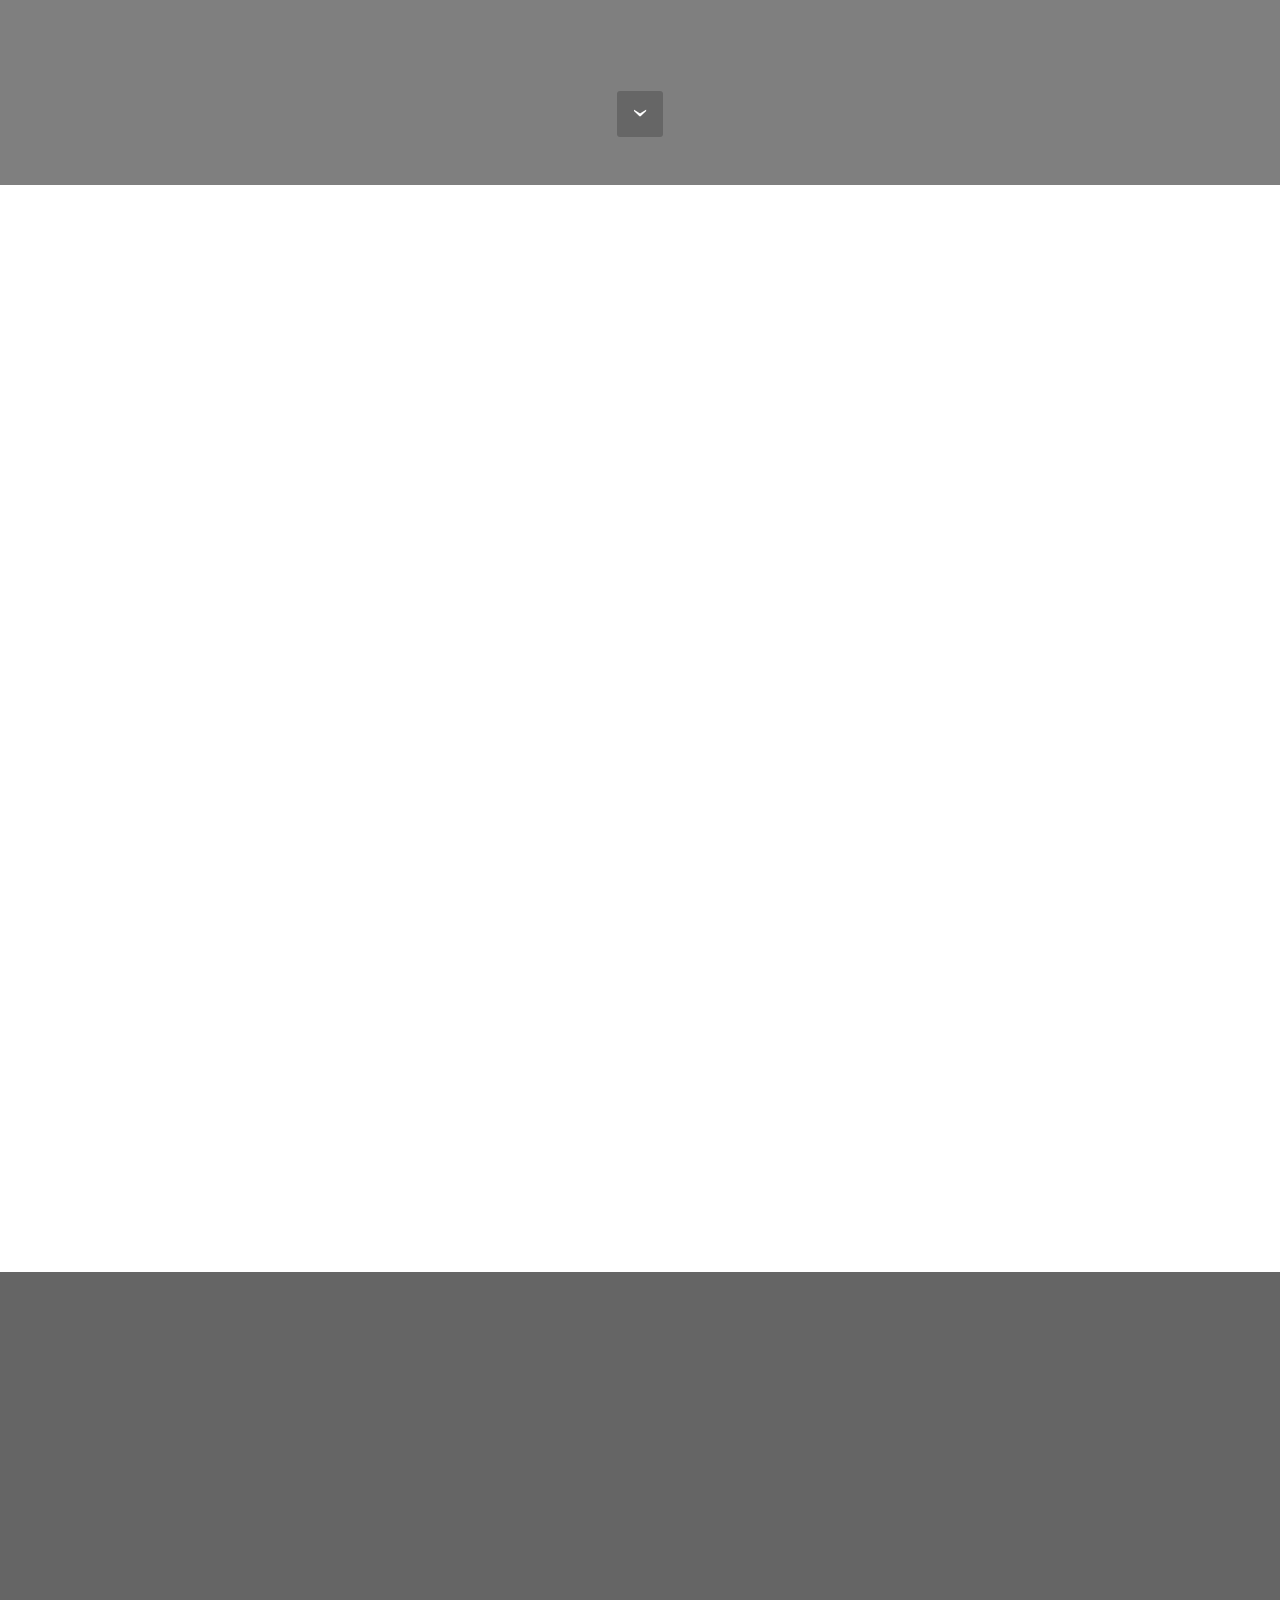
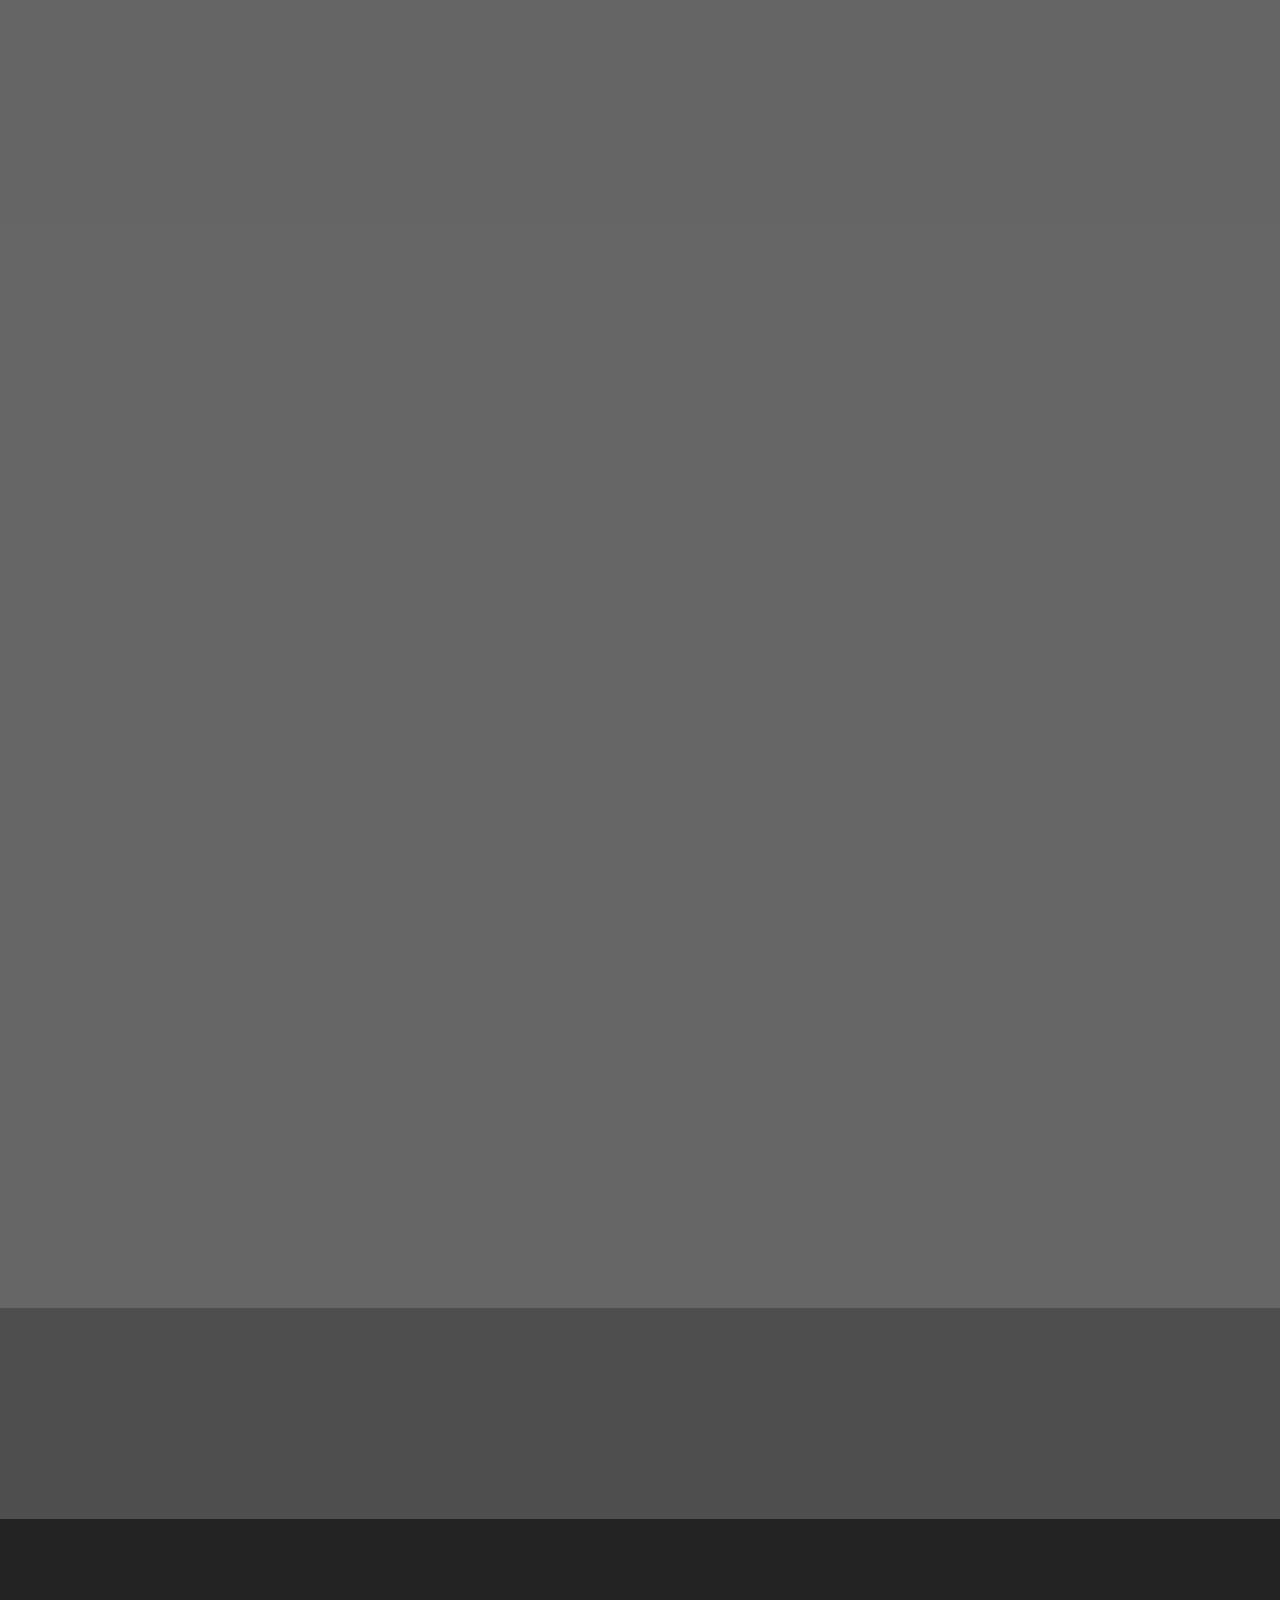
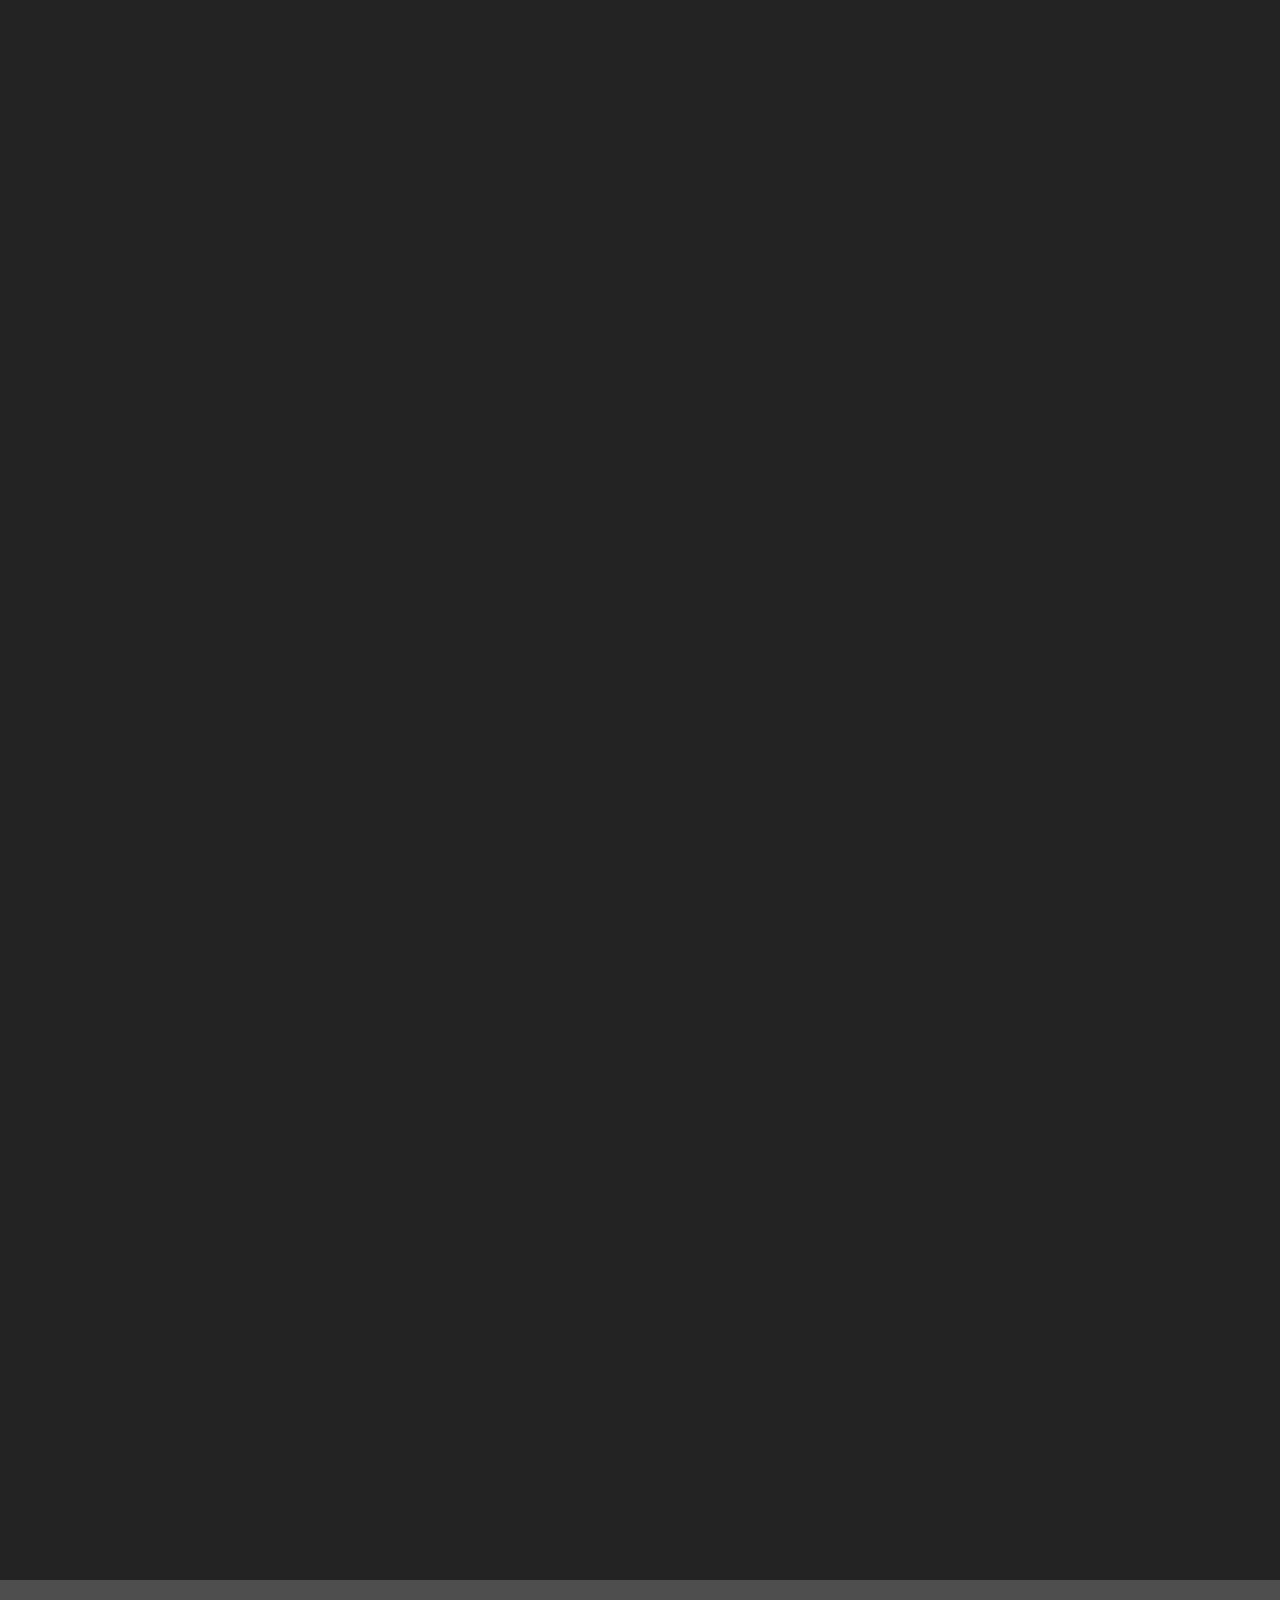
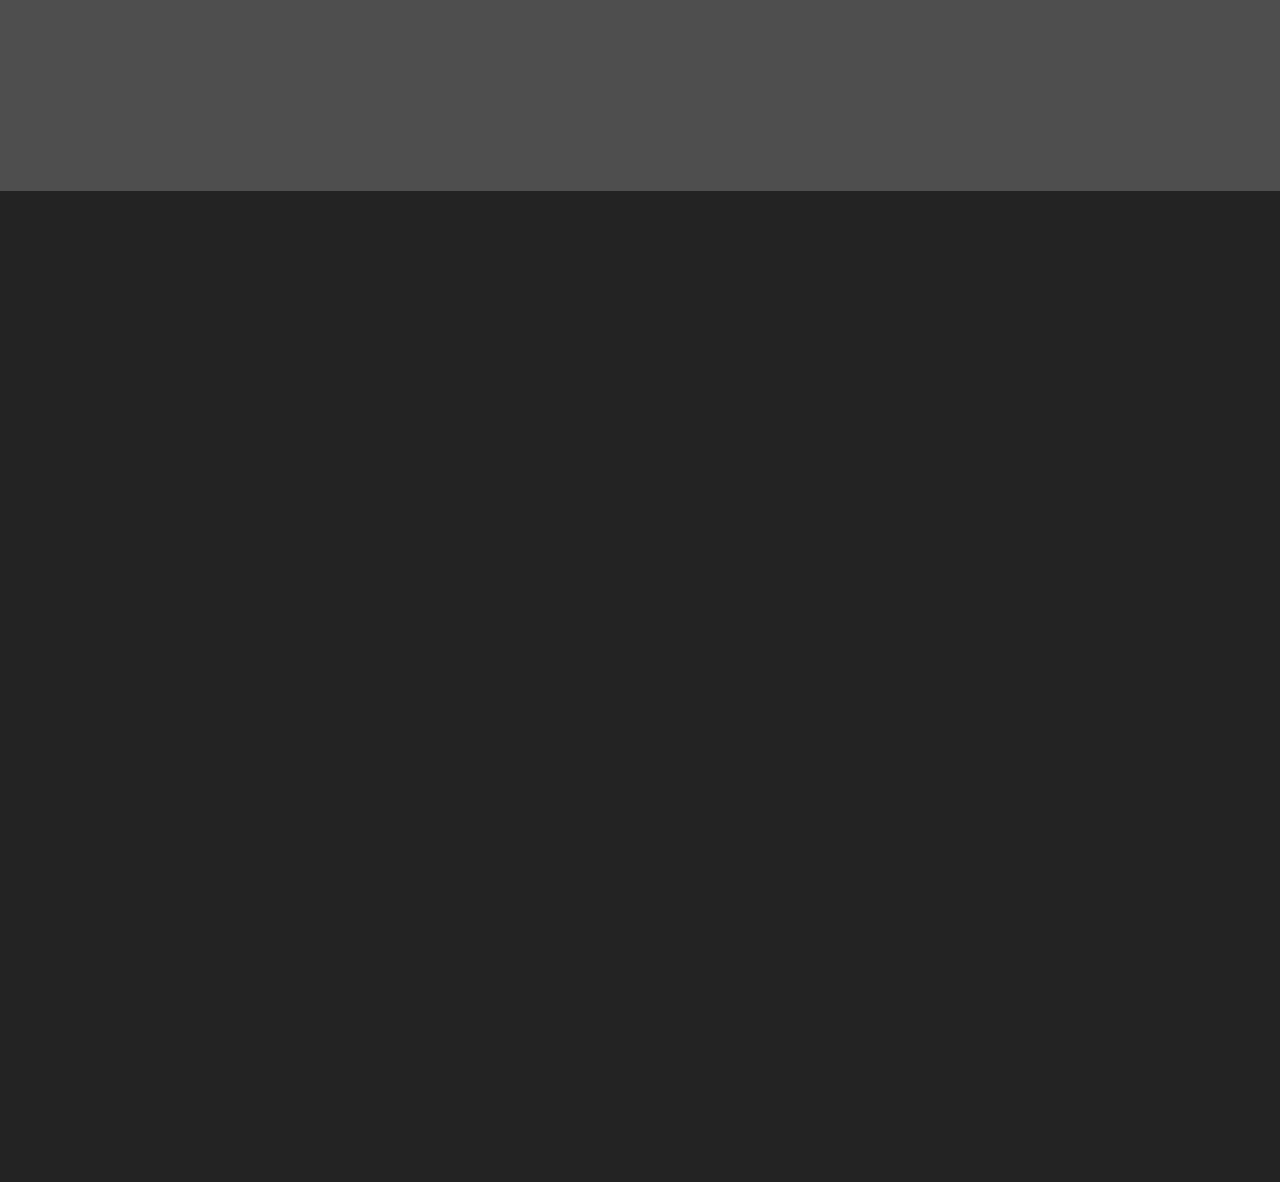
==== commit d85f5183: "create github pages" ====
--- a/index.html
+++ b/index.html
@@ -1,19 +1,19 @@
 <!DOCTYPE html>
-<html >
+<html  >
 <head>
-  <!-- Site made with Mobirise Website Builder v4.5.4, https://mobirise.com -->
+  <!-- Site made with Mobirise Website Builder v4.10.3, https://mobirise.com -->
   <meta charset="UTF-8">
   <meta http-equiv="X-UA-Compatible" content="IE=edge">
-  <meta name="generator" content="Mobirise v4.5.4, mobirise.com">
+  <meta name="generator" content="Mobirise v4.10.3, mobirise.com">
   <meta name="viewport" content="width=device-width, initial-scale=1, minimum-scale=1">
   <link rel="shortcut icon" href="assets/images/fav-128x128-1.png" type="image/x-icon">
   <meta name="description" content="Wedding Website for Aian Mazumder and Megha Patel.
 June 2018 at Pearl Banquets in Roselle, IL.">
+  
   <title>Welcome to our Wedding Website</title>
   <link rel="stylesheet" href="https://fonts.googleapis.com/css?family=Montserrat:400,700">
   <link rel="stylesheet" href="https://fonts.googleapis.com/css?family=Raleway:100,100i,200,200i,300,300i,400,400i,500,500i,600,600i,700,700i,800,800i,900,900i">
   <link rel="stylesheet" href="https://fonts.googleapis.com/css?family=Lora:400,700,400italic,700italic&subset=latin">
-  <link rel="stylesheet" href="assets/bootstrap-material-design-font/css/material.css">
   <link rel="stylesheet" href="assets/tether/tether.min.css">
   <link rel="stylesheet" href="assets/bootstrap/css/bootstrap.min.css">
   <link rel="stylesheet" href="assets/dropdown/css/style.css">
@@ -25,7 +25,7 @@
   
 </head>
 <body>
-<section id="menu-0" data-rv-view="26">
+  <section id="menu-0" data-rv-view="26">
 
     <nav class="navbar navbar-dropdown transparent navbar-fixed-top bg-color">
         <div class="container">
@@ -51,7 +51,7 @@
 
 </section>
 
-<section class="engine"><a href="https://mobirise.co/d">free web software</a></section><section class="mbr-section mbr-section-hero mbr-section-full mbr-section-with-arrow mbr-parallax-background mbr-after-navbar" id="header1-3b" data-rv-view="0" style="background-image: url(assets/images/background-banner-1320x880.png);">
+<section class="engine"><a href="https://mobirise.info/e">how to make a website</a></section><section class="mbr-section mbr-section-hero mbr-section-full mbr-section-with-arrow mbr-parallax-background mbr-after-navbar" id="header1-3b" data-rv-view="0" style="background-image: url(assets/images/background-banner-1320x880.png);">
 
     <div class="mbr-overlay" style="opacity: 0.4; background-color: rgb(0, 0, 0);"></div>
 
@@ -62,8 +62,8 @@
                 <div class="mbr-section col-md-10 col-md-offset-1 text-xs-center">
 
                     <h1 class="mbr-section-title display-1"><br><br><br>Aian &amp; Megha</h1>
-                    <p class="mbr-section-lead lead"><strong>June 16, 2018<br>Pearl Banquets<br>Roselle, IL</strong><br><br>Please tune in the day of the wedding for a live stream for all our friends and families abroad who could not attend the wedding in person. We apologize in advance for any technical difficulties. &nbsp;<br>Please refresh periodically as needed. &nbsp;The videos will be available for viewing after livestreaming has ended.</p>
-                    <div class="mbr-section-btn"> <a class="btn btn-lg btn-primary" href="https://www.youtube.com/channel/UCD5e2evD45DjRbT6jQ1wLfg/live">YOUTUBE LIVE STREAM (click here!)<br></a>    </div>
+                    <p class="mbr-section-lead lead"><strong>June 16, 2018<br>Pearl Banquets<br>Roselle, IL</strong><br>Thank you everyone for your wishes and hoped you enjoyed the wedding festivities!<br>We appreciate the love and support from each and every one of you!<br>Please click the button below to view our wedding highlight video:&nbsp;<br></p>
+                    <div class="mbr-section-btn"> <a class="btn btn-lg btn-danger" href="https://vimeo.com/311997877">Wedding Highlight Video<br></a>    </div>
                 </div>
             </div>
         </div>
@@ -212,7 +212,7 @@
 </section>
 
 <section class="mbr-section mbr-section-nopadding" id="map1-2y" data-rv-view="21">
-    <div class="mbr-map"><iframe frameborder="0" style="border:0" src="https://www.google.com/maps/embed/v1/place?key=AIzaSyA0Dx_boXQiwvdz8sJHoYeZNVTdoWONYkU&amp;q=place_id:ChIJQ2nz5ImpD4gRjyKAHn_JjbE" allowfullscreen=""></iframe></div>
+    <div class="mbr-map"><iframe frameborder="0" style="border:0" src="https://www.google.com/maps/embed/v1/place?key=AIzaSyCx3d07zxHPLvkFBLlAR3Ng8a9wsAsGoJ8&amp;q=place_id:ChIJQ2nz5ImpD4gRjyKAHn_JjbE" allowfullscreen=""></iframe></div>
 </section>
 
 <section class="mbr-section mbr-parallax-background" id="msg-box5-2z" data-rv-view="23" style="background-image: url(assets/images/jumbotron.jpg); padding-top: 40px; padding-bottom: 40px;">
@@ -570,8 +570,8 @@
   <script src="assets/web/assets/jquery/jquery.min.js"></script>
   <script src="assets/tether/tether.min.js"></script>
   <script src="assets/bootstrap/js/bootstrap.min.js"></script>
+  <script src="assets/dropdown/js/script.min.js"></script>
   <script src="assets/touch-swipe/jquery.touch-swipe.min.js"></script>
-  <script src="assets/dropdown/js/script.min.js"></script>
   <script src="assets/jarallax/jarallax.js"></script>
   <script src="assets/viewport-checker/jquery.viewportchecker.js"></script>
   <script src="assets/jquery-mb-ytplayer/jquery.mb.ytplayer.min.js"></script>
@@ -579,7 +579,7 @@
   <script src="assets/theme/js/script.js"></script>
   
   
-  <input name="animation" type="hidden">
-   <div id="scrollToTop" class="scrollToTop mbr-arrow-up"><a style="text-align: center;"><i class="mbr-arrow-up-icon"></i></a></div>
+ <div id="scrollToTop" class="scrollToTop mbr-arrow-up"><a style="text-align: center;"><i class="mbr-arrow-up-icon mbr-arrow-up-icon-cm cm-icon cm-icon-smallarrow-up"></i></a></div>
+    <input name="animation" type="hidden">
   </body>
 </html>--- a/assets/mobirise/css/mbr-additional.css
+++ b/assets/mobirise/css/mbr-additional.css
@@ -416,6 +416,49 @@
 .mbr-gallery-filter li:hover {
   color: #f7da64;
 }
+.form-control {
+  padding: 0.9rem;
+}
+.align-center {
+  text-align: center;
+}
+.col,
+.col-12,
+.col-auto {
+  position: relative;
+  width: 100%;
+  min-height: 1px;
+  padding-left: 15px;
+  padding-right: 15px;
+}
+.col {
+  -ms-flex-preferred-size: 0;
+  flex-basis: 0;
+  -ms-flex-positive: 1;
+  flex-grow: 1;
+  max-width: 100%;
+}
+.col-auto {
+  -ms-flex: 0 0 auto;
+  flex: 0 0 auto;
+  width: auto;
+  max-width: none;
+}
+form a.btn {
+  margin: 0;
+}
+.mx-auto {
+  margin: 0 auto;
+}
+section.custom-form .container,
+section.form .container {
+  display: flex;
+}
+.form-row {
+  display: flex;
+  flex-wrap: wrap;
+  margin: 0 -15px;
+}
 #header1-3b .mbr-section-lead {
   text-align: center;
   font-size: 18px;
@@ -426,7 +469,7 @@
   font-size: 72px;
 }
 #header1-3b .mbr-section-lead B {
-  font-size: 22px;
+  font-size: 16px;
 }
 #msg-box8-2s .mbr-section-title,
 #msg-box8-2s p {
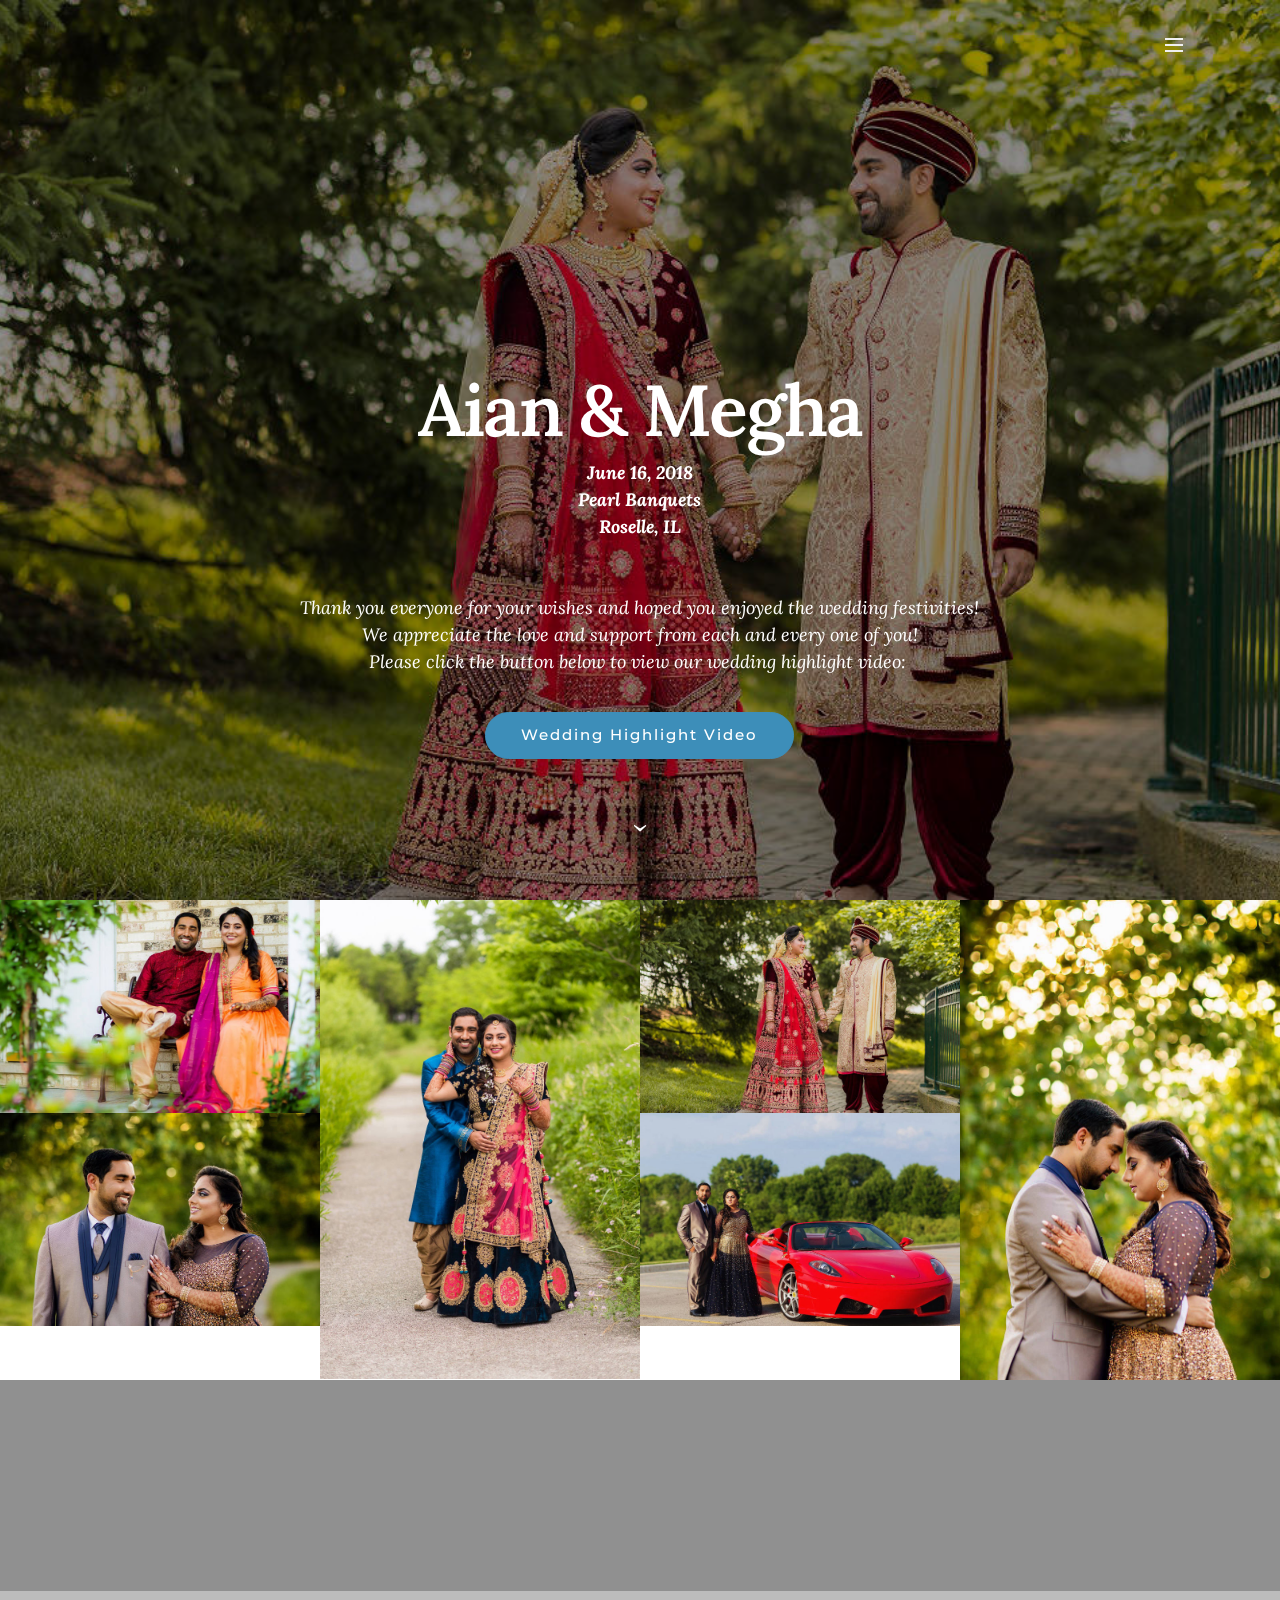
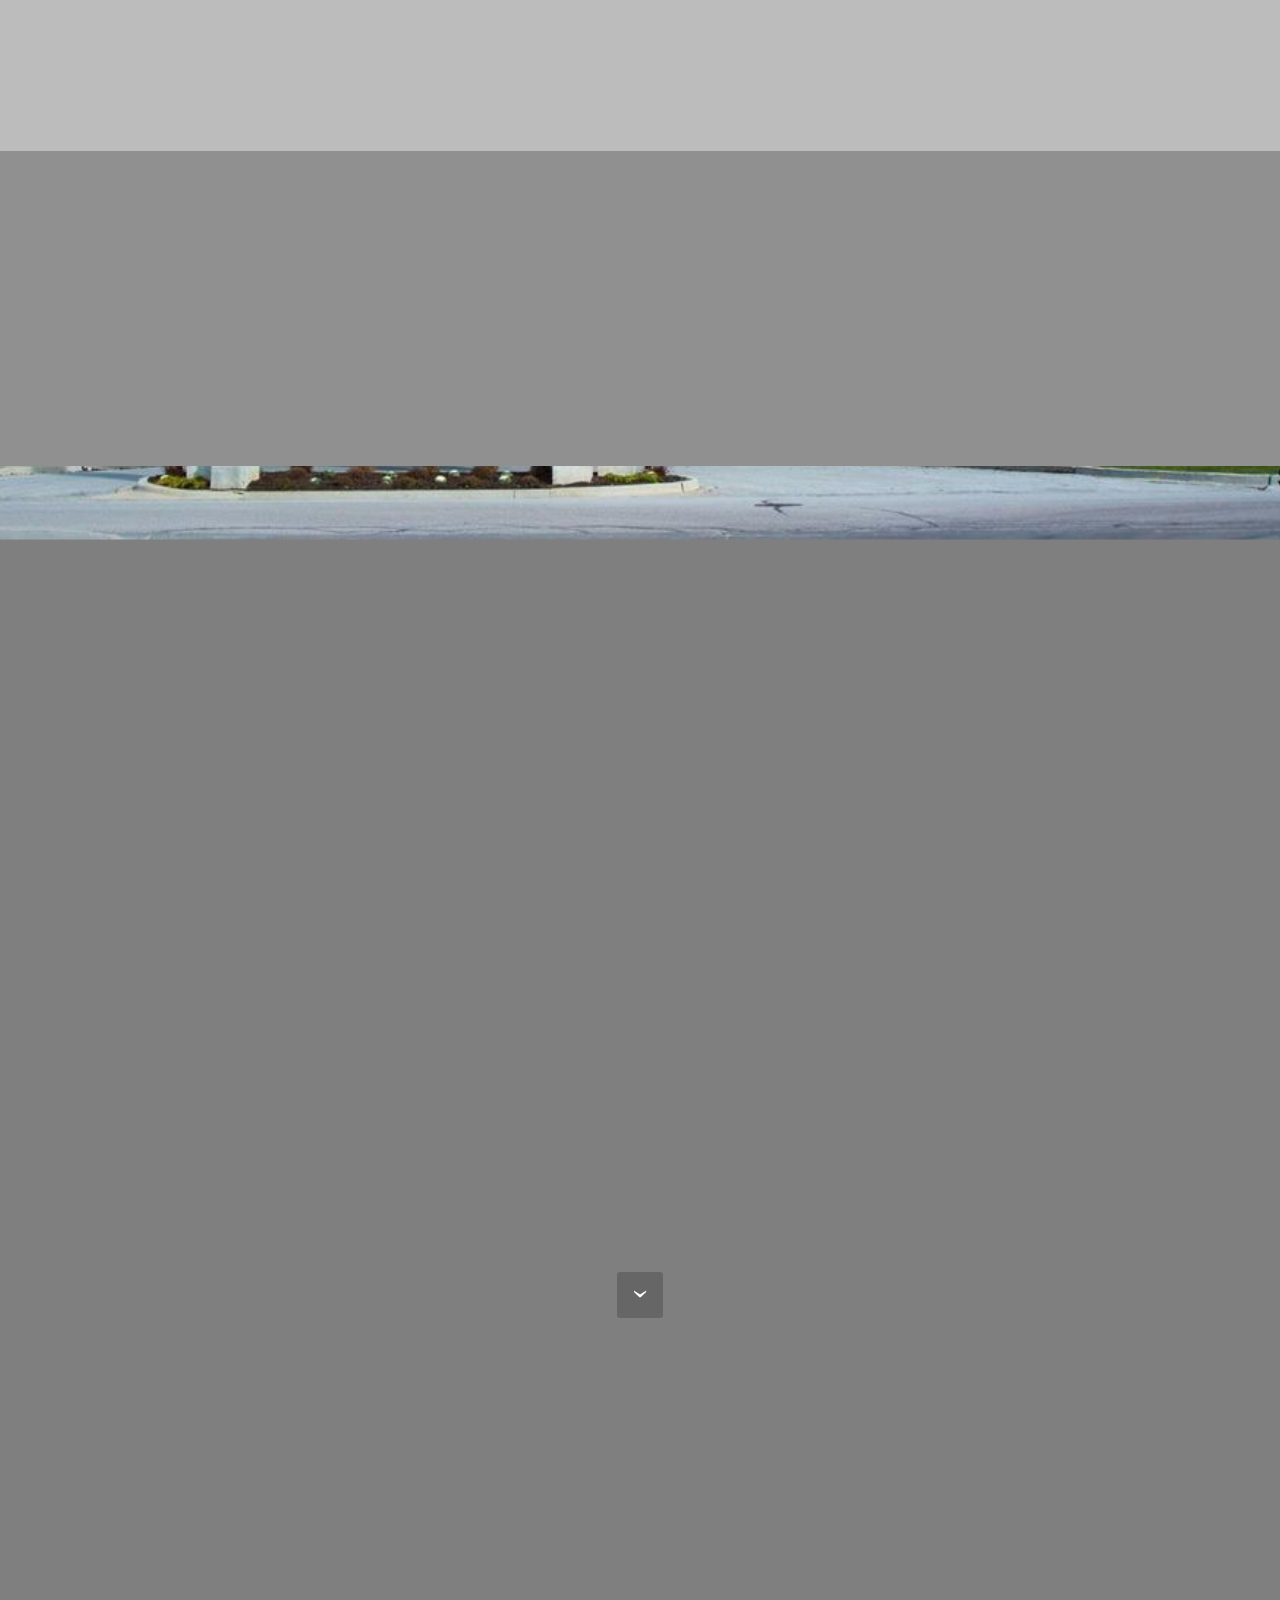
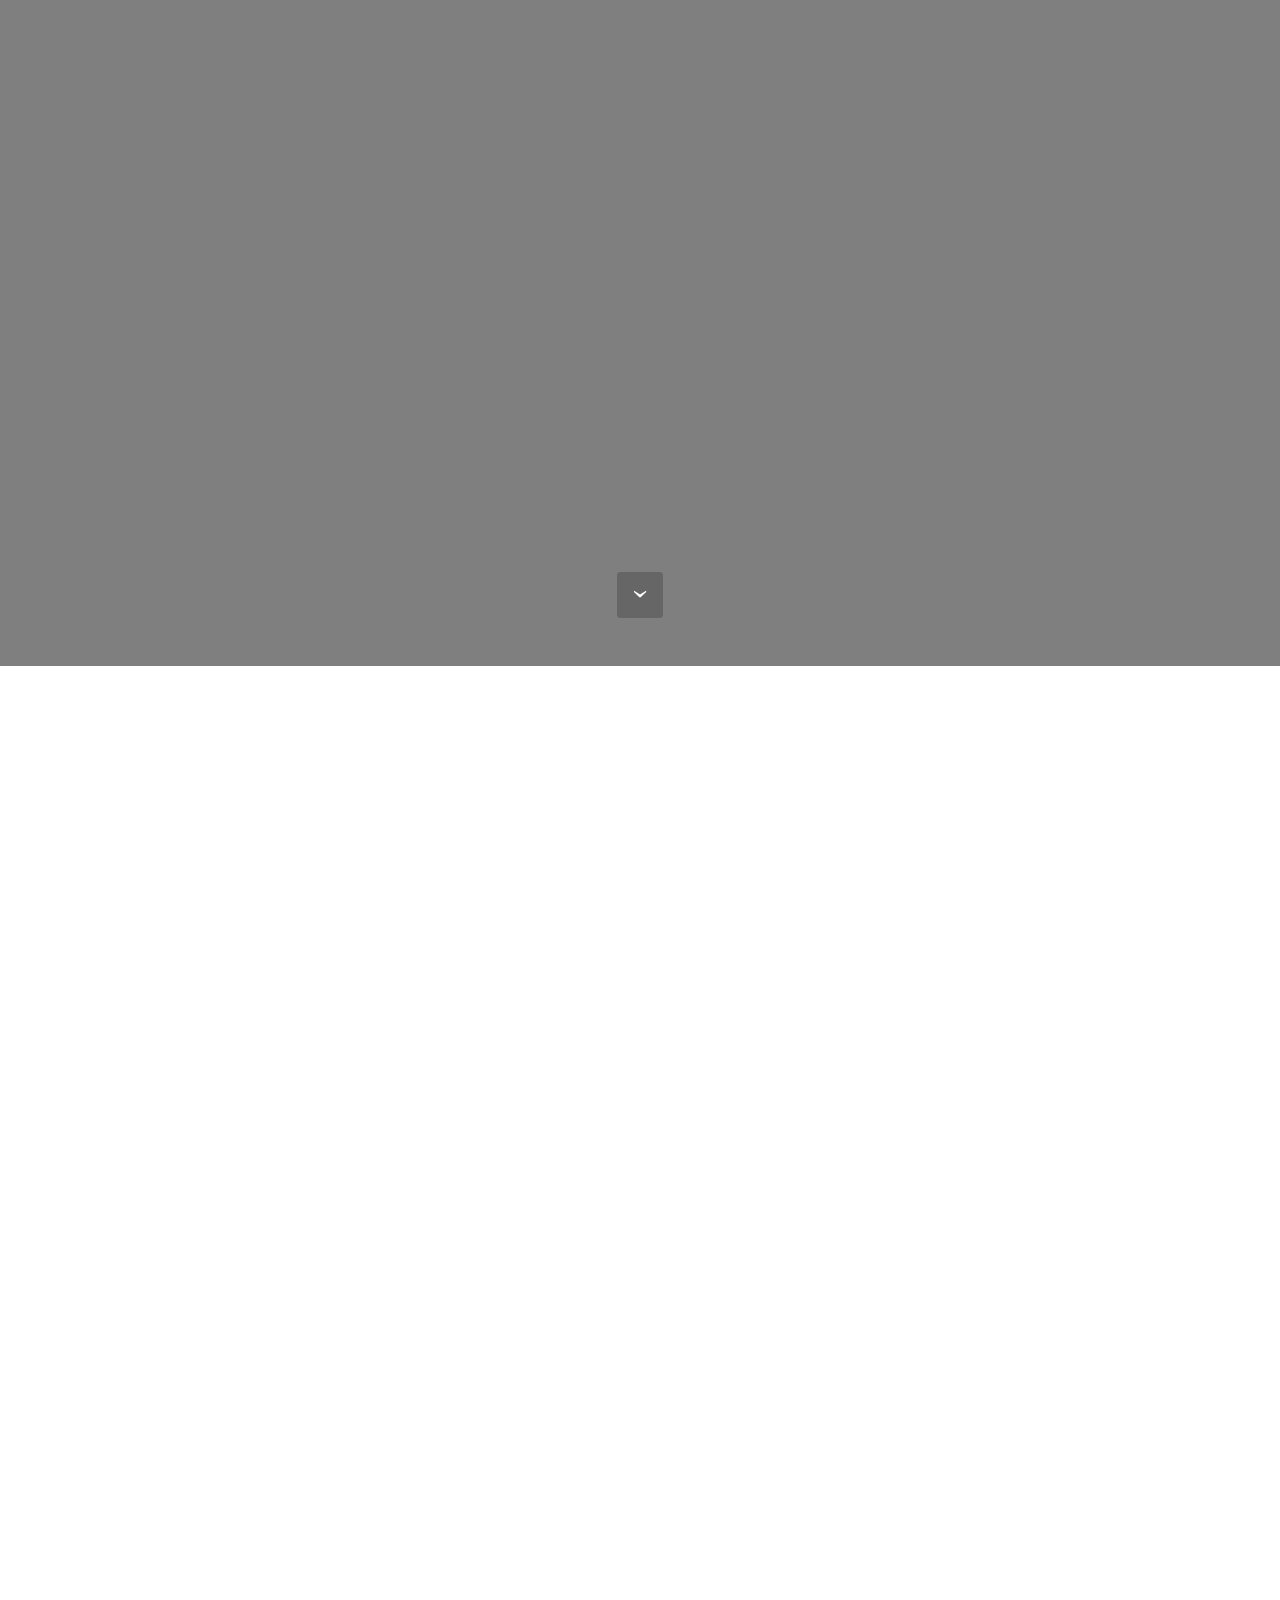
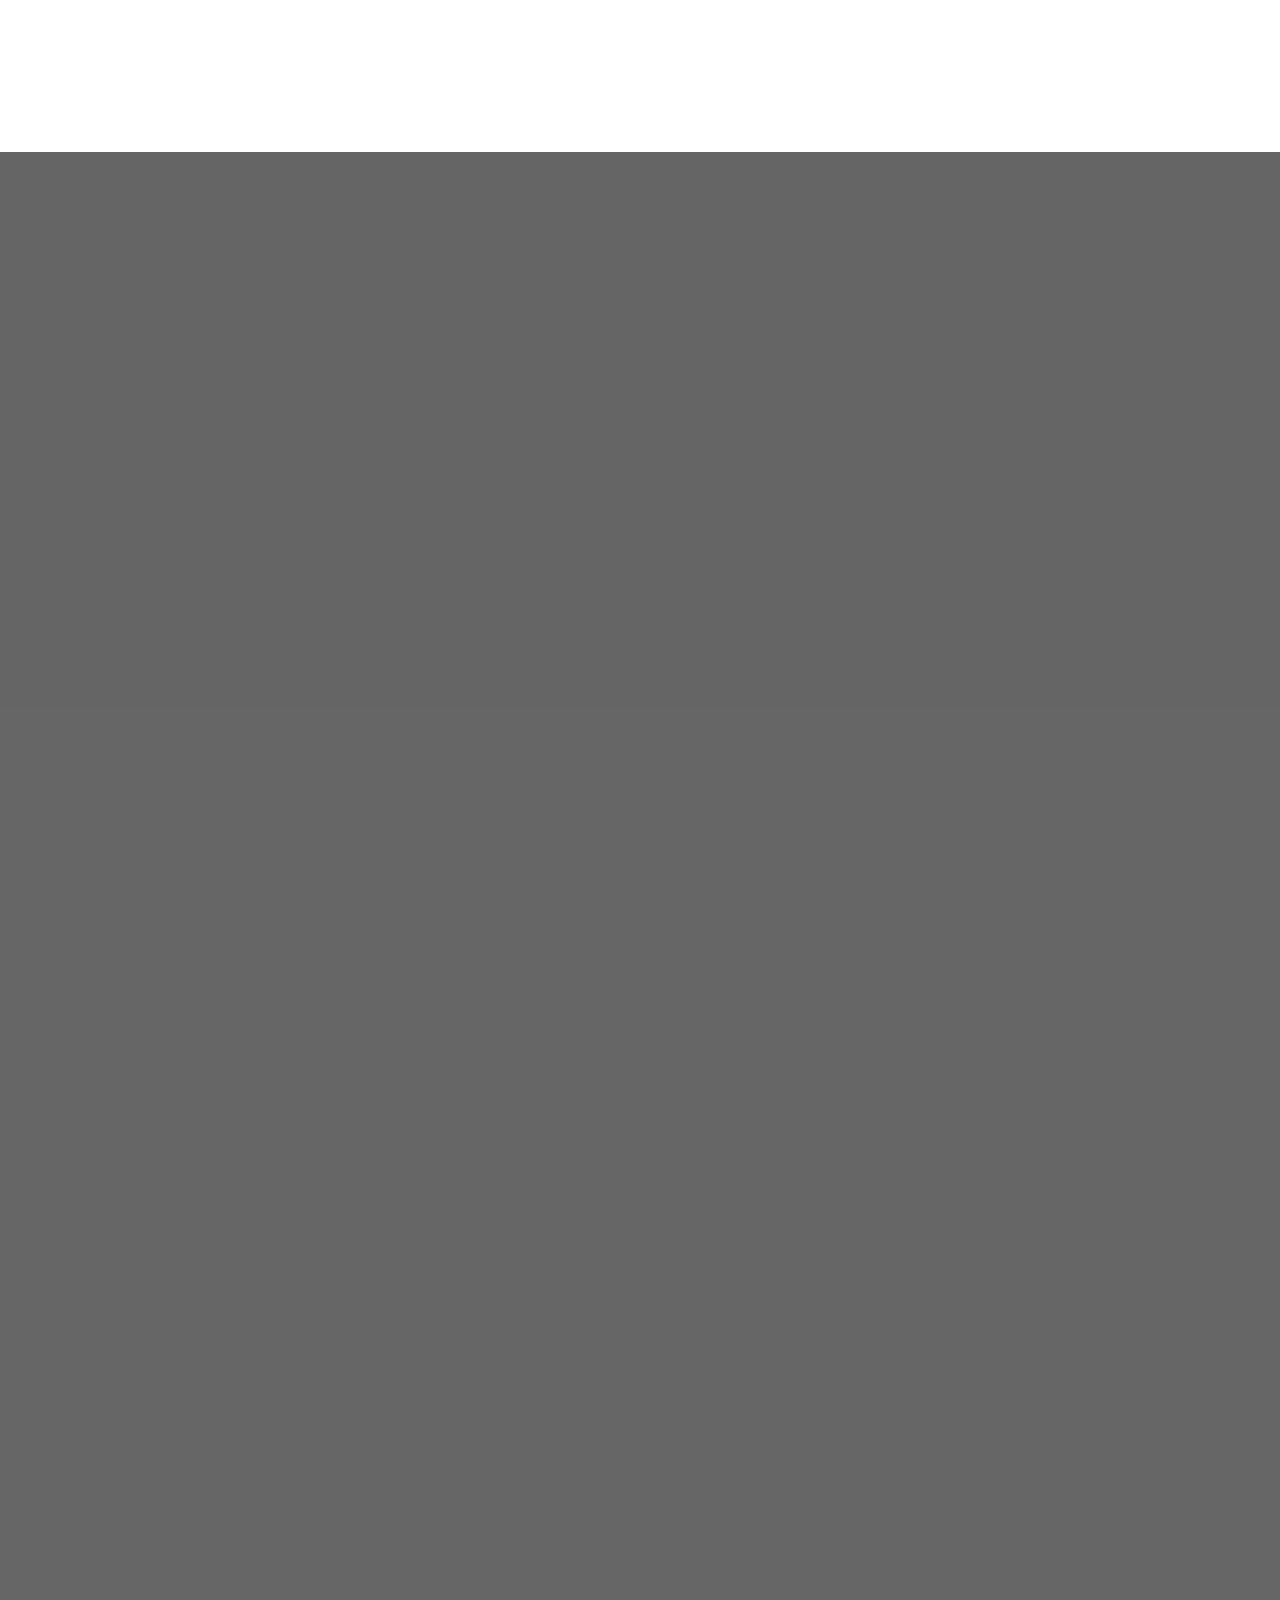
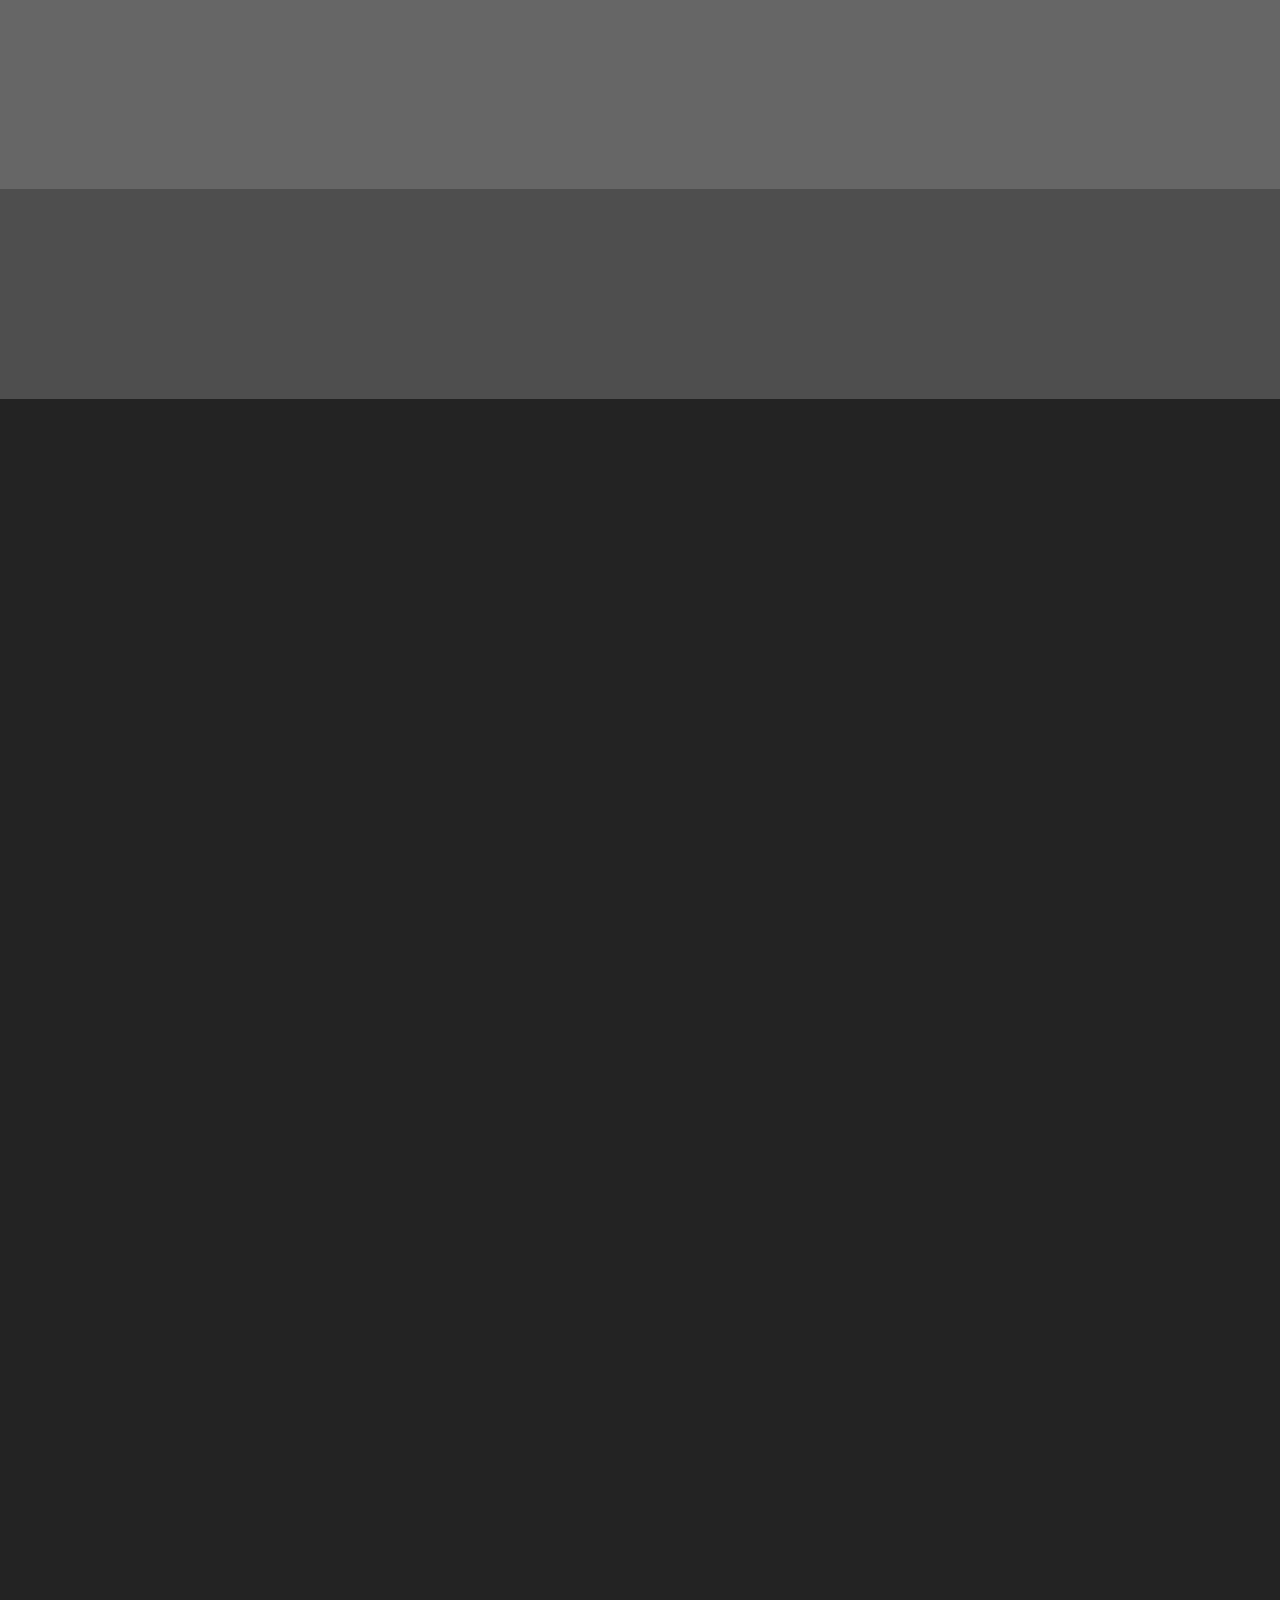
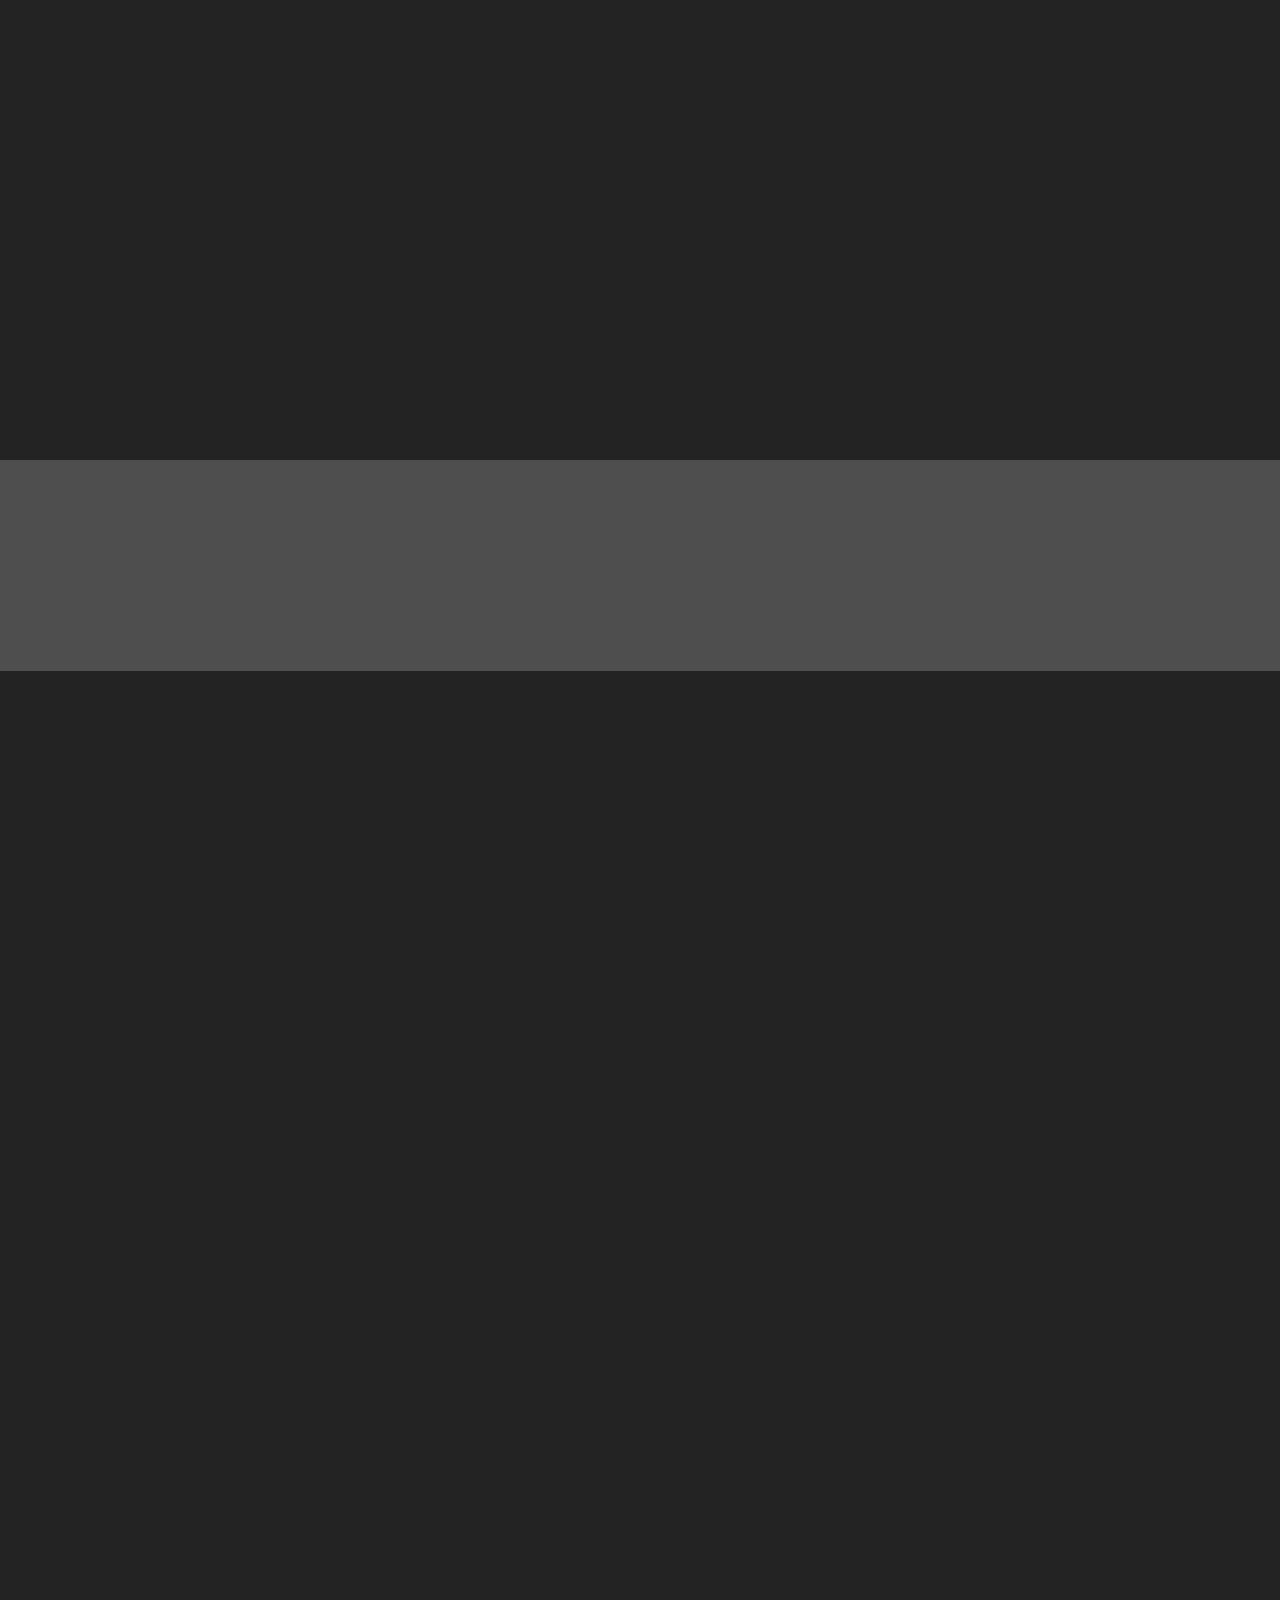
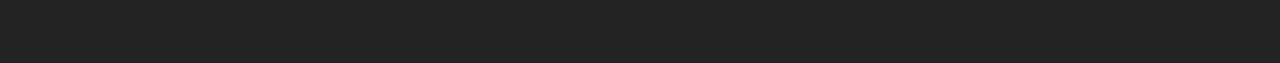
==== commit 2887ee5d: "create github pages" ====
--- a/index.html
+++ b/index.html
@@ -14,11 +14,13 @@
   <link rel="stylesheet" href="https://fonts.googleapis.com/css?family=Montserrat:400,700">
   <link rel="stylesheet" href="https://fonts.googleapis.com/css?family=Raleway:100,100i,200,200i,300,300i,400,400i,500,500i,600,600i,700,700i,800,800i,900,900i">
   <link rel="stylesheet" href="https://fonts.googleapis.com/css?family=Lora:400,700,400italic,700italic&subset=latin">
+  <link rel="stylesheet" href="assets/et-line-font-plugin/style.css">
   <link rel="stylesheet" href="assets/tether/tether.min.css">
   <link rel="stylesheet" href="assets/bootstrap/css/bootstrap.min.css">
   <link rel="stylesheet" href="assets/dropdown/css/style.css">
   <link rel="stylesheet" href="assets/animate.css/animate.min.css">
   <link rel="stylesheet" href="assets/theme/css/style.css">
+  <link rel="stylesheet" href="assets/mobirise-gallery/style.css">
   <link rel="stylesheet" href="assets/mobirise/css/mbr-additional.css" type="text/css">
   
   
@@ -34,11 +36,11 @@
                 
                 <div class="mbr-table-cell">
 
-                    <button class="navbar-toggler pull-xs-right hidden-md-up" type="button" data-toggle="collapse" data-target="#exCollapsingNavbar">
+                    <button class="navbar-toggler pull-xs-right" type="button" data-toggle="collapse" data-target="#exCollapsingNavbar">
                         <div class="hamburger-icon"></div>
                     </button>
 
-                    <ul class="nav-dropdown collapse pull-xs-right nav navbar-nav navbar-toggleable-sm" id="exCollapsingNavbar"><li class="nav-item"><a class="nav-link link" href="https://mobirise.com/"></a></li><li class="nav-item dropdown"><a class="nav-link link" href="welcome.html#msg-box8-2s" aria-expanded="false">Pre-Wedding Events</a></li><li class="nav-item dropdown"><a class="nav-link link" href="welcome.html#header1-2w" aria-expanded="false">The Wedding</a></li><li class="nav-item"><a class="nav-link link" href="welcome.html#msg-box5-2z" aria-expanded="false">Hotel Information</a></li><li class="nav-item"><a class="nav-link link" href="index.html#msg-box5-38">Aian &amp; Megha</a></li><li class="nav-item"><a class="nav-link link" href="welcome.html#msg-box8-n">The Wedding Party</a></li></ul>
+                    <ul class="nav-dropdown collapse pull-xs-right nav navbar-nav navbar-toggleable-xl" id="exCollapsingNavbar"><li class="nav-item"><a class="nav-link link" href="https://mobirise.com/"></a></li><li class="nav-item dropdown"><a class="nav-link link" href="welcome.html#msg-box8-2s" aria-expanded="false">Pre-Wedding Events</a></li><li class="nav-item dropdown"><a class="nav-link link" href="welcome.html#header1-2w" aria-expanded="false">The Wedding</a></li><li class="nav-item"><a class="nav-link link" href="welcome.html#msg-box5-2z" aria-expanded="false">Hotel Information</a></li><li class="nav-item"><a class="nav-link link" href="index.html#msg-box5-38">Aian &amp; Megha</a></li><li class="nav-item"><a class="nav-link link" href="welcome.html#msg-box8-n">The Wedding Party</a></li></ul>
                     <button hidden="" class="navbar-toggler navbar-close" type="button" data-toggle="collapse" data-target="#exCollapsingNavbar">
                         <div class="close-icon"></div>
                     </button>
@@ -51,7 +53,7 @@
 
 </section>
 
-<section class="engine"><a href="https://mobirise.info/e">how to make a website</a></section><section class="mbr-section mbr-section-hero mbr-section-full mbr-section-with-arrow mbr-parallax-background mbr-after-navbar" id="header1-3b" data-rv-view="0" style="background-image: url(assets/images/background-banner-1320x880.png);">
+<section class="engine"><a href="https://mobirise.info/d">web maker</a></section><section class="mbr-section mbr-section-hero mbr-section-full mbr-section-with-arrow mbr-parallax-background mbr-after-navbar" id="header1-3b" data-rv-view="0" style="background-image: url(assets/images/aian-megha-20180616-083655-c1-1000x666.jpg);">
 
     <div class="mbr-overlay" style="opacity: 0.4; background-color: rgb(0, 0, 0);"></div>
 
@@ -62,15 +64,133 @@
                 <div class="mbr-section col-md-10 col-md-offset-1 text-xs-center">
 
                     <h1 class="mbr-section-title display-1"><br><br><br>Aian &amp; Megha</h1>
-                    <p class="mbr-section-lead lead"><strong>June 16, 2018<br>Pearl Banquets<br>Roselle, IL</strong><br>Thank you everyone for your wishes and hoped you enjoyed the wedding festivities!<br>We appreciate the love and support from each and every one of you!<br>Please click the button below to view our wedding highlight video:&nbsp;<br></p>
+                    <p class="mbr-section-lead lead"><strong>June 16, 2018<br>Pearl Banquets<br>Roselle, IL</strong><strong><br></strong><br><br>Thank you everyone for your wishes and hoped you enjoyed the wedding festivities!<br>We appreciate the love and support from each and every one of you!<br>Please click the button below to view our wedding highlight video:&nbsp;<br></p>
                     <div class="mbr-section-btn"> <a class="btn btn-lg btn-danger" href="https://vimeo.com/311997877">Wedding Highlight Video<br></a>    </div>
                 </div>
             </div>
         </div>
     </div>
 
-    <div class="mbr-arrow mbr-arrow-floating" aria-hidden="true"><a href="#msg-box8-2s"><i class="mbr-arrow-icon"></i></a></div>
-
+    <div class="mbr-arrow mbr-arrow-floating" aria-hidden="true"><a href="#gallery1-3j"><i class="mbr-arrow-icon"></i></a></div>
+
+</section>
+
+<section class="mbr-gallery mbr-section mbr-section-nopadding mbr-slider-carousel" data-filter="false" id="gallery1-3j" data-rv-view="55" style="background-color: rgb(255, 255, 255); padding-top: 0rem; padding-bottom: 0rem;">
+    <!-- Filter -->
+    
+
+    <!-- Gallery -->
+    <div class="mbr-gallery-row">
+        <div class=" mbr-gallery-layout-default">
+            <div>
+                <div>
+                    <div class="mbr-gallery-item mbr-gallery-item__mobirise3 mbr-gallery-item--p0" data-video-url="false" data-tags="Awesome">
+                        <div href="#lb-gallery1-3j" data-slide-to="0" data-toggle="modal">
+                            
+                            
+
+                            <img src="assets/images/aian-megha-20180613-190518-c1-1000x666-800x533.jpg" alt="" title="">
+                            
+                            <span class="icon-focus"></span>
+                            
+                        </div>
+                    </div><div class="mbr-gallery-item mbr-gallery-item__mobirise3 mbr-gallery-item--p0" data-video-url="false" data-tags="Awesome">
+                        <div href="#lb-gallery1-3j" data-slide-to="1" data-toggle="modal">
+                            
+                            
+
+                            <img src="assets/images/aian-megha-20180614-180836-c3-1000x1498-800x1198.jpg" alt="" title="">
+                            
+                            <span class="icon-focus"></span>
+                            
+                        </div>
+                    </div><div class="mbr-gallery-item mbr-gallery-item__mobirise3 mbr-gallery-item--p0" data-video-url="false" data-tags="Awesome">
+                        <div href="#lb-gallery1-3j" data-slide-to="2" data-toggle="modal">
+                            
+                            
+
+                            <img src="assets/images/aian-megha-20180616-083655-c1-1000x666-800x533.jpg" alt="" title="">
+                            
+                            <span class="icon-focus"></span>
+                            
+                        </div>
+                    </div><div class="mbr-gallery-item mbr-gallery-item__mobirise3 mbr-gallery-item--p0" data-video-url="false" data-tags="Awesome">
+                        <div href="#lb-gallery1-3j" data-slide-to="3" data-toggle="modal">
+                            
+                            
+
+                            <img src="assets/images/aian-megha-20180616-182711-c1-2-666x1000-666x1000.jpg" alt="" title="">
+                            
+                            <span class="icon-focus"></span>
+                            
+                        </div>
+                    </div><div class="mbr-gallery-item mbr-gallery-item__mobirise3 mbr-gallery-item--p0" data-video-url="false" data-tags="Awesome">
+                        <div href="#lb-gallery1-3j" data-slide-to="4" data-toggle="modal">
+                            
+                            
+
+                            <img src="assets/images/aian-megha-20180616-182959-c1-1000x666-800x533.jpg" alt="" title="">
+                            
+                            <span class="icon-focus"></span>
+                            
+                        </div>
+                    </div><div class="mbr-gallery-item mbr-gallery-item__mobirise3 mbr-gallery-item--p0" data-video-url="false" data-tags="Awesome">
+                        <div href="#lb-gallery1-3j" data-slide-to="5" data-toggle="modal">
+                            
+                            
+
+                            <img src="assets/images/aian-megha-20180616-184806-c2-2-1000x666-800x533.jpg" alt="" title="">
+                            
+                            <span class="icon-focus"></span>
+                            
+                        </div>
+                    </div>
+                </div>
+            </div>
+            <div class="clearfix"></div>
+        </div>
+    </div>
+
+    <!-- Lightbox -->
+    <div data-app-prevent-settings="" class="mbr-slider modal fade carousel slide" tabindex="-1" data-keyboard="true" data-interval="false" id="lb-gallery1-3j">
+        <div class="modal-dialog">
+            <div class="modal-content">
+                <div class="modal-body">
+                    <ol class="carousel-indicators">
+                        <li data-app-prevent-settings="" data-target="#lb-gallery1-3j" class=" active" data-slide-to="0"></li><li data-app-prevent-settings="" data-target="#lb-gallery1-3j" data-slide-to="1"></li><li data-app-prevent-settings="" data-target="#lb-gallery1-3j" data-slide-to="2"></li><li data-app-prevent-settings="" data-target="#lb-gallery1-3j" data-slide-to="3"></li><li data-app-prevent-settings="" data-target="#lb-gallery1-3j" data-slide-to="4"></li><li data-app-prevent-settings="" data-target="#lb-gallery1-3j" data-slide-to="5"></li>
+                    </ol>
+                    <div class="carousel-inner">
+                        <div class="carousel-item active">
+                            <img src="assets/images/aian-megha-20180613-190518-c1-1000x666.jpg" alt="" title="">
+                        </div><div class="carousel-item">
+                            <img src="assets/images/aian-megha-20180614-180836-c3-1000x1498.jpg" alt="" title="">
+                        </div><div class="carousel-item">
+                            <img src="assets/images/aian-megha-20180616-083655-c1-1000x666.jpg" alt="" title="">
+                        </div><div class="carousel-item">
+                            <img src="assets/images/aian-megha-20180616-182711-c1-2-666x1000.jpg" alt="" title="">
+                        </div><div class="carousel-item">
+                            <img src="assets/images/aian-megha-20180616-182959-c1-1000x666.jpg" alt="" title="">
+                        </div><div class="carousel-item">
+                            <img src="assets/images/aian-megha-20180616-184806-c2-2-1000x666.jpg" alt="" title="">
+                        </div>
+                    </div>
+                    <a class="left carousel-control" role="button" data-slide="prev" href="#lb-gallery1-3j">
+                        <span class="icon-prev" aria-hidden="true"></span>
+                        <span class="sr-only">Previous</span>
+                    </a>
+                    <a class="right carousel-control" role="button" data-slide="next" href="#lb-gallery1-3j">
+                        <span class="icon-next" aria-hidden="true"></span>
+                        <span class="sr-only">Next</span>
+                    </a>
+
+                    <a class="close" href="#" role="button" data-dismiss="modal">
+                        <span aria-hidden="true">×</span>
+                        <span class="sr-only">Close</span>
+                    </a>
+                </div>
+            </div>
+        </div>
+    </div>
 </section>
 
 <section class="mbr-section article mbr-parallax-background" id="msg-box8-2s" data-rv-view="3" style="background-image: url(assets/images/mbr-2000x1271.jpg); padding-top: 80px; padding-bottom: 80px;">
@@ -570,13 +690,18 @@
   <script src="assets/web/assets/jquery/jquery.min.js"></script>
   <script src="assets/tether/tether.min.js"></script>
   <script src="assets/bootstrap/js/bootstrap.min.js"></script>
+  <script src="assets/smooth-scroll/smooth-scroll.js"></script>
+  <script src="assets/jarallax/jarallax.js"></script>
+  <script src="assets/touch-swipe/jquery.touch-swipe.min.js"></script>
+  <script src="assets/viewport-checker/jquery.viewportchecker.js"></script>
+  <script src="assets/masonry/masonry.pkgd.min.js"></script>
+  <script src="assets/imagesloaded/imagesloaded.pkgd.min.js"></script>
+  <script src="assets/bootstrap-carousel-swipe/bootstrap-carousel-swipe.js"></script>
+  <script src="assets/jquery-mb-ytplayer/jquery.mb.ytplayer.min.js"></script>
   <script src="assets/dropdown/js/script.min.js"></script>
-  <script src="assets/touch-swipe/jquery.touch-swipe.min.js"></script>
-  <script src="assets/jarallax/jarallax.js"></script>
-  <script src="assets/viewport-checker/jquery.viewportchecker.js"></script>
-  <script src="assets/jquery-mb-ytplayer/jquery.mb.ytplayer.min.js"></script>
-  <script src="assets/smooth-scroll/smooth-scroll.js"></script>
   <script src="assets/theme/js/script.js"></script>
+  <script src="assets/mobirise-gallery/player.min.js"></script>
+  <script src="assets/mobirise-gallery/script.js"></script>
   
   
  <div id="scrollToTop" class="scrollToTop mbr-arrow-up"><a style="text-align: center;"><i class="mbr-arrow-up-icon mbr-arrow-up-icon-cm cm-icon cm-icon-smallarrow-up"></i></a></div>
--- a/assets/et-line-font-plugin/style.css
+++ b/assets/et-line-font-plugin/style.css
@@ -0,0 +1,343 @@
+@font-face {
+	font-family: 'et-line';
+	src:url('fonts/et-line.eot');
+	src:url('fonts/et-line.eot?#iefix') format('embedded-opentype'),
+		url('fonts/et-line.woff') format('woff'),
+		url('fonts/et-line.ttf') format('truetype'),
+		url('fonts/et-line.svg#et-line') format('svg');
+	font-weight: normal;
+	font-style: normal;
+}
+
+/* Use the following CSS code if you want to use data attributes for inserting your icons */
+.etl-icon, [data-icon]:before {
+	font-family: 'et-line';
+	content: attr(data-icon);
+	speak: none;
+	font-weight: normal;
+	font-variant: normal;
+	text-transform: none;
+	line-height: 1;
+	-webkit-font-smoothing: antialiased;
+	-moz-osx-font-smoothing: grayscale;
+	display:inline-block;
+}
+
+/* Use the following CSS code if you want to have a class per icon */
+/*
+Instead of a list of all class selectors,
+you can use the generic selector below, but it's slower:
+[class*="icon-"] {
+*/
+.icon-mobile, .icon-laptop, .icon-desktop, .icon-tablet, .icon-phone, .icon-document, .icon-documents, .icon-search, .icon-clipboard, .icon-newspaper, .icon-notebook, .icon-book-open, .icon-browser, .icon-calendar, .icon-presentation, .icon-picture, .icon-pictures, .icon-video, .icon-camera, .icon-printer, .icon-toolbox, .icon-briefcase, .icon-wallet, .icon-gift, .icon-bargraph, .icon-grid, .icon-expand, .icon-focus, .icon-edit, .icon-adjustments, .icon-ribbon, .icon-hourglass, .icon-lock, .icon-megaphone, .icon-shield, .icon-trophy, .icon-flag, .icon-map, .icon-puzzle, .icon-basket, .icon-envelope, .icon-streetsign, .icon-telescope, .icon-gears, .icon-key, .icon-paperclip, .icon-attachment, .icon-pricetags, .icon-lightbulb, .icon-layers, .icon-pencil, .icon-tools, .icon-tools-2, .icon-scissors, .icon-paintbrush, .icon-magnifying-glass, .icon-circle-compass, .icon-linegraph, .icon-mic, .icon-strategy, .icon-beaker, .icon-caution, .icon-recycle, .icon-anchor, .icon-profile-male, .icon-profile-female, .icon-bike, .icon-wine, .icon-hotairballoon, .icon-globe, .icon-genius, .icon-map-pin, .icon-dial, .icon-chat, .icon-heart, .icon-cloud, .icon-upload, .icon-download, .icon-target, .icon-hazardous, .icon-piechart, .icon-speedometer, .icon-global, .icon-compass, .icon-lifesaver, .icon-clock, .icon-aperture, .icon-quote, .icon-scope, .icon-alarmclock, .icon-refresh, .icon-happy, .icon-sad, .icon-facebook, .icon-twitter, .icon-googleplus, .icon-rss, .icon-tumblr, .icon-linkedin, .icon-dribbble {
+	font-family: 'et-line';
+	speak: none;
+	font-style: normal;
+	font-weight: normal;
+	font-variant: normal;
+	text-transform: none;
+	line-height: 1;
+	-webkit-font-smoothing: antialiased;
+	-moz-osx-font-smoothing: grayscale;
+	display:inline-block;
+}
+.icon-mobile:before {
+	content: "\e000";
+}
+.icon-laptop:before {
+	content: "\e001";
+}
+.icon-desktop:before {
+	content: "\e002";
+}
+.icon-tablet:before {
+	content: "\e003";
+}
+.icon-phone:before {
+	content: "\e004";
+}
+.icon-document:before {
+	content: "\e005";
+}
+.icon-documents:before {
+	content: "\e006";
+}
+.icon-search:before {
+	content: "\e007";
+}
+.icon-clipboard:before {
+	content: "\e008";
+}
+.icon-newspaper:before {
+	content: "\e009";
+}
+.icon-notebook:before {
+	content: "\e00a";
+}
+.icon-book-open:before {
+	content: "\e00b";
+}
+.icon-browser:before {
+	content: "\e00c";
+}
+.icon-calendar:before {
+	content: "\e00d";
+}
+.icon-presentation:before {
+	content: "\e00e";
+}
+.icon-picture:before {
+	content: "\e00f";
+}
+.icon-pictures:before {
+	content: "\e010";
+}
+.icon-video:before {
+	content: "\e011";
+}
+.icon-camera:before {
+	content: "\e012";
+}
+.icon-printer:before {
+	content: "\e013";
+}
+.icon-toolbox:before {
+	content: "\e014";
+}
+.icon-briefcase:before {
+	content: "\e015";
+}
+.icon-wallet:before {
+	content: "\e016";
+}
+.icon-gift:before {
+	content: "\e017";
+}
+.icon-bargraph:before {
+	content: "\e018";
+}
+.icon-grid:before {
+	content: "\e019";
+}
+.icon-expand:before {
+	content: "\e01a";
+}
+.icon-focus:before {
+	content: "\e01b";
+}
+.icon-edit:before {
+	content: "\e01c";
+}
+.icon-adjustments:before {
+	content: "\e01d";
+}
+.icon-ribbon:before {
+	content: "\e01e";
+}
+.icon-hourglass:before {
+	content: "\e01f";
+}
+.icon-lock:before {
+	content: "\e020";
+}
+.icon-megaphone:before {
+	content: "\e021";
+}
+.icon-shield:before {
+	content: "\e022";
+}
+.icon-trophy:before {
+	content: "\e023";
+}
+.icon-flag:before {
+	content: "\e024";
+}
+.icon-map:before {
+	content: "\e025";
+}
+.icon-puzzle:before {
+	content: "\e026";
+}
+.icon-basket:before {
+	content: "\e027";
+}
+.icon-envelope:before {
+	content: "\e028";
+}
+.icon-streetsign:before {
+	content: "\e029";
+}
+.icon-telescope:before {
+	content: "\e02a";
+}
+.icon-gears:before {
+	content: "\e02b";
+}
+.icon-key:before {
+	content: "\e02c";
+}
+.icon-paperclip:before {
+	content: "\e02d";
+}
+.icon-attachment:before {
+	content: "\e02e";
+}
+.icon-pricetags:before {
+	content: "\e02f";
+}
+.icon-lightbulb:before {
+	content: "\e030";
+}
+.icon-layers:before {
+	content: "\e031";
+}
+.icon-pencil:before {
+	content: "\e032";
+}
+.icon-tools:before {
+	content: "\e033";
+}
+.icon-tools-2:before {
+	content: "\e034";
+}
+.icon-scissors:before {
+	content: "\e035";
+}
+.icon-paintbrush:before {
+	content: "\e036";
+}
+.icon-magnifying-glass:before {
+	content: "\e037";
+}
+.icon-circle-compass:before {
+	content: "\e038";
+}
+.icon-linegraph:before {
+	content: "\e039";
+}
+.icon-mic:before {
+	content: "\e03a";
+}
+.icon-strategy:before {
+	content: "\e03b";
+}
+.icon-beaker:before {
+	content: "\e03c";
+}
+.icon-caution:before {
+	content: "\e03d";
+}
+.icon-recycle:before {
+	content: "\e03e";
+}
+.icon-anchor:before {
+	content: "\e03f";
+}
+.icon-profile-male:before {
+	content: "\e040";
+}
+.icon-profile-female:before {
+	content: "\e041";
+}
+.icon-bike:before {
+	content: "\e042";
+}
+.icon-wine:before {
+	content: "\e043";
+}
+.icon-hotairballoon:before {
+	content: "\e044";
+}
+.icon-globe:before {
+	content: "\e045";
+}
+.icon-genius:before {
+	content: "\e046";
+}
+.icon-map-pin:before {
+	content: "\e047";
+}
+.icon-dial:before {
+	content: "\e048";
+}
+.icon-chat:before {
+	content: "\e049";
+}
+.icon-heart:before {
+	content: "\e04a";
+}
+.icon-cloud:before {
+	content: "\e04b";
+}
+.icon-upload:before {
+	content: "\e04c";
+}
+.icon-download:before {
+	content: "\e04d";
+}
+.icon-target:before {
+	content: "\e04e";
+}
+.icon-hazardous:before {
+	content: "\e04f";
+}
+.icon-piechart:before {
+	content: "\e050";
+}
+.icon-speedometer:before {
+	content: "\e051";
+}
+.icon-global:before {
+	content: "\e052";
+}
+.icon-compass:before {
+	content: "\e053";
+}
+.icon-lifesaver:before {
+	content: "\e054";
+}
+.icon-clock:before {
+	content: "\e055";
+}
+.icon-aperture:before {
+	content: "\e056";
+}
+.icon-quote:before {
+	content: "\e057";
+}
+.icon-scope:before {
+	content: "\e058";
+}
+.icon-alarmclock:before {
+	content: "\e059";
+}
+.icon-refresh:before {
+	content: "\e05a";
+}
+.icon-happy:before {
+	content: "\e05b";
+}
+.icon-sad:before {
+	content: "\e05c";
+}
+.icon-facebook:before {
+	content: "\e05d";
+}
+.icon-twitter:before {
+	content: "\e05e";
+}
+.icon-googleplus:before {
+	content: "\e05f";
+}
+.icon-rss:before {
+	content: "\e060";
+}
+.icon-tumblr:before {
+	content: "\e061";
+}
+.icon-linkedin:before {
+	content: "\e062";
+}
+.icon-dribbble:before {
+	content: "\e063";
+}
--- a/assets/mobirise-gallery/style.css
+++ b/assets/mobirise-gallery/style.css
@@ -0,0 +1,213 @@
+.mbr-gallery .icon {
+  z-index: 100 !important;
+}
+
+.mbr-gallery .mbr-gallery-item>div:hover .icon-video,
+.mbr-gallery .mbr-gallery-item>div:hover .icon-focus {
+  opacity: 1;
+}
+
+.mbr-gallery .icon-video {
+  color: white;
+  opacity: 0;
+  position: absolute;
+  top: calc(50% - 24px);
+  left: calc(50% - 27px);
+  font-size: 3rem;
+  transition: .2s opacity ease-in-out;
+  z-index: 5;
+}
+
+.mbr-gallery .icon-video::before {
+  color: white;
+  content: "\e011";
+  position: absolute;
+}
+
+.mbr-gallery .icon-focus {
+  color: white;
+  opacity: 0;
+  position: absolute;
+  top: calc(50% - 24px);
+  left: calc(50% - 32px);
+  font-size: 3rem !important;
+  transition: .2s opacity ease-in-out;
+  z-index: 5;
+  font-family: 'et-line' !important;
+}
+
+.mbr-gallery .icon-focus::before {
+  content: '\e01b';
+  color: white;
+  position: absolute;
+}
+
+.mbr-gallery .mbr-gallery-item {
+  cursor: pointer;
+}
+
+.mbr-gallery .item-overlay {
+  position: absolute;
+  width: 60px;
+  font-size: 60px;
+  z-index: 10;
+  height: 60px;
+  top: calc(50% - 30px);
+  left: calc(50% - 30px);
+  cursor: pointer;
+  z-index: 5;
+}
+
+.mbr-gallery .mbr-gallery-item> div::before {
+  content: "";
+  position: absolute;
+  left: 0;
+  top: 0;
+  width: 100%;
+  height: 100%;
+  background: -webkit-linear-gradient(left, #554346, #45505b) !important;
+  background: -moz-linear-gradient(left, #554346, #45505b) !important;
+  background: -o-linear-gradient(left, #554346, #45505b) !important;
+  background: -ms-linear-gradient(left, #554346, #45505b) !important;
+  background: linear-gradient(left, #554346, #45505b) !important;
+  opacity: 0;
+  -webkit-transition: .2s opacity ease-in-out;
+  transition: .2s opacity ease-in-out;
+}
+
+.mbr-gallery .mbr-gallery-item:hover> div::before {
+  opacity: 0.5;
+}
+
+.mbr-gallery-row {
+  padding-left: 0px;
+  padding-right: 0px;
+}
+
+.mbr-gallery-item__hided {
+  position: absolute !important;
+  width: 0px !important;
+  height: 0px;
+  left: 0 !important;
+  padding: 0 !important;
+}
+
+.mbr-gallery-item__hided img {
+  display: none;
+}
+
+.mbr-gallery-item__hided span {
+  display: none;
+}
+
+.mbr-gallery-filter {
+  padding-top: 30px;
+  padding-bottom: 30px;
+  text-align: center;
+}
+.mbr-gallery-filter.gallery-filter__bg li{
+ color: white;
+}
+.mbr-gallery-filter.gallery-filter__bg .active{
+  color:black;
+  background-color: white;
+}
+
+.mbr-gallery-filter ul {
+  padding-left: 0px;
+  display: inline-block;
+  list-style: none;
+  margin-bottom: 0px;
+}
+
+.mbr-gallery-filter li {
+  font-size: 16px;
+  font-family: 'Raleway';
+  cursor: pointer;
+  color: #242424;
+  display: inline-block;
+  padding: 9px 30px 9px 30px;
+  border: 1px solid #e6e6e6;
+  transition: all 0.3s ease-out;
+}
+
+.mbr-gallery-filter li:hover {
+  background-color: #333333;
+  color: #c39f76;
+}
+
+.mbr-gallery-filter li.active {
+  color: white;
+  background-color: #333333;
+}
+
+.mbr-gallery-filter li.active:hover {
+  color: white;
+  background-color: #333333;
+}
+
+.mbr-gallery-item> div {
+  position: relative;
+}
+
+.mbr-gallery-item--p1 {
+  padding: 1rem;
+}
+
+.mbr-gallery-item--p2 {
+  padding: 2rem;
+}
+
+.mbr-gallery-item--p3 {
+  padding: 3rem;
+}
+
+.mbr-gallery-item--p4 {
+  padding: 4rem;
+}
+
+.mbr-gallery-item--p5 {
+  padding: 5rem;
+}
+
+.mbr-gallery-item--p6 {
+  padding: 6rem;
+}
+.mbr-gallery .mbr-gallery-item--p6, .mbr-gallery .mbr-gallery-item--p5,.mbr-gallery .mbr-gallery-item--p4{
+    width:50%;
+}
+@media(max-width:992px){
+     .mbr-gallery-item--p1 {
+    padding: 1rem;
+  }
+  .mbr-gallery-item--p2 {
+    padding: 2rem;
+  }
+  .mbr-gallery-item--p3 {
+    padding: 3rem;
+  }
+  .mbr-gallery-item--p4 {
+    padding: 3rem;
+  }
+  .mbr-gallery-item--p5 {
+    padding: 3rem;
+  }
+  .mbr-gallery-item--p6 {
+    padding: 3rem;
+  }
+}
+.video-container .mbr-background-video iframe {
+  width:100%;
+  height:100%;
+}
+@media(max-width:992px) and (min-width:400px) {
+
+  .mbr-gallery .mbr-gallery-item--p6, .mbr-gallery .mbr-gallery-item--p5, .mbr-gallery .mbr-gallery-item--p4, .mbr-gallery .mbr-gallery-item--p3, .mbr-gallery .mbr-gallery-item--p2 {
+    width: 50%;
+  }
+}
+@media(max-width:400px){
+    .mbr-gallery .mbr-gallery-item--p6, .mbr-gallery .mbr-gallery-item--p5, .mbr-gallery .mbr-gallery-item--p4, .mbr-gallery-item--p3{
+    width:100%;
+}
+}